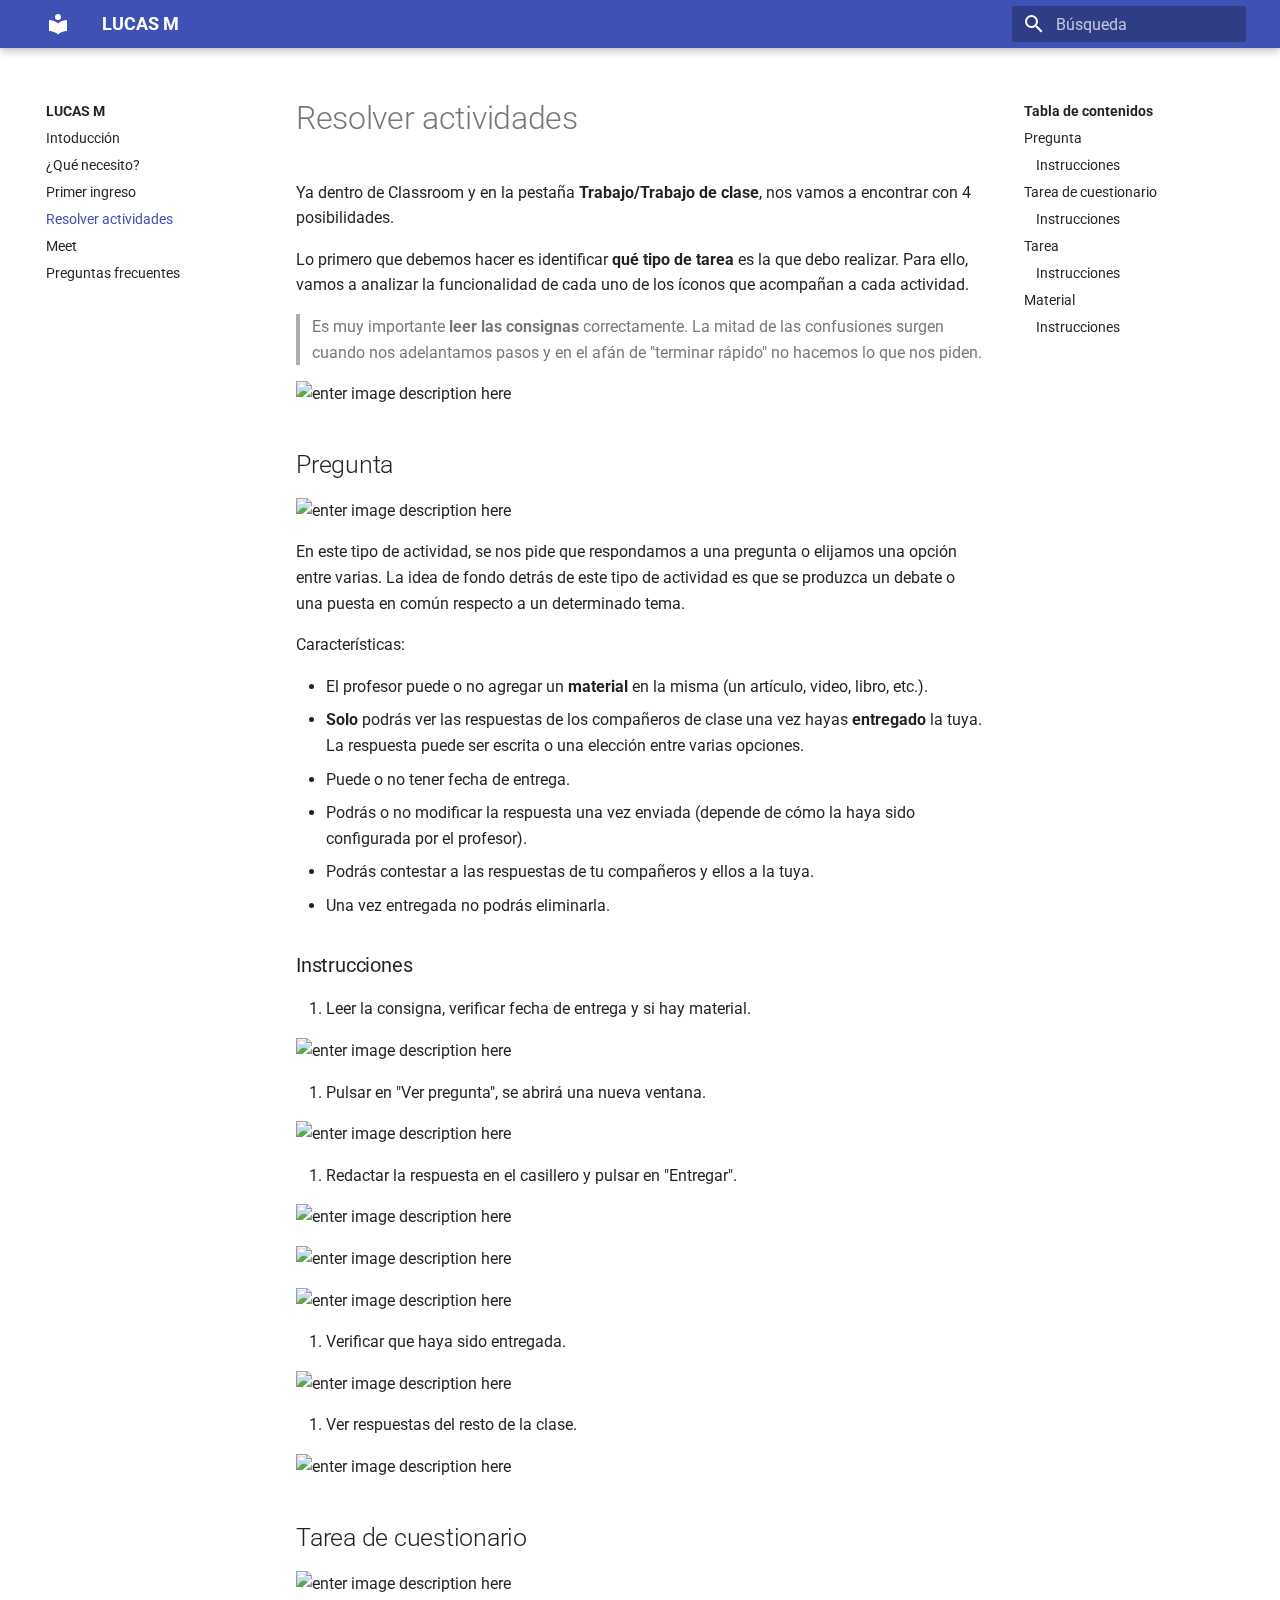
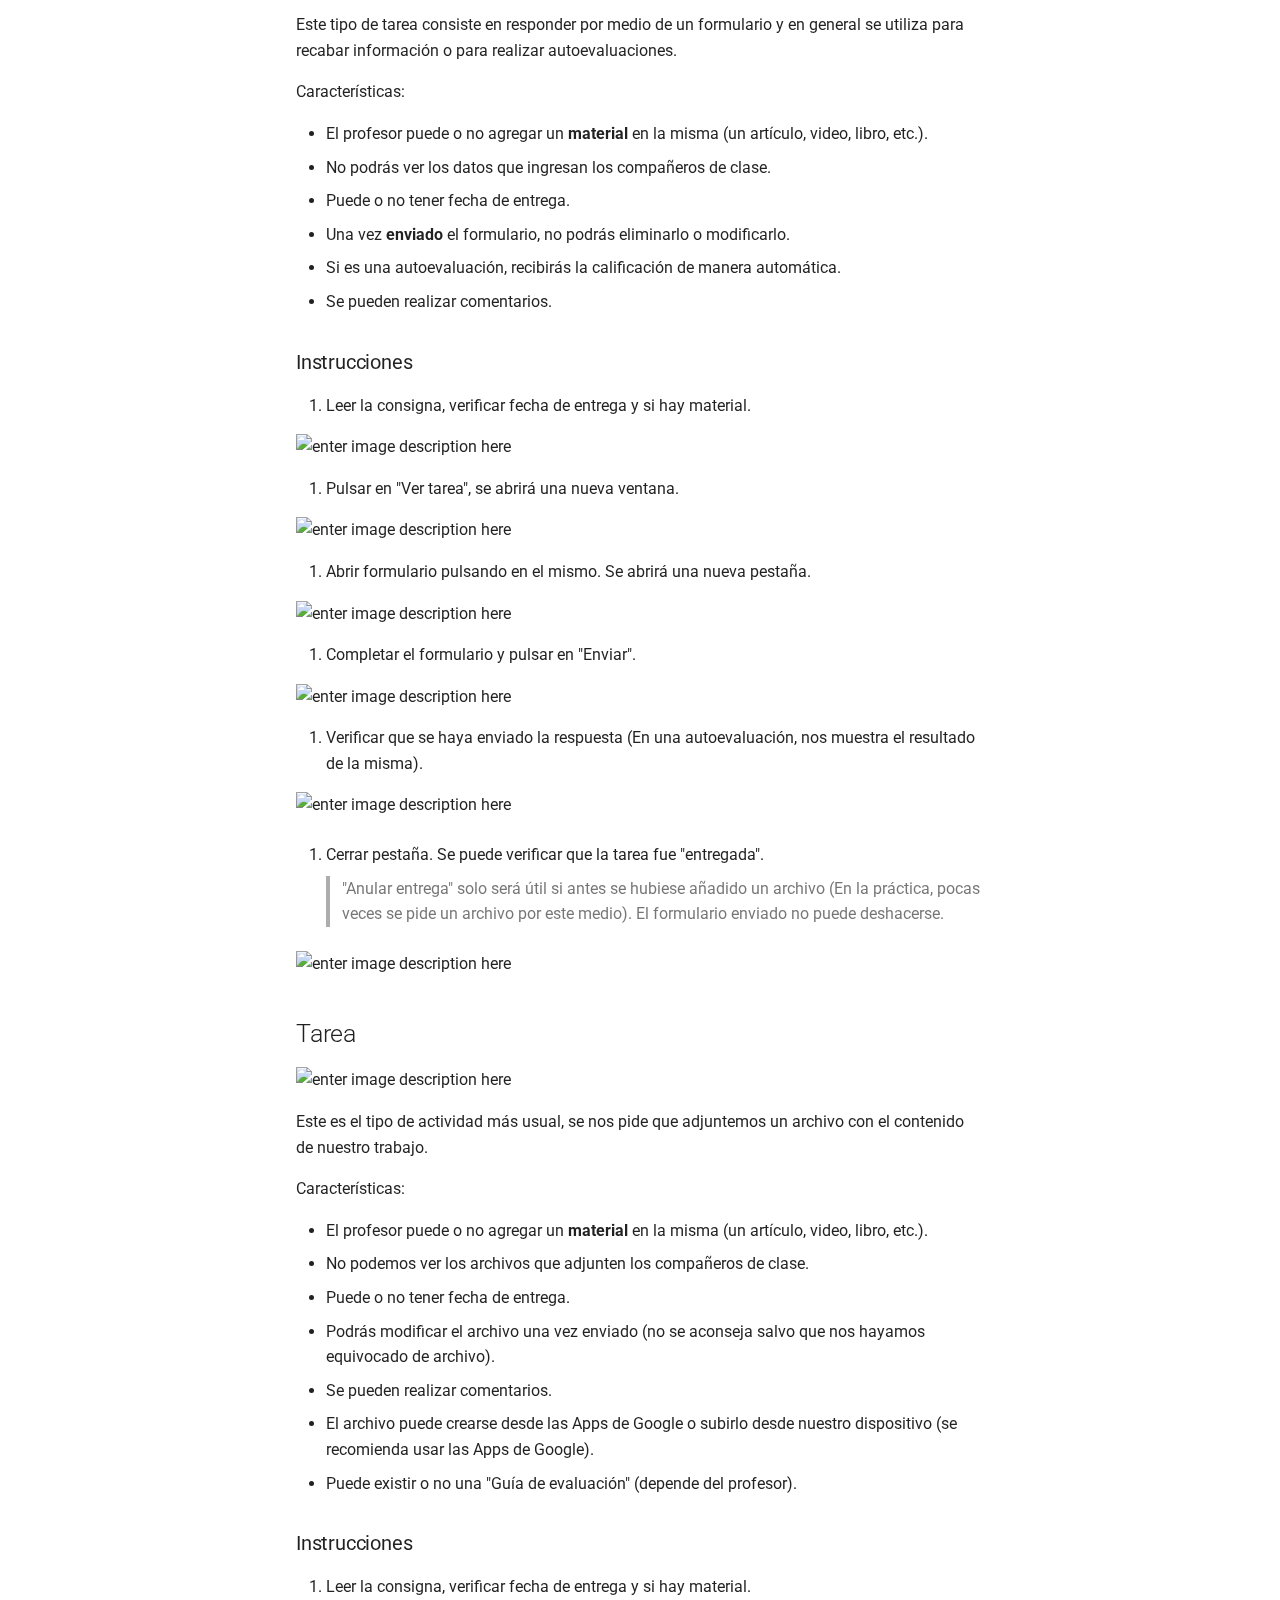
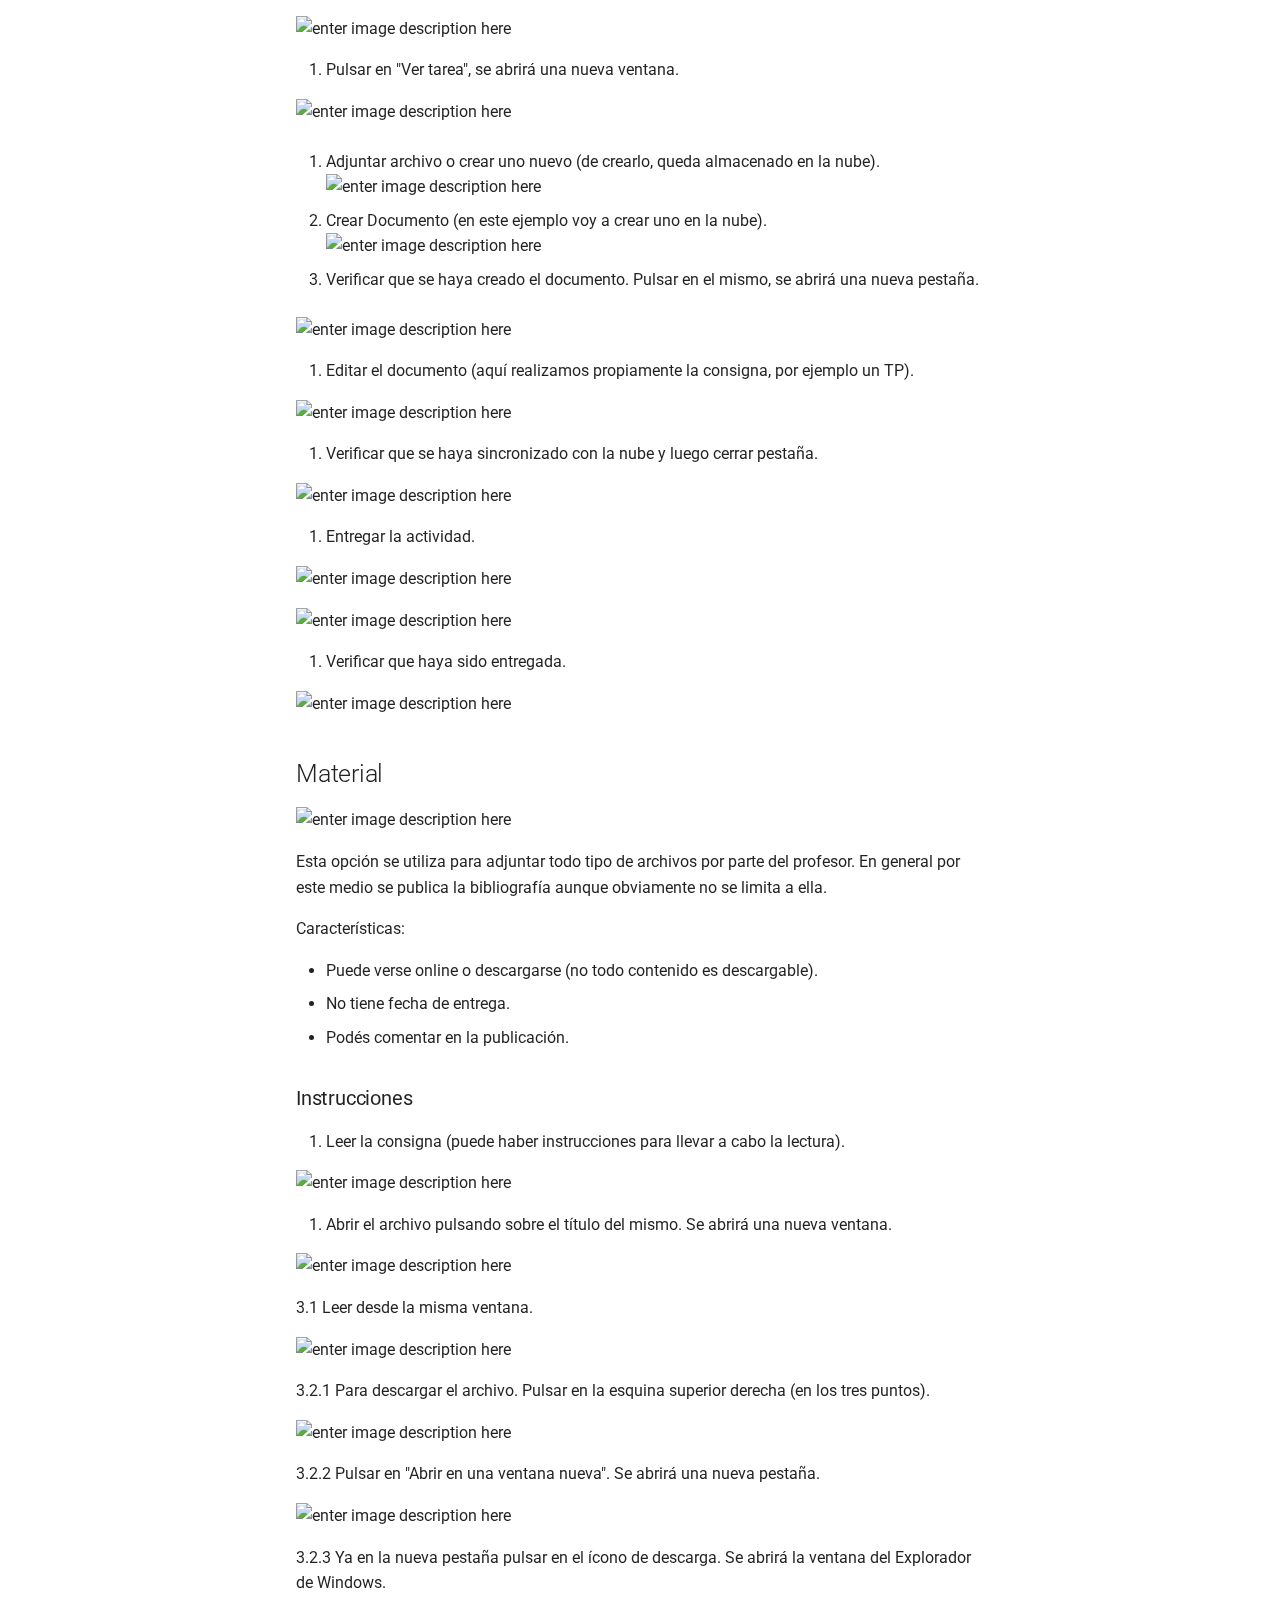
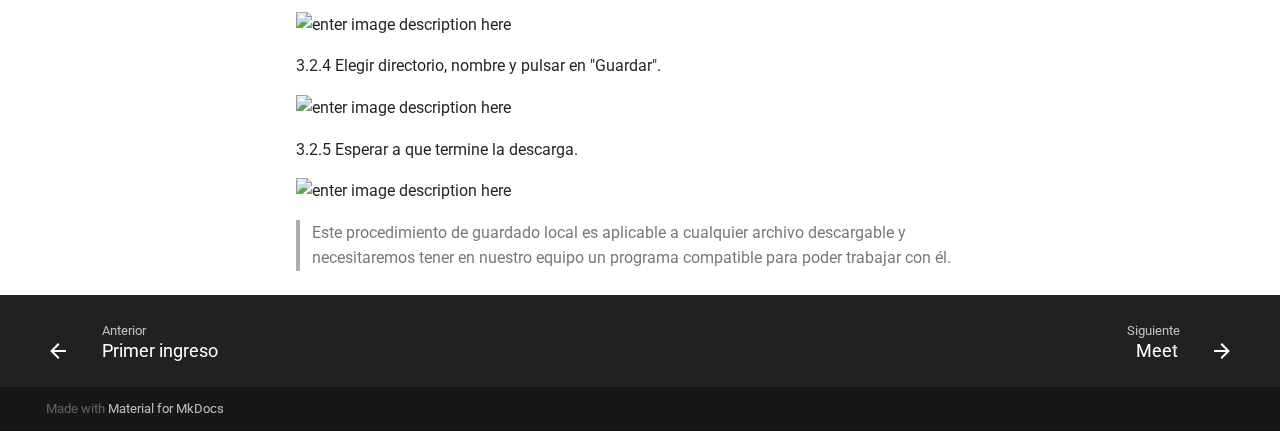
==== Actividades/index.html @ ebba8874 "1" ====
<!doctype html>
<html lang="es" class="no-js">
  <head>
    
      <meta charset="utf-8">
      <meta name="viewport" content="width=device-width,initial-scale=1">
      
      
        <meta name="author" content="Lucas Maiale">
      
      
        <link rel="canonical" href="https://lucasm.com.ar/Actividades/">
      
      <link rel="icon" href="../assets/images/favicon.png">
      <meta name="generator" content="mkdocs-1.4.2, mkdocs-material-8.5.10">
    
    
      
        <title>Resolver actividades - LUCAS M</title>
      
    
    
      <link rel="stylesheet" href="../assets/stylesheets/main.472b142f.min.css">
      
        
        <link rel="stylesheet" href="../assets/stylesheets/palette.08040f6c.min.css">
        
          
          
          <meta name="theme-color" content="#4051b5">
        
      
      

    
    
    
      
        
        
        <link rel="preconnect" href="https://fonts.gstatic.com" crossorigin>
        <link rel="stylesheet" href="https://fonts.googleapis.com/css?family=Roboto:300,300i,400,400i,700,700i%7CRoboto+Mono:400,400i,700,700i&display=fallback">
        <style>:root{--md-text-font:"Roboto";--md-code-font:"Roboto Mono"}</style>
      
    
    
    <script>__md_scope=new URL("..",location),__md_hash=e=>[...e].reduce((e,_)=>(e<<5)-e+_.charCodeAt(0),0),__md_get=(e,_=localStorage,t=__md_scope)=>JSON.parse(_.getItem(t.pathname+"."+e)),__md_set=(e,_,t=localStorage,a=__md_scope)=>{try{t.setItem(a.pathname+"."+e,JSON.stringify(_))}catch(e){}}</script>
    
      

    
    
    
  </head>
  
  
    
    
    
    
    
    <body dir="ltr" data-md-color-scheme="default" data-md-color-primary="indigo" data-md-color-accent="indigo">
  
    
    
    <input class="md-toggle" data-md-toggle="drawer" type="checkbox" id="__drawer" autocomplete="off">
    <input class="md-toggle" data-md-toggle="search" type="checkbox" id="__search" autocomplete="off">
    <label class="md-overlay" for="__drawer"></label>
    <div data-md-component="skip">
      
        
        <a href="#resolver-actividades" class="md-skip">
          Saltar a contenido
        </a>
      
    </div>
    <div data-md-component="announce">
      
    </div>
    
    
      

<header class="md-header" data-md-component="header">
  <nav class="md-header__inner md-grid" aria-label="Cabecera">
    <a href=".." title="LUCAS M" class="md-header__button md-logo" aria-label="LUCAS M" data-md-component="logo">
      
  
  <svg xmlns="http://www.w3.org/2000/svg" viewBox="0 0 24 24"><path d="M12 8a3 3 0 0 0 3-3 3 3 0 0 0-3-3 3 3 0 0 0-3 3 3 3 0 0 0 3 3m0 3.54C9.64 9.35 6.5 8 3 8v11c3.5 0 6.64 1.35 9 3.54 2.36-2.19 5.5-3.54 9-3.54V8c-3.5 0-6.64 1.35-9 3.54Z"/></svg>

    </a>
    <label class="md-header__button md-icon" for="__drawer">
      <svg xmlns="http://www.w3.org/2000/svg" viewBox="0 0 24 24"><path d="M3 6h18v2H3V6m0 5h18v2H3v-2m0 5h18v2H3v-2Z"/></svg>
    </label>
    <div class="md-header__title" data-md-component="header-title">
      <div class="md-header__ellipsis">
        <div class="md-header__topic">
          <span class="md-ellipsis">
            LUCAS M
          </span>
        </div>
        <div class="md-header__topic" data-md-component="header-topic">
          <span class="md-ellipsis">
            
              Resolver actividades
            
          </span>
        </div>
      </div>
    </div>
    
    
    
      <label class="md-header__button md-icon" for="__search">
        <svg xmlns="http://www.w3.org/2000/svg" viewBox="0 0 24 24"><path d="M9.5 3A6.5 6.5 0 0 1 16 9.5c0 1.61-.59 3.09-1.56 4.23l.27.27h.79l5 5-1.5 1.5-5-5v-.79l-.27-.27A6.516 6.516 0 0 1 9.5 16 6.5 6.5 0 0 1 3 9.5 6.5 6.5 0 0 1 9.5 3m0 2C7 5 5 7 5 9.5S7 14 9.5 14 14 12 14 9.5 12 5 9.5 5Z"/></svg>
      </label>
      <div class="md-search" data-md-component="search" role="dialog">
  <label class="md-search__overlay" for="__search"></label>
  <div class="md-search__inner" role="search">
    <form class="md-search__form" name="search">
      <input type="text" class="md-search__input" name="query" aria-label="Búsqueda" placeholder="Búsqueda" autocapitalize="off" autocorrect="off" autocomplete="off" spellcheck="false" data-md-component="search-query" required>
      <label class="md-search__icon md-icon" for="__search">
        <svg xmlns="http://www.w3.org/2000/svg" viewBox="0 0 24 24"><path d="M9.5 3A6.5 6.5 0 0 1 16 9.5c0 1.61-.59 3.09-1.56 4.23l.27.27h.79l5 5-1.5 1.5-5-5v-.79l-.27-.27A6.516 6.516 0 0 1 9.5 16 6.5 6.5 0 0 1 3 9.5 6.5 6.5 0 0 1 9.5 3m0 2C7 5 5 7 5 9.5S7 14 9.5 14 14 12 14 9.5 12 5 9.5 5Z"/></svg>
        <svg xmlns="http://www.w3.org/2000/svg" viewBox="0 0 24 24"><path d="M20 11v2H8l5.5 5.5-1.42 1.42L4.16 12l7.92-7.92L13.5 5.5 8 11h12Z"/></svg>
      </label>
      <nav class="md-search__options" aria-label="Search">
        
        <button type="reset" class="md-search__icon md-icon" title="Limpiar" aria-label="Limpiar" tabindex="-1">
          <svg xmlns="http://www.w3.org/2000/svg" viewBox="0 0 24 24"><path d="M19 6.41 17.59 5 12 10.59 6.41 5 5 6.41 10.59 12 5 17.59 6.41 19 12 13.41 17.59 19 19 17.59 13.41 12 19 6.41Z"/></svg>
        </button>
      </nav>
      
    </form>
    <div class="md-search__output">
      <div class="md-search__scrollwrap" data-md-scrollfix>
        <div class="md-search-result" data-md-component="search-result">
          <div class="md-search-result__meta">
            Inicializando búsqueda
          </div>
          <ol class="md-search-result__list"></ol>
        </div>
      </div>
    </div>
  </div>
</div>
    
    
  </nav>
  
</header>
    
    <div class="md-container" data-md-component="container">
      
      
        
          
        
      
      <main class="md-main" data-md-component="main">
        <div class="md-main__inner md-grid">
          
            
              
              <div class="md-sidebar md-sidebar--primary" data-md-component="sidebar" data-md-type="navigation" >
                <div class="md-sidebar__scrollwrap">
                  <div class="md-sidebar__inner">
                    


<nav class="md-nav md-nav--primary" aria-label="Navegación" data-md-level="0">
  <label class="md-nav__title" for="__drawer">
    <a href=".." title="LUCAS M" class="md-nav__button md-logo" aria-label="LUCAS M" data-md-component="logo">
      
  
  <svg xmlns="http://www.w3.org/2000/svg" viewBox="0 0 24 24"><path d="M12 8a3 3 0 0 0 3-3 3 3 0 0 0-3-3 3 3 0 0 0-3 3 3 3 0 0 0 3 3m0 3.54C9.64 9.35 6.5 8 3 8v11c3.5 0 6.64 1.35 9 3.54 2.36-2.19 5.5-3.54 9-3.54V8c-3.5 0-6.64 1.35-9 3.54Z"/></svg>

    </a>
    LUCAS M
  </label>
  
  <ul class="md-nav__list" data-md-scrollfix>
    
      
      
      

  
  
  
    <li class="md-nav__item">
      <a href=".." class="md-nav__link">
        Intoducción
      </a>
    </li>
  

    
      
      
      

  
  
  
    <li class="md-nav__item">
      <a href="../QueNecesito/" class="md-nav__link">
        ¿Qué necesito?
      </a>
    </li>
  

    
      
      
      

  
  
  
    <li class="md-nav__item">
      <a href="../PrimerIngreso/" class="md-nav__link">
        Primer ingreso
      </a>
    </li>
  

    
      
      
      

  
  
    
  
  
    <li class="md-nav__item md-nav__item--active">
      
      <input class="md-nav__toggle md-toggle" data-md-toggle="toc" type="checkbox" id="__toc">
      
      
        
      
      
        <label class="md-nav__link md-nav__link--active" for="__toc">
          Resolver actividades
          <span class="md-nav__icon md-icon"></span>
        </label>
      
      <a href="./" class="md-nav__link md-nav__link--active">
        Resolver actividades
      </a>
      
        

<nav class="md-nav md-nav--secondary" aria-label="Tabla de contenidos">
  
  
  
    
  
  
    <label class="md-nav__title" for="__toc">
      <span class="md-nav__icon md-icon"></span>
      Tabla de contenidos
    </label>
    <ul class="md-nav__list" data-md-component="toc" data-md-scrollfix>
      
        <li class="md-nav__item">
  <a href="#pregunta" class="md-nav__link">
    Pregunta
  </a>
  
    <nav class="md-nav" aria-label="Pregunta">
      <ul class="md-nav__list">
        
          <li class="md-nav__item">
  <a href="#instrucciones" class="md-nav__link">
    Instrucciones
  </a>
  
</li>
        
      </ul>
    </nav>
  
</li>
      
        <li class="md-nav__item">
  <a href="#tarea-de-cuestionario" class="md-nav__link">
    Tarea de cuestionario
  </a>
  
    <nav class="md-nav" aria-label="Tarea de cuestionario">
      <ul class="md-nav__list">
        
          <li class="md-nav__item">
  <a href="#instrucciones_1" class="md-nav__link">
    Instrucciones
  </a>
  
</li>
        
      </ul>
    </nav>
  
</li>
      
        <li class="md-nav__item">
  <a href="#tarea" class="md-nav__link">
    Tarea
  </a>
  
    <nav class="md-nav" aria-label="Tarea">
      <ul class="md-nav__list">
        
          <li class="md-nav__item">
  <a href="#instrucciones_2" class="md-nav__link">
    Instrucciones
  </a>
  
</li>
        
      </ul>
    </nav>
  
</li>
      
        <li class="md-nav__item">
  <a href="#material" class="md-nav__link">
    Material
  </a>
  
    <nav class="md-nav" aria-label="Material">
      <ul class="md-nav__list">
        
          <li class="md-nav__item">
  <a href="#instrucciones_3" class="md-nav__link">
    Instrucciones
  </a>
  
</li>
        
      </ul>
    </nav>
  
</li>
      
    </ul>
  
</nav>
      
    </li>
  

    
      
      
      

  
  
  
    <li class="md-nav__item">
      <a href="../Meet/" class="md-nav__link">
        Meet
      </a>
    </li>
  

    
      
      
      

  
  
  
    <li class="md-nav__item">
      <a href="../PreguntasFrecuentes/" class="md-nav__link">
        Preguntas frecuentes
      </a>
    </li>
  

    
  </ul>
</nav>
                  </div>
                </div>
              </div>
            
            
              
              <div class="md-sidebar md-sidebar--secondary" data-md-component="sidebar" data-md-type="toc" >
                <div class="md-sidebar__scrollwrap">
                  <div class="md-sidebar__inner">
                    

<nav class="md-nav md-nav--secondary" aria-label="Tabla de contenidos">
  
  
  
    
  
  
    <label class="md-nav__title" for="__toc">
      <span class="md-nav__icon md-icon"></span>
      Tabla de contenidos
    </label>
    <ul class="md-nav__list" data-md-component="toc" data-md-scrollfix>
      
        <li class="md-nav__item">
  <a href="#pregunta" class="md-nav__link">
    Pregunta
  </a>
  
    <nav class="md-nav" aria-label="Pregunta">
      <ul class="md-nav__list">
        
          <li class="md-nav__item">
  <a href="#instrucciones" class="md-nav__link">
    Instrucciones
  </a>
  
</li>
        
      </ul>
    </nav>
  
</li>
      
        <li class="md-nav__item">
  <a href="#tarea-de-cuestionario" class="md-nav__link">
    Tarea de cuestionario
  </a>
  
    <nav class="md-nav" aria-label="Tarea de cuestionario">
      <ul class="md-nav__list">
        
          <li class="md-nav__item">
  <a href="#instrucciones_1" class="md-nav__link">
    Instrucciones
  </a>
  
</li>
        
      </ul>
    </nav>
  
</li>
      
        <li class="md-nav__item">
  <a href="#tarea" class="md-nav__link">
    Tarea
  </a>
  
    <nav class="md-nav" aria-label="Tarea">
      <ul class="md-nav__list">
        
          <li class="md-nav__item">
  <a href="#instrucciones_2" class="md-nav__link">
    Instrucciones
  </a>
  
</li>
        
      </ul>
    </nav>
  
</li>
      
        <li class="md-nav__item">
  <a href="#material" class="md-nav__link">
    Material
  </a>
  
    <nav class="md-nav" aria-label="Material">
      <ul class="md-nav__list">
        
          <li class="md-nav__item">
  <a href="#instrucciones_3" class="md-nav__link">
    Instrucciones
  </a>
  
</li>
        
      </ul>
    </nav>
  
</li>
      
    </ul>
  
</nav>
                  </div>
                </div>
              </div>
            
          
          
            <div class="md-content" data-md-component="content">
              <article class="md-content__inner md-typeset">
                
                  


<h1 id="resolver-actividades">Resolver actividades</h1>
<p>Ya dentro de Classroom y en la pestaña <strong>Trabajo/Trabajo de clase</strong>, nos vamos a encontrar con 4 posibilidades.</p>
<p>Lo primero que debemos hacer es identificar <strong>qué tipo de tarea</strong> es la que debo realizar. Para ello, vamos a analizar la funcionalidad de cada uno de los íconos que acompañan a cada actividad.</p>
<blockquote>
<p>Es muy importante <strong>leer las consignas</strong> correctamente. La mitad de las confusiones surgen cuando nos adelantamos pasos y en el afán de "terminar rápido" no hacemos lo que nos piden.</p>
</blockquote>
<p><img alt="enter image description here" src="https://i.postimg.cc/4dysqQTg/screenshot-28.png" /></p>
<h2 id="pregunta">Pregunta</h2>
<p><img alt="enter image description here" src="https://i.postimg.cc/7Ywwy449/screenshot-29.png" /></p>
<p>En este tipo de actividad, se nos pide que respondamos a una pregunta o elijamos una opción entre varias. La idea de fondo detrás de este tipo de actividad es que se produzca un debate o una puesta en común respecto a un determinado tema.</p>
<p>Características:</p>
<ul>
<li>El profesor puede o no agregar un <strong>material</strong> en la misma (un artículo, video, libro, etc.).</li>
<li><strong>Solo</strong> podrás ver las respuestas de los compañeros de clase una vez hayas <strong>entregado</strong> la tuya. La respuesta puede ser escrita o una elección entre varias opciones.</li>
<li>Puede o no tener fecha de entrega.</li>
<li>Podrás o no modificar la respuesta una vez enviada (depende de cómo la haya sido configurada por el profesor).</li>
<li>Podrás contestar a las respuestas de tu compañeros y ellos a la tuya.</li>
<li>Una vez entregada no podrás eliminarla.</li>
</ul>
<h3 id="instrucciones">Instrucciones</h3>
<ol>
<li>Leer la consigna, verificar fecha de entrega y si hay material.</li>
</ol>
<p><img alt="enter image description here" src="https://i.postimg.cc/50mpYT7B/screenshot-31.png" /></p>
<ol>
<li>Pulsar en "Ver pregunta", se abrirá una nueva ventana.</li>
</ol>
<p><img alt="enter image description here" src="https://i.postimg.cc/MG3FKvT7/screenshot-32.png" /></p>
<ol>
<li>Redactar la respuesta en el casillero y pulsar en "Entregar".</li>
</ol>
<p><img alt="enter image description here" src="https://i.postimg.cc/R0FxCrMH/screenshot-34.png" /></p>
<p><img alt="enter image description here" src="https://i.postimg.cc/FKj3K6Dh/screenshot-35.png" /></p>
<p><img alt="enter image description here" src="https://i.postimg.cc/kgP55gZt/screenshot-37.png" /></p>
<ol>
<li>Verificar que haya sido entregada.</li>
</ol>
<p><img alt="enter image description here" src="https://i.postimg.cc/MptXr8PM/screenshot-39.png" /></p>
<ol>
<li>Ver respuestas del resto de la clase.</li>
</ol>
<p><img alt="enter image description here" src="https://i.postimg.cc/NM8zcbWn/screenshot-40.png" /></p>
<h2 id="tarea-de-cuestionario">Tarea de cuestionario</h2>
<p><img alt="enter image description here" src="https://i.postimg.cc/bNVJjjcK/screenshot-41.png" /></p>
<p>Este tipo de tarea consiste en responder por medio de un formulario y en general se utiliza para recabar información o para realizar autoevaluaciones.</p>
<p>Características:</p>
<ul>
<li>El profesor puede o no agregar un <strong>material</strong> en la misma (un artículo, video, libro, etc.).</li>
<li>No podrás ver los datos que ingresan los compañeros de clase.</li>
<li>Puede o no tener fecha de entrega.</li>
<li>Una vez <strong>enviado</strong> el formulario, no podrás eliminarlo o modificarlo.</li>
<li>Si es una autoevaluación, recibirás la calificación de manera automática.</li>
<li>Se pueden realizar comentarios.</li>
</ul>
<h3 id="instrucciones_1">Instrucciones</h3>
<ol>
<li>Leer la consigna, verificar fecha de entrega y si hay material.</li>
</ol>
<p><img alt="enter image description here" src="https://i.postimg.cc/Vvxs6pXz/screenshot-42.png" /></p>
<ol>
<li>Pulsar en "Ver tarea", se abrirá una nueva ventana.</li>
</ol>
<p><img alt="enter image description here" src="https://i.postimg.cc/6QPpg8T7/screenshot-43.png" /></p>
<ol>
<li>Abrir formulario pulsando en el mismo. Se abrirá una nueva pestaña.</li>
</ol>
<p><img alt="enter image description here" src="https://i.postimg.cc/W3RP0gh7/screenshot-44.png" /></p>
<ol>
<li>Completar el formulario y pulsar en "Enviar".</li>
</ol>
<p><img alt="enter image description here" src="https://i.postimg.cc/T1FjPdkh/screenshot-46.png" /></p>
<ol>
<li>Verificar que se haya enviado la respuesta (En una autoevaluación, nos muestra el resultado de la misma).</li>
</ol>
<p><img alt="enter image description here" src="https://i.postimg.cc/yxLYHjTT/screenshot-48.png" /></p>
<ol>
<li>
<p>Cerrar pestaña. Se puede verificar que la tarea fue "entregada".</p>
<blockquote>
<p>"Anular entrega" solo será útil si antes se hubiese añadido un archivo (En la práctica, pocas veces se pide un archivo por este medio). El formulario enviado no puede deshacerse.</p>
</blockquote>
</li>
</ol>
<p><img alt="enter image description here" src="https://i.postimg.cc/s2mLKLfK/screenshot-49.png" /></p>
<h2 id="tarea">Tarea</h2>
<p><img alt="enter image description here" src="https://i.postimg.cc/8zMd1fq6/screenshot-50.png" /></p>
<p>Este es el tipo de actividad más usual, se nos pide que adjuntemos un archivo con el contenido de nuestro trabajo.</p>
<p>Características:</p>
<ul>
<li>El profesor puede o no agregar un <strong>material</strong> en la misma (un artículo, video, libro, etc.).</li>
<li>No podemos ver los archivos que adjunten los compañeros de clase.</li>
<li>Puede o no tener fecha de entrega.</li>
<li>Podrás modificar el archivo una vez enviado (no se aconseja salvo que nos hayamos equivocado de archivo).</li>
<li>Se pueden realizar comentarios.</li>
<li>El archivo puede crearse desde las Apps de Google o subirlo desde nuestro dispositivo (se recomienda usar las Apps de Google).</li>
<li>Puede existir o no una "Guía de evaluación" (depende del profesor).</li>
</ul>
<h3 id="instrucciones_2">Instrucciones</h3>
<ol>
<li>Leer la consigna, verificar fecha de entrega y si hay material.</li>
</ol>
<p><img alt="enter image description here" src="https://i.postimg.cc/RFhhPjmT/screenshot-51.png" /></p>
<ol>
<li>Pulsar en "Ver tarea", se abrirá una nueva ventana.</li>
</ol>
<p><img alt="enter image description here" src="https://i.postimg.cc/QMymnZ58/screenshot-52.png" /></p>
<ol>
<li>
<p>Adjuntar archivo o crear uno nuevo (de crearlo, queda almacenado en la nube). <img alt="enter image description here" src="https://i.postimg.cc/R0Kh2cJW/screenshot-53.png" /></p>
</li>
<li>
<p>Crear Documento (en este ejemplo voy a crear uno en la nube). <img alt="enter image description here" src="https://i.postimg.cc/T27d7kNk/screenshot-54.png" /></p>
</li>
<li>
<p>Verificar que se haya creado el documento. Pulsar en el mismo, se abrirá una nueva pestaña.</p>
</li>
</ol>
<p><img alt="enter image description here" src="https://i.postimg.cc/9fWsj2ry/screenshot-55.png" /></p>
<ol>
<li>Editar el documento (aquí realizamos propiamente la consigna, por ejemplo un TP).</li>
</ol>
<p><img alt="enter image description here" src="https://i.postimg.cc/mg0NQyGk/screenshot-56.png" /></p>
<ol>
<li>Verificar que se haya sincronizado con la nube y luego cerrar pestaña.</li>
</ol>
<p><img alt="enter image description here" src="https://i.postimg.cc/gJGhDMtz/screenshot-57.png" /></p>
<ol>
<li>Entregar la actividad.</li>
</ol>
<p><img alt="enter image description here" src="https://i.postimg.cc/mDdPSTFj/screenshot-58.png" /></p>
<p><img alt="enter image description here" src="https://i.postimg.cc/vHx4WF87/screenshot-59.png" /></p>
<ol>
<li>Verificar que haya sido entregada.</li>
</ol>
<p><img alt="enter image description here" src="https://i.postimg.cc/5tbjdXBp/screenshot-60.png" /></p>
<h2 id="material">Material</h2>
<p><img alt="enter image description here" src="https://i.postimg.cc/rpVyZvTP/screenshot-61.png" /></p>
<p>Esta opción se utiliza para adjuntar todo tipo de archivos por parte del profesor. En general por este medio se publica la bibliografía aunque obviamente no se limita a ella.</p>
<p>Características:</p>
<ul>
<li>Puede verse online o descargarse (no todo contenido es descargable).</li>
<li>No tiene fecha de entrega.</li>
<li>Podés comentar en la publicación.</li>
</ul>
<h3 id="instrucciones_3">Instrucciones</h3>
<ol>
<li>Leer la consigna (puede haber instrucciones para llevar a cabo la lectura).</li>
</ol>
<p><img alt="enter image description here" src="https://i.postimg.cc/TwZZFHFb/screenshot-62.png" /></p>
<ol>
<li>Abrir el archivo pulsando sobre el título del mismo. Se abrirá una nueva ventana.</li>
</ol>
<p><img alt="enter image description here" src="https://i.postimg.cc/HLrvm9Q9/screenshot-63.png" /></p>
<p>3.1 Leer desde la misma ventana.</p>
<p><img alt="enter image description here" src="https://i.postimg.cc/15yWXQGt/screenshot-64.png" /></p>
<p>3.2.1 Para descargar el archivo. Pulsar en la esquina superior derecha (en los tres puntos).</p>
<p><img alt="enter image description here" src="https://i.postimg.cc/xTbdXwnw/screenshot-65.png" /></p>
<p>3.2.2 Pulsar en "Abrir en una ventana nueva". Se abrirá una nueva pestaña.</p>
<p><img alt="enter image description here" src="https://i.postimg.cc/fbbyRJLK/screenshot-66.png" /></p>
<p>3.2.3 Ya en la nueva pestaña pulsar en el ícono de descarga. Se abrirá la ventana del Explorador de Windows.</p>
<p><img alt="enter image description here" src="https://i.postimg.cc/9XY6J11D/screenshot-69.png" /></p>
<p>3.2.4 Elegir directorio, nombre y pulsar en "Guardar".</p>
<p><img alt="enter image description here" src="https://i.postimg.cc/YCrYQ204/screenshot-70.png" /></p>
<p>3.2.5 Esperar a que termine la descarga.</p>
<p><img alt="enter image description here" src="https://i.postimg.cc/MHZqdLQY/screenshot-71.png" /></p>
<blockquote>
<p>Este procedimiento de guardado local es aplicable a cualquier archivo descargable y necesitaremos tener en nuestro equipo un programa compatible para poder trabajar con él.</p>
</blockquote>





                
              </article>
            </div>
          
          
        </div>
        
      </main>
      
        <footer class="md-footer">
  
    
    <nav class="md-footer__inner md-grid" aria-label="Pie" >
      
        
        <a href="../PrimerIngreso/" class="md-footer__link md-footer__link--prev" aria-label="Anterior: Primer ingreso" rel="prev">
          <div class="md-footer__button md-icon">
            <svg xmlns="http://www.w3.org/2000/svg" viewBox="0 0 24 24"><path d="M20 11v2H8l5.5 5.5-1.42 1.42L4.16 12l7.92-7.92L13.5 5.5 8 11h12Z"/></svg>
          </div>
          <div class="md-footer__title">
            <div class="md-ellipsis">
              <span class="md-footer__direction">
                Anterior
              </span>
              Primer ingreso
            </div>
          </div>
        </a>
      
      
        
        <a href="../Meet/" class="md-footer__link md-footer__link--next" aria-label="Siguiente: Meet" rel="next">
          <div class="md-footer__title">
            <div class="md-ellipsis">
              <span class="md-footer__direction">
                Siguiente
              </span>
              Meet
            </div>
          </div>
          <div class="md-footer__button md-icon">
            <svg xmlns="http://www.w3.org/2000/svg" viewBox="0 0 24 24"><path d="M4 11v2h12l-5.5 5.5 1.42 1.42L19.84 12l-7.92-7.92L10.5 5.5 16 11H4Z"/></svg>
          </div>
        </a>
      
    </nav>
  
  <div class="md-footer-meta md-typeset">
    <div class="md-footer-meta__inner md-grid">
      <div class="md-copyright">
  
  
    Made with
    <a href="https://squidfunk.github.io/mkdocs-material/" target="_blank" rel="noopener">
      Material for MkDocs
    </a>
  
</div>
      
    </div>
  </div>
</footer>
      
    </div>
    <div class="md-dialog" data-md-component="dialog">
      <div class="md-dialog__inner md-typeset"></div>
    </div>
    
    <script id="__config" type="application/json">{"base": "..", "features": [], "search": "../assets/javascripts/workers/search.16e2a7d4.min.js", "translations": {"clipboard.copied": "Copiado al portapapeles", "clipboard.copy": "Copiar al portapapeles", "search.config.lang": "es", "search.config.pipeline": "trimmer, stopWordFilter", "search.config.separator": "[\\s\\-]+", "search.placeholder": "B\u00fasqueda", "search.result.more.one": "1 m\u00e1s en esta p\u00e1gina", "search.result.more.other": "# m\u00e1s en esta p\u00e1gina", "search.result.none": "No se encontraron documentos", "search.result.one": "1 documento encontrado", "search.result.other": "# documentos encontrados", "search.result.placeholder": "Teclee para comenzar b\u00fasqueda", "search.result.term.missing": "Falta", "select.version.title": "Seleccionar versi\u00f3n"}}</script>
    
    
      <script src="../assets/javascripts/bundle.d6c3db9e.min.js"></script>
      
    
  </body>
</html>
---- assets/stylesheets/main.472b142f.min.css ----
@charset "UTF-8";html{-webkit-text-size-adjust:none;-moz-text-size-adjust:none;-ms-text-size-adjust:none;text-size-adjust:none;box-sizing:border-box}*,:after,:before{box-sizing:inherit}@media (prefers-reduced-motion){*,:after,:before{transition:none!important}}body{margin:0}a,button,input,label{-webkit-tap-highlight-color:transparent}a{color:inherit;text-decoration:none}hr{border:0;box-sizing:initial;display:block;height:.05rem;overflow:visible;padding:0}small{font-size:80%}sub,sup{line-height:1em}img{border-style:none}table{border-collapse:initial;border-spacing:0}td,th{font-weight:400;vertical-align:top}button{background:transparent;border:0;font-family:inherit;font-size:inherit;margin:0;padding:0}input{border:0;outline:none}:root{--md-primary-fg-color:#4051b5;--md-primary-fg-color--light:#5d6cc0;--md-primary-fg-color--dark:#303fa1;--md-primary-bg-color:#fff;--md-primary-bg-color--light:hsla(0,0%,100%,.7);--md-accent-fg-color:#526cfe;--md-accent-fg-color--transparent:rgba(82,108,254,.1);--md-accent-bg-color:#fff;--md-accent-bg-color--light:hsla(0,0%,100%,.7)}:root,[data-md-color-scheme=default]{--md-default-fg-color:rgba(0,0,0,.87);--md-default-fg-color--light:rgba(0,0,0,.54);--md-default-fg-color--lighter:rgba(0,0,0,.32);--md-default-fg-color--lightest:rgba(0,0,0,.07);--md-default-bg-color:#fff;--md-default-bg-color--light:hsla(0,0%,100%,.7);--md-default-bg-color--lighter:hsla(0,0%,100%,.3);--md-default-bg-color--lightest:hsla(0,0%,100%,.12);--md-code-fg-color:#36464e;--md-code-bg-color:#f5f5f5;--md-code-hl-color:rgba(255,255,0,.5);--md-code-hl-number-color:#d52a2a;--md-code-hl-special-color:#db1457;--md-code-hl-function-color:#a846b9;--md-code-hl-constant-color:#6e59d9;--md-code-hl-keyword-color:#3f6ec6;--md-code-hl-string-color:#1c7d4d;--md-code-hl-name-color:var(--md-code-fg-color);--md-code-hl-operator-color:var(--md-default-fg-color--light);--md-code-hl-punctuation-color:var(--md-default-fg-color--light);--md-code-hl-comment-color:var(--md-default-fg-color--light);--md-code-hl-generic-color:var(--md-default-fg-color--light);--md-code-hl-variable-color:var(--md-default-fg-color--light);--md-typeset-color:var(--md-default-fg-color);--md-typeset-a-color:var(--md-primary-fg-color);--md-typeset-mark-color:rgba(255,255,0,.5);--md-typeset-del-color:rgba(245,80,61,.15);--md-typeset-ins-color:rgba(11,213,112,.15);--md-typeset-kbd-color:#fafafa;--md-typeset-kbd-accent-color:#fff;--md-typeset-kbd-border-color:#b8b8b8;--md-typeset-table-color:rgba(0,0,0,.12);--md-admonition-fg-color:var(--md-default-fg-color);--md-admonition-bg-color:var(--md-default-bg-color);--md-footer-fg-color:#fff;--md-footer-fg-color--light:hsla(0,0%,100%,.7);--md-footer-fg-color--lighter:hsla(0,0%,100%,.3);--md-footer-bg-color:rgba(0,0,0,.87);--md-footer-bg-color--dark:rgba(0,0,0,.32);--md-shadow-z1:0 0.2rem 0.5rem rgba(0,0,0,.05),0 0 0.05rem rgba(0,0,0,.1);--md-shadow-z2:0 0.2rem 0.5rem rgba(0,0,0,.1),0 0 0.05rem rgba(0,0,0,.25);--md-shadow-z3:0 0.2rem 0.5rem rgba(0,0,0,.2),0 0 0.05rem rgba(0,0,0,.35)}.md-icon svg{fill:currentcolor;display:block;height:1.2rem;width:1.2rem}body{-webkit-font-smoothing:antialiased;-moz-osx-font-smoothing:grayscale;--md-text-font-family:var(--md-text-font,_),-apple-system,BlinkMacSystemFont,Helvetica,Arial,sans-serif;--md-code-font-family:var(--md-code-font,_),SFMono-Regular,Consolas,Menlo,monospace}body,input{font-feature-settings:"kern","liga";font-family:var(--md-text-font-family)}body,code,input,kbd,pre{color:var(--md-typeset-color)}code,kbd,pre{font-feature-settings:"kern";font-family:var(--md-code-font-family)}:root{--md-typeset-table-sort-icon:url('data:image/svg+xml;charset=utf-8,<svg xmlns="http://www.w3.org/2000/svg" viewBox="0 0 24 24"><path d="m18 21-4-4h3V7h-3l4-4 4 4h-3v10h3M2 19v-2h10v2M2 13v-2h7v2M2 7V5h4v2H2Z"/></svg>');--md-typeset-table-sort-icon--asc:url('data:image/svg+xml;charset=utf-8,<svg xmlns="http://www.w3.org/2000/svg" viewBox="0 0 24 24"><path d="M19 17h3l-4 4-4-4h3V3h2M2 17h10v2H2M6 5v2H2V5m0 6h7v2H2v-2Z"/></svg>');--md-typeset-table-sort-icon--desc:url('data:image/svg+xml;charset=utf-8,<svg xmlns="http://www.w3.org/2000/svg" viewBox="0 0 24 24"><path d="M19 7h3l-4-4-4 4h3v14h2M2 17h10v2H2M6 5v2H2V5m0 6h7v2H2v-2Z"/></svg>')}.md-typeset{-webkit-print-color-adjust:exact;color-adjust:exact;font-size:.8rem;line-height:1.6}@media print{.md-typeset{font-size:.68rem}}.md-typeset blockquote,.md-typeset dl,.md-typeset figure,.md-typeset ol,.md-typeset pre,.md-typeset ul{margin-bottom:1em;margin-top:1em}.md-typeset h1{color:var(--md-default-fg-color--light);font-size:2em;line-height:1.3;margin:0 0 1.25em}.md-typeset h1,.md-typeset h2{font-weight:300;letter-spacing:-.01em}.md-typeset h2{font-size:1.5625em;line-height:1.4;margin:1.6em 0 .64em}.md-typeset h3{font-size:1.25em;font-weight:400;letter-spacing:-.01em;line-height:1.5;margin:1.6em 0 .8em}.md-typeset h2+h3{margin-top:.8em}.md-typeset h4{font-weight:700;letter-spacing:-.01em;margin:1em 0}.md-typeset h5,.md-typeset h6{color:var(--md-default-fg-color--light);font-size:.8em;font-weight:700;letter-spacing:-.01em;margin:1.25em 0}.md-typeset h5{text-transform:uppercase}.md-typeset hr{border-bottom:.05rem solid var(--md-default-fg-color--lightest);display:flow-root;margin:1.5em 0}.md-typeset a{color:var(--md-typeset-a-color);word-break:break-word}.md-typeset a,.md-typeset a:before{transition:color 125ms}.md-typeset a:focus,.md-typeset a:hover{color:var(--md-accent-fg-color)}.md-typeset a:focus code,.md-typeset a:hover code{background-color:var(--md-accent-fg-color--transparent)}.md-typeset a code{color:currentcolor;transition:background-color 125ms}.md-typeset a.focus-visible{outline-color:var(--md-accent-fg-color);outline-offset:.2rem}.md-typeset code,.md-typeset kbd,.md-typeset pre{color:var(--md-code-fg-color);direction:ltr;font-variant-ligatures:none}@media print{.md-typeset code,.md-typeset kbd,.md-typeset pre{white-space:pre-wrap}}.md-typeset code{background-color:var(--md-code-bg-color);border-radius:.1rem;-webkit-box-decoration-break:clone;box-decoration-break:clone;font-size:.85em;padding:0 .2941176471em;word-break:break-word}.md-typeset code:not(.focus-visible){-webkit-tap-highlight-color:transparent;outline:none}.md-typeset pre{display:flow-root;line-height:1.4;position:relative}.md-typeset pre>code{-webkit-box-decoration-break:slice;box-decoration-break:slice;box-shadow:none;display:block;margin:0;outline-color:var(--md-accent-fg-color);overflow:auto;padding:.7720588235em 1.1764705882em;scrollbar-color:var(--md-default-fg-color--lighter) transparent;scrollbar-width:thin;touch-action:auto;word-break:normal}.md-typeset pre>code:hover{scrollbar-color:var(--md-accent-fg-color) transparent}.md-typeset pre>code::-webkit-scrollbar{height:.2rem;width:.2rem}.md-typeset pre>code::-webkit-scrollbar-thumb{background-color:var(--md-default-fg-color--lighter)}.md-typeset pre>code::-webkit-scrollbar-thumb:hover{background-color:var(--md-accent-fg-color)}.md-typeset kbd{background-color:var(--md-typeset-kbd-color);border-radius:.1rem;box-shadow:0 .1rem 0 .05rem var(--md-typeset-kbd-border-color),0 .1rem 0 var(--md-typeset-kbd-border-color),0 -.1rem .2rem var(--md-typeset-kbd-accent-color) inset;color:var(--md-default-fg-color);display:inline-block;font-size:.75em;padding:0 .6666666667em;vertical-align:text-top;word-break:break-word}.md-typeset mark{background-color:var(--md-typeset-mark-color);-webkit-box-decoration-break:clone;box-decoration-break:clone;color:inherit;word-break:break-word}.md-typeset abbr{border-bottom:.05rem dotted var(--md-default-fg-color--light);cursor:help;text-decoration:none}@media (hover:none){.md-typeset abbr{position:relative}.md-typeset abbr[title]:-webkit-any(:focus,:hover):after{background-color:var(--md-default-fg-color);border-radius:.1rem;box-shadow:var(--md-shadow-z3);color:var(--md-default-bg-color);content:attr(title);display:inline-block;font-size:.7rem;margin-top:2em;max-width:80%;min-width:-webkit-max-content;min-width:max-content;padding:.2rem .3rem;position:absolute;width:auto}.md-typeset abbr[title]:-moz-any(:focus,:hover):after{background-color:var(--md-default-fg-color);border-radius:.1rem;box-shadow:var(--md-shadow-z3);color:var(--md-default-bg-color);content:attr(title);display:inline-block;font-size:.7rem;margin-top:2em;max-width:80%;min-width:-moz-max-content;min-width:max-content;padding:.2rem .3rem;position:absolute;width:auto}[dir=ltr] .md-typeset abbr[title]:-webkit-any(:focus,:hover):after{left:0}[dir=ltr] .md-typeset abbr[title]:-moz-any(:focus,:hover):after{left:0}[dir=ltr] .md-typeset abbr[title]:is(:focus,:hover):after{left:0}[dir=rtl] .md-typeset abbr[title]:-webkit-any(:focus,:hover):after{right:0}[dir=rtl] .md-typeset abbr[title]:-moz-any(:focus,:hover):after{right:0}[dir=rtl] .md-typeset abbr[title]:is(:focus,:hover):after{right:0}.md-typeset abbr[title]:is(:focus,:hover):after{background-color:var(--md-default-fg-color);border-radius:.1rem;box-shadow:var(--md-shadow-z3);color:var(--md-default-bg-color);content:attr(title);display:inline-block;font-size:.7rem;margin-top:2em;max-width:80%;min-width:-webkit-max-content;min-width:-moz-max-content;min-width:max-content;padding:.2rem .3rem;position:absolute;width:auto}}.md-typeset small{opacity:.75}[dir=ltr] .md-typeset sub,[dir=ltr] .md-typeset sup{margin-left:.078125em}[dir=rtl] .md-typeset sub,[dir=rtl] .md-typeset sup{margin-right:.078125em}[dir=ltr] .md-typeset blockquote{padding-left:.6rem}[dir=rtl] .md-typeset blockquote{padding-right:.6rem}[dir=ltr] .md-typeset blockquote{border-left:.2rem solid var(--md-default-fg-color--lighter)}[dir=rtl] .md-typeset blockquote{border-right:.2rem solid var(--md-default-fg-color--lighter)}.md-typeset blockquote{color:var(--md-default-fg-color--light);margin-left:0;margin-right:0}.md-typeset ul{list-style-type:disc}[dir=ltr] .md-typeset ol,[dir=ltr] .md-typeset ul{margin-left:.625em}[dir=rtl] .md-typeset ol,[dir=rtl] .md-typeset ul{margin-right:.625em}.md-typeset ol,.md-typeset ul{padding:0}.md-typeset ol:not([hidden]),.md-typeset ul:not([hidden]){display:flow-root}.md-typeset ol ol,.md-typeset ul ol{list-style-type:lower-alpha}.md-typeset ol ol ol,.md-typeset ul ol ol{list-style-type:lower-roman}[dir=ltr] .md-typeset ol li,[dir=ltr] .md-typeset ul li{margin-left:1.25em}[dir=rtl] .md-typeset ol li,[dir=rtl] .md-typeset ul li{margin-right:1.25em}.md-typeset ol li,.md-typeset ul li{margin-bottom:.5em}.md-typeset ol li blockquote,.md-typeset ol li p,.md-typeset ul li blockquote,.md-typeset ul li p{margin:.5em 0}.md-typeset ol li:last-child,.md-typeset ul li:last-child{margin-bottom:0}.md-typeset ol li :-webkit-any(ul,ol),.md-typeset ul li :-webkit-any(ul,ol){margin-bottom:.5em;margin-top:.5em}.md-typeset ol li :-moz-any(ul,ol),.md-typeset ul li :-moz-any(ul,ol){margin-bottom:.5em;margin-top:.5em}[dir=ltr] .md-typeset ol li :-webkit-any(ul,ol),[dir=ltr] .md-typeset ul li :-webkit-any(ul,ol){margin-left:.625em}[dir=ltr] .md-typeset ol li :-moz-any(ul,ol),[dir=ltr] .md-typeset ul li :-moz-any(ul,ol){margin-left:.625em}[dir=ltr] .md-typeset ol li :is(ul,ol),[dir=ltr] .md-typeset ul li :is(ul,ol){margin-left:.625em}[dir=rtl] .md-typeset ol li :-webkit-any(ul,ol),[dir=rtl] .md-typeset ul li :-webkit-any(ul,ol){margin-right:.625em}[dir=rtl] .md-typeset ol li :-moz-any(ul,ol),[dir=rtl] .md-typeset ul li :-moz-any(ul,ol){margin-right:.625em}[dir=rtl] .md-typeset ol li :is(ul,ol),[dir=rtl] .md-typeset ul li :is(ul,ol){margin-right:.625em}.md-typeset ol li :is(ul,ol),.md-typeset ul li :is(ul,ol){margin-bottom:.5em;margin-top:.5em}[dir=ltr] .md-typeset dd{margin-left:1.875em}[dir=rtl] .md-typeset dd{margin-right:1.875em}.md-typeset dd{margin-bottom:1.5em;margin-top:1em}.md-typeset img,.md-typeset svg,.md-typeset video{height:auto;max-width:100%}.md-typeset img[align=left]{margin:1em 1em 1em 0}.md-typeset img[align=right]{margin:1em 0 1em 1em}.md-typeset img[align]:only-child{margin-top:0}.md-typeset img[src$="#gh-dark-mode-only"],.md-typeset img[src$="#only-dark"]{display:none}.md-typeset figure{display:flow-root;margin:1em auto;max-width:100%;text-align:center;width:-webkit-fit-content;width:-moz-fit-content;width:fit-content}.md-typeset figure img{display:block}.md-typeset figcaption{font-style:italic;margin:1em auto;max-width:24rem}.md-typeset iframe{max-width:100%}.md-typeset table:not([class]){background-color:var(--md-default-bg-color);border:.05rem solid var(--md-typeset-table-color);border-radius:.1rem;display:inline-block;font-size:.64rem;max-width:100%;overflow:auto;touch-action:auto}@media print{.md-typeset table:not([class]){display:table}}.md-typeset table:not([class])+*{margin-top:1.5em}.md-typeset table:not([class]) :-webkit-any(th,td)>:first-child{margin-top:0}.md-typeset table:not([class]) :-moz-any(th,td)>:first-child{margin-top:0}.md-typeset table:not([class]) :is(th,td)>:first-child{margin-top:0}.md-typeset table:not([class]) :-webkit-any(th,td)>:last-child{margin-bottom:0}.md-typeset table:not([class]) :-moz-any(th,td)>:last-child{margin-bottom:0}.md-typeset table:not([class]) :is(th,td)>:last-child{margin-bottom:0}.md-typeset table:not([class]) :-webkit-any(th,td):not([align]){text-align:left}.md-typeset table:not([class]) :-moz-any(th,td):not([align]){text-align:left}.md-typeset table:not([class]) :is(th,td):not([align]){text-align:left}[dir=rtl] .md-typeset table:not([class]) :-webkit-any(th,td):not([align]){text-align:right}[dir=rtl] .md-typeset table:not([class]) :-moz-any(th,td):not([align]){text-align:right}[dir=rtl] .md-typeset table:not([class]) :is(th,td):not([align]){text-align:right}.md-typeset table:not([class]) th{font-weight:700;min-width:5rem;padding:.9375em 1.25em;vertical-align:top}.md-typeset table:not([class]) td{border-top:.05rem solid var(--md-typeset-table-color);padding:.9375em 1.25em;vertical-align:top}.md-typeset table:not([class]) tbody tr{transition:background-color 125ms}.md-typeset table:not([class]) tbody tr:hover{background-color:rgba(0,0,0,.035);box-shadow:0 .05rem 0 var(--md-default-bg-color) inset}.md-typeset table:not([class]) a{word-break:normal}.md-typeset table th[role=columnheader]{cursor:pointer}[dir=ltr] .md-typeset table th[role=columnheader]:after{margin-left:.5em}[dir=rtl] .md-typeset table th[role=columnheader]:after{margin-right:.5em}.md-typeset table th[role=columnheader]:after{content:"";display:inline-block;height:1.2em;-webkit-mask-image:var(--md-typeset-table-sort-icon);mask-image:var(--md-typeset-table-sort-icon);-webkit-mask-repeat:no-repeat;mask-repeat:no-repeat;-webkit-mask-size:contain;mask-size:contain;transition:background-color 125ms;vertical-align:text-bottom;width:1.2em}.md-typeset table th[role=columnheader]:hover:after{background-color:var(--md-default-fg-color--lighter)}.md-typeset table th[role=columnheader][aria-sort=ascending]:after{background-color:var(--md-default-fg-color--light);-webkit-mask-image:var(--md-typeset-table-sort-icon--asc);mask-image:var(--md-typeset-table-sort-icon--asc)}.md-typeset table th[role=columnheader][aria-sort=descending]:after{background-color:var(--md-default-fg-color--light);-webkit-mask-image:var(--md-typeset-table-sort-icon--desc);mask-image:var(--md-typeset-table-sort-icon--desc)}.md-typeset__scrollwrap{margin:1em -.8rem;overflow-x:auto;touch-action:auto}.md-typeset__table{display:inline-block;margin-bottom:.5em;padding:0 .8rem}@media print{.md-typeset__table{display:block}}html .md-typeset__table table{display:table;margin:0;overflow:hidden;width:100%}@media screen and (max-width:44.9375em){.md-content__inner>pre{margin:1em -.8rem}.md-content__inner>pre code{border-radius:0}}.md-banner{background-color:var(--md-footer-bg-color);color:var(--md-footer-fg-color);overflow:auto}@media print{.md-banner{display:none}}.md-banner--warning{background:var(--md-typeset-mark-color);color:var(--md-default-fg-color)}.md-banner__inner{font-size:.7rem;margin:.6rem auto;padding:0 .8rem}[dir=ltr] .md-banner__button{float:right}[dir=rtl] .md-banner__button{float:left}.md-banner__button{color:inherit;cursor:pointer;transition:opacity .25s}.md-banner__button:hover{opacity:.7}html{font-size:125%;height:100%;overflow-x:hidden}@media screen and (min-width:100em){html{font-size:137.5%}}@media screen and (min-width:125em){html{font-size:150%}}body{background-color:var(--md-default-bg-color);display:flex;flex-direction:column;font-size:.5rem;min-height:100%;position:relative;width:100%}@media print{body{display:block}}@media screen and (max-width:59.9375em){body[data-md-scrolllock]{position:fixed}}.md-grid{margin-left:auto;margin-right:auto;max-width:61rem}.md-container{display:flex;flex-direction:column;flex-grow:1}@media print{.md-container{display:block}}.md-main{flex-grow:1}.md-main__inner{display:flex;height:100%;margin-top:1.5rem}.md-ellipsis{overflow:hidden;text-overflow:ellipsis;white-space:nowrap}.md-toggle{display:none}.md-option{height:0;opacity:0;position:absolute;width:0}.md-option:checked+label:not([hidden]){display:block}.md-option.focus-visible+label{outline-color:var(--md-accent-fg-color);outline-style:auto}.md-skip{background-color:var(--md-default-fg-color);border-radius:.1rem;color:var(--md-default-bg-color);font-size:.64rem;margin:.5rem;opacity:0;outline-color:var(--md-accent-fg-color);padding:.3rem .5rem;position:fixed;transform:translateY(.4rem);z-index:-1}.md-skip:focus{opacity:1;transform:translateY(0);transition:transform .25s cubic-bezier(.4,0,.2,1),opacity 175ms 75ms;z-index:10}@page{margin:25mm}:root{--md-clipboard-icon:url('data:image/svg+xml;charset=utf-8,<svg xmlns="http://www.w3.org/2000/svg" viewBox="0 0 24 24"><path d="M19 21H8V7h11m0-2H8a2 2 0 0 0-2 2v14a2 2 0 0 0 2 2h11a2 2 0 0 0 2-2V7a2 2 0 0 0-2-2m-3-4H4a2 2 0 0 0-2 2v14h2V3h12V1Z"/></svg>')}.md-clipboard{border-radius:.1rem;color:var(--md-default-fg-color--lightest);cursor:pointer;height:1.5em;outline-color:var(--md-accent-fg-color);outline-offset:.1rem;position:absolute;right:.5em;top:.5em;transition:color .25s;width:1.5em;z-index:1}@media print{.md-clipboard{display:none}}.md-clipboard:not(.focus-visible){-webkit-tap-highlight-color:transparent;outline:none}:hover>.md-clipboard{color:var(--md-default-fg-color--light)}.md-clipboard:-webkit-any(:focus,:hover){color:var(--md-accent-fg-color)}.md-clipboard:-moz-any(:focus,:hover){color:var(--md-accent-fg-color)}.md-clipboard:is(:focus,:hover){color:var(--md-accent-fg-color)}.md-clipboard:after{background-color:currentcolor;content:"";display:block;height:1.125em;margin:0 auto;-webkit-mask-image:var(--md-clipboard-icon);mask-image:var(--md-clipboard-icon);-webkit-mask-position:center;mask-position:center;-webkit-mask-repeat:no-repeat;mask-repeat:no-repeat;-webkit-mask-size:contain;mask-size:contain;width:1.125em}.md-clipboard--inline{cursor:pointer}.md-clipboard--inline code{transition:color .25s,background-color .25s}.md-clipboard--inline:-webkit-any(:focus,:hover) code{background-color:var(--md-accent-fg-color--transparent);color:var(--md-accent-fg-color)}.md-clipboard--inline:-moz-any(:focus,:hover) code{background-color:var(--md-accent-fg-color--transparent);color:var(--md-accent-fg-color)}.md-clipboard--inline:is(:focus,:hover) code{background-color:var(--md-accent-fg-color--transparent);color:var(--md-accent-fg-color)}@keyframes consent{0%{opacity:0;transform:translateY(100%)}to{opacity:1;transform:translateY(0)}}@keyframes overlay{0%{opacity:0}to{opacity:1}}.md-consent__overlay{animation:overlay .25s both;-webkit-backdrop-filter:blur(.1rem);backdrop-filter:blur(.1rem);background-color:rgba(0,0,0,.54);height:100%;opacity:1;position:fixed;top:0;width:100%;z-index:5}.md-consent__inner{animation:consent .5s cubic-bezier(.1,.7,.1,1) both;background-color:var(--md-default-bg-color);border:0;border-radius:.1rem;bottom:0;box-shadow:0 0 .2rem rgba(0,0,0,.1),0 .2rem .4rem rgba(0,0,0,.2);max-height:100%;overflow:auto;padding:0;position:fixed;width:100%;z-index:5}.md-consent__form{padding:.8rem}.md-consent__settings{display:none;margin:1em 0}input:checked+.md-consent__settings{display:block}.md-consent__controls{margin-bottom:.8rem}.md-typeset .md-consent__controls .md-button{display:inline}@media screen and (max-width:44.9375em){.md-typeset .md-consent__controls .md-button{display:block;margin-top:.4rem;text-align:center;width:100%}}.md-consent label{cursor:pointer}.md-content{flex-grow:1;min-width:0}.md-content__inner{margin:0 .8rem 1.2rem;padding-top:.6rem}@media screen and (min-width:76.25em){[dir=ltr] .md-sidebar--primary:not([hidden])~.md-content>.md-content__inner{margin-left:1.2rem}[dir=ltr] .md-sidebar--secondary:not([hidden])~.md-content>.md-content__inner,[dir=rtl] .md-sidebar--primary:not([hidden])~.md-content>.md-content__inner{margin-right:1.2rem}[dir=rtl] .md-sidebar--secondary:not([hidden])~.md-content>.md-content__inner{margin-left:1.2rem}}.md-content__inner:before{content:"";display:block;height:.4rem}.md-content__inner>:last-child{margin-bottom:0}[dir=ltr] .md-content__button{float:right}[dir=rtl] .md-content__button{float:left}[dir=ltr] .md-content__button{margin-left:.4rem}[dir=rtl] .md-content__button{margin-right:.4rem}.md-content__button{margin:.4rem 0;padding:0}@media print{.md-content__button{display:none}}.md-typeset .md-content__button{color:var(--md-default-fg-color--lighter)}.md-content__button svg{display:inline;vertical-align:top}[dir=rtl] .md-content__button svg{transform:scaleX(-1)}[dir=ltr] .md-dialog{right:.8rem}[dir=rtl] .md-dialog{left:.8rem}.md-dialog{background-color:var(--md-default-fg-color);border-radius:.1rem;bottom:.8rem;box-shadow:var(--md-shadow-z3);min-width:11.1rem;opacity:0;padding:.4rem .6rem;pointer-events:none;position:fixed;transform:translateY(100%);transition:transform 0ms .4s,opacity .4s;z-index:4}@media print{.md-dialog{display:none}}.md-dialog--active{opacity:1;pointer-events:auto;transform:translateY(0);transition:transform .4s cubic-bezier(.075,.85,.175,1),opacity .4s}.md-dialog__inner{color:var(--md-default-bg-color);font-size:.7rem}.md-feedback{margin:2em 0 1em;text-align:center}.md-feedback fieldset{border:none;margin:0;padding:0}.md-feedback__title{font-weight:700;margin:1em auto}.md-feedback__inner{position:relative}.md-feedback__list{align-content:baseline;display:flex;flex-wrap:wrap;justify-content:center;position:relative}.md-feedback__list:hover .md-icon:not(:disabled){color:var(--md-default-fg-color--lighter)}:disabled .md-feedback__list{min-height:1.8rem}.md-feedback__icon{color:var(--md-default-fg-color--light);cursor:pointer;flex-shrink:0;margin:0 .1rem;transition:color 125ms}.md-feedback__icon:not(:disabled).md-icon:hover{color:var(--md-accent-fg-color)}.md-feedback__icon:disabled{color:var(--md-default-fg-color--lightest);pointer-events:none}.md-feedback__note{opacity:0;position:relative;transform:translateY(.4rem);transition:transform .4s cubic-bezier(.1,.7,.1,1),opacity .15s}.md-feedback__note>*{margin:0 auto;max-width:16rem}:disabled .md-feedback__note{opacity:1;transform:translateY(0)}.md-footer{background-color:var(--md-footer-bg-color);color:var(--md-footer-fg-color)}@media print{.md-footer{display:none}}.md-footer__inner{justify-content:space-between;overflow:auto;padding:.2rem}.md-footer__inner:not([hidden]){display:flex}.md-footer__link{display:flex;flex-grow:0.01;outline-color:var(--md-accent-fg-color);overflow:hidden;padding-bottom:.4rem;padding-top:1.4rem;transition:opacity .25s}.md-footer__link:-webkit-any(:focus,:hover){opacity:.7}.md-footer__link:-moz-any(:focus,:hover){opacity:.7}.md-footer__link:is(:focus,:hover){opacity:.7}[dir=rtl] .md-footer__link svg{transform:scaleX(-1)}@media screen and (max-width:44.9375em){.md-footer__link--prev .md-footer__title{display:none}}[dir=ltr] .md-footer__link--next{margin-left:auto}[dir=rtl] .md-footer__link--next{margin-right:auto}.md-footer__link--next{text-align:right}[dir=rtl] .md-footer__link--next{text-align:left}.md-footer__title{flex-grow:1;font-size:.9rem;line-height:2.4rem;max-width:calc(100% - 2.4rem);padding:0 1rem;position:relative;white-space:nowrap}.md-footer__button{margin:.2rem;padding:.4rem}.md-footer__direction{font-size:.64rem;left:0;margin-top:-1rem;opacity:.7;padding:0 1rem;position:absolute;right:0}.md-footer-meta{background-color:var(--md-footer-bg-color--dark)}.md-footer-meta__inner{display:flex;flex-wrap:wrap;justify-content:space-between;padding:.2rem}html .md-footer-meta.md-typeset a{color:var(--md-footer-fg-color--light)}html .md-footer-meta.md-typeset a:-webkit-any(:focus,:hover){color:var(--md-footer-fg-color)}html .md-footer-meta.md-typeset a:-moz-any(:focus,:hover){color:var(--md-footer-fg-color)}html .md-footer-meta.md-typeset a:is(:focus,:hover){color:var(--md-footer-fg-color)}.md-copyright{color:var(--md-footer-fg-color--lighter);font-size:.64rem;margin:auto .6rem;padding:.4rem 0;width:100%}@media screen and (min-width:45em){.md-copyright{width:auto}}.md-copyright__highlight{color:var(--md-footer-fg-color--light)}.md-social{margin:0 .4rem;padding:.2rem 0 .6rem}@media screen and (min-width:45em){.md-social{padding:.6rem 0}}.md-social__link{display:inline-block;height:1.6rem;text-align:center;width:1.6rem}.md-social__link:before{line-height:1.9}.md-social__link svg{fill:currentcolor;max-height:.8rem;vertical-align:-25%}.md-typeset .md-button{border:.1rem solid;border-radius:.1rem;color:var(--md-primary-fg-color);cursor:pointer;display:inline-block;font-weight:700;padding:.625em 2em;transition:color 125ms,background-color 125ms,border-color 125ms}.md-typeset .md-button--primary{background-color:var(--md-primary-fg-color);border-color:var(--md-primary-fg-color);color:var(--md-primary-bg-color)}.md-typeset .md-button:-webkit-any(:focus,:hover){background-color:var(--md-accent-fg-color);border-color:var(--md-accent-fg-color);color:var(--md-accent-bg-color)}.md-typeset .md-button:-moz-any(:focus,:hover){background-color:var(--md-accent-fg-color);border-color:var(--md-accent-fg-color);color:var(--md-accent-bg-color)}.md-typeset .md-button:is(:focus,:hover){background-color:var(--md-accent-fg-color);border-color:var(--md-accent-fg-color);color:var(--md-accent-bg-color)}[dir=ltr] .md-typeset .md-input{border-top-left-radius:.1rem}[dir=ltr] .md-typeset .md-input,[dir=rtl] .md-typeset .md-input{border-top-right-radius:.1rem}[dir=rtl] .md-typeset .md-input{border-top-left-radius:.1rem}.md-typeset .md-input{border-bottom:.1rem solid var(--md-default-fg-color--lighter);box-shadow:var(--md-shadow-z1);font-size:.8rem;height:1.8rem;padding:0 .6rem;transition:border .25s,box-shadow .25s}.md-typeset .md-input:-webkit-any(:focus,:hover){border-bottom-color:var(--md-accent-fg-color);box-shadow:var(--md-shadow-z2)}.md-typeset .md-input:-moz-any(:focus,:hover){border-bottom-color:var(--md-accent-fg-color);box-shadow:var(--md-shadow-z2)}.md-typeset .md-input:is(:focus,:hover){border-bottom-color:var(--md-accent-fg-color);box-shadow:var(--md-shadow-z2)}.md-typeset .md-input--stretch{width:100%}.md-header{background-color:var(--md-primary-fg-color);box-shadow:0 0 .2rem transparent,0 .2rem .4rem transparent;color:var(--md-primary-bg-color);display:block;left:0;position:-webkit-sticky;position:sticky;right:0;top:0;z-index:4}@media print{.md-header{display:none}}.md-header[hidden]{transform:translateY(-100%);transition:transform .25s cubic-bezier(.8,0,.6,1),box-shadow .25s}.md-header--shadow{box-shadow:0 0 .2rem rgba(0,0,0,.1),0 .2rem .4rem rgba(0,0,0,.2);transition:transform .25s cubic-bezier(.1,.7,.1,1),box-shadow .25s}.md-header__inner{align-items:center;display:flex;padding:0 .2rem}.md-header__button{color:currentcolor;cursor:pointer;margin:.2rem;outline-color:var(--md-accent-fg-color);padding:.4rem;position:relative;transition:opacity .25s;vertical-align:middle;z-index:1}.md-header__button:hover{opacity:.7}.md-header__button:not([hidden]){display:inline-block}.md-header__button:not(.focus-visible){-webkit-tap-highlight-color:transparent;outline:none}.md-header__button.md-logo{margin:.2rem;padding:.4rem}@media screen and (max-width:76.1875em){.md-header__button.md-logo{display:none}}.md-header__button.md-logo :-webkit-any(img,svg){fill:currentcolor;display:block;height:1.2rem;width:auto}.md-header__button.md-logo :-moz-any(img,svg){fill:currentcolor;display:block;height:1.2rem;width:auto}.md-header__button.md-logo :is(img,svg){fill:currentcolor;display:block;height:1.2rem;width:auto}@media screen and (min-width:60em){.md-header__button[for=__search]{display:none}}.no-js .md-header__button[for=__search]{display:none}[dir=rtl] .md-header__button[for=__search] svg{transform:scaleX(-1)}@media screen and (min-width:76.25em){.md-header__button[for=__drawer]{display:none}}.md-header__topic{display:flex;max-width:100%;position:absolute;transition:transform .4s cubic-bezier(.1,.7,.1,1),opacity .15s;white-space:nowrap}.md-header__topic+.md-header__topic{opacity:0;pointer-events:none;transform:translateX(1.25rem);transition:transform .4s cubic-bezier(1,.7,.1,.1),opacity .15s;z-index:-1}[dir=rtl] .md-header__topic+.md-header__topic{transform:translateX(-1.25rem)}.md-header__topic:first-child{font-weight:700}[dir=ltr] .md-header__title{margin-right:.4rem}[dir=rtl] .md-header__title{margin-left:.4rem}[dir=ltr] .md-header__title{margin-left:1rem}[dir=rtl] .md-header__title{margin-right:1rem}.md-header__title{flex-grow:1;font-size:.9rem;height:2.4rem;line-height:2.4rem}.md-header__title--active .md-header__topic{opacity:0;pointer-events:none;transform:translateX(-1.25rem);transition:transform .4s cubic-bezier(1,.7,.1,.1),opacity .15s;z-index:-1}[dir=rtl] .md-header__title--active .md-header__topic{transform:translateX(1.25rem)}.md-header__title--active .md-header__topic+.md-header__topic{opacity:1;pointer-events:auto;transform:translateX(0);transition:transform .4s cubic-bezier(.1,.7,.1,1),opacity .15s;z-index:0}.md-header__title>.md-header__ellipsis{height:100%;position:relative;width:100%}.md-header__option{display:flex;flex-shrink:0;max-width:100%;transition:max-width 0ms .25s,opacity .25s .25s;white-space:nowrap}[data-md-toggle=search]:checked~.md-header .md-header__option{max-width:0;opacity:0;transition:max-width 0ms,opacity 0ms}.md-header__source{display:none}@media screen and (min-width:60em){[dir=ltr] .md-header__source{margin-left:1rem}[dir=rtl] .md-header__source{margin-right:1rem}.md-header__source{display:block;max-width:11.7rem;width:11.7rem}}@media screen and (min-width:76.25em){[dir=ltr] .md-header__source{margin-left:1.4rem}[dir=rtl] .md-header__source{margin-right:1.4rem}}:root{--md-nav-icon--prev:url('data:image/svg+xml;charset=utf-8,<svg xmlns="http://www.w3.org/2000/svg" viewBox="0 0 24 24"><path d="M20 11v2H8l5.5 5.5-1.42 1.42L4.16 12l7.92-7.92L13.5 5.5 8 11h12Z"/></svg>');--md-nav-icon--next:url('data:image/svg+xml;charset=utf-8,<svg xmlns="http://www.w3.org/2000/svg" viewBox="0 0 24 24"><path d="M8.59 16.58 13.17 12 8.59 7.41 10 6l6 6-6 6-1.41-1.42Z"/></svg>');--md-toc-icon:url('data:image/svg+xml;charset=utf-8,<svg xmlns="http://www.w3.org/2000/svg" viewBox="0 0 24 24"><path d="M3 9h14V7H3v2m0 4h14v-2H3v2m0 4h14v-2H3v2m16 0h2v-2h-2v2m0-10v2h2V7h-2m0 6h2v-2h-2v2Z"/></svg>')}.md-nav{font-size:.7rem;line-height:1.3}.md-nav__title{display:block;font-weight:700;overflow:hidden;padding:0 .6rem;text-overflow:ellipsis}.md-nav__title .md-nav__button{display:none}.md-nav__title .md-nav__button img{height:100%;width:auto}.md-nav__title .md-nav__button.md-logo :-webkit-any(img,svg){fill:currentcolor;display:block;height:2.4rem;max-width:100%;object-fit:contain;width:auto}.md-nav__title .md-nav__button.md-logo :-moz-any(img,svg){fill:currentcolor;display:block;height:2.4rem;max-width:100%;object-fit:contain;width:auto}.md-nav__title .md-nav__button.md-logo :is(img,svg){fill:currentcolor;display:block;height:2.4rem;max-width:100%;object-fit:contain;width:auto}.md-nav__list{list-style:none;margin:0;padding:0}.md-nav__item{padding:0 .6rem}[dir=ltr] .md-nav__item .md-nav__item{padding-right:0}[dir=rtl] .md-nav__item .md-nav__item{padding-left:0}.md-nav__link{align-items:center;cursor:pointer;display:flex;justify-content:space-between;margin-top:.625em;overflow:hidden;scroll-snap-align:start;text-overflow:ellipsis;transition:color 125ms}.md-nav__link--passed{color:var(--md-default-fg-color--light)}.md-nav__item .md-nav__link--active{color:var(--md-typeset-a-color)}.md-nav__item .md-nav__link--index [href]{width:100%}.md-nav__link:-webkit-any(:focus,:hover){color:var(--md-accent-fg-color)}.md-nav__link:-moz-any(:focus,:hover){color:var(--md-accent-fg-color)}.md-nav__link:is(:focus,:hover){color:var(--md-accent-fg-color)}.md-nav__link.focus-visible{outline-color:var(--md-accent-fg-color);outline-offset:.2rem}.md-nav--primary .md-nav__link[for=__toc]{display:none}.md-nav--primary .md-nav__link[for=__toc] .md-icon:after{background-color:currentcolor;display:block;height:100%;-webkit-mask-image:var(--md-toc-icon);mask-image:var(--md-toc-icon);width:100%}.md-nav--primary .md-nav__link[for=__toc]~.md-nav{display:none}.md-nav__link>*{cursor:pointer;display:flex}.md-nav__icon{flex-shrink:0}.md-nav__source{display:none}@media screen and (max-width:76.1875em){.md-nav--primary,.md-nav--primary .md-nav{background-color:var(--md-default-bg-color);display:flex;flex-direction:column;height:100%;left:0;position:absolute;right:0;top:0;z-index:1}.md-nav--primary :-webkit-any(.md-nav__title,.md-nav__item){font-size:.8rem;line-height:1.5}.md-nav--primary :-moz-any(.md-nav__title,.md-nav__item){font-size:.8rem;line-height:1.5}.md-nav--primary :is(.md-nav__title,.md-nav__item){font-size:.8rem;line-height:1.5}.md-nav--primary .md-nav__title{background-color:var(--md-default-fg-color--lightest);color:var(--md-default-fg-color--light);cursor:pointer;height:5.6rem;line-height:2.4rem;padding:3rem .8rem .2rem;position:relative;white-space:nowrap}[dir=ltr] .md-nav--primary .md-nav__title .md-nav__icon{left:.4rem}[dir=rtl] .md-nav--primary .md-nav__title .md-nav__icon{right:.4rem}.md-nav--primary .md-nav__title .md-nav__icon{display:block;height:1.2rem;margin:.2rem;position:absolute;top:.4rem;width:1.2rem}.md-nav--primary .md-nav__title .md-nav__icon:after{background-color:currentcolor;content:"";display:block;height:100%;-webkit-mask-image:var(--md-nav-icon--prev);mask-image:var(--md-nav-icon--prev);-webkit-mask-position:center;mask-position:center;-webkit-mask-repeat:no-repeat;mask-repeat:no-repeat;-webkit-mask-size:contain;mask-size:contain;width:100%}.md-nav--primary .md-nav__title~.md-nav__list{background-color:var(--md-default-bg-color);box-shadow:0 .05rem 0 var(--md-default-fg-color--lightest) inset;overflow-y:auto;-ms-scroll-snap-type:y mandatory;scroll-snap-type:y mandatory;touch-action:pan-y}.md-nav--primary .md-nav__title~.md-nav__list>:first-child{border-top:0}.md-nav--primary .md-nav__title[for=__drawer]{background-color:var(--md-primary-fg-color);color:var(--md-primary-bg-color);font-weight:700}.md-nav--primary .md-nav__title .md-logo{display:block;left:.2rem;margin:.2rem;padding:.4rem;position:absolute;right:.2rem;top:.2rem}.md-nav--primary .md-nav__list{flex:1}.md-nav--primary .md-nav__item{border-top:.05rem solid var(--md-default-fg-color--lightest);padding:0}.md-nav--primary .md-nav__item--active>.md-nav__link{color:var(--md-typeset-a-color)}.md-nav--primary .md-nav__item--active>.md-nav__link:-webkit-any(:focus,:hover){color:var(--md-accent-fg-color)}.md-nav--primary .md-nav__item--active>.md-nav__link:-moz-any(:focus,:hover){color:var(--md-accent-fg-color)}.md-nav--primary .md-nav__item--active>.md-nav__link:is(:focus,:hover){color:var(--md-accent-fg-color)}.md-nav--primary .md-nav__link{margin-top:0;padding:.6rem .8rem}[dir=ltr] .md-nav--primary .md-nav__link .md-nav__icon{margin-right:-.2rem}[dir=rtl] .md-nav--primary .md-nav__link .md-nav__icon{margin-left:-.2rem}.md-nav--primary .md-nav__link .md-nav__icon{font-size:1.2rem;height:1.2rem;width:1.2rem}.md-nav--primary .md-nav__link .md-nav__icon:after{background-color:currentcolor;content:"";display:block;height:100%;-webkit-mask-image:var(--md-nav-icon--next);mask-image:var(--md-nav-icon--next);-webkit-mask-position:center;mask-position:center;-webkit-mask-repeat:no-repeat;mask-repeat:no-repeat;-webkit-mask-size:contain;mask-size:contain;width:100%}[dir=rtl] .md-nav--primary .md-nav__icon:after{transform:scale(-1)}.md-nav--primary .md-nav--secondary .md-nav{background-color:initial;position:static}[dir=ltr] .md-nav--primary .md-nav--secondary .md-nav .md-nav__link{padding-left:1.4rem}[dir=rtl] .md-nav--primary .md-nav--secondary .md-nav .md-nav__link{padding-right:1.4rem}[dir=ltr] .md-nav--primary .md-nav--secondary .md-nav .md-nav .md-nav__link{padding-left:2rem}[dir=rtl] .md-nav--primary .md-nav--secondary .md-nav .md-nav .md-nav__link{padding-right:2rem}[dir=ltr] .md-nav--primary .md-nav--secondary .md-nav .md-nav .md-nav .md-nav__link{padding-left:2.6rem}[dir=rtl] .md-nav--primary .md-nav--secondary .md-nav .md-nav .md-nav .md-nav__link{padding-right:2.6rem}[dir=ltr] .md-nav--primary .md-nav--secondary .md-nav .md-nav .md-nav .md-nav .md-nav__link{padding-left:3.2rem}[dir=rtl] .md-nav--primary .md-nav--secondary .md-nav .md-nav .md-nav .md-nav .md-nav__link{padding-right:3.2rem}.md-nav--secondary{background-color:initial}.md-nav__toggle~.md-nav{display:flex;opacity:0;transform:translateX(100%);transition:transform .25s cubic-bezier(.8,0,.6,1),opacity 125ms 50ms}[dir=rtl] .md-nav__toggle~.md-nav{transform:translateX(-100%)}.md-nav__toggle:checked~.md-nav{opacity:1;transform:translateX(0);transition:transform .25s cubic-bezier(.4,0,.2,1),opacity 125ms 125ms}.md-nav__toggle:checked~.md-nav>.md-nav__list{-webkit-backface-visibility:hidden;backface-visibility:hidden}}@media screen and (max-width:59.9375em){.md-nav--primary .md-nav__link[for=__toc]{display:flex}.md-nav--primary .md-nav__link[for=__toc] .md-icon:after{content:""}.md-nav--primary .md-nav__link[for=__toc]+.md-nav__link{display:none}.md-nav--primary .md-nav__link[for=__toc]~.md-nav{display:flex}.md-nav__source{background-color:var(--md-primary-fg-color--dark);color:var(--md-primary-bg-color);display:block;padding:0 .2rem}}@media screen and (min-width:60em) and (max-width:76.1875em){.md-nav--integrated .md-nav__link[for=__toc]{display:flex}.md-nav--integrated .md-nav__link[for=__toc] .md-icon:after{content:""}.md-nav--integrated .md-nav__link[for=__toc]+.md-nav__link{display:none}.md-nav--integrated .md-nav__link[for=__toc]~.md-nav{display:flex}}@media screen and (min-width:60em){.md-nav--secondary .md-nav__title{background:var(--md-default-bg-color);box-shadow:0 0 .4rem .4rem var(--md-default-bg-color);position:-webkit-sticky;position:sticky;top:0;z-index:1}.md-nav--secondary .md-nav__title[for=__toc]{scroll-snap-align:start}.md-nav--secondary .md-nav__title .md-nav__icon{display:none}}@media screen and (min-width:76.25em){.md-nav{transition:max-height .25s cubic-bezier(.86,0,.07,1)}.md-nav--primary .md-nav__title{background:var(--md-default-bg-color);box-shadow:0 0 .4rem .4rem var(--md-default-bg-color);position:-webkit-sticky;position:sticky;top:0;z-index:1}.md-nav--primary .md-nav__title[for=__drawer]{scroll-snap-align:start}.md-nav--primary .md-nav__title .md-nav__icon,.md-nav__toggle~.md-nav{display:none}.md-nav__toggle:-webkit-any(:checked,:indeterminate)~.md-nav{display:block}.md-nav__toggle:-moz-any(:checked,:indeterminate)~.md-nav{display:block}.md-nav__toggle:is(:checked,:indeterminate)~.md-nav{display:block}.md-nav__item--nested>.md-nav>.md-nav__title{display:none}.md-nav__item--section{display:block;margin:1.25em 0}.md-nav__item--section:last-child{margin-bottom:0}.md-nav__item--section>.md-nav__link{font-weight:700;pointer-events:none}.md-nav__item--section>.md-nav__link--index [href]{pointer-events:auto}.md-nav__item--section>.md-nav__link .md-nav__icon{display:none}.md-nav__item--section>.md-nav{display:block}.md-nav__item--section>.md-nav>.md-nav__list>.md-nav__item{padding:0}.md-nav__icon{border-radius:100%;height:.9rem;transition:background-color .25s,transform .25s;width:.9rem}[dir=rtl] .md-nav__icon{transform:rotate(180deg)}.md-nav__icon:hover{background-color:var(--md-accent-fg-color--transparent)}.md-nav__icon:after{background-color:currentcolor;content:"";display:inline-block;height:100%;-webkit-mask-image:var(--md-nav-icon--next);mask-image:var(--md-nav-icon--next);-webkit-mask-position:center;mask-position:center;-webkit-mask-repeat:no-repeat;mask-repeat:no-repeat;-webkit-mask-size:contain;mask-size:contain;vertical-align:-.1rem;width:100%}.md-nav__item--nested .md-nav__toggle:checked~.md-nav__link .md-nav__icon,.md-nav__item--nested .md-nav__toggle:indeterminate~.md-nav__link .md-nav__icon{transform:rotate(90deg)}.md-nav--lifted>.md-nav__list>.md-nav__item,.md-nav--lifted>.md-nav__list>.md-nav__item--nested,.md-nav--lifted>.md-nav__title{display:none}.md-nav--lifted>.md-nav__list>.md-nav__item--active{display:block;padding:0}.md-nav--lifted>.md-nav__list>.md-nav__item--active>.md-nav__link{background:var(--md-default-bg-color);box-shadow:0 0 .4rem .4rem var(--md-default-bg-color);font-weight:700;margin-top:0;padding:0 .6rem;position:-webkit-sticky;position:sticky;top:0;z-index:1}.md-nav--lifted>.md-nav__list>.md-nav__item--active>.md-nav__link:not(.md-nav__link--index){pointer-events:none}.md-nav--lifted>.md-nav__list>.md-nav__item--active>.md-nav__link .md-nav__icon{display:none}.md-nav--lifted .md-nav[data-md-level="1"]{display:block}[dir=ltr] .md-nav--lifted .md-nav[data-md-level="1"]>.md-nav__list>.md-nav__item{padding-right:.6rem}[dir=rtl] .md-nav--lifted .md-nav[data-md-level="1"]>.md-nav__list>.md-nav__item{padding-left:.6rem}.md-nav--integrated>.md-nav__list>.md-nav__item--active:not(.md-nav__item--nested){padding:0 .6rem}.md-nav--integrated>.md-nav__list>.md-nav__item--active:not(.md-nav__item--nested)>.md-nav__link{padding:0}[dir=ltr] .md-nav--integrated>.md-nav__list>.md-nav__item--active .md-nav--secondary{border-left:.05rem solid var(--md-primary-fg-color)}[dir=rtl] .md-nav--integrated>.md-nav__list>.md-nav__item--active .md-nav--secondary{border-right:.05rem solid var(--md-primary-fg-color)}.md-nav--integrated>.md-nav__list>.md-nav__item--active .md-nav--secondary{display:block;margin-bottom:1.25em}.md-nav--integrated>.md-nav__list>.md-nav__item--active .md-nav--secondary>.md-nav__title{display:none}}:root{--md-search-result-icon:url('data:image/svg+xml;charset=utf-8,<svg xmlns="http://www.w3.org/2000/svg" viewBox="0 0 24 24"><path d="M14 2H6a2 2 0 0 0-2 2v16a2 2 0 0 0 2 2h7c-.41-.25-.8-.56-1.14-.9-.33-.33-.61-.7-.86-1.1H6V4h7v5h5v1.18c.71.16 1.39.43 2 .82V8l-6-6m6.31 16.9c1.33-2.11.69-4.9-1.4-6.22-2.11-1.33-4.91-.68-6.22 1.4-1.34 2.11-.69 4.89 1.4 6.22 1.46.93 3.32.93 4.79.02L22 23.39 23.39 22l-3.08-3.1m-3.81.1a2.5 2.5 0 0 1-2.5-2.5 2.5 2.5 0 0 1 2.5-2.5 2.5 2.5 0 0 1 2.5 2.5 2.5 2.5 0 0 1-2.5 2.5Z"/></svg>')}.md-search{position:relative}@media screen and (min-width:60em){.md-search{padding:.2rem 0}}.no-js .md-search{display:none}.md-search__overlay{opacity:0;z-index:1}@media screen and (max-width:59.9375em){[dir=ltr] .md-search__overlay{left:-2.2rem}[dir=rtl] .md-search__overlay{right:-2.2rem}.md-search__overlay{background-color:var(--md-default-bg-color);border-radius:1rem;height:2rem;overflow:hidden;pointer-events:none;position:absolute;top:-1rem;transform-origin:center;transition:transform .3s .1s,opacity .2s .2s;width:2rem}[data-md-toggle=search]:checked~.md-header .md-search__overlay{opacity:1;transition:transform .4s,opacity .1s}}@media screen and (min-width:60em){[dir=ltr] .md-search__overlay{left:0}[dir=rtl] .md-search__overlay{right:0}.md-search__overlay{background-color:rgba(0,0,0,.54);cursor:pointer;height:0;position:fixed;top:0;transition:width 0ms .25s,height 0ms .25s,opacity .25s;width:0}[data-md-toggle=search]:checked~.md-header .md-search__overlay{height:200vh;opacity:1;transition:width 0ms,height 0ms,opacity .25s;width:100%}}@media screen and (max-width:29.9375em){[data-md-toggle=search]:checked~.md-header .md-search__overlay{transform:scale(45)}}@media screen and (min-width:30em) and (max-width:44.9375em){[data-md-toggle=search]:checked~.md-header .md-search__overlay{transform:scale(60)}}@media screen and (min-width:45em) and (max-width:59.9375em){[data-md-toggle=search]:checked~.md-header .md-search__overlay{transform:scale(75)}}.md-search__inner{-webkit-backface-visibility:hidden;backface-visibility:hidden}@media screen and (max-width:59.9375em){[dir=ltr] .md-search__inner{left:0}[dir=rtl] .md-search__inner{right:0}.md-search__inner{height:0;opacity:0;overflow:hidden;position:fixed;top:0;transform:translateX(5%);transition:width 0ms .3s,height 0ms .3s,transform .15s cubic-bezier(.4,0,.2,1) .15s,opacity .15s .15s;width:0;z-index:2}[dir=rtl] .md-search__inner{transform:translateX(-5%)}[data-md-toggle=search]:checked~.md-header .md-search__inner{height:100%;opacity:1;transform:translateX(0);transition:width 0ms 0ms,height 0ms 0ms,transform .15s cubic-bezier(.1,.7,.1,1) .15s,opacity .15s .15s;width:100%}}@media screen and (min-width:60em){[dir=ltr] .md-search__inner{float:right}[dir=rtl] .md-search__inner{float:left}.md-search__inner{padding:.1rem 0;position:relative;transition:width .25s cubic-bezier(.1,.7,.1,1);width:11.7rem}}@media screen and (min-width:60em) and (max-width:76.1875em){[data-md-toggle=search]:checked~.md-header .md-search__inner{width:23.4rem}}@media screen and (min-width:76.25em){[data-md-toggle=search]:checked~.md-header .md-search__inner{width:34.4rem}}.md-search__form{background-color:var(--md-default-bg-color);box-shadow:0 0 .6rem transparent;height:2.4rem;position:relative;transition:color .25s,background-color .25s;z-index:2}@media screen and (min-width:60em){.md-search__form{background-color:rgba(0,0,0,.26);border-radius:.1rem;height:1.8rem}.md-search__form:hover{background-color:hsla(0,0%,100%,.12)}}[data-md-toggle=search]:checked~.md-header .md-search__form{background-color:var(--md-default-bg-color);border-radius:.1rem .1rem 0 0;box-shadow:0 0 .6rem rgba(0,0,0,.07);color:var(--md-default-fg-color)}[dir=ltr] .md-search__input{padding-left:3.6rem;padding-right:2.2rem}[dir=rtl] .md-search__input{padding-left:2.2rem;padding-right:3.6rem}.md-search__input{background:transparent;font-size:.9rem;height:100%;position:relative;text-overflow:ellipsis;width:100%;z-index:2}.md-search__input::-ms-input-placeholder{-ms-transition:color .25s;transition:color .25s}.md-search__input::placeholder{transition:color .25s}.md-search__input::-ms-input-placeholder{color:var(--md-default-fg-color--light)}.md-search__input::placeholder,.md-search__input~.md-search__icon{color:var(--md-default-fg-color--light)}.md-search__input::-ms-clear{display:none}@media screen and (max-width:59.9375em){.md-search__input{font-size:.9rem;height:2.4rem;width:100%}}@media screen and (min-width:60em){[dir=ltr] .md-search__input{padding-left:2.2rem}[dir=rtl] .md-search__input{padding-right:2.2rem}.md-search__input{color:inherit;font-size:.8rem}.md-search__input::-ms-input-placeholder{color:var(--md-primary-bg-color--light)}.md-search__input::placeholder{color:var(--md-primary-bg-color--light)}.md-search__input+.md-search__icon{color:var(--md-primary-bg-color)}[data-md-toggle=search]:checked~.md-header .md-search__input{text-overflow:clip}[data-md-toggle=search]:checked~.md-header .md-search__input::-ms-input-placeholder{color:var(--md-default-fg-color--light)}[data-md-toggle=search]:checked~.md-header .md-search__input+.md-search__icon,[data-md-toggle=search]:checked~.md-header .md-search__input::placeholder{color:var(--md-default-fg-color--light)}}.md-search__icon{cursor:pointer;display:inline-block;height:1.2rem;transition:color .25s,opacity .25s;width:1.2rem}.md-search__icon:hover{opacity:.7}[dir=ltr] .md-search__icon[for=__search]{left:.5rem}[dir=rtl] .md-search__icon[for=__search]{right:.5rem}.md-search__icon[for=__search]{position:absolute;top:.3rem;z-index:2}[dir=rtl] .md-search__icon[for=__search] svg{transform:scaleX(-1)}@media screen and (max-width:59.9375em){[dir=ltr] .md-search__icon[for=__search]{left:.8rem}[dir=rtl] .md-search__icon[for=__search]{right:.8rem}.md-search__icon[for=__search]{top:.6rem}.md-search__icon[for=__search] svg:first-child{display:none}}@media screen and (min-width:60em){.md-search__icon[for=__search]{pointer-events:none}.md-search__icon[for=__search] svg:last-child{display:none}}[dir=ltr] .md-search__options{right:.5rem}[dir=rtl] .md-search__options{left:.5rem}.md-search__options{pointer-events:none;position:absolute;top:.3rem;z-index:2}@media screen and (max-width:59.9375em){[dir=ltr] .md-search__options{right:.8rem}[dir=rtl] .md-search__options{left:.8rem}.md-search__options{top:.6rem}}[dir=ltr] .md-search__options>*{margin-left:.2rem}[dir=rtl] .md-search__options>*{margin-right:.2rem}.md-search__options>*{color:var(--md-default-fg-color--light);opacity:0;transform:scale(.75);transition:transform .15s cubic-bezier(.1,.7,.1,1),opacity .15s}.md-search__options>:not(.focus-visible){-webkit-tap-highlight-color:transparent;outline:none}[data-md-toggle=search]:checked~.md-header .md-search__input:valid~.md-search__options>*{opacity:1;pointer-events:auto;transform:scale(1)}[data-md-toggle=search]:checked~.md-header .md-search__input:valid~.md-search__options>:hover{opacity:.7}[dir=ltr] .md-search__suggest{padding-left:3.6rem;padding-right:2.2rem}[dir=rtl] .md-search__suggest{padding-left:2.2rem;padding-right:3.6rem}.md-search__suggest{align-items:center;color:var(--md-default-fg-color--lighter);display:flex;font-size:.9rem;height:100%;opacity:0;position:absolute;top:0;transition:opacity 50ms;white-space:nowrap;width:100%}@media screen and (min-width:60em){[dir=ltr] .md-search__suggest{padding-left:2.2rem}[dir=rtl] .md-search__suggest{padding-right:2.2rem}.md-search__suggest{font-size:.8rem}}[data-md-toggle=search]:checked~.md-header .md-search__suggest{opacity:1;transition:opacity .3s .1s}[dir=ltr] .md-search__output{border-bottom-left-radius:.1rem}[dir=ltr] .md-search__output,[dir=rtl] .md-search__output{border-bottom-right-radius:.1rem}[dir=rtl] .md-search__output{border-bottom-left-radius:.1rem}.md-search__output{overflow:hidden;position:absolute;width:100%;z-index:1}@media screen and (max-width:59.9375em){.md-search__output{bottom:0;top:2.4rem}}@media screen and (min-width:60em){.md-search__output{opacity:0;top:1.9rem;transition:opacity .4s}[data-md-toggle=search]:checked~.md-header .md-search__output{box-shadow:var(--md-shadow-z3);opacity:1}}.md-search__scrollwrap{-webkit-backface-visibility:hidden;backface-visibility:hidden;background-color:var(--md-default-bg-color);height:100%;overflow-y:auto;touch-action:pan-y}@media (-webkit-max-device-pixel-ratio:1),(max-resolution:1dppx){.md-search__scrollwrap{transform:translateZ(0)}}@media screen and (min-width:60em) and (max-width:76.1875em){.md-search__scrollwrap{width:23.4rem}}@media screen and (min-width:76.25em){.md-search__scrollwrap{width:34.4rem}}@media screen and (min-width:60em){.md-search__scrollwrap{max-height:0;scrollbar-color:var(--md-default-fg-color--lighter) transparent;scrollbar-width:thin}[data-md-toggle=search]:checked~.md-header .md-search__scrollwrap{max-height:75vh}.md-search__scrollwrap:hover{scrollbar-color:var(--md-accent-fg-color) transparent}.md-search__scrollwrap::-webkit-scrollbar{height:.2rem;width:.2rem}.md-search__scrollwrap::-webkit-scrollbar-thumb{background-color:var(--md-default-fg-color--lighter)}.md-search__scrollwrap::-webkit-scrollbar-thumb:hover{background-color:var(--md-accent-fg-color)}}.md-search-result{color:var(--md-default-fg-color);word-break:break-word}.md-search-result__meta{background-color:var(--md-default-fg-color--lightest);color:var(--md-default-fg-color--light);font-size:.64rem;line-height:1.8rem;padding:0 .8rem;scroll-snap-align:start}@media screen and (min-width:60em){[dir=ltr] .md-search-result__meta{padding-left:2.2rem}[dir=rtl] .md-search-result__meta{padding-right:2.2rem}}.md-search-result__list{list-style:none;margin:0;padding:0;-webkit-user-select:none;-moz-user-select:none;-ms-user-select:none;user-select:none}.md-search-result__item{box-shadow:0 -.05rem var(--md-default-fg-color--lightest)}.md-search-result__item:first-child{box-shadow:none}.md-search-result__link{display:block;outline:none;scroll-snap-align:start;transition:background-color .25s}.md-search-result__link:-webkit-any(:focus,:hover){background-color:var(--md-accent-fg-color--transparent)}.md-search-result__link:-moz-any(:focus,:hover){background-color:var(--md-accent-fg-color--transparent)}.md-search-result__link:is(:focus,:hover){background-color:var(--md-accent-fg-color--transparent)}.md-search-result__link:last-child p:last-child{margin-bottom:.6rem}.md-search-result__more summary{color:var(--md-typeset-a-color);cursor:pointer;display:block;font-size:.64rem;outline:none;padding:.75em .8rem;scroll-snap-align:start;transition:color .25s,background-color .25s}@media screen and (min-width:60em){[dir=ltr] .md-search-result__more summary{padding-left:2.2rem}[dir=rtl] .md-search-result__more summary{padding-right:2.2rem}}.md-search-result__more summary:-webkit-any(:focus,:hover){background-color:var(--md-accent-fg-color--transparent);color:var(--md-accent-fg-color)}.md-search-result__more summary:-moz-any(:focus,:hover){background-color:var(--md-accent-fg-color--transparent);color:var(--md-accent-fg-color)}.md-search-result__more summary:is(:focus,:hover){background-color:var(--md-accent-fg-color--transparent);color:var(--md-accent-fg-color)}.md-search-result__more summary::marker{display:none}.md-search-result__more summary::-webkit-details-marker{display:none}.md-search-result__more summary~*>*{opacity:.65}.md-search-result__article{overflow:hidden;padding:0 .8rem;position:relative}@media screen and (min-width:60em){[dir=ltr] .md-search-result__article{padding-left:2.2rem}[dir=rtl] .md-search-result__article{padding-right:2.2rem}}.md-search-result__article--document .md-search-result__title{font-size:.8rem;font-weight:400;line-height:1.4;margin:.55rem 0}[dir=ltr] .md-search-result__icon{left:0}[dir=rtl] .md-search-result__icon{right:0}.md-search-result__icon{color:var(--md-default-fg-color--light);height:1.2rem;margin:.5rem;position:absolute;width:1.2rem}@media screen and (max-width:59.9375em){.md-search-result__icon{display:none}}.md-search-result__icon:after{background-color:currentcolor;content:"";display:inline-block;height:100%;-webkit-mask-image:var(--md-search-result-icon);mask-image:var(--md-search-result-icon);-webkit-mask-position:center;mask-position:center;-webkit-mask-repeat:no-repeat;mask-repeat:no-repeat;-webkit-mask-size:contain;mask-size:contain;width:100%}[dir=rtl] .md-search-result__icon:after{transform:scaleX(-1)}.md-search-result__title{font-size:.64rem;font-weight:700;line-height:1.6;margin:.5em 0}.md-search-result__teaser{-webkit-box-orient:vertical;-webkit-line-clamp:2;color:var(--md-default-fg-color--light);display:-webkit-box;font-size:.64rem;line-height:1.6;margin:.5em 0;max-height:2rem;overflow:hidden;text-overflow:ellipsis}@media screen and (max-width:44.9375em){.md-search-result__teaser{-webkit-line-clamp:3;max-height:3rem}}@media screen and (min-width:60em) and (max-width:76.1875em){.md-search-result__teaser{-webkit-line-clamp:3;max-height:3rem}}.md-search-result__teaser mark{background-color:initial;text-decoration:underline}.md-search-result__terms{font-size:.64rem;font-style:italic;margin:.5em 0}.md-search-result mark{background-color:initial;color:var(--md-accent-fg-color)}.md-select{position:relative;z-index:1}.md-select__inner{background-color:var(--md-default-bg-color);border-radius:.1rem;box-shadow:var(--md-shadow-z2);color:var(--md-default-fg-color);left:50%;margin-top:.2rem;max-height:0;opacity:0;position:absolute;top:calc(100% - .2rem);transform:translate3d(-50%,.3rem,0);transition:transform .25s 375ms,opacity .25s .25s,max-height 0ms .5s}.md-select:-webkit-any(:focus-within,:hover) .md-select__inner{max-height:10rem;opacity:1;transform:translate3d(-50%,0,0);-webkit-transition:transform .25s cubic-bezier(.1,.7,.1,1),opacity .25s,max-height 0ms;transition:transform .25s cubic-bezier(.1,.7,.1,1),opacity .25s,max-height 0ms}.md-select:-moz-any(:focus-within,:hover) .md-select__inner{max-height:10rem;opacity:1;transform:translate3d(-50%,0,0);-moz-transition:transform .25s cubic-bezier(.1,.7,.1,1),opacity .25s,max-height 0ms;transition:transform .25s cubic-bezier(.1,.7,.1,1),opacity .25s,max-height 0ms}.md-select:is(:focus-within,:hover) .md-select__inner{max-height:10rem;opacity:1;transform:translate3d(-50%,0,0);transition:transform .25s cubic-bezier(.1,.7,.1,1),opacity .25s,max-height 0ms}.md-select__inner:after{border-bottom:.2rem solid transparent;border-bottom-color:var(--md-default-bg-color);border-left:.2rem solid transparent;border-right:.2rem solid transparent;border-top:0;content:"";height:0;left:50%;margin-left:-.2rem;margin-top:-.2rem;position:absolute;top:0;width:0}.md-select__list{border-radius:.1rem;font-size:.8rem;list-style-type:none;margin:0;max-height:inherit;overflow:auto;padding:0}.md-select__item{line-height:1.8rem}[dir=ltr] .md-select__link{padding-left:.6rem;padding-right:1.2rem}[dir=rtl] .md-select__link{padding-left:1.2rem;padding-right:.6rem}.md-select__link{cursor:pointer;display:block;outline:none;scroll-snap-align:start;transition:background-color .25s,color .25s;width:100%}.md-select__link:-webkit-any(:focus,:hover){color:var(--md-accent-fg-color)}.md-select__link:-moz-any(:focus,:hover){color:var(--md-accent-fg-color)}.md-select__link:is(:focus,:hover){color:var(--md-accent-fg-color)}.md-select__link:focus{background-color:var(--md-default-fg-color--lightest)}.md-sidebar{align-self:flex-start;flex-shrink:0;padding:1.2rem 0;position:-webkit-sticky;position:sticky;top:2.4rem;width:12.1rem}@media print{.md-sidebar{display:none}}@media screen and (max-width:76.1875em){[dir=ltr] .md-sidebar--primary{left:-12.1rem}[dir=rtl] .md-sidebar--primary{right:-12.1rem}.md-sidebar--primary{background-color:var(--md-default-bg-color);display:block;height:100%;position:fixed;top:0;transform:translateX(0);transition:transform .25s cubic-bezier(.4,0,.2,1),box-shadow .25s;width:12.1rem;z-index:5}[data-md-toggle=drawer]:checked~.md-container .md-sidebar--primary{box-shadow:var(--md-shadow-z3);transform:translateX(12.1rem)}[dir=rtl] [data-md-toggle=drawer]:checked~.md-container .md-sidebar--primary{transform:translateX(-12.1rem)}.md-sidebar--primary .md-sidebar__scrollwrap{bottom:0;left:0;margin:0;overflow:hidden;position:absolute;right:0;-ms-scroll-snap-type:none;scroll-snap-type:none;top:0}}@media screen and (min-width:76.25em){.md-sidebar{height:0}.no-js .md-sidebar{height:auto}.md-header--lifted~.md-container .md-sidebar{top:4.8rem}}.md-sidebar--secondary{display:none;order:2}@media screen and (min-width:60em){.md-sidebar--secondary{height:0}.no-js .md-sidebar--secondary{height:auto}.md-sidebar--secondary:not([hidden]){display:block}.md-sidebar--secondary .md-sidebar__scrollwrap{touch-action:pan-y}}.md-sidebar__scrollwrap{scrollbar-gutter:stable;-webkit-backface-visibility:hidden;backface-visibility:hidden;margin:0 .2rem;overflow-y:auto;scrollbar-color:var(--md-default-fg-color--lighter) transparent;scrollbar-width:thin}.md-sidebar__scrollwrap:hover{scrollbar-color:var(--md-accent-fg-color) transparent}.md-sidebar__scrollwrap::-webkit-scrollbar{height:.2rem;width:.2rem}.md-sidebar__scrollwrap::-webkit-scrollbar-thumb{background-color:var(--md-default-fg-color--lighter)}.md-sidebar__scrollwrap::-webkit-scrollbar-thumb:hover{background-color:var(--md-accent-fg-color)}@supports selector(::-webkit-scrollbar){.md-sidebar__scrollwrap{scrollbar-gutter:auto}[dir=ltr] .md-sidebar__inner{padding-right:calc(100% - 11.5rem)}[dir=rtl] .md-sidebar__inner{padding-left:calc(100% - 11.5rem)}}@media screen and (max-width:76.1875em){.md-overlay{background-color:rgba(0,0,0,.54);height:0;opacity:0;position:fixed;top:0;transition:width 0ms .25s,height 0ms .25s,opacity .25s;width:0;z-index:5}[data-md-toggle=drawer]:checked~.md-overlay{height:100%;opacity:1;transition:width 0ms,height 0ms,opacity .25s;width:100%}}@keyframes facts{0%{height:0}to{height:.65rem}}@keyframes fact{0%{opacity:0;transform:translateY(100%)}50%{opacity:0}to{opacity:1;transform:translateY(0)}}:root{--md-source-forks-icon:url('data:image/svg+xml;charset=utf-8,<svg xmlns="http://www.w3.org/2000/svg" viewBox="0 0 16 16"><path fill-rule="evenodd" d="M5 3.25a.75.75 0 1 1-1.5 0 .75.75 0 0 1 1.5 0zm0 2.122a2.25 2.25 0 1 0-1.5 0v.878A2.25 2.25 0 0 0 5.75 8.5h1.5v2.128a2.251 2.251 0 1 0 1.5 0V8.5h1.5a2.25 2.25 0 0 0 2.25-2.25v-.878a2.25 2.25 0 1 0-1.5 0v.878a.75.75 0 0 1-.75.75h-4.5A.75.75 0 0 1 5 6.25v-.878zm3.75 7.378a.75.75 0 1 1-1.5 0 .75.75 0 0 1 1.5 0zm3-8.75a.75.75 0 1 0 0-1.5.75.75 0 0 0 0 1.5z"/></svg>');--md-source-repositories-icon:url('data:image/svg+xml;charset=utf-8,<svg xmlns="http://www.w3.org/2000/svg" viewBox="0 0 16 16"><path fill-rule="evenodd" d="M2 2.5A2.5 2.5 0 0 1 4.5 0h8.75a.75.75 0 0 1 .75.75v12.5a.75.75 0 0 1-.75.75h-2.5a.75.75 0 1 1 0-1.5h1.75v-2h-8a1 1 0 0 0-.714 1.7.75.75 0 0 1-1.072 1.05A2.495 2.495 0 0 1 2 11.5v-9zm10.5-1V9h-8c-.356 0-.694.074-1 .208V2.5a1 1 0 0 1 1-1h8zM5 12.25v3.25a.25.25 0 0 0 .4.2l1.45-1.087a.25.25 0 0 1 .3 0L8.6 15.7a.25.25 0 0 0 .4-.2v-3.25a.25.25 0 0 0-.25-.25h-3.5a.25.25 0 0 0-.25.25z"/></svg>');--md-source-stars-icon:url('data:image/svg+xml;charset=utf-8,<svg xmlns="http://www.w3.org/2000/svg" viewBox="0 0 16 16"><path fill-rule="evenodd" d="M8 .25a.75.75 0 0 1 .673.418l1.882 3.815 4.21.612a.75.75 0 0 1 .416 1.279l-3.046 2.97.719 4.192a.75.75 0 0 1-1.088.791L8 12.347l-3.766 1.98a.75.75 0 0 1-1.088-.79l.72-4.194L.818 6.374a.75.75 0 0 1 .416-1.28l4.21-.611L7.327.668A.75.75 0 0 1 8 .25zm0 2.445L6.615 5.5a.75.75 0 0 1-.564.41l-3.097.45 2.24 2.184a.75.75 0 0 1 .216.664l-.528 3.084 2.769-1.456a.75.75 0 0 1 .698 0l2.77 1.456-.53-3.084a.75.75 0 0 1 .216-.664l2.24-2.183-3.096-.45a.75.75 0 0 1-.564-.41L8 2.694v.001z"/></svg>');--md-source-version-icon:url('data:image/svg+xml;charset=utf-8,<svg xmlns="http://www.w3.org/2000/svg" viewBox="0 0 16 16"><path fill-rule="evenodd" d="M2.5 7.775V2.75a.25.25 0 0 1 .25-.25h5.025a.25.25 0 0 1 .177.073l6.25 6.25a.25.25 0 0 1 0 .354l-5.025 5.025a.25.25 0 0 1-.354 0l-6.25-6.25a.25.25 0 0 1-.073-.177zm-1.5 0V2.75C1 1.784 1.784 1 2.75 1h5.025c.464 0 .91.184 1.238.513l6.25 6.25a1.75 1.75 0 0 1 0 2.474l-5.026 5.026a1.75 1.75 0 0 1-2.474 0l-6.25-6.25A1.75 1.75 0 0 1 1 7.775zM6 5a1 1 0 1 0 0 2 1 1 0 0 0 0-2z"/></svg>')}.md-source{-webkit-backface-visibility:hidden;backface-visibility:hidden;display:block;font-size:.65rem;line-height:1.2;outline-color:var(--md-accent-fg-color);transition:opacity .25s;white-space:nowrap}.md-source:hover{opacity:.7}.md-source__icon{display:inline-block;height:2.4rem;vertical-align:middle;width:2rem}[dir=ltr] .md-source__icon svg{margin-left:.6rem}[dir=rtl] .md-source__icon svg{margin-right:.6rem}.md-source__icon svg{margin-top:.6rem}[dir=ltr] .md-source__icon+.md-source__repository{margin-left:-2rem}[dir=rtl] .md-source__icon+.md-source__repository{margin-right:-2rem}[dir=ltr] .md-source__icon+.md-source__repository{padding-left:2rem}[dir=rtl] .md-source__icon+.md-source__repository{padding-right:2rem}[dir=ltr] .md-source__repository{margin-left:.6rem}[dir=rtl] .md-source__repository{margin-right:.6rem}.md-source__repository{display:inline-block;max-width:calc(100% - 1.2rem);overflow:hidden;text-overflow:ellipsis;vertical-align:middle}.md-source__facts{display:flex;font-size:.55rem;gap:.4rem;list-style-type:none;margin:.1rem 0 0;opacity:.75;overflow:hidden;padding:0;width:100%}.md-source__repository--active .md-source__facts{animation:facts .25s ease-in}.md-source__fact{overflow:hidden;text-overflow:ellipsis}.md-source__repository--active .md-source__fact{animation:fact .4s ease-out}[dir=ltr] .md-source__fact:before{margin-right:.1rem}[dir=rtl] .md-source__fact:before{margin-left:.1rem}.md-source__fact:before{background-color:currentcolor;content:"";display:inline-block;height:.6rem;-webkit-mask-position:center;mask-position:center;-webkit-mask-repeat:no-repeat;mask-repeat:no-repeat;-webkit-mask-size:contain;mask-size:contain;vertical-align:text-top;width:.6rem}.md-source__fact:nth-child(1n+2){flex-shrink:0}.md-source__fact--version:before{-webkit-mask-image:var(--md-source-version-icon);mask-image:var(--md-source-version-icon)}.md-source__fact--stars:before{-webkit-mask-image:var(--md-source-stars-icon);mask-image:var(--md-source-stars-icon)}.md-source__fact--forks:before{-webkit-mask-image:var(--md-source-forks-icon);mask-image:var(--md-source-forks-icon)}.md-source__fact--repositories:before{-webkit-mask-image:var(--md-source-repositories-icon);mask-image:var(--md-source-repositories-icon)}.md-tabs{background-color:var(--md-primary-fg-color);color:var(--md-primary-bg-color);display:block;line-height:1.3;overflow:auto;width:100%;z-index:3}@media print{.md-tabs{display:none}}@media screen and (max-width:76.1875em){.md-tabs{display:none}}.md-tabs[hidden]{pointer-events:none}[dir=ltr] .md-tabs__list{margin-left:.2rem}[dir=rtl] .md-tabs__list{margin-right:.2rem}.md-tabs__list{contain:content;list-style:none;margin:0;padding:0;white-space:nowrap}.md-tabs__item{display:inline-block;height:2.4rem;padding-left:.6rem;padding-right:.6rem}.md-tabs__link{-webkit-backface-visibility:hidden;backface-visibility:hidden;display:block;font-size:.7rem;margin-top:.8rem;opacity:.7;outline-color:var(--md-accent-fg-color);outline-offset:.2rem;transition:transform .4s cubic-bezier(.1,.7,.1,1),opacity .25s}.md-tabs__link--active,.md-tabs__link:-webkit-any(:focus,:hover){color:inherit;opacity:1}.md-tabs__link--active,.md-tabs__link:-moz-any(:focus,:hover){color:inherit;opacity:1}.md-tabs__link--active,.md-tabs__link:is(:focus,:hover){color:inherit;opacity:1}.md-tabs__item:nth-child(2) .md-tabs__link{transition-delay:20ms}.md-tabs__item:nth-child(3) .md-tabs__link{transition-delay:40ms}.md-tabs__item:nth-child(4) .md-tabs__link{transition-delay:60ms}.md-tabs__item:nth-child(5) .md-tabs__link{transition-delay:80ms}.md-tabs__item:nth-child(6) .md-tabs__link{transition-delay:.1s}.md-tabs__item:nth-child(7) .md-tabs__link{transition-delay:.12s}.md-tabs__item:nth-child(8) .md-tabs__link{transition-delay:.14s}.md-tabs__item:nth-child(9) .md-tabs__link{transition-delay:.16s}.md-tabs__item:nth-child(10) .md-tabs__link{transition-delay:.18s}.md-tabs__item:nth-child(11) .md-tabs__link{transition-delay:.2s}.md-tabs__item:nth-child(12) .md-tabs__link{transition-delay:.22s}.md-tabs__item:nth-child(13) .md-tabs__link{transition-delay:.24s}.md-tabs__item:nth-child(14) .md-tabs__link{transition-delay:.26s}.md-tabs__item:nth-child(15) .md-tabs__link{transition-delay:.28s}.md-tabs__item:nth-child(16) .md-tabs__link{transition-delay:.3s}.md-tabs[hidden] .md-tabs__link{opacity:0;transform:translateY(50%);transition:transform 0ms .1s,opacity .1s}:root{--md-tag-icon:url('data:image/svg+xml;charset=utf-8,<svg xmlns="http://www.w3.org/2000/svg" viewBox="0 0 24 24"><path d="m5.41 21 .71-4h-4l.35-2h4l1.06-6h-4l.35-2h4l.71-4h2l-.71 4h6l.71-4h2l-.71 4h4l-.35 2h-4l-1.06 6h4l-.35 2h-4l-.71 4h-2l.71-4h-6l-.71 4h-2M9.53 9l-1.06 6h6l1.06-6h-6Z"/></svg>')}.md-typeset .md-tags{margin-bottom:.75em;margin-top:-.125em}[dir=ltr] .md-typeset .md-tag{margin-right:.5em}[dir=rtl] .md-typeset .md-tag{margin-left:.5em}.md-typeset .md-tag{background:var(--md-default-fg-color--lightest);border-radius:2.4rem;display:inline-block;font-size:.64rem;font-weight:700;letter-spacing:normal;line-height:1.6;margin-bottom:.5em;padding:.3125em .9375em;vertical-align:middle}.md-typeset .md-tag[href]{-webkit-tap-highlight-color:transparent;color:inherit;outline:none;transition:color 125ms,background-color 125ms}.md-typeset .md-tag[href]:focus,.md-typeset .md-tag[href]:hover{background-color:var(--md-accent-fg-color);color:var(--md-accent-bg-color)}[id]>.md-typeset .md-tag{vertical-align:text-top}.md-typeset .md-tag-icon:before{background-color:var(--md-default-fg-color--lighter);content:"";display:inline-block;height:1.2em;margin-right:.4em;-webkit-mask-image:var(--md-tag-icon);mask-image:var(--md-tag-icon);-webkit-mask-position:center;mask-position:center;-webkit-mask-repeat:no-repeat;mask-repeat:no-repeat;-webkit-mask-size:contain;mask-size:contain;transition:background-color 125ms;vertical-align:text-bottom;width:1.2em}.md-typeset .md-tag-icon:-webkit-any(a:focus,a:hover):before{background-color:var(--md-accent-bg-color)}.md-typeset .md-tag-icon:-moz-any(a:focus,a:hover):before{background-color:var(--md-accent-bg-color)}.md-typeset .md-tag-icon:is(a:focus,a:hover):before{background-color:var(--md-accent-bg-color)}@keyframes pulse{0%{box-shadow:0 0 0 0 var(--md-default-fg-color--lightest);transform:scale(.95)}75%{box-shadow:0 0 0 .625em transparent;transform:scale(1)}to{box-shadow:0 0 0 0 transparent;transform:scale(.95)}}:root{--md-tooltip-width:20rem}.md-tooltip{-webkit-backface-visibility:hidden;backface-visibility:hidden;background-color:var(--md-default-bg-color);border-radius:.1rem;box-shadow:var(--md-shadow-z2);color:var(--md-default-fg-color);font-family:var(--md-text-font-family);left:clamp(var(--md-tooltip-0,0rem) + .8rem,var(--md-tooltip-x),100vw + var(--md-tooltip-0,0rem) + .8rem - var(--md-tooltip-width) - 2 * .8rem);max-width:calc(100vw - 1.6rem);opacity:0;position:absolute;top:var(--md-tooltip-y);transform:translateY(-.4rem);transition:transform 0ms .25s,opacity .25s,z-index .25s;width:var(--md-tooltip-width);z-index:0}.md-tooltip--active{opacity:1;transform:translateY(0);transition:transform .25s cubic-bezier(.1,.7,.1,1),opacity .25s,z-index 0ms;z-index:2}:-webkit-any(.focus-visible>.md-tooltip,.md-tooltip:target){outline:var(--md-accent-fg-color) auto}:-moz-any(.focus-visible>.md-tooltip,.md-tooltip:target){outline:var(--md-accent-fg-color) auto}:is(.focus-visible>.md-tooltip,.md-tooltip:target){outline:var(--md-accent-fg-color) auto}.md-tooltip__inner{font-size:.64rem;padding:.8rem}.md-tooltip__inner.md-typeset>:first-child{margin-top:0}.md-tooltip__inner.md-typeset>:last-child{margin-bottom:0}.md-annotation{font-weight:400;outline:none;white-space:normal}[dir=rtl] .md-annotation{direction:rtl}.md-annotation:not([hidden]){display:inline-block;line-height:1.325}.md-annotation__index{cursor:pointer;font-family:var(--md-code-font-family);font-size:.85em;margin:0 1ch;outline:none;position:relative;-webkit-user-select:none;-moz-user-select:none;-ms-user-select:none;user-select:none;z-index:0}.md-annotation .md-annotation__index{color:#fff;transition:z-index .25s}.md-annotation .md-annotation__index:-webkit-any(:focus,:hover){color:#fff}.md-annotation .md-annotation__index:-moz-any(:focus,:hover){color:#fff}.md-annotation .md-annotation__index:is(:focus,:hover){color:#fff}.md-annotation__index:after{background-color:var(--md-default-fg-color--lighter);border-radius:2ch;content:"";height:2.2ch;left:-.125em;margin:0 -.4ch;padding:0 .4ch;position:absolute;top:0;transition:color .25s,background-color .25s;width:calc(100% + 1.2ch);width:max(2.2ch,100% + 1.2ch);z-index:-1}@media not all and (prefers-reduced-motion){[data-md-visible]>.md-annotation__index:after{animation:pulse 2s infinite}}.md-tooltip--active+.md-annotation__index:after{animation:none;transition:color .25s,background-color .25s}code .md-annotation__index{font-family:var(--md-code-font-family);font-size:inherit}:-webkit-any(.md-tooltip--active+.md-annotation__index,:hover>.md-annotation__index){color:var(--md-accent-bg-color)}:-moz-any(.md-tooltip--active+.md-annotation__index,:hover>.md-annotation__index){color:var(--md-accent-bg-color)}:is(.md-tooltip--active+.md-annotation__index,:hover>.md-annotation__index){color:var(--md-accent-bg-color)}:-webkit-any(.md-tooltip--active+.md-annotation__index,:hover>.md-annotation__index):after{background-color:var(--md-accent-fg-color)}:-moz-any(.md-tooltip--active+.md-annotation__index,:hover>.md-annotation__index):after{background-color:var(--md-accent-fg-color)}:is(.md-tooltip--active+.md-annotation__index,:hover>.md-annotation__index):after{background-color:var(--md-accent-fg-color)}.md-tooltip--active+.md-annotation__index{animation:none;transition:none;z-index:2}.md-annotation__index [data-md-annotation-id]{display:inline-block;line-height:90%}.md-annotation__index [data-md-annotation-id]:before{content:attr(data-md-annotation-id);display:inline-block;padding-bottom:.1em;transform:scale(1.15);transition:transform .4s cubic-bezier(.1,.7,.1,1);vertical-align:.065em}@media not print{.md-annotation__index [data-md-annotation-id]:before{content:"+"}:focus-within>.md-annotation__index [data-md-annotation-id]:before{transform:scale(1.25) rotate(45deg)}}[dir=ltr] .md-top{margin-left:50%}[dir=rtl] .md-top{margin-right:50%}.md-top{background-color:var(--md-default-bg-color);border-radius:1.6rem;box-shadow:var(--md-shadow-z2);color:var(--md-default-fg-color--light);display:block;font-size:.7rem;outline:none;padding:.4rem .8rem;position:fixed;top:3.2rem;transform:translate(-50%);transition:color 125ms,background-color 125ms,transform 125ms cubic-bezier(.4,0,.2,1),opacity 125ms;z-index:2}@media print{.md-top{display:none}}[dir=rtl] .md-top{transform:translate(50%)}.md-top[hidden]{opacity:0;pointer-events:none;transform:translate(-50%,.2rem);transition-duration:0ms}[dir=rtl] .md-top[hidden]{transform:translate(50%,.2rem)}.md-top:-webkit-any(:focus,:hover){background-color:var(--md-accent-fg-color);color:var(--md-accent-bg-color)}.md-top:-moz-any(:focus,:hover){background-color:var(--md-accent-fg-color);color:var(--md-accent-bg-color)}.md-top:is(:focus,:hover){background-color:var(--md-accent-fg-color);color:var(--md-accent-bg-color)}.md-top svg{display:inline-block;vertical-align:-.5em}@keyframes hoverfix{0%{pointer-events:none}}:root{--md-version-icon:url('data:image/svg+xml;charset=utf-8,<svg xmlns="http://www.w3.org/2000/svg" viewBox="0 0 320 512"><!--! Font Awesome Free 6.2.0 by @fontawesome - https://fontawesome.com License - https://fontawesome.com/license/free (Icons: CC BY 4.0, Fonts: SIL OFL 1.1, Code: MIT License) Copyright 2022 Fonticons, Inc.--><path d="M137.4 374.6c12.5 12.5 32.8 12.5 45.3 0l128-128c9.2-9.2 11.9-22.9 6.9-34.9S301 191.9 288 191.9L32 192c-12.9 0-24.6 7.8-29.6 19.8s-2.2 25.7 6.9 34.9l128 128z"/></svg>')}.md-version{flex-shrink:0;font-size:.8rem;height:2.4rem}[dir=ltr] .md-version__current{margin-left:1.4rem;margin-right:.4rem}[dir=rtl] .md-version__current{margin-left:.4rem;margin-right:1.4rem}.md-version__current{color:inherit;cursor:pointer;outline:none;position:relative;top:.05rem}[dir=ltr] .md-version__current:after{margin-left:.4rem}[dir=rtl] .md-version__current:after{margin-right:.4rem}.md-version__current:after{background-color:currentcolor;content:"";display:inline-block;height:.6rem;-webkit-mask-image:var(--md-version-icon);mask-image:var(--md-version-icon);-webkit-mask-position:center;mask-position:center;-webkit-mask-repeat:no-repeat;mask-repeat:no-repeat;-webkit-mask-size:contain;mask-size:contain;width:.4rem}.md-version__list{background-color:var(--md-default-bg-color);border-radius:.1rem;box-shadow:var(--md-shadow-z2);color:var(--md-default-fg-color);list-style-type:none;margin:.2rem .8rem;max-height:0;opacity:0;overflow:auto;padding:0;position:absolute;-ms-scroll-snap-type:y mandatory;scroll-snap-type:y mandatory;top:.15rem;transition:max-height 0ms .5s,opacity .25s .25s;z-index:3}.md-version:-webkit-any(:focus-within,:hover) .md-version__list{max-height:10rem;opacity:1;-webkit-transition:max-height 0ms,opacity .25s;transition:max-height 0ms,opacity .25s}.md-version:-moz-any(:focus-within,:hover) .md-version__list{max-height:10rem;opacity:1;-moz-transition:max-height 0ms,opacity .25s;transition:max-height 0ms,opacity .25s}.md-version:is(:focus-within,:hover) .md-version__list{max-height:10rem;opacity:1;transition:max-height 0ms,opacity .25s}@media (pointer:coarse){.md-version:hover .md-version__list{animation:hoverfix .25s forwards}.md-version:focus-within .md-version__list{animation:none}}.md-version__item{line-height:1.8rem}[dir=ltr] .md-version__link{padding-left:.6rem;padding-right:1.2rem}[dir=rtl] .md-version__link{padding-left:1.2rem;padding-right:.6rem}.md-version__link{cursor:pointer;display:block;outline:none;scroll-snap-align:start;transition:color .25s,background-color .25s;white-space:nowrap;width:100%}.md-version__link:-webkit-any(:focus,:hover){color:var(--md-accent-fg-color)}.md-version__link:-moz-any(:focus,:hover){color:var(--md-accent-fg-color)}.md-version__link:is(:focus,:hover){color:var(--md-accent-fg-color)}.md-version__link:focus{background-color:var(--md-default-fg-color--lightest)}:root{--md-admonition-icon--note:url('data:image/svg+xml;charset=utf-8,<svg xmlns="http://www.w3.org/2000/svg" viewBox="0 0 24 24"><path d="M12 2C6.47 2 2 6.47 2 12s4.47 10 10 10 10-4.47 10-10S17.53 2 12 2m3.1 5.07c.14 0 .28.05.4.16l1.27 1.27c.23.22.23.57 0 .78l-1 1-2.05-2.05 1-1c.1-.11.24-.16.38-.16m-1.97 1.74 2.06 2.06-6.06 6.06H7.07v-2.06l6.06-6.06Z"/></svg>');--md-admonition-icon--abstract:url('data:image/svg+xml;charset=utf-8,<svg xmlns="http://www.w3.org/2000/svg" viewBox="0 0 24 24"><path d="M17 9H7V7h10m0 6H7v-2h10m-3 6H7v-2h7M12 3a1 1 0 0 1 1 1 1 1 0 0 1-1 1 1 1 0 0 1-1-1 1 1 0 0 1 1-1m7 0h-4.18C14.4 1.84 13.3 1 12 1c-1.3 0-2.4.84-2.82 2H5a2 2 0 0 0-2 2v14a2 2 0 0 0 2 2h14a2 2 0 0 0 2-2V5a2 2 0 0 0-2-2Z"/></svg>');--md-admonition-icon--info:url('data:image/svg+xml;charset=utf-8,<svg xmlns="http://www.w3.org/2000/svg" viewBox="0 0 24 24"><path d="M13 9h-2V7h2m0 10h-2v-6h2m-1-9A10 10 0 0 0 2 12a10 10 0 0 0 10 10 10 10 0 0 0 10-10A10 10 0 0 0 12 2Z"/></svg>');--md-admonition-icon--tip:url('data:image/svg+xml;charset=utf-8,<svg xmlns="http://www.w3.org/2000/svg" viewBox="0 0 24 24"><path d="M17.66 11.2c-.23-.3-.51-.56-.77-.82-.67-.6-1.43-1.03-2.07-1.66C13.33 7.26 13 4.85 13.95 3c-.95.23-1.78.75-2.49 1.32-2.59 2.08-3.61 5.75-2.39 8.9.04.1.08.2.08.33 0 .22-.15.42-.35.5-.23.1-.47.04-.66-.12a.58.58 0 0 1-.14-.17c-1.13-1.43-1.31-3.48-.55-5.12C5.78 10 4.87 12.3 5 14.47c.06.5.12 1 .29 1.5.14.6.41 1.2.71 1.73 1.08 1.73 2.95 2.97 4.96 3.22 2.14.27 4.43-.12 6.07-1.6 1.83-1.66 2.47-4.32 1.53-6.6l-.13-.26c-.21-.46-.77-1.26-.77-1.26m-3.16 6.3c-.28.24-.74.5-1.1.6-1.12.4-2.24-.16-2.9-.82 1.19-.28 1.9-1.16 2.11-2.05.17-.8-.15-1.46-.28-2.23-.12-.74-.1-1.37.17-2.06.19.38.39.76.63 1.06.77 1 1.98 1.44 2.24 2.8.04.14.06.28.06.43.03.82-.33 1.72-.93 2.27Z"/></svg>');--md-admonition-icon--success:url('data:image/svg+xml;charset=utf-8,<svg xmlns="http://www.w3.org/2000/svg" viewBox="0 0 24 24"><path d="M21 7 9 19l-5.5-5.5 1.41-1.41L9 16.17 19.59 5.59 21 7Z"/></svg>');--md-admonition-icon--question:url('data:image/svg+xml;charset=utf-8,<svg xmlns="http://www.w3.org/2000/svg" viewBox="0 0 24 24"><path d="m15.07 11.25-.9.92C13.45 12.89 13 13.5 13 15h-2v-.5c0-1.11.45-2.11 1.17-2.83l1.24-1.26c.37-.36.59-.86.59-1.41a2 2 0 0 0-2-2 2 2 0 0 0-2 2H8a4 4 0 0 1 4-4 4 4 0 0 1 4 4 3.2 3.2 0 0 1-.93 2.25M13 19h-2v-2h2M12 2A10 10 0 0 0 2 12a10 10 0 0 0 10 10 10 10 0 0 0 10-10c0-5.53-4.5-10-10-10Z"/></svg>');--md-admonition-icon--warning:url('data:image/svg+xml;charset=utf-8,<svg xmlns="http://www.w3.org/2000/svg" viewBox="0 0 24 24"><path d="M13 14h-2V9h2m0 9h-2v-2h2M1 21h22L12 2 1 21Z"/></svg>');--md-admonition-icon--failure:url('data:image/svg+xml;charset=utf-8,<svg xmlns="http://www.w3.org/2000/svg" viewBox="0 0 24 24"><path d="M19 6.41 17.59 5 12 10.59 6.41 5 5 6.41 10.59 12 5 17.59 6.41 19 12 13.41 17.59 19 19 17.59 13.41 12 19 6.41Z"/></svg>');--md-admonition-icon--danger:url('data:image/svg+xml;charset=utf-8,<svg xmlns="http://www.w3.org/2000/svg" viewBox="0 0 24 24"><path d="m11.5 20 4.86-9.73H13V4l-5 9.73h3.5V20M12 2c2.75 0 5.1 1 7.05 2.95C21 6.9 22 9.25 22 12s-1 5.1-2.95 7.05C17.1 21 14.75 22 12 22s-5.1-1-7.05-2.95C3 17.1 2 14.75 2 12s1-5.1 2.95-7.05C6.9 3 9.25 2 12 2Z"/></svg>');--md-admonition-icon--bug:url('data:image/svg+xml;charset=utf-8,<svg xmlns="http://www.w3.org/2000/svg" viewBox="0 0 24 24"><path d="M11 13h2v1h-2v-1m10-8v6c0 5.5-3.8 10.7-9 12-5.2-1.3-9-6.5-9-12V5l9-4 9 4m-4 5h-2.2c-.2-.6-.6-1.1-1.1-1.5l1.2-1.2-.7-.7L12.8 8H12c-.2 0-.5 0-.7.1L9.9 6.6l-.8.8 1.2 1.2c-.5.3-.9.8-1.1 1.4H7v1h2v1H7v1h2v1H7v1h2.2c.4 1.2 1.5 2 2.8 2s2.4-.8 2.8-2H17v-1h-2v-1h2v-1h-2v-1h2v-1m-6 2h2v-1h-2v1Z"/></svg>');--md-admonition-icon--example:url('data:image/svg+xml;charset=utf-8,<svg xmlns="http://www.w3.org/2000/svg" viewBox="0 0 24 24"><path d="M7 2v2h1v14a4 4 0 0 0 4 4 4 4 0 0 0 4-4V4h1V2H7m4 14c-.6 0-1-.4-1-1s.4-1 1-1 1 .4 1 1-.4 1-1 1m2-4c-.6 0-1-.4-1-1s.4-1 1-1 1 .4 1 1-.4 1-1 1m1-5h-4V4h4v3Z"/></svg>');--md-admonition-icon--quote:url('data:image/svg+xml;charset=utf-8,<svg xmlns="http://www.w3.org/2000/svg" viewBox="0 0 24 24"><path d="M14 17h3l2-4V7h-6v6h3M6 17h3l2-4V7H5v6h3l-2 4Z"/></svg>')}.md-typeset .admonition,.md-typeset details{background-color:var(--md-admonition-bg-color);border:.05rem solid #448aff;border-radius:.2rem;box-shadow:var(--md-shadow-z1);color:var(--md-admonition-fg-color);display:flow-root;font-size:.64rem;margin:1.5625em 0;padding:0 .6rem;page-break-inside:avoid}@media print{.md-typeset .admonition,.md-typeset details{box-shadow:none}}.md-typeset .admonition>*,.md-typeset details>*{box-sizing:border-box}.md-typeset .admonition :-webkit-any(.admonition,details),.md-typeset details :-webkit-any(.admonition,details){margin-bottom:1em;margin-top:1em}.md-typeset .admonition :-moz-any(.admonition,details),.md-typeset details :-moz-any(.admonition,details){margin-bottom:1em;margin-top:1em}.md-typeset .admonition :is(.admonition,details),.md-typeset details :is(.admonition,details){margin-bottom:1em;margin-top:1em}.md-typeset .admonition .md-typeset__scrollwrap,.md-typeset details .md-typeset__scrollwrap{margin:1em -.6rem}.md-typeset .admonition .md-typeset__table,.md-typeset details .md-typeset__table{padding:0 .6rem}.md-typeset .admonition>.tabbed-set:only-child,.md-typeset details>.tabbed-set:only-child{margin-top:0}html .md-typeset .admonition>:last-child,html .md-typeset details>:last-child{margin-bottom:.6rem}[dir=ltr] .md-typeset .admonition-title,[dir=ltr] .md-typeset summary{padding-left:2rem;padding-right:.6rem}[dir=rtl] .md-typeset .admonition-title,[dir=rtl] .md-typeset summary{padding-left:.6rem;padding-right:2rem}[dir=ltr] .md-typeset .admonition-title,[dir=ltr] .md-typeset summary{border-left-width:.2rem}[dir=rtl] .md-typeset .admonition-title,[dir=rtl] .md-typeset summary{border-right-width:.2rem}[dir=ltr] .md-typeset .admonition-title,[dir=ltr] .md-typeset summary{border-top-left-radius:.1rem}[dir=ltr] .md-typeset .admonition-title,[dir=ltr] .md-typeset summary,[dir=rtl] .md-typeset .admonition-title,[dir=rtl] .md-typeset summary{border-top-right-radius:.1rem}[dir=rtl] .md-typeset .admonition-title,[dir=rtl] .md-typeset summary{border-top-left-radius:.1rem}.md-typeset .admonition-title,.md-typeset summary{background-color:rgba(68,138,255,.1);border:none;font-weight:700;margin:0 -.6rem;padding-bottom:.4rem;padding-top:.4rem;position:relative}html .md-typeset .admonition-title:last-child,html .md-typeset summary:last-child{margin-bottom:0}[dir=ltr] .md-typeset .admonition-title:before,[dir=ltr] .md-typeset summary:before{left:.6rem}[dir=rtl] .md-typeset .admonition-title:before,[dir=rtl] .md-typeset summary:before{right:.6rem}.md-typeset .admonition-title:before,.md-typeset summary:before{background-color:#448aff;content:"";height:1rem;-webkit-mask-image:var(--md-admonition-icon--note);mask-image:var(--md-admonition-icon--note);-webkit-mask-position:center;mask-position:center;-webkit-mask-repeat:no-repeat;mask-repeat:no-repeat;-webkit-mask-size:contain;mask-size:contain;position:absolute;top:.625em;width:1rem}.md-typeset .admonition-title code,.md-typeset summary code{box-shadow:0 0 0 .05rem var(--md-default-fg-color--lightest)}.md-typeset :-webkit-any(.admonition,details):-webkit-any(.note){border-color:#448aff}.md-typeset :-moz-any(.admonition,details):-moz-any(.note){border-color:#448aff}.md-typeset :is(.admonition,details):is(.note){border-color:#448aff}.md-typeset :-webkit-any(.note)>:-webkit-any(.admonition-title,summary){background-color:rgba(68,138,255,.1)}.md-typeset :-moz-any(.note)>:-moz-any(.admonition-title,summary){background-color:rgba(68,138,255,.1)}.md-typeset :is(.note)>:is(.admonition-title,summary){background-color:rgba(68,138,255,.1)}.md-typeset :-webkit-any(.note)>:-webkit-any(.admonition-title,summary):before{background-color:#448aff;-webkit-mask-image:var(--md-admonition-icon--note);mask-image:var(--md-admonition-icon--note)}.md-typeset :-moz-any(.note)>:-moz-any(.admonition-title,summary):before{background-color:#448aff;mask-image:var(--md-admonition-icon--note)}.md-typeset :is(.note)>:is(.admonition-title,summary):before{background-color:#448aff;-webkit-mask-image:var(--md-admonition-icon--note);mask-image:var(--md-admonition-icon--note)}.md-typeset :-webkit-any(.note)>:-webkit-any(.admonition-title,summary):after{color:#448aff}.md-typeset :-moz-any(.note)>:-moz-any(.admonition-title,summary):after{color:#448aff}.md-typeset :is(.note)>:is(.admonition-title,summary):after{color:#448aff}.md-typeset :-webkit-any(.admonition,details):-webkit-any(.abstract,.summary,.tldr){border-color:#00b0ff}.md-typeset :-moz-any(.admonition,details):-moz-any(.abstract,.summary,.tldr){border-color:#00b0ff}.md-typeset :is(.admonition,details):is(.abstract,.summary,.tldr){border-color:#00b0ff}.md-typeset :-webkit-any(.abstract,.summary,.tldr)>:-webkit-any(.admonition-title,summary){background-color:rgba(0,176,255,.1)}.md-typeset :-moz-any(.abstract,.summary,.tldr)>:-moz-any(.admonition-title,summary){background-color:rgba(0,176,255,.1)}.md-typeset :is(.abstract,.summary,.tldr)>:is(.admonition-title,summary){background-color:rgba(0,176,255,.1)}.md-typeset :-webkit-any(.abstract,.summary,.tldr)>:-webkit-any(.admonition-title,summary):before{background-color:#00b0ff;-webkit-mask-image:var(--md-admonition-icon--abstract);mask-image:var(--md-admonition-icon--abstract)}.md-typeset :-moz-any(.abstract,.summary,.tldr)>:-moz-any(.admonition-title,summary):before{background-color:#00b0ff;mask-image:var(--md-admonition-icon--abstract)}.md-typeset :is(.abstract,.summary,.tldr)>:is(.admonition-title,summary):before{background-color:#00b0ff;-webkit-mask-image:var(--md-admonition-icon--abstract);mask-image:var(--md-admonition-icon--abstract)}.md-typeset :-webkit-any(.abstract,.summary,.tldr)>:-webkit-any(.admonition-title,summary):after{color:#00b0ff}.md-typeset :-moz-any(.abstract,.summary,.tldr)>:-moz-any(.admonition-title,summary):after{color:#00b0ff}.md-typeset :is(.abstract,.summary,.tldr)>:is(.admonition-title,summary):after{color:#00b0ff}.md-typeset :-webkit-any(.admonition,details):-webkit-any(.info,.todo){border-color:#00b8d4}.md-typeset :-moz-any(.admonition,details):-moz-any(.info,.todo){border-color:#00b8d4}.md-typeset :is(.admonition,details):is(.info,.todo){border-color:#00b8d4}.md-typeset :-webkit-any(.info,.todo)>:-webkit-any(.admonition-title,summary){background-color:rgba(0,184,212,.1)}.md-typeset :-moz-any(.info,.todo)>:-moz-any(.admonition-title,summary){background-color:rgba(0,184,212,.1)}.md-typeset :is(.info,.todo)>:is(.admonition-title,summary){background-color:rgba(0,184,212,.1)}.md-typeset :-webkit-any(.info,.todo)>:-webkit-any(.admonition-title,summary):before{background-color:#00b8d4;-webkit-mask-image:var(--md-admonition-icon--info);mask-image:var(--md-admonition-icon--info)}.md-typeset :-moz-any(.info,.todo)>:-moz-any(.admonition-title,summary):before{background-color:#00b8d4;mask-image:var(--md-admonition-icon--info)}.md-typeset :is(.info,.todo)>:is(.admonition-title,summary):before{background-color:#00b8d4;-webkit-mask-image:var(--md-admonition-icon--info);mask-image:var(--md-admonition-icon--info)}.md-typeset :-webkit-any(.info,.todo)>:-webkit-any(.admonition-title,summary):after{color:#00b8d4}.md-typeset :-moz-any(.info,.todo)>:-moz-any(.admonition-title,summary):after{color:#00b8d4}.md-typeset :is(.info,.todo)>:is(.admonition-title,summary):after{color:#00b8d4}.md-typeset :-webkit-any(.admonition,details):-webkit-any(.tip,.hint,.important){border-color:#00bfa5}.md-typeset :-moz-any(.admonition,details):-moz-any(.tip,.hint,.important){border-color:#00bfa5}.md-typeset :is(.admonition,details):is(.tip,.hint,.important){border-color:#00bfa5}.md-typeset :-webkit-any(.tip,.hint,.important)>:-webkit-any(.admonition-title,summary){background-color:rgba(0,191,165,.1)}.md-typeset :-moz-any(.tip,.hint,.important)>:-moz-any(.admonition-title,summary){background-color:rgba(0,191,165,.1)}.md-typeset :is(.tip,.hint,.important)>:is(.admonition-title,summary){background-color:rgba(0,191,165,.1)}.md-typeset :-webkit-any(.tip,.hint,.important)>:-webkit-any(.admonition-title,summary):before{background-color:#00bfa5;-webkit-mask-image:var(--md-admonition-icon--tip);mask-image:var(--md-admonition-icon--tip)}.md-typeset :-moz-any(.tip,.hint,.important)>:-moz-any(.admonition-title,summary):before{background-color:#00bfa5;mask-image:var(--md-admonition-icon--tip)}.md-typeset :is(.tip,.hint,.important)>:is(.admonition-title,summary):before{background-color:#00bfa5;-webkit-mask-image:var(--md-admonition-icon--tip);mask-image:var(--md-admonition-icon--tip)}.md-typeset :-webkit-any(.tip,.hint,.important)>:-webkit-any(.admonition-title,summary):after{color:#00bfa5}.md-typeset :-moz-any(.tip,.hint,.important)>:-moz-any(.admonition-title,summary):after{color:#00bfa5}.md-typeset :is(.tip,.hint,.important)>:is(.admonition-title,summary):after{color:#00bfa5}.md-typeset :-webkit-any(.admonition,details):-webkit-any(.success,.check,.done){border-color:#00c853}.md-typeset :-moz-any(.admonition,details):-moz-any(.success,.check,.done){border-color:#00c853}.md-typeset :is(.admonition,details):is(.success,.check,.done){border-color:#00c853}.md-typeset :-webkit-any(.success,.check,.done)>:-webkit-any(.admonition-title,summary){background-color:rgba(0,200,83,.1)}.md-typeset :-moz-any(.success,.check,.done)>:-moz-any(.admonition-title,summary){background-color:rgba(0,200,83,.1)}.md-typeset :is(.success,.check,.done)>:is(.admonition-title,summary){background-color:rgba(0,200,83,.1)}.md-typeset :-webkit-any(.success,.check,.done)>:-webkit-any(.admonition-title,summary):before{background-color:#00c853;-webkit-mask-image:var(--md-admonition-icon--success);mask-image:var(--md-admonition-icon--success)}.md-typeset :-moz-any(.success,.check,.done)>:-moz-any(.admonition-title,summary):before{background-color:#00c853;mask-image:var(--md-admonition-icon--success)}.md-typeset :is(.success,.check,.done)>:is(.admonition-title,summary):before{background-color:#00c853;-webkit-mask-image:var(--md-admonition-icon--success);mask-image:var(--md-admonition-icon--success)}.md-typeset :-webkit-any(.success,.check,.done)>:-webkit-any(.admonition-title,summary):after{color:#00c853}.md-typeset :-moz-any(.success,.check,.done)>:-moz-any(.admonition-title,summary):after{color:#00c853}.md-typeset :is(.success,.check,.done)>:is(.admonition-title,summary):after{color:#00c853}.md-typeset :-webkit-any(.admonition,details):-webkit-any(.question,.help,.faq){border-color:#64dd17}.md-typeset :-moz-any(.admonition,details):-moz-any(.question,.help,.faq){border-color:#64dd17}.md-typeset :is(.admonition,details):is(.question,.help,.faq){border-color:#64dd17}.md-typeset :-webkit-any(.question,.help,.faq)>:-webkit-any(.admonition-title,summary){background-color:rgba(100,221,23,.1)}.md-typeset :-moz-any(.question,.help,.faq)>:-moz-any(.admonition-title,summary){background-color:rgba(100,221,23,.1)}.md-typeset :is(.question,.help,.faq)>:is(.admonition-title,summary){background-color:rgba(100,221,23,.1)}.md-typeset :-webkit-any(.question,.help,.faq)>:-webkit-any(.admonition-title,summary):before{background-color:#64dd17;-webkit-mask-image:var(--md-admonition-icon--question);mask-image:var(--md-admonition-icon--question)}.md-typeset :-moz-any(.question,.help,.faq)>:-moz-any(.admonition-title,summary):before{background-color:#64dd17;mask-image:var(--md-admonition-icon--question)}.md-typeset :is(.question,.help,.faq)>:is(.admonition-title,summary):before{background-color:#64dd17;-webkit-mask-image:var(--md-admonition-icon--question);mask-image:var(--md-admonition-icon--question)}.md-typeset :-webkit-any(.question,.help,.faq)>:-webkit-any(.admonition-title,summary):after{color:#64dd17}.md-typeset :-moz-any(.question,.help,.faq)>:-moz-any(.admonition-title,summary):after{color:#64dd17}.md-typeset :is(.question,.help,.faq)>:is(.admonition-title,summary):after{color:#64dd17}.md-typeset :-webkit-any(.admonition,details):-webkit-any(.warning,.caution,.attention){border-color:#ff9100}.md-typeset :-moz-any(.admonition,details):-moz-any(.warning,.caution,.attention){border-color:#ff9100}.md-typeset :is(.admonition,details):is(.warning,.caution,.attention){border-color:#ff9100}.md-typeset :-webkit-any(.warning,.caution,.attention)>:-webkit-any(.admonition-title,summary){background-color:rgba(255,145,0,.1)}.md-typeset :-moz-any(.warning,.caution,.attention)>:-moz-any(.admonition-title,summary){background-color:rgba(255,145,0,.1)}.md-typeset :is(.warning,.caution,.attention)>:is(.admonition-title,summary){background-color:rgba(255,145,0,.1)}.md-typeset :-webkit-any(.warning,.caution,.attention)>:-webkit-any(.admonition-title,summary):before{background-color:#ff9100;-webkit-mask-image:var(--md-admonition-icon--warning);mask-image:var(--md-admonition-icon--warning)}.md-typeset :-moz-any(.warning,.caution,.attention)>:-moz-any(.admonition-title,summary):before{background-color:#ff9100;mask-image:var(--md-admonition-icon--warning)}.md-typeset :is(.warning,.caution,.attention)>:is(.admonition-title,summary):before{background-color:#ff9100;-webkit-mask-image:var(--md-admonition-icon--warning);mask-image:var(--md-admonition-icon--warning)}.md-typeset :-webkit-any(.warning,.caution,.attention)>:-webkit-any(.admonition-title,summary):after{color:#ff9100}.md-typeset :-moz-any(.warning,.caution,.attention)>:-moz-any(.admonition-title,summary):after{color:#ff9100}.md-typeset :is(.warning,.caution,.attention)>:is(.admonition-title,summary):after{color:#ff9100}.md-typeset :-webkit-any(.admonition,details):-webkit-any(.failure,.fail,.missing){border-color:#ff5252}.md-typeset :-moz-any(.admonition,details):-moz-any(.failure,.fail,.missing){border-color:#ff5252}.md-typeset :is(.admonition,details):is(.failure,.fail,.missing){border-color:#ff5252}.md-typeset :-webkit-any(.failure,.fail,.missing)>:-webkit-any(.admonition-title,summary){background-color:rgba(255,82,82,.1)}.md-typeset :-moz-any(.failure,.fail,.missing)>:-moz-any(.admonition-title,summary){background-color:rgba(255,82,82,.1)}.md-typeset :is(.failure,.fail,.missing)>:is(.admonition-title,summary){background-color:rgba(255,82,82,.1)}.md-typeset :-webkit-any(.failure,.fail,.missing)>:-webkit-any(.admonition-title,summary):before{background-color:#ff5252;-webkit-mask-image:var(--md-admonition-icon--failure);mask-image:var(--md-admonition-icon--failure)}.md-typeset :-moz-any(.failure,.fail,.missing)>:-moz-any(.admonition-title,summary):before{background-color:#ff5252;mask-image:var(--md-admonition-icon--failure)}.md-typeset :is(.failure,.fail,.missing)>:is(.admonition-title,summary):before{background-color:#ff5252;-webkit-mask-image:var(--md-admonition-icon--failure);mask-image:var(--md-admonition-icon--failure)}.md-typeset :-webkit-any(.failure,.fail,.missing)>:-webkit-any(.admonition-title,summary):after{color:#ff5252}.md-typeset :-moz-any(.failure,.fail,.missing)>:-moz-any(.admonition-title,summary):after{color:#ff5252}.md-typeset :is(.failure,.fail,.missing)>:is(.admonition-title,summary):after{color:#ff5252}.md-typeset :-webkit-any(.admonition,details):-webkit-any(.danger,.error){border-color:#ff1744}.md-typeset :-moz-any(.admonition,details):-moz-any(.danger,.error){border-color:#ff1744}.md-typeset :is(.admonition,details):is(.danger,.error){border-color:#ff1744}.md-typeset :-webkit-any(.danger,.error)>:-webkit-any(.admonition-title,summary){background-color:rgba(255,23,68,.1)}.md-typeset :-moz-any(.danger,.error)>:-moz-any(.admonition-title,summary){background-color:rgba(255,23,68,.1)}.md-typeset :is(.danger,.error)>:is(.admonition-title,summary){background-color:rgba(255,23,68,.1)}.md-typeset :-webkit-any(.danger,.error)>:-webkit-any(.admonition-title,summary):before{background-color:#ff1744;-webkit-mask-image:var(--md-admonition-icon--danger);mask-image:var(--md-admonition-icon--danger)}.md-typeset :-moz-any(.danger,.error)>:-moz-any(.admonition-title,summary):before{background-color:#ff1744;mask-image:var(--md-admonition-icon--danger)}.md-typeset :is(.danger,.error)>:is(.admonition-title,summary):before{background-color:#ff1744;-webkit-mask-image:var(--md-admonition-icon--danger);mask-image:var(--md-admonition-icon--danger)}.md-typeset :-webkit-any(.danger,.error)>:-webkit-any(.admonition-title,summary):after{color:#ff1744}.md-typeset :-moz-any(.danger,.error)>:-moz-any(.admonition-title,summary):after{color:#ff1744}.md-typeset :is(.danger,.error)>:is(.admonition-title,summary):after{color:#ff1744}.md-typeset :-webkit-any(.admonition,details):-webkit-any(.bug){border-color:#f50057}.md-typeset :-moz-any(.admonition,details):-moz-any(.bug){border-color:#f50057}.md-typeset :is(.admonition,details):is(.bug){border-color:#f50057}.md-typeset :-webkit-any(.bug)>:-webkit-any(.admonition-title,summary){background-color:rgba(245,0,87,.1)}.md-typeset :-moz-any(.bug)>:-moz-any(.admonition-title,summary){background-color:rgba(245,0,87,.1)}.md-typeset :is(.bug)>:is(.admonition-title,summary){background-color:rgba(245,0,87,.1)}.md-typeset :-webkit-any(.bug)>:-webkit-any(.admonition-title,summary):before{background-color:#f50057;-webkit-mask-image:var(--md-admonition-icon--bug);mask-image:var(--md-admonition-icon--bug)}.md-typeset :-moz-any(.bug)>:-moz-any(.admonition-title,summary):before{background-color:#f50057;mask-image:var(--md-admonition-icon--bug)}.md-typeset :is(.bug)>:is(.admonition-title,summary):before{background-color:#f50057;-webkit-mask-image:var(--md-admonition-icon--bug);mask-image:var(--md-admonition-icon--bug)}.md-typeset :-webkit-any(.bug)>:-webkit-any(.admonition-title,summary):after{color:#f50057}.md-typeset :-moz-any(.bug)>:-moz-any(.admonition-title,summary):after{color:#f50057}.md-typeset :is(.bug)>:is(.admonition-title,summary):after{color:#f50057}.md-typeset :-webkit-any(.admonition,details):-webkit-any(.example){border-color:#7c4dff}.md-typeset :-moz-any(.admonition,details):-moz-any(.example){border-color:#7c4dff}.md-typeset :is(.admonition,details):is(.example){border-color:#7c4dff}.md-typeset :-webkit-any(.example)>:-webkit-any(.admonition-title,summary){background-color:rgba(124,77,255,.1)}.md-typeset :-moz-any(.example)>:-moz-any(.admonition-title,summary){background-color:rgba(124,77,255,.1)}.md-typeset :is(.example)>:is(.admonition-title,summary){background-color:rgba(124,77,255,.1)}.md-typeset :-webkit-any(.example)>:-webkit-any(.admonition-title,summary):before{background-color:#7c4dff;-webkit-mask-image:var(--md-admonition-icon--example);mask-image:var(--md-admonition-icon--example)}.md-typeset :-moz-any(.example)>:-moz-any(.admonition-title,summary):before{background-color:#7c4dff;mask-image:var(--md-admonition-icon--example)}.md-typeset :is(.example)>:is(.admonition-title,summary):before{background-color:#7c4dff;-webkit-mask-image:var(--md-admonition-icon--example);mask-image:var(--md-admonition-icon--example)}.md-typeset :-webkit-any(.example)>:-webkit-any(.admonition-title,summary):after{color:#7c4dff}.md-typeset :-moz-any(.example)>:-moz-any(.admonition-title,summary):after{color:#7c4dff}.md-typeset :is(.example)>:is(.admonition-title,summary):after{color:#7c4dff}.md-typeset :-webkit-any(.admonition,details):-webkit-any(.quote,.cite){border-color:#9e9e9e}.md-typeset :-moz-any(.admonition,details):-moz-any(.quote,.cite){border-color:#9e9e9e}.md-typeset :is(.admonition,details):is(.quote,.cite){border-color:#9e9e9e}.md-typeset :-webkit-any(.quote,.cite)>:-webkit-any(.admonition-title,summary){background-color:hsla(0,0%,62%,.1)}.md-typeset :-moz-any(.quote,.cite)>:-moz-any(.admonition-title,summary){background-color:hsla(0,0%,62%,.1)}.md-typeset :is(.quote,.cite)>:is(.admonition-title,summary){background-color:hsla(0,0%,62%,.1)}.md-typeset :-webkit-any(.quote,.cite)>:-webkit-any(.admonition-title,summary):before{background-color:#9e9e9e;-webkit-mask-image:var(--md-admonition-icon--quote);mask-image:var(--md-admonition-icon--quote)}.md-typeset :-moz-any(.quote,.cite)>:-moz-any(.admonition-title,summary):before{background-color:#9e9e9e;mask-image:var(--md-admonition-icon--quote)}.md-typeset :is(.quote,.cite)>:is(.admonition-title,summary):before{background-color:#9e9e9e;-webkit-mask-image:var(--md-admonition-icon--quote);mask-image:var(--md-admonition-icon--quote)}.md-typeset :-webkit-any(.quote,.cite)>:-webkit-any(.admonition-title,summary):after{color:#9e9e9e}.md-typeset :-moz-any(.quote,.cite)>:-moz-any(.admonition-title,summary):after{color:#9e9e9e}.md-typeset :is(.quote,.cite)>:is(.admonition-title,summary):after{color:#9e9e9e}:root{--md-footnotes-icon:url('data:image/svg+xml;charset=utf-8,<svg xmlns="http://www.w3.org/2000/svg" viewBox="0 0 24 24"><path d="M19 7v4H5.83l3.58-3.59L8 6l-6 6 6 6 1.41-1.42L5.83 13H21V7h-2Z"/></svg>')}.md-typeset .footnote{color:var(--md-default-fg-color--light);font-size:.64rem}[dir=ltr] .md-typeset .footnote>ol{margin-left:0}[dir=rtl] .md-typeset .footnote>ol{margin-right:0}.md-typeset .footnote>ol>li{transition:color 125ms}.md-typeset .footnote>ol>li:target{color:var(--md-default-fg-color)}.md-typeset .footnote>ol>li:focus-within .footnote-backref{opacity:1;transform:translateX(0);transition:none}.md-typeset .footnote>ol>li:-webkit-any(:hover,:target) .footnote-backref{opacity:1;transform:translateX(0)}.md-typeset .footnote>ol>li:-moz-any(:hover,:target) .footnote-backref{opacity:1;transform:translateX(0)}.md-typeset .footnote>ol>li:is(:hover,:target) .footnote-backref{opacity:1;transform:translateX(0)}.md-typeset .footnote>ol>li>:first-child{margin-top:0}.md-typeset .footnote-ref{font-size:.75em;font-weight:700}html .md-typeset .footnote-ref{outline-offset:.1rem}.md-typeset [id^="fnref:"]:target>.footnote-ref{outline:auto}.md-typeset .footnote-backref{color:var(--md-typeset-a-color);display:inline-block;font-size:0;opacity:0;transform:translateX(.25rem);transition:color .25s,transform .25s .25s,opacity 125ms .25s;vertical-align:text-bottom}@media print{.md-typeset .footnote-backref{color:var(--md-typeset-a-color);opacity:1;transform:translateX(0)}}[dir=rtl] .md-typeset .footnote-backref{transform:translateX(-.25rem)}.md-typeset .footnote-backref:hover{color:var(--md-accent-fg-color)}.md-typeset .footnote-backref:before{background-color:currentcolor;content:"";display:inline-block;height:.8rem;-webkit-mask-image:var(--md-footnotes-icon);mask-image:var(--md-footnotes-icon);-webkit-mask-position:center;mask-position:center;-webkit-mask-repeat:no-repeat;mask-repeat:no-repeat;-webkit-mask-size:contain;mask-size:contain;width:.8rem}[dir=rtl] .md-typeset .footnote-backref:before svg{transform:scaleX(-1)}[dir=ltr] .md-typeset .headerlink{margin-left:.5rem}[dir=rtl] .md-typeset .headerlink{margin-right:.5rem}.md-typeset .headerlink{color:var(--md-default-fg-color--lighter);display:inline-block;opacity:0;transition:color .25s,opacity 125ms}@media print{.md-typeset .headerlink{display:none}}.md-typeset .headerlink:focus,.md-typeset :-webkit-any(:hover,:target)>.headerlink{opacity:1;-webkit-transition:color .25s,opacity 125ms;transition:color .25s,opacity 125ms}.md-typeset .headerlink:focus,.md-typeset :-moz-any(:hover,:target)>.headerlink{opacity:1;-moz-transition:color .25s,opacity 125ms;transition:color .25s,opacity 125ms}.md-typeset .headerlink:focus,.md-typeset :is(:hover,:target)>.headerlink{opacity:1;transition:color .25s,opacity 125ms}.md-typeset .headerlink:-webkit-any(:focus,:hover),.md-typeset :target>.headerlink{color:var(--md-accent-fg-color)}.md-typeset .headerlink:-moz-any(:focus,:hover),.md-typeset :target>.headerlink{color:var(--md-accent-fg-color)}.md-typeset .headerlink:is(:focus,:hover),.md-typeset :target>.headerlink{color:var(--md-accent-fg-color)}.md-typeset :target{--md-scroll-margin:3.6rem;--md-scroll-offset:0rem;scroll-margin-top:calc(var(--md-scroll-margin) - var(--md-scroll-offset))}@media screen and (min-width:76.25em){.md-header--lifted~.md-container .md-typeset :target{--md-scroll-margin:6rem}}.md-typeset :-webkit-any(h1,h2,h3):target{--md-scroll-offset:0.2rem}.md-typeset :-moz-any(h1,h2,h3):target{--md-scroll-offset:0.2rem}.md-typeset :is(h1,h2,h3):target{--md-scroll-offset:0.2rem}.md-typeset h4:target{--md-scroll-offset:0.15rem}.md-typeset div.arithmatex{overflow:auto}@media screen and (max-width:44.9375em){.md-typeset div.arithmatex{margin:0 -.8rem}}.md-typeset div.arithmatex>*{margin-left:auto!important;margin-right:auto!important;padding:0 .8rem;touch-action:auto;width:-webkit-min-content;width:-moz-min-content;width:min-content}.md-typeset div.arithmatex>* mjx-container{margin:0!important}.md-typeset :-webkit-any(del,ins,.comment).critic{-webkit-box-decoration-break:clone;box-decoration-break:clone}.md-typeset :-moz-any(del,ins,.comment).critic{box-decoration-break:clone}.md-typeset :is(del,ins,.comment).critic{-webkit-box-decoration-break:clone;box-decoration-break:clone}.md-typeset del.critic{background-color:var(--md-typeset-del-color)}.md-typeset ins.critic{background-color:var(--md-typeset-ins-color)}.md-typeset .critic.comment{color:var(--md-code-hl-comment-color)}.md-typeset .critic.comment:before{content:"/* "}.md-typeset .critic.comment:after{content:" */"}.md-typeset .critic.block{box-shadow:none;display:block;margin:1em 0;overflow:auto;padding-left:.8rem;padding-right:.8rem}.md-typeset .critic.block>:first-child{margin-top:.5em}.md-typeset .critic.block>:last-child{margin-bottom:.5em}:root{--md-details-icon:url('data:image/svg+xml;charset=utf-8,<svg xmlns="http://www.w3.org/2000/svg" viewBox="0 0 24 24"><path d="M8.59 16.58 13.17 12 8.59 7.41 10 6l6 6-6 6-1.41-1.42Z"/></svg>')}.md-typeset details{display:flow-root;overflow:visible;padding-top:0}.md-typeset details[open]>summary:after{transform:rotate(90deg)}.md-typeset details:not([open]){box-shadow:none;padding-bottom:0}.md-typeset details:not([open])>summary{border-radius:.1rem}[dir=ltr] .md-typeset summary{padding-right:1.8rem}[dir=rtl] .md-typeset summary{padding-left:1.8rem}[dir=ltr] .md-typeset summary{border-top-left-radius:.1rem}[dir=ltr] .md-typeset summary,[dir=rtl] .md-typeset summary{border-top-right-radius:.1rem}[dir=rtl] .md-typeset summary{border-top-left-radius:.1rem}.md-typeset summary{cursor:pointer;display:block;min-height:1rem}.md-typeset summary.focus-visible{outline-color:var(--md-accent-fg-color);outline-offset:.2rem}.md-typeset summary:not(.focus-visible){-webkit-tap-highlight-color:transparent;outline:none}[dir=ltr] .md-typeset summary:after{right:.4rem}[dir=rtl] .md-typeset summary:after{left:.4rem}.md-typeset summary:after{background-color:currentcolor;content:"";height:1rem;-webkit-mask-image:var(--md-details-icon);mask-image:var(--md-details-icon);-webkit-mask-position:center;mask-position:center;-webkit-mask-repeat:no-repeat;mask-repeat:no-repeat;-webkit-mask-size:contain;mask-size:contain;position:absolute;top:.625em;transform:rotate(0deg);transition:transform .25s;width:1rem}[dir=rtl] .md-typeset summary:after{transform:rotate(180deg)}.md-typeset summary::marker{display:none}.md-typeset summary::-webkit-details-marker{display:none}.md-typeset :-webkit-any(.emojione,.twemoji,.gemoji){display:inline-flex;height:1.125em;vertical-align:text-top}.md-typeset :-moz-any(.emojione,.twemoji,.gemoji){display:inline-flex;height:1.125em;vertical-align:text-top}.md-typeset :is(.emojione,.twemoji,.gemoji){display:inline-flex;height:1.125em;vertical-align:text-top}.md-typeset :-webkit-any(.emojione,.twemoji,.gemoji) svg{fill:currentcolor;max-height:100%;width:1.125em}.md-typeset :-moz-any(.emojione,.twemoji,.gemoji) svg{fill:currentcolor;max-height:100%;width:1.125em}.md-typeset :is(.emojione,.twemoji,.gemoji) svg{fill:currentcolor;max-height:100%;width:1.125em}.highlight :-webkit-any(.o,.ow){color:var(--md-code-hl-operator-color)}.highlight :-moz-any(.o,.ow){color:var(--md-code-hl-operator-color)}.highlight :is(.o,.ow){color:var(--md-code-hl-operator-color)}.highlight .p{color:var(--md-code-hl-punctuation-color)}.highlight :-webkit-any(.cpf,.l,.s,.sb,.sc,.s2,.si,.s1,.ss){color:var(--md-code-hl-string-color)}.highlight :-moz-any(.cpf,.l,.s,.sb,.sc,.s2,.si,.s1,.ss){color:var(--md-code-hl-string-color)}.highlight :is(.cpf,.l,.s,.sb,.sc,.s2,.si,.s1,.ss){color:var(--md-code-hl-string-color)}.highlight :-webkit-any(.cp,.se,.sh,.sr,.sx){color:var(--md-code-hl-special-color)}.highlight :-moz-any(.cp,.se,.sh,.sr,.sx){color:var(--md-code-hl-special-color)}.highlight :is(.cp,.se,.sh,.sr,.sx){color:var(--md-code-hl-special-color)}.highlight :-webkit-any(.m,.mb,.mf,.mh,.mi,.il,.mo){color:var(--md-code-hl-number-color)}.highlight :-moz-any(.m,.mb,.mf,.mh,.mi,.il,.mo){color:var(--md-code-hl-number-color)}.highlight :is(.m,.mb,.mf,.mh,.mi,.il,.mo){color:var(--md-code-hl-number-color)}.highlight :-webkit-any(.k,.kd,.kn,.kp,.kr,.kt){color:var(--md-code-hl-keyword-color)}.highlight :-moz-any(.k,.kd,.kn,.kp,.kr,.kt){color:var(--md-code-hl-keyword-color)}.highlight :is(.k,.kd,.kn,.kp,.kr,.kt){color:var(--md-code-hl-keyword-color)}.highlight :-webkit-any(.kc,.n){color:var(--md-code-hl-name-color)}.highlight :-moz-any(.kc,.n){color:var(--md-code-hl-name-color)}.highlight :is(.kc,.n){color:var(--md-code-hl-name-color)}.highlight :-webkit-any(.no,.nb,.bp){color:var(--md-code-hl-constant-color)}.highlight :-moz-any(.no,.nb,.bp){color:var(--md-code-hl-constant-color)}.highlight :is(.no,.nb,.bp){color:var(--md-code-hl-constant-color)}.highlight :-webkit-any(.nc,.ne,.nf,.nn){color:var(--md-code-hl-function-color)}.highlight :-moz-any(.nc,.ne,.nf,.nn){color:var(--md-code-hl-function-color)}.highlight :is(.nc,.ne,.nf,.nn){color:var(--md-code-hl-function-color)}.highlight :-webkit-any(.nd,.ni,.nl,.nt){color:var(--md-code-hl-keyword-color)}.highlight :-moz-any(.nd,.ni,.nl,.nt){color:var(--md-code-hl-keyword-color)}.highlight :is(.nd,.ni,.nl,.nt){color:var(--md-code-hl-keyword-color)}.highlight :-webkit-any(.c,.cm,.c1,.ch,.cs,.sd){color:var(--md-code-hl-comment-color)}.highlight :-moz-any(.c,.cm,.c1,.ch,.cs,.sd){color:var(--md-code-hl-comment-color)}.highlight :is(.c,.cm,.c1,.ch,.cs,.sd){color:var(--md-code-hl-comment-color)}.highlight :-webkit-any(.na,.nv,.vc,.vg,.vi){color:var(--md-code-hl-variable-color)}.highlight :-moz-any(.na,.nv,.vc,.vg,.vi){color:var(--md-code-hl-variable-color)}.highlight :is(.na,.nv,.vc,.vg,.vi){color:var(--md-code-hl-variable-color)}.highlight :-webkit-any(.ge,.gr,.gh,.go,.gp,.gs,.gu,.gt){color:var(--md-code-hl-generic-color)}.highlight :-moz-any(.ge,.gr,.gh,.go,.gp,.gs,.gu,.gt){color:var(--md-code-hl-generic-color)}.highlight :is(.ge,.gr,.gh,.go,.gp,.gs,.gu,.gt){color:var(--md-code-hl-generic-color)}.highlight :-webkit-any(.gd,.gi){border-radius:.1rem;margin:0 -.125em;padding:0 .125em}.highlight :-moz-any(.gd,.gi){border-radius:.1rem;margin:0 -.125em;padding:0 .125em}.highlight :is(.gd,.gi){border-radius:.1rem;margin:0 -.125em;padding:0 .125em}.highlight .gd{background-color:var(--md-typeset-del-color)}.highlight .gi{background-color:var(--md-typeset-ins-color)}.highlight .hll{background-color:var(--md-code-hl-color);display:block;margin:0 -1.1764705882em;padding:0 1.1764705882em}.highlight span.filename{background-color:var(--md-code-bg-color);border-bottom:.05rem solid var(--md-default-fg-color--lightest);border-top-left-radius:.1rem;border-top-right-radius:.1rem;display:flow-root;font-size:.85em;font-weight:700;margin-top:1em;padding:.6617647059em 1.1764705882em;position:relative}.highlight span.filename+pre{margin-top:0}.highlight span.filename+pre>code{border-top-left-radius:0;border-top-right-radius:0}.highlight [data-linenos]:before{background-color:var(--md-code-bg-color);box-shadow:-.05rem 0 var(--md-default-fg-color--lightest) inset;color:var(--md-default-fg-color--light);content:attr(data-linenos);float:left;left:-1.1764705882em;margin-left:-1.1764705882em;margin-right:1.1764705882em;padding-left:1.1764705882em;position:-webkit-sticky;position:sticky;-webkit-user-select:none;-moz-user-select:none;-ms-user-select:none;user-select:none;z-index:3}.highlight code a[id]{position:absolute;visibility:hidden}.highlight code[data-md-copying] .hll{display:contents}.highlight code[data-md-copying] .md-annotation{display:none}.highlighttable{display:flow-root}.highlighttable :-webkit-any(tbody,td){display:block;padding:0}.highlighttable :-moz-any(tbody,td){display:block;padding:0}.highlighttable :is(tbody,td){display:block;padding:0}.highlighttable tr{display:flex}.highlighttable pre{margin:0}.highlighttable th.filename{flex-grow:1;padding:0;text-align:left}.highlighttable th.filename span.filename{margin-top:0}.highlighttable .linenos{background-color:var(--md-code-bg-color);border-bottom-left-radius:.1rem;border-top-left-radius:.1rem;font-size:.85em;padding:.7720588235em 0 .7720588235em 1.1764705882em;-webkit-user-select:none;-moz-user-select:none;-ms-user-select:none;user-select:none}.highlighttable .linenodiv{box-shadow:-.05rem 0 var(--md-default-fg-color--lightest) inset;padding-right:.5882352941em}.highlighttable .linenodiv pre{color:var(--md-default-fg-color--light);text-align:right}.highlighttable .code{flex:1;min-width:0}.linenodiv a{color:inherit}.md-typeset .highlighttable{direction:ltr;margin:1em 0}.md-typeset .highlighttable>tbody>tr>.code>div>pre>code{border-bottom-left-radius:0;border-top-left-radius:0}.md-typeset .highlight+.result{border:.05rem solid var(--md-code-bg-color);border-bottom-left-radius:.1rem;border-bottom-right-radius:.1rem;border-top-width:.1rem;margin-top:-1.125em;overflow:visible;padding:0 1em}.md-typeset .highlight+.result:after{clear:both;content:"";display:block}@media screen and (max-width:44.9375em){.md-content__inner>.highlight{margin:1em -.8rem}.md-content__inner>.highlight>.filename,.md-content__inner>.highlight>.highlighttable>tbody>tr>.code>div>pre>code,.md-content__inner>.highlight>.highlighttable>tbody>tr>.filename span.filename,.md-content__inner>.highlight>.highlighttable>tbody>tr>.linenos,.md-content__inner>.highlight>pre>code{border-radius:0}.md-content__inner>.highlight+.result{border-left-width:0;border-radius:0;border-right-width:0;margin-left:-.8rem;margin-right:-.8rem}}.md-typeset .keys kbd:-webkit-any(:before,:after){-moz-osx-font-smoothing:initial;-webkit-font-smoothing:initial;color:inherit;margin:0;position:relative}.md-typeset .keys kbd:-moz-any(:before,:after){-moz-osx-font-smoothing:initial;-webkit-font-smoothing:initial;color:inherit;margin:0;position:relative}.md-typeset .keys kbd:is(:before,:after){-moz-osx-font-smoothing:initial;-webkit-font-smoothing:initial;color:inherit;margin:0;position:relative}.md-typeset .keys span{color:var(--md-default-fg-color--light);padding:0 .2em}.md-typeset .keys .key-alt:before,.md-typeset .keys .key-left-alt:before,.md-typeset .keys .key-right-alt:before{content:"⎇";padding-right:.4em}.md-typeset .keys .key-command:before,.md-typeset .keys .key-left-command:before,.md-typeset .keys .key-right-command:before{content:"⌘";padding-right:.4em}.md-typeset .keys .key-control:before,.md-typeset .keys .key-left-control:before,.md-typeset .keys .key-right-control:before{content:"⌃";padding-right:.4em}.md-typeset .keys .key-left-meta:before,.md-typeset .keys .key-meta:before,.md-typeset .keys .key-right-meta:before{content:"◆";padding-right:.4em}.md-typeset .keys .key-left-option:before,.md-typeset .keys .key-option:before,.md-typeset .keys .key-right-option:before{content:"⌥";padding-right:.4em}.md-typeset .keys .key-left-shift:before,.md-typeset .keys .key-right-shift:before,.md-typeset .keys .key-shift:before{content:"⇧";padding-right:.4em}.md-typeset .keys .key-left-super:before,.md-typeset .keys .key-right-super:before,.md-typeset .keys .key-super:before{content:"❖";padding-right:.4em}.md-typeset .keys .key-left-windows:before,.md-typeset .keys .key-right-windows:before,.md-typeset .keys .key-windows:before{content:"⊞";padding-right:.4em}.md-typeset .keys .key-arrow-down:before{content:"↓";padding-right:.4em}.md-typeset .keys .key-arrow-left:before{content:"←";padding-right:.4em}.md-typeset .keys .key-arrow-right:before{content:"→";padding-right:.4em}.md-typeset .keys .key-arrow-up:before{content:"↑";padding-right:.4em}.md-typeset .keys .key-backspace:before{content:"⌫";padding-right:.4em}.md-typeset .keys .key-backtab:before{content:"⇤";padding-right:.4em}.md-typeset .keys .key-caps-lock:before{content:"⇪";padding-right:.4em}.md-typeset .keys .key-clear:before{content:"⌧";padding-right:.4em}.md-typeset .keys .key-context-menu:before{content:"☰";padding-right:.4em}.md-typeset .keys .key-delete:before{content:"⌦";padding-right:.4em}.md-typeset .keys .key-eject:before{content:"⏏";padding-right:.4em}.md-typeset .keys .key-end:before{content:"⤓";padding-right:.4em}.md-typeset .keys .key-escape:before{content:"⎋";padding-right:.4em}.md-typeset .keys .key-home:before{content:"⤒";padding-right:.4em}.md-typeset .keys .key-insert:before{content:"⎀";padding-right:.4em}.md-typeset .keys .key-page-down:before{content:"⇟";padding-right:.4em}.md-typeset .keys .key-page-up:before{content:"⇞";padding-right:.4em}.md-typeset .keys .key-print-screen:before{content:"⎙";padding-right:.4em}.md-typeset .keys .key-tab:after{content:"⇥";padding-left:.4em}.md-typeset .keys .key-num-enter:after{content:"⌤";padding-left:.4em}.md-typeset .keys .key-enter:after{content:"⏎";padding-left:.4em}:root{--md-tabbed-icon--prev:url('data:image/svg+xml;charset=utf-8,<svg xmlns="http://www.w3.org/2000/svg" viewBox="0 0 24 24"><path d="M15.41 16.58 10.83 12l4.58-4.59L14 6l-6 6 6 6 1.41-1.42Z"/></svg>');--md-tabbed-icon--next:url('data:image/svg+xml;charset=utf-8,<svg xmlns="http://www.w3.org/2000/svg" viewBox="0 0 24 24"><path d="M8.59 16.58 13.17 12 8.59 7.41 10 6l6 6-6 6-1.41-1.42Z"/></svg>')}.md-typeset .tabbed-set{border-radius:.1rem;display:flex;flex-flow:column wrap;margin:1em 0;position:relative}.md-typeset .tabbed-set>input{height:0;opacity:0;position:absolute;width:0}.md-typeset .tabbed-set>input:target{--md-scroll-offset:0.625em}.md-typeset .tabbed-labels{-ms-overflow-style:none;box-shadow:0 -.05rem var(--md-default-fg-color--lightest) inset;display:flex;max-width:100%;overflow:auto;scrollbar-width:none}@media print{.md-typeset .tabbed-labels{display:contents}}@media screen{.js .md-typeset .tabbed-labels{position:relative}.js .md-typeset .tabbed-labels:before{background:var(--md-accent-fg-color);bottom:0;content:"";display:block;height:2px;left:0;position:absolute;transform:translateX(var(--md-indicator-x));transition:width 225ms,transform .25s;transition-timing-function:cubic-bezier(.4,0,.2,1);width:var(--md-indicator-width)}}.md-typeset .tabbed-labels::-webkit-scrollbar{display:none}.md-typeset .tabbed-labels>label{border-bottom:.1rem solid transparent;border-radius:.1rem .1rem 0 0;color:var(--md-default-fg-color--light);cursor:pointer;flex-shrink:0;font-size:.64rem;font-weight:700;padding:.78125em 1.25em .625em;scroll-margin-inline-start:1rem;transition:background-color .25s,color .25s;white-space:nowrap;width:auto}@media print{.md-typeset .tabbed-labels>label:first-child{order:1}.md-typeset .tabbed-labels>label:nth-child(2){order:2}.md-typeset .tabbed-labels>label:nth-child(3){order:3}.md-typeset .tabbed-labels>label:nth-child(4){order:4}.md-typeset .tabbed-labels>label:nth-child(5){order:5}.md-typeset .tabbed-labels>label:nth-child(6){order:6}.md-typeset .tabbed-labels>label:nth-child(7){order:7}.md-typeset .tabbed-labels>label:nth-child(8){order:8}.md-typeset .tabbed-labels>label:nth-child(9){order:9}.md-typeset .tabbed-labels>label:nth-child(10){order:10}.md-typeset .tabbed-labels>label:nth-child(11){order:11}.md-typeset .tabbed-labels>label:nth-child(12){order:12}.md-typeset .tabbed-labels>label:nth-child(13){order:13}.md-typeset .tabbed-labels>label:nth-child(14){order:14}.md-typeset .tabbed-labels>label:nth-child(15){order:15}.md-typeset .tabbed-labels>label:nth-child(16){order:16}.md-typeset .tabbed-labels>label:nth-child(17){order:17}.md-typeset .tabbed-labels>label:nth-child(18){order:18}.md-typeset .tabbed-labels>label:nth-child(19){order:19}.md-typeset .tabbed-labels>label:nth-child(20){order:20}}.md-typeset .tabbed-labels>label:hover{color:var(--md-accent-fg-color)}.md-typeset .tabbed-content{width:100%}@media print{.md-typeset .tabbed-content{display:contents}}.md-typeset .tabbed-block{display:none}@media print{.md-typeset .tabbed-block{display:block}.md-typeset .tabbed-block:first-child{order:1}.md-typeset .tabbed-block:nth-child(2){order:2}.md-typeset .tabbed-block:nth-child(3){order:3}.md-typeset .tabbed-block:nth-child(4){order:4}.md-typeset .tabbed-block:nth-child(5){order:5}.md-typeset .tabbed-block:nth-child(6){order:6}.md-typeset .tabbed-block:nth-child(7){order:7}.md-typeset .tabbed-block:nth-child(8){order:8}.md-typeset .tabbed-block:nth-child(9){order:9}.md-typeset .tabbed-block:nth-child(10){order:10}.md-typeset .tabbed-block:nth-child(11){order:11}.md-typeset .tabbed-block:nth-child(12){order:12}.md-typeset .tabbed-block:nth-child(13){order:13}.md-typeset .tabbed-block:nth-child(14){order:14}.md-typeset .tabbed-block:nth-child(15){order:15}.md-typeset .tabbed-block:nth-child(16){order:16}.md-typeset .tabbed-block:nth-child(17){order:17}.md-typeset .tabbed-block:nth-child(18){order:18}.md-typeset .tabbed-block:nth-child(19){order:19}.md-typeset .tabbed-block:nth-child(20){order:20}}.md-typeset .tabbed-block>.highlight:first-child>pre,.md-typeset .tabbed-block>pre:first-child{margin:0}.md-typeset .tabbed-block>.highlight:first-child>pre>code,.md-typeset .tabbed-block>pre:first-child>code{border-top-left-radius:0;border-top-right-radius:0}.md-typeset .tabbed-block>.highlight:first-child>.filename{border-top-left-radius:0;border-top-right-radius:0;margin:0}.md-typeset .tabbed-block>.highlight:first-child>.highlighttable{margin:0}.md-typeset .tabbed-block>.highlight:first-child>.highlighttable>tbody>tr>.filename span.filename,.md-typeset .tabbed-block>.highlight:first-child>.highlighttable>tbody>tr>.linenos{border-top-left-radius:0;border-top-right-radius:0;margin:0}.md-typeset .tabbed-block>.highlight:first-child>.highlighttable>tbody>tr>.code>div>pre>code{border-top-left-radius:0;border-top-right-radius:0}.md-typeset .tabbed-block>.highlight:first-child+.result{margin-top:-.125em}.md-typeset .tabbed-block>.tabbed-set{margin:0}.md-typeset .tabbed-button{align-self:center;border-radius:100%;color:var(--md-default-fg-color--light);cursor:pointer;display:block;height:.9rem;margin-top:.1rem;pointer-events:auto;transition:background-color .25s;width:.9rem}.md-typeset .tabbed-button:hover{background-color:var(--md-accent-fg-color--transparent);color:var(--md-accent-fg-color)}.md-typeset .tabbed-button:after{background-color:currentcolor;content:"";display:block;height:100%;-webkit-mask-image:var(--md-tabbed-icon--prev);mask-image:var(--md-tabbed-icon--prev);-webkit-mask-position:center;mask-position:center;-webkit-mask-repeat:no-repeat;mask-repeat:no-repeat;-webkit-mask-size:contain;mask-size:contain;transition:background-color .25s,transform .25s;width:100%}.md-typeset .tabbed-control{background:linear-gradient(to right,var(--md-default-bg-color) 60%,transparent);display:flex;height:1.9rem;justify-content:start;pointer-events:none;position:absolute;transition:opacity 125ms;width:1.2rem}[dir=rtl] .md-typeset .tabbed-control{transform:rotate(180deg)}.md-typeset .tabbed-control[hidden]{opacity:0}.md-typeset .tabbed-control--next{background:linear-gradient(to left,var(--md-default-bg-color) 60%,transparent);justify-content:end;right:0}.md-typeset .tabbed-control--next .tabbed-button:after{-webkit-mask-image:var(--md-tabbed-icon--next);mask-image:var(--md-tabbed-icon--next)}@media screen and (max-width:44.9375em){[dir=ltr] .md-content__inner>.tabbed-set .tabbed-labels{padding-left:.8rem}[dir=rtl] .md-content__inner>.tabbed-set .tabbed-labels{padding-right:.8rem}.md-content__inner>.tabbed-set .tabbed-labels{margin:0 -.8rem;max-width:100vw;scroll-padding-inline-start:.8rem}[dir=ltr] .md-content__inner>.tabbed-set .tabbed-labels:after{padding-right:.8rem}[dir=rtl] .md-content__inner>.tabbed-set .tabbed-labels:after{padding-left:.8rem}.md-content__inner>.tabbed-set .tabbed-labels:after{content:""}[dir=ltr] .md-content__inner>.tabbed-set .tabbed-labels~.tabbed-control--prev{margin-left:-.8rem}[dir=rtl] .md-content__inner>.tabbed-set .tabbed-labels~.tabbed-control--prev{margin-right:-.8rem}[dir=ltr] .md-content__inner>.tabbed-set .tabbed-labels~.tabbed-control--prev{padding-left:.8rem}[dir=rtl] .md-content__inner>.tabbed-set .tabbed-labels~.tabbed-control--prev{padding-right:.8rem}.md-content__inner>.tabbed-set .tabbed-labels~.tabbed-control--prev{width:2rem}[dir=ltr] .md-content__inner>.tabbed-set .tabbed-labels~.tabbed-control--next{margin-right:-.8rem}[dir=rtl] .md-content__inner>.tabbed-set .tabbed-labels~.tabbed-control--next{margin-left:-.8rem}[dir=ltr] .md-content__inner>.tabbed-set .tabbed-labels~.tabbed-control--next{padding-right:.8rem}[dir=rtl] .md-content__inner>.tabbed-set .tabbed-labels~.tabbed-control--next{padding-left:.8rem}.md-content__inner>.tabbed-set .tabbed-labels~.tabbed-control--next{width:2rem}}@media screen{.md-typeset .tabbed-set>input:first-child:checked~.tabbed-labels>:first-child,.md-typeset .tabbed-set>input:nth-child(10):checked~.tabbed-labels>:nth-child(10),.md-typeset .tabbed-set>input:nth-child(11):checked~.tabbed-labels>:nth-child(11),.md-typeset .tabbed-set>input:nth-child(12):checked~.tabbed-labels>:nth-child(12),.md-typeset .tabbed-set>input:nth-child(13):checked~.tabbed-labels>:nth-child(13),.md-typeset .tabbed-set>input:nth-child(14):checked~.tabbed-labels>:nth-child(14),.md-typeset .tabbed-set>input:nth-child(15):checked~.tabbed-labels>:nth-child(15),.md-typeset .tabbed-set>input:nth-child(16):checked~.tabbed-labels>:nth-child(16),.md-typeset .tabbed-set>input:nth-child(17):checked~.tabbed-labels>:nth-child(17),.md-typeset .tabbed-set>input:nth-child(18):checked~.tabbed-labels>:nth-child(18),.md-typeset .tabbed-set>input:nth-child(19):checked~.tabbed-labels>:nth-child(19),.md-typeset .tabbed-set>input:nth-child(2):checked~.tabbed-labels>:nth-child(2),.md-typeset .tabbed-set>input:nth-child(20):checked~.tabbed-labels>:nth-child(20),.md-typeset .tabbed-set>input:nth-child(3):checked~.tabbed-labels>:nth-child(3),.md-typeset .tabbed-set>input:nth-child(4):checked~.tabbed-labels>:nth-child(4),.md-typeset .tabbed-set>input:nth-child(5):checked~.tabbed-labels>:nth-child(5),.md-typeset .tabbed-set>input:nth-child(6):checked~.tabbed-labels>:nth-child(6),.md-typeset .tabbed-set>input:nth-child(7):checked~.tabbed-labels>:nth-child(7),.md-typeset .tabbed-set>input:nth-child(8):checked~.tabbed-labels>:nth-child(8),.md-typeset .tabbed-set>input:nth-child(9):checked~.tabbed-labels>:nth-child(9){color:var(--md-accent-fg-color)}.md-typeset .no-js .tabbed-set>input:first-child:checked~.tabbed-labels>:first-child,.md-typeset .no-js .tabbed-set>input:nth-child(10):checked~.tabbed-labels>:nth-child(10),.md-typeset .no-js .tabbed-set>input:nth-child(11):checked~.tabbed-labels>:nth-child(11),.md-typeset .no-js .tabbed-set>input:nth-child(12):checked~.tabbed-labels>:nth-child(12),.md-typeset .no-js .tabbed-set>input:nth-child(13):checked~.tabbed-labels>:nth-child(13),.md-typeset .no-js .tabbed-set>input:nth-child(14):checked~.tabbed-labels>:nth-child(14),.md-typeset .no-js .tabbed-set>input:nth-child(15):checked~.tabbed-labels>:nth-child(15),.md-typeset .no-js .tabbed-set>input:nth-child(16):checked~.tabbed-labels>:nth-child(16),.md-typeset .no-js .tabbed-set>input:nth-child(17):checked~.tabbed-labels>:nth-child(17),.md-typeset .no-js .tabbed-set>input:nth-child(18):checked~.tabbed-labels>:nth-child(18),.md-typeset .no-js .tabbed-set>input:nth-child(19):checked~.tabbed-labels>:nth-child(19),.md-typeset .no-js .tabbed-set>input:nth-child(2):checked~.tabbed-labels>:nth-child(2),.md-typeset .no-js .tabbed-set>input:nth-child(20):checked~.tabbed-labels>:nth-child(20),.md-typeset .no-js .tabbed-set>input:nth-child(3):checked~.tabbed-labels>:nth-child(3),.md-typeset .no-js .tabbed-set>input:nth-child(4):checked~.tabbed-labels>:nth-child(4),.md-typeset .no-js .tabbed-set>input:nth-child(5):checked~.tabbed-labels>:nth-child(5),.md-typeset .no-js .tabbed-set>input:nth-child(6):checked~.tabbed-labels>:nth-child(6),.md-typeset .no-js .tabbed-set>input:nth-child(7):checked~.tabbed-labels>:nth-child(7),.md-typeset .no-js .tabbed-set>input:nth-child(8):checked~.tabbed-labels>:nth-child(8),.md-typeset .no-js .tabbed-set>input:nth-child(9):checked~.tabbed-labels>:nth-child(9),.no-js .md-typeset .tabbed-set>input:first-child:checked~.tabbed-labels>:first-child,.no-js .md-typeset .tabbed-set>input:nth-child(10):checked~.tabbed-labels>:nth-child(10),.no-js .md-typeset .tabbed-set>input:nth-child(11):checked~.tabbed-labels>:nth-child(11),.no-js .md-typeset .tabbed-set>input:nth-child(12):checked~.tabbed-labels>:nth-child(12),.no-js .md-typeset .tabbed-set>input:nth-child(13):checked~.tabbed-labels>:nth-child(13),.no-js .md-typeset .tabbed-set>input:nth-child(14):checked~.tabbed-labels>:nth-child(14),.no-js .md-typeset .tabbed-set>input:nth-child(15):checked~.tabbed-labels>:nth-child(15),.no-js .md-typeset .tabbed-set>input:nth-child(16):checked~.tabbed-labels>:nth-child(16),.no-js .md-typeset .tabbed-set>input:nth-child(17):checked~.tabbed-labels>:nth-child(17),.no-js .md-typeset .tabbed-set>input:nth-child(18):checked~.tabbed-labels>:nth-child(18),.no-js .md-typeset .tabbed-set>input:nth-child(19):checked~.tabbed-labels>:nth-child(19),.no-js .md-typeset .tabbed-set>input:nth-child(2):checked~.tabbed-labels>:nth-child(2),.no-js .md-typeset .tabbed-set>input:nth-child(20):checked~.tabbed-labels>:nth-child(20),.no-js .md-typeset .tabbed-set>input:nth-child(3):checked~.tabbed-labels>:nth-child(3),.no-js .md-typeset .tabbed-set>input:nth-child(4):checked~.tabbed-labels>:nth-child(4),.no-js .md-typeset .tabbed-set>input:nth-child(5):checked~.tabbed-labels>:nth-child(5),.no-js .md-typeset .tabbed-set>input:nth-child(6):checked~.tabbed-labels>:nth-child(6),.no-js .md-typeset .tabbed-set>input:nth-child(7):checked~.tabbed-labels>:nth-child(7),.no-js .md-typeset .tabbed-set>input:nth-child(8):checked~.tabbed-labels>:nth-child(8),.no-js .md-typeset .tabbed-set>input:nth-child(9):checked~.tabbed-labels>:nth-child(9){border-color:var(--md-accent-fg-color)}}.md-typeset .tabbed-set>input:first-child.focus-visible~.tabbed-labels>:first-child,.md-typeset .tabbed-set>input:nth-child(10).focus-visible~.tabbed-labels>:nth-child(10),.md-typeset .tabbed-set>input:nth-child(11).focus-visible~.tabbed-labels>:nth-child(11),.md-typeset .tabbed-set>input:nth-child(12).focus-visible~.tabbed-labels>:nth-child(12),.md-typeset .tabbed-set>input:nth-child(13).focus-visible~.tabbed-labels>:nth-child(13),.md-typeset .tabbed-set>input:nth-child(14).focus-visible~.tabbed-labels>:nth-child(14),.md-typeset .tabbed-set>input:nth-child(15).focus-visible~.tabbed-labels>:nth-child(15),.md-typeset .tabbed-set>input:nth-child(16).focus-visible~.tabbed-labels>:nth-child(16),.md-typeset .tabbed-set>input:nth-child(17).focus-visible~.tabbed-labels>:nth-child(17),.md-typeset .tabbed-set>input:nth-child(18).focus-visible~.tabbed-labels>:nth-child(18),.md-typeset .tabbed-set>input:nth-child(19).focus-visible~.tabbed-labels>:nth-child(19),.md-typeset .tabbed-set>input:nth-child(2).focus-visible~.tabbed-labels>:nth-child(2),.md-typeset .tabbed-set>input:nth-child(20).focus-visible~.tabbed-labels>:nth-child(20),.md-typeset .tabbed-set>input:nth-child(3).focus-visible~.tabbed-labels>:nth-child(3),.md-typeset .tabbed-set>input:nth-child(4).focus-visible~.tabbed-labels>:nth-child(4),.md-typeset .tabbed-set>input:nth-child(5).focus-visible~.tabbed-labels>:nth-child(5),.md-typeset .tabbed-set>input:nth-child(6).focus-visible~.tabbed-labels>:nth-child(6),.md-typeset .tabbed-set>input:nth-child(7).focus-visible~.tabbed-labels>:nth-child(7),.md-typeset .tabbed-set>input:nth-child(8).focus-visible~.tabbed-labels>:nth-child(8),.md-typeset .tabbed-set>input:nth-child(9).focus-visible~.tabbed-labels>:nth-child(9){background-color:var(--md-accent-fg-color--transparent)}.md-typeset .tabbed-set>input:first-child:checked~.tabbed-content>:first-child,.md-typeset .tabbed-set>input:nth-child(10):checked~.tabbed-content>:nth-child(10),.md-typeset .tabbed-set>input:nth-child(11):checked~.tabbed-content>:nth-child(11),.md-typeset .tabbed-set>input:nth-child(12):checked~.tabbed-content>:nth-child(12),.md-typeset .tabbed-set>input:nth-child(13):checked~.tabbed-content>:nth-child(13),.md-typeset .tabbed-set>input:nth-child(14):checked~.tabbed-content>:nth-child(14),.md-typeset .tabbed-set>input:nth-child(15):checked~.tabbed-content>:nth-child(15),.md-typeset .tabbed-set>input:nth-child(16):checked~.tabbed-content>:nth-child(16),.md-typeset .tabbed-set>input:nth-child(17):checked~.tabbed-content>:nth-child(17),.md-typeset .tabbed-set>input:nth-child(18):checked~.tabbed-content>:nth-child(18),.md-typeset .tabbed-set>input:nth-child(19):checked~.tabbed-content>:nth-child(19),.md-typeset .tabbed-set>input:nth-child(2):checked~.tabbed-content>:nth-child(2),.md-typeset .tabbed-set>input:nth-child(20):checked~.tabbed-content>:nth-child(20),.md-typeset .tabbed-set>input:nth-child(3):checked~.tabbed-content>:nth-child(3),.md-typeset .tabbed-set>input:nth-child(4):checked~.tabbed-content>:nth-child(4),.md-typeset .tabbed-set>input:nth-child(5):checked~.tabbed-content>:nth-child(5),.md-typeset .tabbed-set>input:nth-child(6):checked~.tabbed-content>:nth-child(6),.md-typeset .tabbed-set>input:nth-child(7):checked~.tabbed-content>:nth-child(7),.md-typeset .tabbed-set>input:nth-child(8):checked~.tabbed-content>:nth-child(8),.md-typeset .tabbed-set>input:nth-child(9):checked~.tabbed-content>:nth-child(9){display:block}:root{--md-tasklist-icon:url('data:image/svg+xml;charset=utf-8,<svg xmlns="http://www.w3.org/2000/svg" viewBox="0 0 24 24"><path fill-rule="evenodd" d="M1 12C1 5.925 5.925 1 12 1s11 4.925 11 11-4.925 11-11 11S1 18.075 1 12zm16.28-2.72a.75.75 0 0 0-1.06-1.06l-5.97 5.97-2.47-2.47a.75.75 0 0 0-1.06 1.06l3 3a.75.75 0 0 0 1.06 0l6.5-6.5z"/></svg>');--md-tasklist-icon--checked:url('data:image/svg+xml;charset=utf-8,<svg xmlns="http://www.w3.org/2000/svg" viewBox="0 0 24 24"><path fill-rule="evenodd" d="M1 12C1 5.925 5.925 1 12 1s11 4.925 11 11-4.925 11-11 11S1 18.075 1 12zm16.28-2.72a.75.75 0 0 0-1.06-1.06l-5.97 5.97-2.47-2.47a.75.75 0 0 0-1.06 1.06l3 3a.75.75 0 0 0 1.06 0l6.5-6.5z"/></svg>')}.md-typeset .task-list-item{list-style-type:none;position:relative}[dir=ltr] .md-typeset .task-list-item [type=checkbox]{left:-2em}[dir=rtl] .md-typeset .task-list-item [type=checkbox]{right:-2em}.md-typeset .task-list-item [type=checkbox]{position:absolute;top:.45em}.md-typeset .task-list-control [type=checkbox]{opacity:0;z-index:-1}[dir=ltr] .md-typeset .task-list-indicator:before{left:-1.5em}[dir=rtl] .md-typeset .task-list-indicator:before{right:-1.5em}.md-typeset .task-list-indicator:before{background-color:var(--md-default-fg-color--lightest);content:"";height:1.25em;-webkit-mask-image:var(--md-tasklist-icon);mask-image:var(--md-tasklist-icon);-webkit-mask-position:center;mask-position:center;-webkit-mask-repeat:no-repeat;mask-repeat:no-repeat;-webkit-mask-size:contain;mask-size:contain;position:absolute;top:.15em;width:1.25em}.md-typeset [type=checkbox]:checked+.task-list-indicator:before{background-color:#00e676;-webkit-mask-image:var(--md-tasklist-icon--checked);mask-image:var(--md-tasklist-icon--checked)}:root>*{--md-mermaid-font-family:var(--md-text-font-family),sans-serif;--md-mermaid-edge-color:var(--md-code-fg-color);--md-mermaid-node-bg-color:var(--md-accent-fg-color--transparent);--md-mermaid-node-fg-color:var(--md-accent-fg-color);--md-mermaid-label-bg-color:var(--md-default-bg-color);--md-mermaid-label-fg-color:var(--md-code-fg-color)}.mermaid{line-height:normal;margin:1em 0}@media screen and (min-width:45em){[dir=ltr] .md-typeset .inline{float:left}[dir=rtl] .md-typeset .inline{float:right}[dir=ltr] .md-typeset .inline{margin-right:.8rem}[dir=rtl] .md-typeset .inline{margin-left:.8rem}.md-typeset .inline{margin-bottom:.8rem;margin-top:0;width:11.7rem}[dir=ltr] .md-typeset .inline.end{float:right}[dir=rtl] .md-typeset .inline.end{float:left}[dir=ltr] .md-typeset .inline.end{margin-left:.8rem;margin-right:0}[dir=rtl] .md-typeset .inline.end{margin-left:0;margin-right:.8rem}}
---- assets/stylesheets/palette.08040f6c.min.css ----
@media screen{[data-md-color-scheme=slate]{--md-hue:232;--md-default-fg-color:hsla(var(--md-hue),75%,95%,1);--md-default-fg-color--light:hsla(var(--md-hue),75%,90%,0.62);--md-default-fg-color--lighter:hsla(var(--md-hue),75%,90%,0.32);--md-default-fg-color--lightest:hsla(var(--md-hue),75%,90%,0.12);--md-default-bg-color:hsla(var(--md-hue),15%,21%,1);--md-default-bg-color--light:hsla(var(--md-hue),15%,21%,0.54);--md-default-bg-color--lighter:hsla(var(--md-hue),15%,21%,0.26);--md-default-bg-color--lightest:hsla(var(--md-hue),15%,21%,0.07);--md-code-fg-color:hsla(var(--md-hue),18%,86%,1);--md-code-bg-color:hsla(var(--md-hue),15%,15%,1);--md-code-hl-color:rgba(66,135,255,.15);--md-code-hl-number-color:#e6695b;--md-code-hl-special-color:#f06090;--md-code-hl-function-color:#c973d9;--md-code-hl-constant-color:#9383e2;--md-code-hl-keyword-color:#6791e0;--md-code-hl-string-color:#2fb170;--md-code-hl-name-color:var(--md-code-fg-color);--md-code-hl-operator-color:var(--md-default-fg-color--light);--md-code-hl-punctuation-color:var(--md-default-fg-color--light);--md-code-hl-comment-color:var(--md-default-fg-color--light);--md-code-hl-generic-color:var(--md-default-fg-color--light);--md-code-hl-variable-color:var(--md-default-fg-color--light);--md-typeset-color:var(--md-default-fg-color);--md-typeset-a-color:var(--md-primary-fg-color);--md-typeset-mark-color:rgba(66,135,255,.3);--md-typeset-kbd-color:hsla(var(--md-hue),15%,94%,0.12);--md-typeset-kbd-accent-color:hsla(var(--md-hue),15%,94%,0.2);--md-typeset-kbd-border-color:hsla(var(--md-hue),15%,14%,1);--md-typeset-table-color:hsla(var(--md-hue),75%,95%,0.12);--md-admonition-fg-color:var(--md-default-fg-color);--md-admonition-bg-color:var(--md-default-bg-color);--md-footer-bg-color:hsla(var(--md-hue),15%,12%,0.87);--md-footer-bg-color--dark:hsla(var(--md-hue),15%,10%,1);--md-shadow-z1:0 0.2rem 0.5rem rgba(0,0,0,.2),0 0 0.05rem rgba(0,0,0,.1);--md-shadow-z2:0 0.2rem 0.5rem rgba(0,0,0,.3),0 0 0.05rem rgba(0,0,0,.25);--md-shadow-z3:0 0.2rem 0.5rem rgba(0,0,0,.4),0 0 0.05rem rgba(0,0,0,.35)}[data-md-color-scheme=slate] img[src$="#gh-light-mode-only"],[data-md-color-scheme=slate] img[src$="#only-light"]{display:none}[data-md-color-scheme=slate] img[src$="#gh-dark-mode-only"],[data-md-color-scheme=slate] img[src$="#only-dark"]{display:initial}[data-md-color-scheme=slate][data-md-color-primary=pink]{--md-typeset-a-color:#ed5487}[data-md-color-scheme=slate][data-md-color-primary=purple]{--md-typeset-a-color:#bd78c9}[data-md-color-scheme=slate][data-md-color-primary=deep-purple]{--md-typeset-a-color:#a682e3}[data-md-color-scheme=slate][data-md-color-primary=indigo]{--md-typeset-a-color:#6c91d5}[data-md-color-scheme=slate][data-md-color-primary=teal]{--md-typeset-a-color:#00ccb8}[data-md-color-scheme=slate][data-md-color-primary=green]{--md-typeset-a-color:#71c174}[data-md-color-scheme=slate][data-md-color-primary=deep-orange]{--md-typeset-a-color:#ff9575}[data-md-color-scheme=slate][data-md-color-primary=brown]{--md-typeset-a-color:#c7846b}[data-md-color-scheme=slate][data-md-color-primary=black],[data-md-color-scheme=slate][data-md-color-primary=blue-grey],[data-md-color-scheme=slate][data-md-color-primary=grey],[data-md-color-scheme=slate][data-md-color-primary=white]{--md-typeset-a-color:#6c91d5}[data-md-color-switching] *,[data-md-color-switching] :after,[data-md-color-switching] :before{transition-duration:0ms!important}}[data-md-color-accent=red]{--md-accent-fg-color:#ff1947;--md-accent-fg-color--transparent:rgba(255,25,71,.1);--md-accent-bg-color:#fff;--md-accent-bg-color--light:hsla(0,0%,100%,.7)}[data-md-color-accent=pink]{--md-accent-fg-color:#f50056;--md-accent-fg-color--transparent:rgba(245,0,86,.1);--md-accent-bg-color:#fff;--md-accent-bg-color--light:hsla(0,0%,100%,.7)}[data-md-color-accent=purple]{--md-accent-fg-color:#df41fb;--md-accent-fg-color--transparent:rgba(223,65,251,.1);--md-accent-bg-color:#fff;--md-accent-bg-color--light:hsla(0,0%,100%,.7)}[data-md-color-accent=deep-purple]{--md-accent-fg-color:#7c4dff;--md-accent-fg-color--transparent:rgba(124,77,255,.1);--md-accent-bg-color:#fff;--md-accent-bg-color--light:hsla(0,0%,100%,.7)}[data-md-color-accent=indigo]{--md-accent-fg-color:#526cfe;--md-accent-fg-color--transparent:rgba(82,108,254,.1);--md-accent-bg-color:#fff;--md-accent-bg-color--light:hsla(0,0%,100%,.7)}[data-md-color-accent=blue]{--md-accent-fg-color:#4287ff;--md-accent-fg-color--transparent:rgba(66,135,255,.1);--md-accent-bg-color:#fff;--md-accent-bg-color--light:hsla(0,0%,100%,.7)}[data-md-color-accent=light-blue]{--md-accent-fg-color:#0091eb;--md-accent-fg-color--transparent:rgba(0,145,235,.1);--md-accent-bg-color:#fff;--md-accent-bg-color--light:hsla(0,0%,100%,.7)}[data-md-color-accent=cyan]{--md-accent-fg-color:#00bad6;--md-accent-fg-color--transparent:rgba(0,186,214,.1);--md-accent-bg-color:#fff;--md-accent-bg-color--light:hsla(0,0%,100%,.7)}[data-md-color-accent=teal]{--md-accent-fg-color:#00bda4;--md-accent-fg-color--transparent:rgba(0,189,164,.1);--md-accent-bg-color:#fff;--md-accent-bg-color--light:hsla(0,0%,100%,.7)}[data-md-color-accent=green]{--md-accent-fg-color:#00c753;--md-accent-fg-color--transparent:rgba(0,199,83,.1);--md-accent-bg-color:#fff;--md-accent-bg-color--light:hsla(0,0%,100%,.7)}[data-md-color-accent=light-green]{--md-accent-fg-color:#63de17;--md-accent-fg-color--transparent:rgba(99,222,23,.1);--md-accent-bg-color:#fff;--md-accent-bg-color--light:hsla(0,0%,100%,.7)}[data-md-color-accent=lime]{--md-accent-fg-color:#b0eb00;--md-accent-fg-color--transparent:rgba(176,235,0,.1);--md-accent-bg-color:rgba(0,0,0,.87);--md-accent-bg-color--light:rgba(0,0,0,.54)}[data-md-color-accent=yellow]{--md-accent-fg-color:#ffd500;--md-accent-fg-color--transparent:rgba(255,213,0,.1);--md-accent-bg-color:rgba(0,0,0,.87);--md-accent-bg-color--light:rgba(0,0,0,.54)}[data-md-color-accent=amber]{--md-accent-fg-color:#fa0;--md-accent-fg-color--transparent:rgba(255,170,0,.1);--md-accent-bg-color:rgba(0,0,0,.87);--md-accent-bg-color--light:rgba(0,0,0,.54)}[data-md-color-accent=orange]{--md-accent-fg-color:#ff9100;--md-accent-fg-color--transparent:rgba(255,145,0,.1);--md-accent-bg-color:rgba(0,0,0,.87);--md-accent-bg-color--light:rgba(0,0,0,.54)}[data-md-color-accent=deep-orange]{--md-accent-fg-color:#ff6e42;--md-accent-fg-color--transparent:rgba(255,110,66,.1);--md-accent-bg-color:#fff;--md-accent-bg-color--light:hsla(0,0%,100%,.7)}[data-md-color-primary=red]{--md-primary-fg-color:#ef5552;--md-primary-fg-color--light:#e57171;--md-primary-fg-color--dark:#e53734;--md-primary-bg-color:#fff;--md-primary-bg-color--light:hsla(0,0%,100%,.7)}[data-md-color-primary=pink]{--md-primary-fg-color:#e92063;--md-primary-fg-color--light:#ec417a;--md-primary-fg-color--dark:#c3185d;--md-primary-bg-color:#fff;--md-primary-bg-color--light:hsla(0,0%,100%,.7)}[data-md-color-primary=purple]{--md-primary-fg-color:#ab47bd;--md-primary-fg-color--light:#bb69c9;--md-primary-fg-color--dark:#8c24a8;--md-primary-bg-color:#fff;--md-primary-bg-color--light:hsla(0,0%,100%,.7)}[data-md-color-primary=deep-purple]{--md-primary-fg-color:#7e56c2;--md-primary-fg-color--light:#9574cd;--md-primary-fg-color--dark:#673ab6;--md-primary-bg-color:#fff;--md-primary-bg-color--light:hsla(0,0%,100%,.7)}[data-md-color-primary=indigo]{--md-primary-fg-color:#4051b5;--md-primary-fg-color--light:#5d6cc0;--md-primary-fg-color--dark:#303fa1;--md-primary-bg-color:#fff;--md-primary-bg-color--light:hsla(0,0%,100%,.7)}[data-md-color-primary=blue]{--md-primary-fg-color:#2094f3;--md-primary-fg-color--light:#42a5f5;--md-primary-fg-color--dark:#1975d2;--md-primary-bg-color:#fff;--md-primary-bg-color--light:hsla(0,0%,100%,.7)}[data-md-color-primary=light-blue]{--md-primary-fg-color:#02a6f2;--md-primary-fg-color--light:#28b5f6;--md-primary-fg-color--dark:#0287cf;--md-primary-bg-color:#fff;--md-primary-bg-color--light:hsla(0,0%,100%,.7)}[data-md-color-primary=cyan]{--md-primary-fg-color:#00bdd6;--md-primary-fg-color--light:#25c5da;--md-primary-fg-color--dark:#0097a8;--md-primary-bg-color:#fff;--md-primary-bg-color--light:hsla(0,0%,100%,.7)}[data-md-color-primary=teal]{--md-primary-fg-color:#009485;--md-primary-fg-color--light:#26a699;--md-primary-fg-color--dark:#007a6c;--md-primary-bg-color:#fff;--md-primary-bg-color--light:hsla(0,0%,100%,.7)}[data-md-color-primary=green]{--md-primary-fg-color:#4cae4f;--md-primary-fg-color--light:#68bb6c;--md-primary-fg-color--dark:#398e3d;--md-primary-bg-color:#fff;--md-primary-bg-color--light:hsla(0,0%,100%,.7)}[data-md-color-primary=light-green]{--md-primary-fg-color:#8bc34b;--md-primary-fg-color--light:#9ccc66;--md-primary-fg-color--dark:#689f38;--md-primary-bg-color:#fff;--md-primary-bg-color--light:hsla(0,0%,100%,.7)}[data-md-color-primary=lime]{--md-primary-fg-color:#cbdc38;--md-primary-fg-color--light:#d3e156;--md-primary-fg-color--dark:#b0b52c;--md-primary-bg-color:rgba(0,0,0,.87);--md-primary-bg-color--light:rgba(0,0,0,.54)}[data-md-color-primary=yellow]{--md-primary-fg-color:#ffec3d;--md-primary-fg-color--light:#ffee57;--md-primary-fg-color--dark:#fbc02d;--md-primary-bg-color:rgba(0,0,0,.87);--md-primary-bg-color--light:rgba(0,0,0,.54)}[data-md-color-primary=amber]{--md-primary-fg-color:#ffc105;--md-primary-fg-color--light:#ffc929;--md-primary-fg-color--dark:#ffa200;--md-primary-bg-color:rgba(0,0,0,.87);--md-primary-bg-color--light:rgba(0,0,0,.54)}[data-md-color-primary=orange]{--md-primary-fg-color:#ffa724;--md-primary-fg-color--light:#ffa724;--md-primary-fg-color--dark:#fa8900;--md-primary-bg-color:rgba(0,0,0,.87);--md-primary-bg-color--light:rgba(0,0,0,.54)}[data-md-color-primary=deep-orange]{--md-primary-fg-color:#ff6e42;--md-primary-fg-color--light:#ff8a66;--md-primary-fg-color--dark:#f4511f;--md-primary-bg-color:#fff;--md-primary-bg-color--light:hsla(0,0%,100%,.7)}[data-md-color-primary=brown]{--md-primary-fg-color:#795649;--md-primary-fg-color--light:#8d6e62;--md-primary-fg-color--dark:#5d4037;--md-primary-bg-color:#fff;--md-primary-bg-color--light:hsla(0,0%,100%,.7)}[data-md-color-primary=grey]{--md-primary-fg-color:#757575;--md-primary-fg-color--light:#9e9e9e;--md-primary-fg-color--dark:#616161;--md-primary-bg-color:#fff;--md-primary-bg-color--light:hsla(0,0%,100%,.7);--md-typeset-a-color:#4051b5}[data-md-color-primary=blue-grey]{--md-primary-fg-color:#546d78;--md-primary-fg-color--light:#607c8a;--md-primary-fg-color--dark:#455a63;--md-primary-bg-color:#fff;--md-primary-bg-color--light:hsla(0,0%,100%,.7);--md-typeset-a-color:#4051b5}[data-md-color-primary=light-green]:not([data-md-color-scheme=slate]){--md-typeset-a-color:#72ad2e}[data-md-color-primary=lime]:not([data-md-color-scheme=slate]){--md-typeset-a-color:#8b990a}[data-md-color-primary=yellow]:not([data-md-color-scheme=slate]){--md-typeset-a-color:#b8a500}[data-md-color-primary=amber]:not([data-md-color-scheme=slate]){--md-typeset-a-color:#d19d00}[data-md-color-primary=orange]:not([data-md-color-scheme=slate]){--md-typeset-a-color:#e68a00}[data-md-color-primary=white]{--md-primary-fg-color:#fff;--md-primary-fg-color--light:hsla(0,0%,100%,.7);--md-primary-fg-color--dark:rgba(0,0,0,.07);--md-primary-bg-color:rgba(0,0,0,.87);--md-primary-bg-color--light:rgba(0,0,0,.54);--md-typeset-a-color:#4051b5}[data-md-color-primary=white] .md-button{color:var(--md-typeset-a-color)}[data-md-color-primary=white] .md-button--primary{background-color:var(--md-typeset-a-color);border-color:var(--md-typeset-a-color);color:#fff}@media screen and (min-width:60em){[data-md-color-primary=white] .md-search__form{background-color:rgba(0,0,0,.07)}[data-md-color-primary=white] .md-search__form:hover{background-color:rgba(0,0,0,.32)}[data-md-color-primary=white] .md-search__input+.md-search__icon{color:rgba(0,0,0,.87)}}@media screen and (min-width:76.25em){[data-md-color-primary=white] .md-tabs{border-bottom:.05rem solid rgba(0,0,0,.07)}}[data-md-color-primary=black]{--md-primary-fg-color:#000;--md-primary-fg-color--light:rgba(0,0,0,.54);--md-primary-fg-color--dark:#000;--md-primary-bg-color:#fff;--md-primary-bg-color--light:hsla(0,0%,100%,.7);--md-typeset-a-color:#4051b5}[data-md-color-primary=black] .md-button{color:var(--md-typeset-a-color)}[data-md-color-primary=black] .md-button--primary{background-color:var(--md-typeset-a-color);border-color:var(--md-typeset-a-color);color:#fff}[data-md-color-primary=black] .md-header{background-color:#000}@media screen and (max-width:59.9375em){[data-md-color-primary=black] .md-nav__source{background-color:rgba(0,0,0,.87)}}@media screen and (min-width:60em){[data-md-color-primary=black] .md-search__form{background-color:hsla(0,0%,100%,.12)}[data-md-color-primary=black] .md-search__form:hover{background-color:hsla(0,0%,100%,.3)}}@media screen and (max-width:76.1875em){html [data-md-color-primary=black] .md-nav--primary .md-nav__title[for=__drawer]{background-color:#000}}@media screen and (min-width:76.25em){[data-md-color-primary=black] .md-tabs{background-color:#000}}
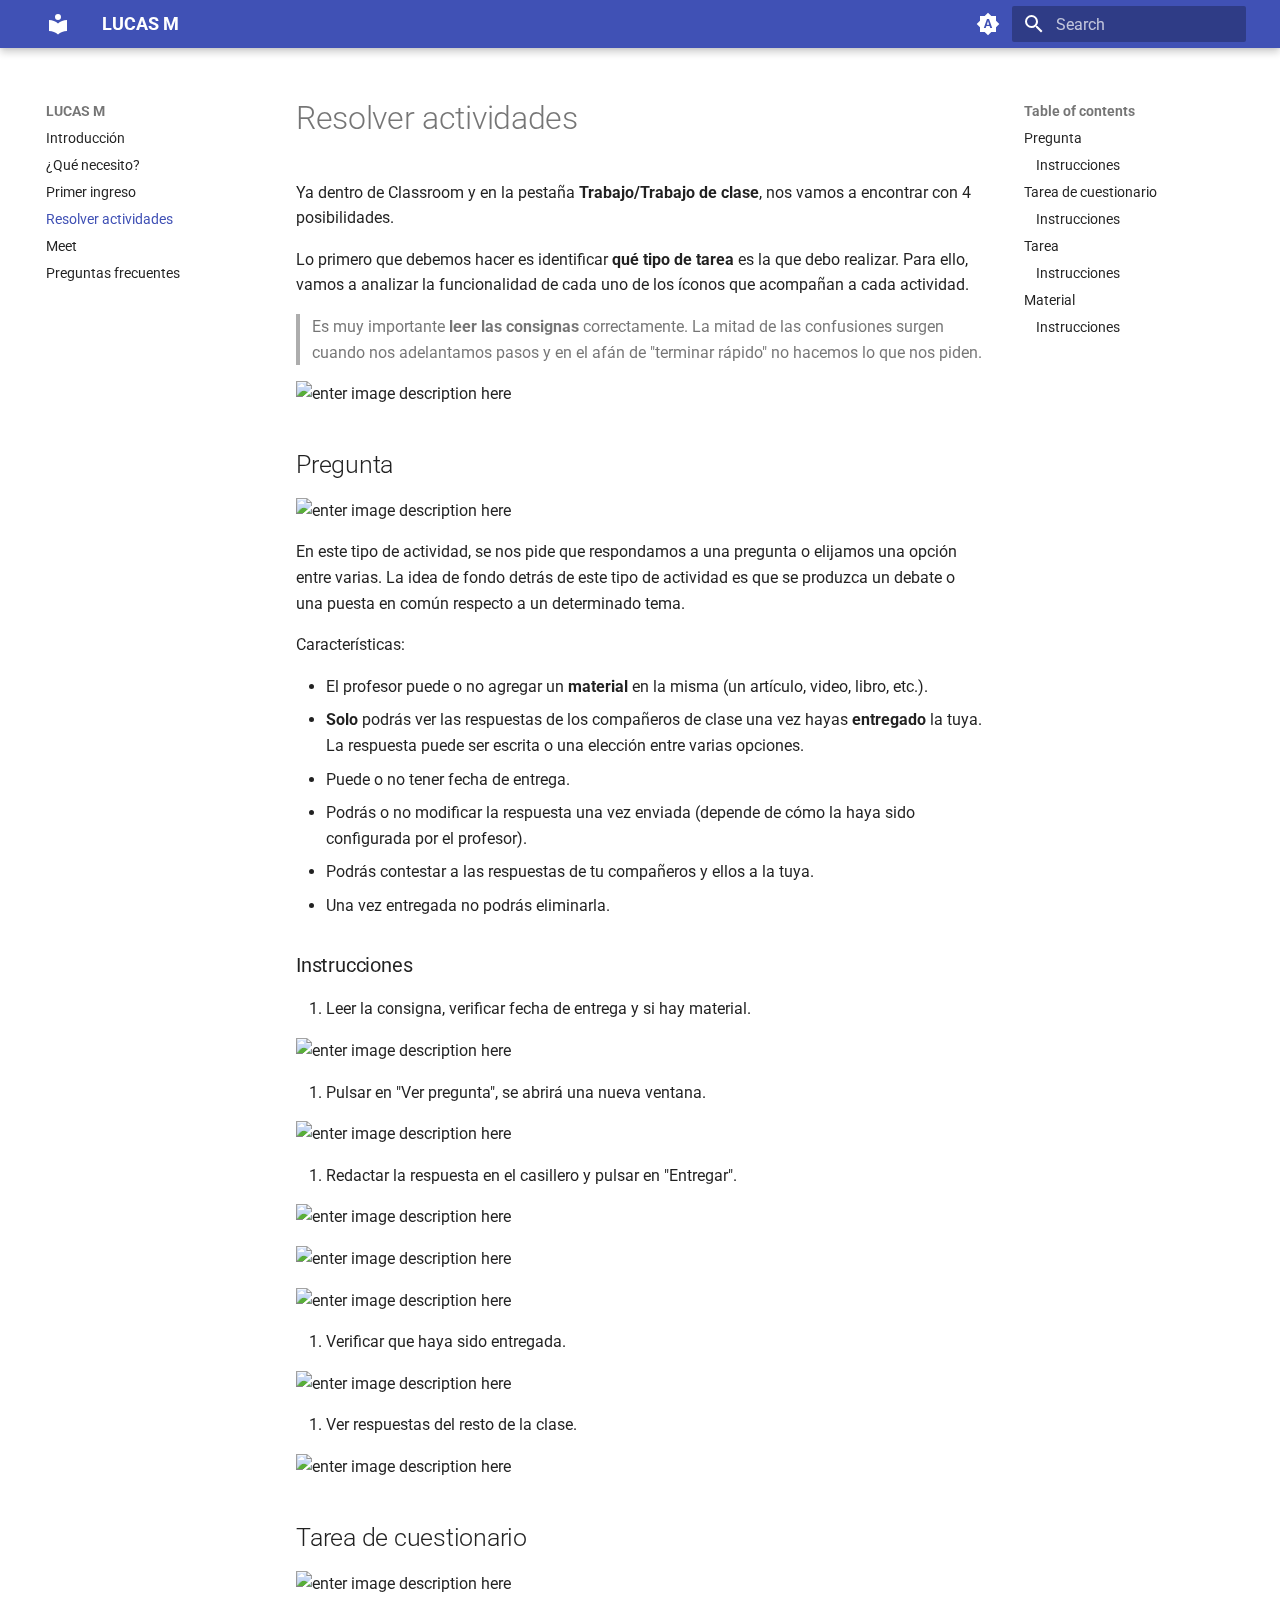
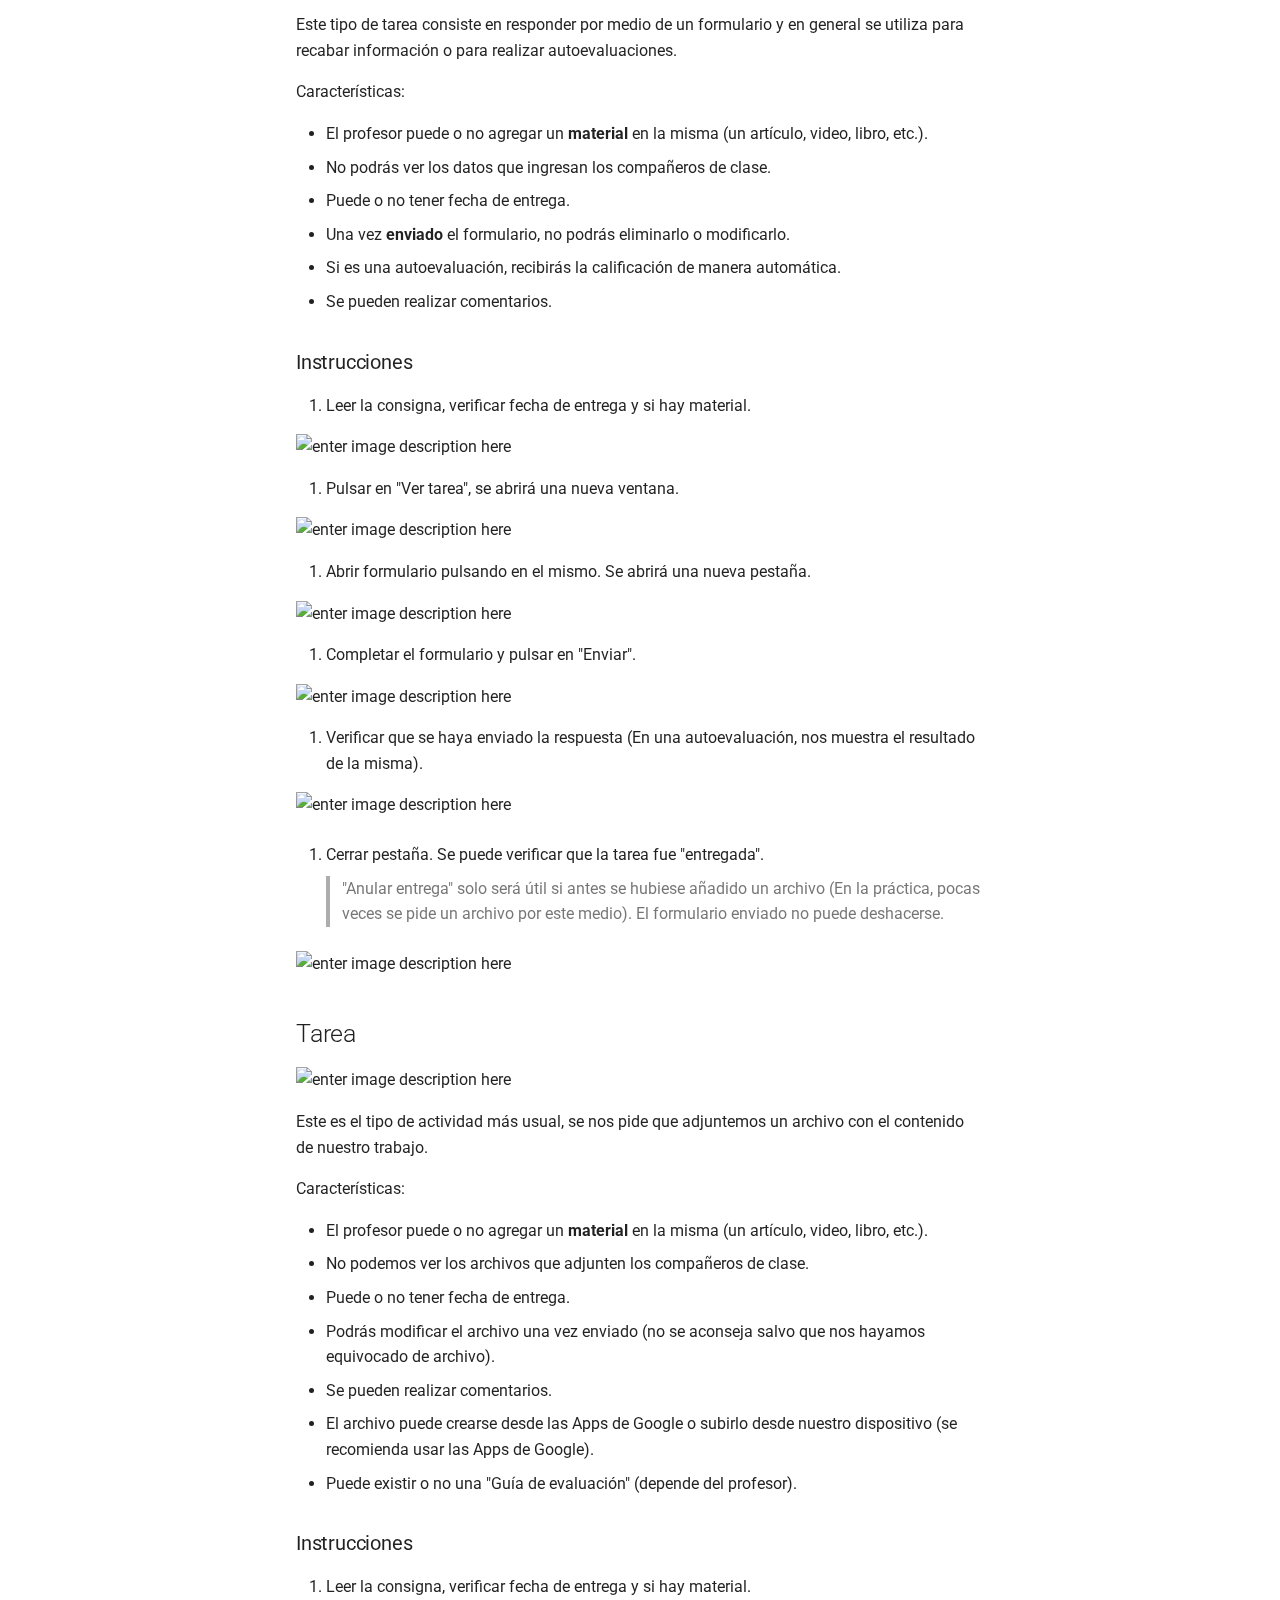
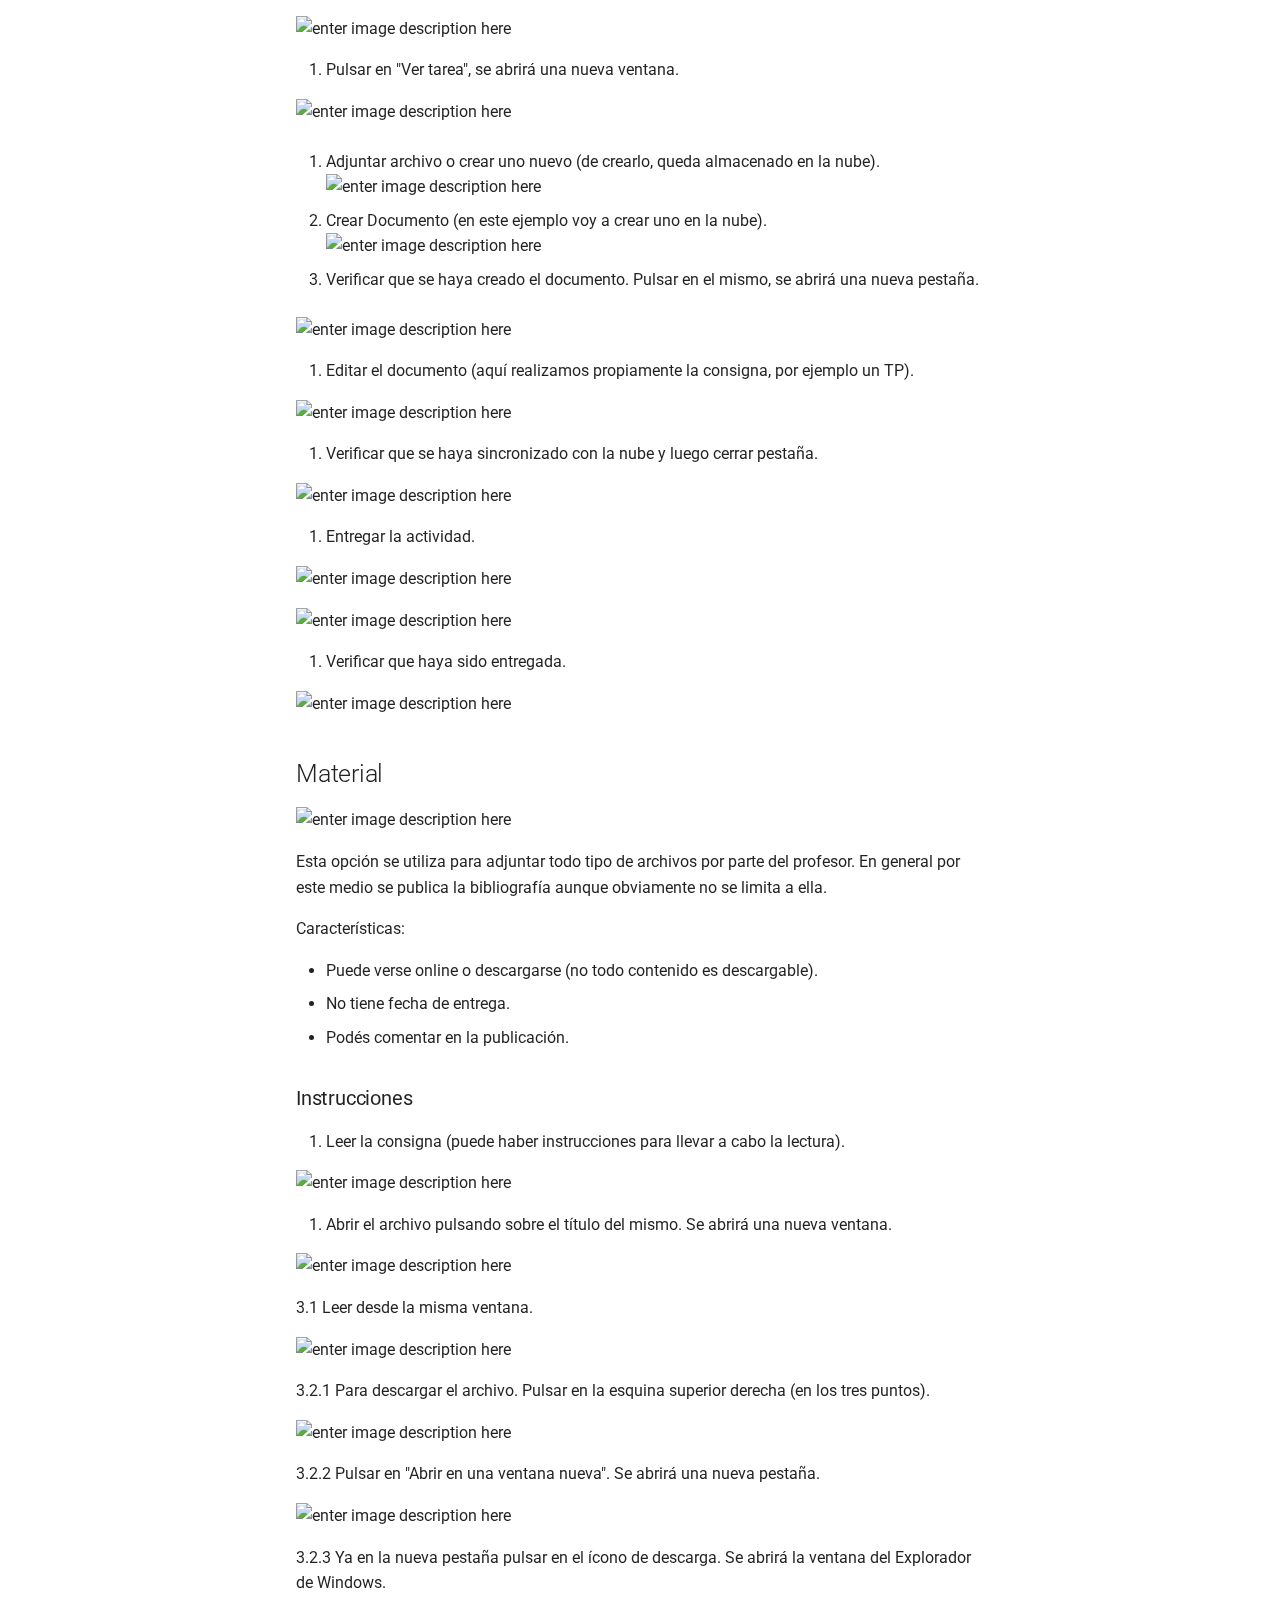
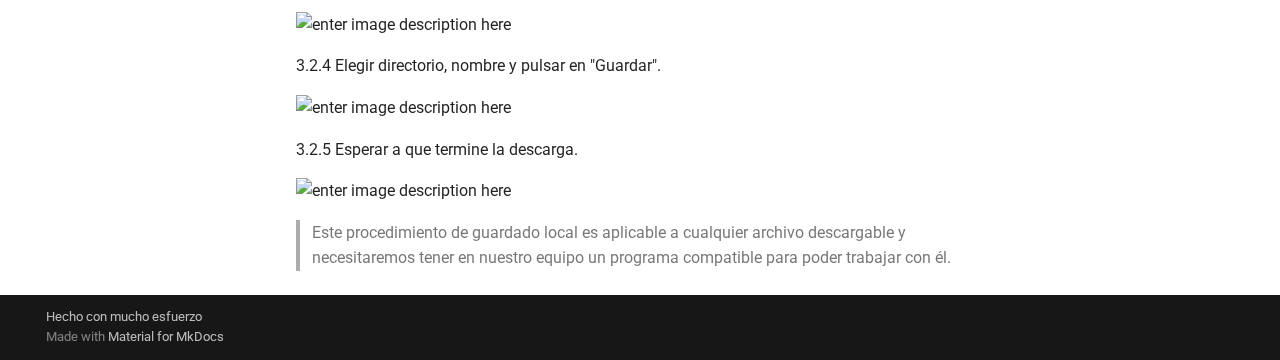
==== commit 9e97daad: "2" ====
--- a/Actividades/index.html
+++ b/Actividades/index.html
@@ -1,6 +1,6 @@
 
 <!doctype html>
-<html lang="es" class="no-js">
+<html lang="en" class="no-js">
   <head>
     
       <meta charset="utf-8">
@@ -12,8 +12,15 @@
       
         <link rel="canonical" href="https://lucasm.com.ar/Actividades/">
       
+      
+        <link rel="prev" href="../PrimerIngreso/">
+      
+      
+        <link rel="next" href="../Meet/">
+      
+      
       <link rel="icon" href="../assets/images/favicon.png">
-      <meta name="generator" content="mkdocs-1.4.2, mkdocs-material-8.5.10">
+      <meta name="generator" content="mkdocs-1.5.3, mkdocs-material-9.5.15">
     
     
       
@@ -21,19 +28,17 @@
       
     
     
-      <link rel="stylesheet" href="../assets/stylesheets/main.472b142f.min.css">
-      
-        
-        <link rel="stylesheet" href="../assets/stylesheets/palette.08040f6c.min.css">
-        
-          
-          
-          <meta name="theme-color" content="#4051b5">
-        
-      
-      
-
-    
+      <link rel="stylesheet" href="../assets/stylesheets/main.7e359304.min.css">
+      
+        
+        <link rel="stylesheet" href="../assets/stylesheets/palette.06af60db.min.css">
+      
+      
+
+
+    
+    
+      
     
     
       
@@ -57,12 +62,13 @@
   
     
     
+      
+    
     
     
     
     <body dir="ltr" data-md-color-scheme="default" data-md-color-primary="indigo" data-md-color-accent="indigo">
   
-    
     
     <input class="md-toggle" data-md-toggle="drawer" type="checkbox" id="__drawer" autocomplete="off">
     <input class="md-toggle" data-md-toggle="search" type="checkbox" id="__search" autocomplete="off">
@@ -71,7 +77,7 @@
       
         
         <a href="#resolver-actividades" class="md-skip">
-          Saltar a contenido
+          Skip to content
         </a>
       
     </div>
@@ -82,8 +88,10 @@
     
       
 
-<header class="md-header" data-md-component="header">
-  <nav class="md-header__inner md-grid" aria-label="Cabecera">
+  
+
+<header class="md-header md-header--shadow" data-md-component="header">
+  <nav class="md-header__inner md-grid" aria-label="Header">
     <a href=".." title="LUCAS M" class="md-header__button md-logo" aria-label="LUCAS M" data-md-component="logo">
       
   
@@ -91,6 +99,7 @@
 
     </a>
     <label class="md-header__button md-icon" for="__drawer">
+      
       <svg xmlns="http://www.w3.org/2000/svg" viewBox="0 0 24 24"><path d="M3 6h18v2H3V6m0 5h18v2H3v-2m0 5h18v2H3v-2Z"/></svg>
     </label>
     <div class="md-header__title" data-md-component="header-title">
@@ -110,23 +119,66 @@
       </div>
     </div>
     
+      
+        <form class="md-header__option" data-md-component="palette">
+  
+    
+    
+    
+    <input class="md-option" data-md-color-media="(prefers-color-scheme)" data-md-color-scheme="default" data-md-color-primary="indigo" data-md-color-accent="indigo"  aria-label="Modo automático"  type="radio" name="__palette" id="__palette_0">
+    
+      <label class="md-header__button md-icon" title="Modo automático" for="__palette_1" hidden>
+        <svg xmlns="http://www.w3.org/2000/svg" viewBox="0 0 24 24"><path d="m14.3 16-.7-2h-3.2l-.7 2H7.8L11 7h2l3.2 9h-1.9M20 8.69V4h-4.69L12 .69 8.69 4H4v4.69L.69 12 4 15.31V20h4.69L12 23.31 15.31 20H20v-4.69L23.31 12 20 8.69m-9.15 3.96h2.3L12 9l-1.15 3.65Z"/></svg>
+      </label>
+    
+  
+    
+    
+    
+    <input class="md-option" data-md-color-media="(prefers-color-scheme: light)" data-md-color-scheme="default" data-md-color-primary="indigo" data-md-color-accent="indigo"  aria-label="Modo claro"  type="radio" name="__palette" id="__palette_1">
+    
+      <label class="md-header__button md-icon" title="Modo claro" for="__palette_2" hidden>
+        <svg xmlns="http://www.w3.org/2000/svg" viewBox="0 0 24 24"><path d="M12 8a4 4 0 0 0-4 4 4 4 0 0 0 4 4 4 4 0 0 0 4-4 4 4 0 0 0-4-4m0 10a6 6 0 0 1-6-6 6 6 0 0 1 6-6 6 6 0 0 1 6 6 6 6 0 0 1-6 6m8-9.31V4h-4.69L12 .69 8.69 4H4v4.69L.69 12 4 15.31V20h4.69L12 23.31 15.31 20H20v-4.69L23.31 12 20 8.69Z"/></svg>
+      </label>
+    
+  
+    
+    
+    
+    <input class="md-option" data-md-color-media="(prefers-color-scheme: dark)" data-md-color-scheme="slate" data-md-color-primary="indigo" data-md-color-accent="indigo"  aria-label="Modo oscuro"  type="radio" name="__palette" id="__palette_2">
+    
+      <label class="md-header__button md-icon" title="Modo oscuro" for="__palette_0" hidden>
+        <svg xmlns="http://www.w3.org/2000/svg" viewBox="0 0 24 24"><path d="M12 18c-.89 0-1.74-.2-2.5-.55C11.56 16.5 13 14.42 13 12c0-2.42-1.44-4.5-3.5-5.45C10.26 6.2 11.11 6 12 6a6 6 0 0 1 6 6 6 6 0 0 1-6 6m8-9.31V4h-4.69L12 .69 8.69 4H4v4.69L.69 12 4 15.31V20h4.69L12 23.31 15.31 20H20v-4.69L23.31 12 20 8.69Z"/></svg>
+      </label>
+    
+  
+</form>
+      
+    
+    
+      <script>var media,input,key,value,palette=__md_get("__palette");if(palette&&palette.color){"(prefers-color-scheme)"===palette.color.media&&(media=matchMedia("(prefers-color-scheme: light)"),input=document.querySelector(media.matches?"[data-md-color-media='(prefers-color-scheme: light)']":"[data-md-color-media='(prefers-color-scheme: dark)']"),palette.color.media=input.getAttribute("data-md-color-media"),palette.color.scheme=input.getAttribute("data-md-color-scheme"),palette.color.primary=input.getAttribute("data-md-color-primary"),palette.color.accent=input.getAttribute("data-md-color-accent"));for([key,value]of Object.entries(palette.color))document.body.setAttribute("data-md-color-"+key,value)}</script>
+    
     
     
       <label class="md-header__button md-icon" for="__search">
+        
         <svg xmlns="http://www.w3.org/2000/svg" viewBox="0 0 24 24"><path d="M9.5 3A6.5 6.5 0 0 1 16 9.5c0 1.61-.59 3.09-1.56 4.23l.27.27h.79l5 5-1.5 1.5-5-5v-.79l-.27-.27A6.516 6.516 0 0 1 9.5 16 6.5 6.5 0 0 1 3 9.5 6.5 6.5 0 0 1 9.5 3m0 2C7 5 5 7 5 9.5S7 14 9.5 14 14 12 14 9.5 12 5 9.5 5Z"/></svg>
       </label>
       <div class="md-search" data-md-component="search" role="dialog">
   <label class="md-search__overlay" for="__search"></label>
   <div class="md-search__inner" role="search">
     <form class="md-search__form" name="search">
-      <input type="text" class="md-search__input" name="query" aria-label="Búsqueda" placeholder="Búsqueda" autocapitalize="off" autocorrect="off" autocomplete="off" spellcheck="false" data-md-component="search-query" required>
+      <input type="text" class="md-search__input" name="query" aria-label="Search" placeholder="Search" autocapitalize="off" autocorrect="off" autocomplete="off" spellcheck="false" data-md-component="search-query" required>
       <label class="md-search__icon md-icon" for="__search">
+        
         <svg xmlns="http://www.w3.org/2000/svg" viewBox="0 0 24 24"><path d="M9.5 3A6.5 6.5 0 0 1 16 9.5c0 1.61-.59 3.09-1.56 4.23l.27.27h.79l5 5-1.5 1.5-5-5v-.79l-.27-.27A6.516 6.516 0 0 1 9.5 16 6.5 6.5 0 0 1 3 9.5 6.5 6.5 0 0 1 9.5 3m0 2C7 5 5 7 5 9.5S7 14 9.5 14 14 12 14 9.5 12 5 9.5 5Z"/></svg>
+        
         <svg xmlns="http://www.w3.org/2000/svg" viewBox="0 0 24 24"><path d="M20 11v2H8l5.5 5.5-1.42 1.42L4.16 12l7.92-7.92L13.5 5.5 8 11h12Z"/></svg>
       </label>
       <nav class="md-search__options" aria-label="Search">
         
-        <button type="reset" class="md-search__icon md-icon" title="Limpiar" aria-label="Limpiar" tabindex="-1">
+        <button type="reset" class="md-search__icon md-icon" title="Clear" aria-label="Clear" tabindex="-1">
+          
           <svg xmlns="http://www.w3.org/2000/svg" viewBox="0 0 24 24"><path d="M19 6.41 17.59 5 12 10.59 6.41 5 5 6.41 10.59 12 5 17.59 6.41 19 12 13.41 17.59 19 19 17.59 13.41 12 19 6.41Z"/></svg>
         </button>
       </nav>
@@ -136,9 +188,9 @@
       <div class="md-search__scrollwrap" data-md-scrollfix>
         <div class="md-search-result" data-md-component="search-result">
           <div class="md-search-result__meta">
-            Inicializando búsqueda
+            Initializing search
           </div>
-          <ol class="md-search-result__list"></ol>
+          <ol class="md-search-result__list" role="presentation"></ol>
         </div>
       </div>
     </div>
@@ -168,7 +220,8 @@
                     
 
 
-<nav class="md-nav md-nav--primary" aria-label="Navegación" data-md-level="0">
+
+<nav class="md-nav md-nav--primary" aria-label="Navigation" data-md-level="0">
   <label class="md-nav__title" for="__drawer">
     <a href=".." title="LUCAS M" class="md-nav__button md-logo" aria-label="LUCAS M" data-md-component="logo">
       
@@ -183,14 +236,19 @@
     
       
       
-      
-
+  
   
   
   
     <li class="md-nav__item">
       <a href=".." class="md-nav__link">
-        Intoducción
+        
+  
+  <span class="md-ellipsis">
+    Introducción
+  </span>
+  
+
       </a>
     </li>
   
@@ -198,14 +256,19 @@
     
       
       
-      
-
+  
   
   
   
     <li class="md-nav__item">
       <a href="../QueNecesito/" class="md-nav__link">
-        ¿Qué necesito?
+        
+  
+  <span class="md-ellipsis">
+    ¿Qué necesito?
+  </span>
+  
+
       </a>
     </li>
   
@@ -213,14 +276,19 @@
     
       
       
-      
-
+  
   
   
   
     <li class="md-nav__item">
       <a href="../PrimerIngreso/" class="md-nav__link">
-        Primer ingreso
+        
+  
+  <span class="md-ellipsis">
+    Primer ingreso
+  </span>
+  
+
       </a>
     </li>
   
@@ -228,33 +296,44 @@
     
       
       
-      
-
-  
-  
-    
+  
+  
+    
+  
   
   
     <li class="md-nav__item md-nav__item--active">
       
-      <input class="md-nav__toggle md-toggle" data-md-toggle="toc" type="checkbox" id="__toc">
+      <input class="md-nav__toggle md-toggle" type="checkbox" id="__toc">
       
       
         
       
       
         <label class="md-nav__link md-nav__link--active" for="__toc">
-          Resolver actividades
+          
+  
+  <span class="md-ellipsis">
+    Resolver actividades
+  </span>
+  
+
           <span class="md-nav__icon md-icon"></span>
         </label>
       
       <a href="./" class="md-nav__link md-nav__link--active">
-        Resolver actividades
+        
+  
+  <span class="md-ellipsis">
+    Resolver actividades
+  </span>
+  
+
       </a>
       
         
 
-<nav class="md-nav md-nav--secondary" aria-label="Tabla de contenidos">
+<nav class="md-nav md-nav--secondary" aria-label="Table of contents">
   
   
   
@@ -263,13 +342,15 @@
   
     <label class="md-nav__title" for="__toc">
       <span class="md-nav__icon md-icon"></span>
-      Tabla de contenidos
+      Table of contents
     </label>
     <ul class="md-nav__list" data-md-component="toc" data-md-scrollfix>
       
         <li class="md-nav__item">
   <a href="#pregunta" class="md-nav__link">
-    Pregunta
+    <span class="md-ellipsis">
+      Pregunta
+    </span>
   </a>
   
     <nav class="md-nav" aria-label="Pregunta">
@@ -277,7 +358,9 @@
         
           <li class="md-nav__item">
   <a href="#instrucciones" class="md-nav__link">
-    Instrucciones
+    <span class="md-ellipsis">
+      Instrucciones
+    </span>
   </a>
   
 </li>
@@ -289,7 +372,9 @@
       
         <li class="md-nav__item">
   <a href="#tarea-de-cuestionario" class="md-nav__link">
-    Tarea de cuestionario
+    <span class="md-ellipsis">
+      Tarea de cuestionario
+    </span>
   </a>
   
     <nav class="md-nav" aria-label="Tarea de cuestionario">
@@ -297,7 +382,9 @@
         
           <li class="md-nav__item">
   <a href="#instrucciones_1" class="md-nav__link">
-    Instrucciones
+    <span class="md-ellipsis">
+      Instrucciones
+    </span>
   </a>
   
 </li>
@@ -309,7 +396,9 @@
       
         <li class="md-nav__item">
   <a href="#tarea" class="md-nav__link">
-    Tarea
+    <span class="md-ellipsis">
+      Tarea
+    </span>
   </a>
   
     <nav class="md-nav" aria-label="Tarea">
@@ -317,7 +406,9 @@
         
           <li class="md-nav__item">
   <a href="#instrucciones_2" class="md-nav__link">
-    Instrucciones
+    <span class="md-ellipsis">
+      Instrucciones
+    </span>
   </a>
   
 </li>
@@ -329,7 +420,9 @@
       
         <li class="md-nav__item">
   <a href="#material" class="md-nav__link">
-    Material
+    <span class="md-ellipsis">
+      Material
+    </span>
   </a>
   
     <nav class="md-nav" aria-label="Material">
@@ -337,7 +430,9 @@
         
           <li class="md-nav__item">
   <a href="#instrucciones_3" class="md-nav__link">
-    Instrucciones
+    <span class="md-ellipsis">
+      Instrucciones
+    </span>
   </a>
   
 </li>
@@ -357,14 +452,19 @@
     
       
       
-      
-
+  
   
   
   
     <li class="md-nav__item">
       <a href="../Meet/" class="md-nav__link">
-        Meet
+        
+  
+  <span class="md-ellipsis">
+    Meet
+  </span>
+  
+
       </a>
     </li>
   
@@ -372,14 +472,19 @@
     
       
       
-      
-
+  
   
   
   
     <li class="md-nav__item">
       <a href="../PreguntasFrecuentes/" class="md-nav__link">
-        Preguntas frecuentes
+        
+  
+  <span class="md-ellipsis">
+    Preguntas frecuentes
+  </span>
+  
+
       </a>
     </li>
   
@@ -398,7 +503,7 @@
                   <div class="md-sidebar__inner">
                     
 
-<nav class="md-nav md-nav--secondary" aria-label="Tabla de contenidos">
+<nav class="md-nav md-nav--secondary" aria-label="Table of contents">
   
   
   
@@ -407,13 +512,15 @@
   
     <label class="md-nav__title" for="__toc">
       <span class="md-nav__icon md-icon"></span>
-      Tabla de contenidos
+      Table of contents
     </label>
     <ul class="md-nav__list" data-md-component="toc" data-md-scrollfix>
       
         <li class="md-nav__item">
   <a href="#pregunta" class="md-nav__link">
-    Pregunta
+    <span class="md-ellipsis">
+      Pregunta
+    </span>
   </a>
   
     <nav class="md-nav" aria-label="Pregunta">
@@ -421,7 +528,9 @@
         
           <li class="md-nav__item">
   <a href="#instrucciones" class="md-nav__link">
-    Instrucciones
+    <span class="md-ellipsis">
+      Instrucciones
+    </span>
   </a>
   
 </li>
@@ -433,7 +542,9 @@
       
         <li class="md-nav__item">
   <a href="#tarea-de-cuestionario" class="md-nav__link">
-    Tarea de cuestionario
+    <span class="md-ellipsis">
+      Tarea de cuestionario
+    </span>
   </a>
   
     <nav class="md-nav" aria-label="Tarea de cuestionario">
@@ -441,7 +552,9 @@
         
           <li class="md-nav__item">
   <a href="#instrucciones_1" class="md-nav__link">
-    Instrucciones
+    <span class="md-ellipsis">
+      Instrucciones
+    </span>
   </a>
   
 </li>
@@ -453,7 +566,9 @@
       
         <li class="md-nav__item">
   <a href="#tarea" class="md-nav__link">
-    Tarea
+    <span class="md-ellipsis">
+      Tarea
+    </span>
   </a>
   
     <nav class="md-nav" aria-label="Tarea">
@@ -461,7 +576,9 @@
         
           <li class="md-nav__item">
   <a href="#instrucciones_2" class="md-nav__link">
-    Instrucciones
+    <span class="md-ellipsis">
+      Instrucciones
+    </span>
   </a>
   
 </li>
@@ -473,7 +590,9 @@
       
         <li class="md-nav__item">
   <a href="#material" class="md-nav__link">
-    Material
+    <span class="md-ellipsis">
+      Material
+    </span>
   </a>
   
     <nav class="md-nav" aria-label="Material">
@@ -481,7 +600,9 @@
         
           <li class="md-nav__item">
   <a href="#instrucciones_3" class="md-nav__link">
-    Instrucciones
+    <span class="md-ellipsis">
+      Instrucciones
+    </span>
   </a>
   
 </li>
@@ -679,56 +800,32 @@
 
 
 
+
+
+
+
+
+
+
                 
               </article>
             </div>
           
           
+<script>var target=document.getElementById(location.hash.slice(1));target&&target.name&&(target.checked=target.name.startsWith("__tabbed_"))</script>
         </div>
         
       </main>
       
         <footer class="md-footer">
-  
-    
-    <nav class="md-footer__inner md-grid" aria-label="Pie" >
-      
-        
-        <a href="../PrimerIngreso/" class="md-footer__link md-footer__link--prev" aria-label="Anterior: Primer ingreso" rel="prev">
-          <div class="md-footer__button md-icon">
-            <svg xmlns="http://www.w3.org/2000/svg" viewBox="0 0 24 24"><path d="M20 11v2H8l5.5 5.5-1.42 1.42L4.16 12l7.92-7.92L13.5 5.5 8 11h12Z"/></svg>
-          </div>
-          <div class="md-footer__title">
-            <div class="md-ellipsis">
-              <span class="md-footer__direction">
-                Anterior
-              </span>
-              Primer ingreso
-            </div>
-          </div>
-        </a>
-      
-      
-        
-        <a href="../Meet/" class="md-footer__link md-footer__link--next" aria-label="Siguiente: Meet" rel="next">
-          <div class="md-footer__title">
-            <div class="md-ellipsis">
-              <span class="md-footer__direction">
-                Siguiente
-              </span>
-              Meet
-            </div>
-          </div>
-          <div class="md-footer__button md-icon">
-            <svg xmlns="http://www.w3.org/2000/svg" viewBox="0 0 24 24"><path d="M4 11v2h12l-5.5 5.5 1.42 1.42L19.84 12l-7.92-7.92L10.5 5.5 16 11H4Z"/></svg>
-          </div>
-        </a>
-      
-    </nav>
   
   <div class="md-footer-meta md-typeset">
     <div class="md-footer-meta__inner md-grid">
       <div class="md-copyright">
+  
+    <div class="md-copyright__highlight">
+      Hecho con mucho esfuerzo
+    </div>
   
   
     Made with
@@ -747,10 +844,11 @@
       <div class="md-dialog__inner md-typeset"></div>
     </div>
     
-    <script id="__config" type="application/json">{"base": "..", "features": [], "search": "../assets/javascripts/workers/search.16e2a7d4.min.js", "translations": {"clipboard.copied": "Copiado al portapapeles", "clipboard.copy": "Copiar al portapapeles", "search.config.lang": "es", "search.config.pipeline": "trimmer, stopWordFilter", "search.config.separator": "[\\s\\-]+", "search.placeholder": "B\u00fasqueda", "search.result.more.one": "1 m\u00e1s en esta p\u00e1gina", "search.result.more.other": "# m\u00e1s en esta p\u00e1gina", "search.result.none": "No se encontraron documentos", "search.result.one": "1 documento encontrado", "search.result.other": "# documentos encontrados", "search.result.placeholder": "Teclee para comenzar b\u00fasqueda", "search.result.term.missing": "Falta", "select.version.title": "Seleccionar versi\u00f3n"}}</script>
-    
-    
-      <script src="../assets/javascripts/bundle.d6c3db9e.min.js"></script>
+    
+    <script id="__config" type="application/json">{"base": "..", "features": [], "search": "../assets/javascripts/workers/search.b8dbb3d2.min.js", "translations": {"clipboard.copied": "Copied to clipboard", "clipboard.copy": "Copy to clipboard", "search.result.more.one": "1 more on this page", "search.result.more.other": "# more on this page", "search.result.none": "No matching documents", "search.result.one": "1 matching document", "search.result.other": "# matching documents", "search.result.placeholder": "Type to start searching", "search.result.term.missing": "Missing", "select.version": "Select version"}}</script>
+    
+    
+      <script src="../assets/javascripts/bundle.bd41221c.min.js"></script>
       
     
   </body>
--- a/assets/stylesheets/main.7e359304.min.css
+++ b/assets/stylesheets/main.7e359304.min.css
@@ -0,0 +1 @@
+@charset "UTF-8";html{-webkit-text-size-adjust:none;-moz-text-size-adjust:none;text-size-adjust:none;box-sizing:border-box}*,:after,:before{box-sizing:inherit}@media (prefers-reduced-motion){*,:after,:before{transition:none!important}}body{margin:0}a,button,input,label{-webkit-tap-highlight-color:transparent}a{color:inherit;text-decoration:none}hr{border:0;box-sizing:initial;display:block;height:.05rem;overflow:visible;padding:0}small{font-size:80%}sub,sup{line-height:1em}img{border-style:none}table{border-collapse:initial;border-spacing:0}td,th{font-weight:400;vertical-align:top}button{background:#0000;border:0;font-family:inherit;font-size:inherit;margin:0;padding:0}input{border:0;outline:none}:root{--md-primary-fg-color:#4051b5;--md-primary-fg-color--light:#5d6cc0;--md-primary-fg-color--dark:#303fa1;--md-primary-bg-color:#fff;--md-primary-bg-color--light:#ffffffb3;--md-accent-fg-color:#526cfe;--md-accent-fg-color--transparent:#526cfe1a;--md-accent-bg-color:#fff;--md-accent-bg-color--light:#ffffffb3}[data-md-color-scheme=default]{color-scheme:light}[data-md-color-scheme=default] img[src$="#gh-dark-mode-only"],[data-md-color-scheme=default] img[src$="#only-dark"]{display:none}:root,[data-md-color-scheme=default]{--md-hue:225deg;--md-default-fg-color:#000000de;--md-default-fg-color--light:#0000008a;--md-default-fg-color--lighter:#00000052;--md-default-fg-color--lightest:#00000012;--md-default-bg-color:#fff;--md-default-bg-color--light:#ffffffb3;--md-default-bg-color--lighter:#ffffff4d;--md-default-bg-color--lightest:#ffffff1f;--md-code-fg-color:#36464e;--md-code-bg-color:#f5f5f5;--md-code-hl-color:#4287ff;--md-code-hl-color--light:#4287ff1a;--md-code-hl-number-color:#d52a2a;--md-code-hl-special-color:#db1457;--md-code-hl-function-color:#a846b9;--md-code-hl-constant-color:#6e59d9;--md-code-hl-keyword-color:#3f6ec6;--md-code-hl-string-color:#1c7d4d;--md-code-hl-name-color:var(--md-code-fg-color);--md-code-hl-operator-color:var(--md-default-fg-color--light);--md-code-hl-punctuation-color:var(--md-default-fg-color--light);--md-code-hl-comment-color:var(--md-default-fg-color--light);--md-code-hl-generic-color:var(--md-default-fg-color--light);--md-code-hl-variable-color:var(--md-default-fg-color--light);--md-typeset-color:var(--md-default-fg-color);--md-typeset-a-color:var(--md-primary-fg-color);--md-typeset-del-color:#f5503d26;--md-typeset-ins-color:#0bd57026;--md-typeset-kbd-color:#fafafa;--md-typeset-kbd-accent-color:#fff;--md-typeset-kbd-border-color:#b8b8b8;--md-typeset-mark-color:#ffff0080;--md-typeset-table-color:#0000001f;--md-typeset-table-color--light:rgba(0,0,0,.035);--md-admonition-fg-color:var(--md-default-fg-color);--md-admonition-bg-color:var(--md-default-bg-color);--md-warning-fg-color:#000000de;--md-warning-bg-color:#ff9;--md-footer-fg-color:#fff;--md-footer-fg-color--light:#ffffffb3;--md-footer-fg-color--lighter:#ffffff73;--md-footer-bg-color:#000000de;--md-footer-bg-color--dark:#00000052;--md-shadow-z1:0 0.2rem 0.5rem #0000000d,0 0 0.05rem #0000001a;--md-shadow-z2:0 0.2rem 0.5rem #0000001a,0 0 0.05rem #00000040;--md-shadow-z3:0 0.2rem 0.5rem #0003,0 0 0.05rem #00000059}.md-icon svg{fill:currentcolor;display:block;height:1.2rem;width:1.2rem}body{-webkit-font-smoothing:antialiased;-moz-osx-font-smoothing:grayscale;--md-text-font-family:var(--md-text-font,_),-apple-system,BlinkMacSystemFont,Helvetica,Arial,sans-serif;--md-code-font-family:var(--md-code-font,_),SFMono-Regular,Consolas,Menlo,monospace}aside,body,input{font-feature-settings:"kern","liga";color:var(--md-typeset-color);font-family:var(--md-text-font-family)}code,kbd,pre{font-feature-settings:"kern";font-family:var(--md-code-font-family)}:root{--md-typeset-table-sort-icon:url('data:image/svg+xml;charset=utf-8,<svg xmlns="http://www.w3.org/2000/svg" viewBox="0 0 24 24"><path d="m18 21-4-4h3V7h-3l4-4 4 4h-3v10h3M2 19v-2h10v2M2 13v-2h7v2M2 7V5h4v2H2Z"/></svg>');--md-typeset-table-sort-icon--asc:url('data:image/svg+xml;charset=utf-8,<svg xmlns="http://www.w3.org/2000/svg" viewBox="0 0 24 24"><path d="M19 17h3l-4 4-4-4h3V3h2M2 17h10v2H2M6 5v2H2V5m0 6h7v2H2v-2Z"/></svg>');--md-typeset-table-sort-icon--desc:url('data:image/svg+xml;charset=utf-8,<svg xmlns="http://www.w3.org/2000/svg" viewBox="0 0 24 24"><path d="M19 7h3l-4-4-4 4h3v14h2M2 17h10v2H2M6 5v2H2V5m0 6h7v2H2v-2Z"/></svg>')}.md-typeset{-webkit-print-color-adjust:exact;color-adjust:exact;font-size:.8rem;line-height:1.6}@media print{.md-typeset{font-size:.68rem}}.md-typeset blockquote,.md-typeset dl,.md-typeset figure,.md-typeset ol,.md-typeset pre,.md-typeset ul{margin-bottom:1em;margin-top:1em}.md-typeset h1{color:var(--md-default-fg-color--light);font-size:2em;line-height:1.3;margin:0 0 1.25em}.md-typeset h1,.md-typeset h2{font-weight:300;letter-spacing:-.01em}.md-typeset h2{font-size:1.5625em;line-height:1.4;margin:1.6em 0 .64em}.md-typeset h3{font-size:1.25em;font-weight:400;letter-spacing:-.01em;line-height:1.5;margin:1.6em 0 .8em}.md-typeset h2+h3{margin-top:.8em}.md-typeset h4{font-weight:700;letter-spacing:-.01em;margin:1em 0}.md-typeset h5,.md-typeset h6{color:var(--md-default-fg-color--light);font-size:.8em;font-weight:700;letter-spacing:-.01em;margin:1.25em 0}.md-typeset h5{text-transform:uppercase}.md-typeset hr{border-bottom:.05rem solid var(--md-default-fg-color--lightest);display:flow-root;margin:1.5em 0}.md-typeset a{color:var(--md-typeset-a-color);word-break:break-word}.md-typeset a,.md-typeset a:before{transition:color 125ms}.md-typeset a:focus,.md-typeset a:hover{color:var(--md-accent-fg-color)}.md-typeset a:focus code,.md-typeset a:hover code{background-color:var(--md-accent-fg-color--transparent)}.md-typeset a code{color:currentcolor;transition:background-color 125ms}.md-typeset a.focus-visible{outline-color:var(--md-accent-fg-color);outline-offset:.2rem}.md-typeset code,.md-typeset kbd,.md-typeset pre{color:var(--md-code-fg-color);direction:ltr;font-variant-ligatures:none}@media print{.md-typeset code,.md-typeset kbd,.md-typeset pre{white-space:pre-wrap}}.md-typeset code{background-color:var(--md-code-bg-color);border-radius:.1rem;-webkit-box-decoration-break:clone;box-decoration-break:clone;font-size:.85em;padding:0 .2941176471em;word-break:break-word}.md-typeset code:not(.focus-visible){-webkit-tap-highlight-color:transparent;outline:none}.md-typeset pre{display:flow-root;line-height:1.4;position:relative}.md-typeset pre>code{-webkit-box-decoration-break:slice;box-decoration-break:slice;box-shadow:none;display:block;margin:0;outline-color:var(--md-accent-fg-color);overflow:auto;padding:.7720588235em 1.1764705882em;scrollbar-color:var(--md-default-fg-color--lighter) #0000;scrollbar-width:thin;touch-action:auto;word-break:normal}.md-typeset pre>code:hover{scrollbar-color:var(--md-accent-fg-color) #0000}.md-typeset pre>code::-webkit-scrollbar{height:.2rem;width:.2rem}.md-typeset pre>code::-webkit-scrollbar-thumb{background-color:var(--md-default-fg-color--lighter)}.md-typeset pre>code::-webkit-scrollbar-thumb:hover{background-color:var(--md-accent-fg-color)}.md-typeset kbd{background-color:var(--md-typeset-kbd-color);border-radius:.1rem;box-shadow:0 .1rem 0 .05rem var(--md-typeset-kbd-border-color),0 .1rem 0 var(--md-typeset-kbd-border-color),0 -.1rem .2rem var(--md-typeset-kbd-accent-color) inset;color:var(--md-default-fg-color);display:inline-block;font-size:.75em;padding:0 .6666666667em;vertical-align:text-top;word-break:break-word}.md-typeset mark{background-color:var(--md-typeset-mark-color);-webkit-box-decoration-break:clone;box-decoration-break:clone;color:inherit;word-break:break-word}.md-typeset abbr{border-bottom:.05rem dotted var(--md-default-fg-color--light);cursor:help;text-decoration:none}.md-typeset small{opacity:.75}[dir=ltr] .md-typeset sub,[dir=ltr] .md-typeset sup{margin-left:.078125em}[dir=rtl] .md-typeset sub,[dir=rtl] .md-typeset sup{margin-right:.078125em}[dir=ltr] .md-typeset blockquote{padding-left:.6rem}[dir=rtl] .md-typeset blockquote{padding-right:.6rem}[dir=ltr] .md-typeset blockquote{border-left:.2rem solid var(--md-default-fg-color--lighter)}[dir=rtl] .md-typeset blockquote{border-right:.2rem solid var(--md-default-fg-color--lighter)}.md-typeset blockquote{color:var(--md-default-fg-color--light);margin-left:0;margin-right:0}.md-typeset ul{list-style-type:disc}[dir=ltr] .md-typeset ol,[dir=ltr] .md-typeset ul{margin-left:.625em}[dir=rtl] .md-typeset ol,[dir=rtl] .md-typeset ul{margin-right:.625em}.md-typeset ol,.md-typeset ul{padding:0}.md-typeset ol:not([hidden]),.md-typeset ul:not([hidden]){display:flow-root}.md-typeset ol ol,.md-typeset ul ol{list-style-type:lower-alpha}.md-typeset ol ol ol,.md-typeset ul ol ol{list-style-type:lower-roman}[dir=ltr] .md-typeset ol li,[dir=ltr] .md-typeset ul li{margin-left:1.25em}[dir=rtl] .md-typeset ol li,[dir=rtl] .md-typeset ul li{margin-right:1.25em}.md-typeset ol li,.md-typeset ul li{margin-bottom:.5em}.md-typeset ol li blockquote,.md-typeset ol li p,.md-typeset ul li blockquote,.md-typeset ul li p{margin:.5em 0}.md-typeset ol li:last-child,.md-typeset ul li:last-child{margin-bottom:0}[dir=ltr] .md-typeset ol li ol,[dir=ltr] .md-typeset ol li ul,[dir=ltr] .md-typeset ul li ol,[dir=ltr] .md-typeset ul li ul{margin-left:.625em}[dir=rtl] .md-typeset ol li ol,[dir=rtl] .md-typeset ol li ul,[dir=rtl] .md-typeset ul li ol,[dir=rtl] .md-typeset ul li ul{margin-right:.625em}.md-typeset ol li ol,.md-typeset ol li ul,.md-typeset ul li ol,.md-typeset ul li ul{margin-bottom:.5em;margin-top:.5em}[dir=ltr] .md-typeset dd{margin-left:1.875em}[dir=rtl] .md-typeset dd{margin-right:1.875em}.md-typeset dd{margin-bottom:1.5em;margin-top:1em}.md-typeset img,.md-typeset svg,.md-typeset video{height:auto;max-width:100%}.md-typeset img[align=left]{margin:1em 1em 1em 0}.md-typeset img[align=right]{margin:1em 0 1em 1em}.md-typeset img[align]:only-child{margin-top:0}.md-typeset figure{display:flow-root;margin:1em auto;max-width:100%;text-align:center;width:-webkit-fit-content;width:-moz-fit-content;width:fit-content}.md-typeset figure img{display:block;margin:0 auto}.md-typeset figcaption{font-style:italic;margin:1em auto;max-width:24rem}.md-typeset iframe{max-width:100%}.md-typeset table:not([class]){background-color:var(--md-default-bg-color);border:.05rem solid var(--md-typeset-table-color);border-radius:.1rem;display:inline-block;font-size:.64rem;max-width:100%;overflow:auto;touch-action:auto}@media print{.md-typeset table:not([class]){display:table}}.md-typeset table:not([class])+*{margin-top:1.5em}.md-typeset table:not([class]) td>:first-child,.md-typeset table:not([class]) th>:first-child{margin-top:0}.md-typeset table:not([class]) td>:last-child,.md-typeset table:not([class]) th>:last-child{margin-bottom:0}.md-typeset table:not([class]) td:not([align]),.md-typeset table:not([class]) th:not([align]){text-align:left}[dir=rtl] .md-typeset table:not([class]) td:not([align]),[dir=rtl] .md-typeset table:not([class]) th:not([align]){text-align:right}.md-typeset table:not([class]) th{font-weight:700;min-width:5rem;padding:.9375em 1.25em;vertical-align:top}.md-typeset table:not([class]) td{border-top:.05rem solid var(--md-typeset-table-color);padding:.9375em 1.25em;vertical-align:top}.md-typeset table:not([class]) tbody tr{transition:background-color 125ms}.md-typeset table:not([class]) tbody tr:hover{background-color:var(--md-typeset-table-color--light);box-shadow:0 .05rem 0 var(--md-default-bg-color) inset}.md-typeset table:not([class]) a{word-break:normal}.md-typeset table th[role=columnheader]{cursor:pointer}[dir=ltr] .md-typeset table th[role=columnheader]:after{margin-left:.5em}[dir=rtl] .md-typeset table th[role=columnheader]:after{margin-right:.5em}.md-typeset table th[role=columnheader]:after{content:"";display:inline-block;height:1.2em;-webkit-mask-image:var(--md-typeset-table-sort-icon);mask-image:var(--md-typeset-table-sort-icon);-webkit-mask-repeat:no-repeat;mask-repeat:no-repeat;-webkit-mask-size:contain;mask-size:contain;transition:background-color 125ms;vertical-align:text-bottom;width:1.2em}.md-typeset table th[role=columnheader]:hover:after{background-color:var(--md-default-fg-color--lighter)}.md-typeset table th[role=columnheader][aria-sort=ascending]:after{background-color:var(--md-default-fg-color--light);-webkit-mask-image:var(--md-typeset-table-sort-icon--asc);mask-image:var(--md-typeset-table-sort-icon--asc)}.md-typeset table th[role=columnheader][aria-sort=descending]:after{background-color:var(--md-default-fg-color--light);-webkit-mask-image:var(--md-typeset-table-sort-icon--desc);mask-image:var(--md-typeset-table-sort-icon--desc)}.md-typeset__scrollwrap{margin:1em -.8rem;overflow-x:auto;touch-action:auto}.md-typeset__table{display:inline-block;margin-bottom:.5em;padding:0 .8rem}@media print{.md-typeset__table{display:block}}html .md-typeset__table table{display:table;margin:0;overflow:hidden;width:100%}@media screen and (max-width:44.984375em){.md-content__inner>pre{margin:1em -.8rem}.md-content__inner>pre code{border-radius:0}}.md-typeset .md-author{border-radius:100%;display:block;flex-shrink:0;height:1.6rem;overflow:hidden;position:relative;transition:color 125ms,transform 125ms;width:1.6rem}.md-typeset .md-author img{display:block}.md-typeset .md-author--more{background:var(--md-default-fg-color--lightest);color:var(--md-default-fg-color--lighter);font-size:.6rem;font-weight:700;line-height:1.6rem;text-align:center}.md-typeset .md-author--long{height:2.4rem;width:2.4rem}.md-typeset a.md-author{transform:scale(1)}.md-typeset a.md-author img{filter:grayscale(100%) opacity(75%);transition:filter 125ms}.md-typeset a.md-author:focus,.md-typeset a.md-author:hover{transform:scale(1.1);z-index:1}.md-typeset a.md-author:focus img,.md-typeset a.md-author:hover img{filter:grayscale(0)}.md-banner{background-color:var(--md-footer-bg-color);color:var(--md-footer-fg-color);overflow:auto}@media print{.md-banner{display:none}}.md-banner--warning{background-color:var(--md-warning-bg-color);color:var(--md-warning-fg-color)}.md-banner__inner{font-size:.7rem;margin:.6rem auto;padding:0 .8rem}[dir=ltr] .md-banner__button{float:right}[dir=rtl] .md-banner__button{float:left}.md-banner__button{color:inherit;cursor:pointer;transition:opacity .25s}.no-js .md-banner__button{display:none}.md-banner__button:hover{opacity:.7}html{font-size:125%;height:100%;overflow-x:hidden}@media screen and (min-width:100em){html{font-size:137.5%}}@media screen and (min-width:125em){html{font-size:150%}}body{background-color:var(--md-default-bg-color);display:flex;flex-direction:column;font-size:.5rem;min-height:100%;position:relative;width:100%}@media print{body{display:block}}@media screen and (max-width:59.984375em){body[data-md-scrolllock]{position:fixed}}.md-grid{margin-left:auto;margin-right:auto;max-width:61rem}.md-container{display:flex;flex-direction:column;flex-grow:1}@media print{.md-container{display:block}}.md-main{flex-grow:1}.md-main__inner{display:flex;height:100%;margin-top:1.5rem}.md-ellipsis{overflow:hidden;text-overflow:ellipsis}.md-toggle{display:none}.md-option{height:0;opacity:0;position:absolute;width:0}.md-option:checked+label:not([hidden]){display:block}.md-option.focus-visible+label{outline-color:var(--md-accent-fg-color);outline-style:auto}.md-skip{background-color:var(--md-default-fg-color);border-radius:.1rem;color:var(--md-default-bg-color);font-size:.64rem;margin:.5rem;opacity:0;outline-color:var(--md-accent-fg-color);padding:.3rem .5rem;position:fixed;transform:translateY(.4rem);z-index:-1}.md-skip:focus{opacity:1;transform:translateY(0);transition:transform .25s cubic-bezier(.4,0,.2,1),opacity 175ms 75ms;z-index:10}@page{margin:25mm}:root{--md-clipboard-icon:url('data:image/svg+xml;charset=utf-8,<svg xmlns="http://www.w3.org/2000/svg" viewBox="0 0 24 24"><path d="M19 21H8V7h11m0-2H8a2 2 0 0 0-2 2v14a2 2 0 0 0 2 2h11a2 2 0 0 0 2-2V7a2 2 0 0 0-2-2m-3-4H4a2 2 0 0 0-2 2v14h2V3h12V1Z"/></svg>')}.md-clipboard{border-radius:.1rem;color:var(--md-default-fg-color--lightest);cursor:pointer;height:1.5em;outline-color:var(--md-accent-fg-color);outline-offset:.1rem;position:absolute;right:.5em;top:.5em;transition:color .25s;width:1.5em;z-index:1}@media print{.md-clipboard{display:none}}.md-clipboard:not(.focus-visible){-webkit-tap-highlight-color:transparent;outline:none}:hover>.md-clipboard{color:var(--md-default-fg-color--light)}.md-clipboard:focus,.md-clipboard:hover{color:var(--md-accent-fg-color)}.md-clipboard:after{background-color:currentcolor;content:"";display:block;height:1.125em;margin:0 auto;-webkit-mask-image:var(--md-clipboard-icon);mask-image:var(--md-clipboard-icon);-webkit-mask-position:center;mask-position:center;-webkit-mask-repeat:no-repeat;mask-repeat:no-repeat;-webkit-mask-size:contain;mask-size:contain;width:1.125em}.md-clipboard--inline{cursor:pointer}.md-clipboard--inline code{transition:color .25s,background-color .25s}.md-clipboard--inline:focus code,.md-clipboard--inline:hover code{background-color:var(--md-accent-fg-color--transparent);color:var(--md-accent-fg-color)}@keyframes consent{0%{opacity:0;transform:translateY(100%)}to{opacity:1;transform:translateY(0)}}@keyframes overlay{0%{opacity:0}to{opacity:1}}.md-consent__overlay{animation:overlay .25s both;-webkit-backdrop-filter:blur(.1rem);backdrop-filter:blur(.1rem);background-color:#0000008a;height:100%;opacity:1;position:fixed;top:0;width:100%;z-index:5}.md-consent__inner{animation:consent .5s cubic-bezier(.1,.7,.1,1) both;background-color:var(--md-default-bg-color);border:0;border-radius:.1rem;bottom:0;box-shadow:0 0 .2rem #0000001a,0 .2rem .4rem #0003;max-height:100%;overflow:auto;padding:0;position:fixed;width:100%;z-index:5}.md-consent__form{padding:.8rem}.md-consent__settings{display:none;margin:1em 0}input:checked+.md-consent__settings{display:block}.md-consent__controls{margin-bottom:.8rem}.md-typeset .md-consent__controls .md-button{display:inline}@media screen and (max-width:44.984375em){.md-typeset .md-consent__controls .md-button{display:block;margin-top:.4rem;text-align:center;width:100%}}.md-consent label{cursor:pointer}.md-content{flex-grow:1;min-width:0}.md-content__inner{margin:0 .8rem 1.2rem;padding-top:.6rem}@media screen and (min-width:76.25em){[dir=ltr] .md-sidebar--primary:not([hidden])~.md-content>.md-content__inner{margin-left:1.2rem}[dir=ltr] .md-sidebar--secondary:not([hidden])~.md-content>.md-content__inner,[dir=rtl] .md-sidebar--primary:not([hidden])~.md-content>.md-content__inner{margin-right:1.2rem}[dir=rtl] .md-sidebar--secondary:not([hidden])~.md-content>.md-content__inner{margin-left:1.2rem}}.md-content__inner:before{content:"";display:block;height:.4rem}.md-content__inner>:last-child{margin-bottom:0}[dir=ltr] .md-content__button{float:right}[dir=rtl] .md-content__button{float:left}[dir=ltr] .md-content__button{margin-left:.4rem}[dir=rtl] .md-content__button{margin-right:.4rem}.md-content__button{margin:.4rem 0;padding:0}@media print{.md-content__button{display:none}}.md-typeset .md-content__button{color:var(--md-default-fg-color--lighter)}.md-content__button svg{display:inline;vertical-align:top}[dir=rtl] .md-content__button svg{transform:scaleX(-1)}[dir=ltr] .md-dialog{right:.8rem}[dir=rtl] .md-dialog{left:.8rem}.md-dialog{background-color:var(--md-default-fg-color);border-radius:.1rem;bottom:.8rem;box-shadow:var(--md-shadow-z3);min-width:11.1rem;opacity:0;padding:.4rem .6rem;pointer-events:none;position:fixed;transform:translateY(100%);transition:transform 0ms .4s,opacity .4s;z-index:4}@media print{.md-dialog{display:none}}.md-dialog--active{opacity:1;pointer-events:auto;transform:translateY(0);transition:transform .4s cubic-bezier(.075,.85,.175,1),opacity .4s}.md-dialog__inner{color:var(--md-default-bg-color);font-size:.7rem}.md-feedback{margin:2em 0 1em;text-align:center}.md-feedback fieldset{border:none;margin:0;padding:0}.md-feedback__title{font-weight:700;margin:1em auto}.md-feedback__inner{position:relative}.md-feedback__list{display:flex;flex-wrap:wrap;place-content:baseline center;position:relative}.md-feedback__list:hover .md-icon:not(:disabled){color:var(--md-default-fg-color--lighter)}:disabled .md-feedback__list{min-height:1.8rem}.md-feedback__icon{color:var(--md-default-fg-color--light);cursor:pointer;flex-shrink:0;margin:0 .1rem;transition:color 125ms}.md-feedback__icon:not(:disabled).md-icon:hover{color:var(--md-accent-fg-color)}.md-feedback__icon:disabled{color:var(--md-default-fg-color--lightest);pointer-events:none}.md-feedback__note{opacity:0;position:relative;transform:translateY(.4rem);transition:transform .4s cubic-bezier(.1,.7,.1,1),opacity .15s}.md-feedback__note>*{margin:0 auto;max-width:16rem}:disabled .md-feedback__note{opacity:1;transform:translateY(0)}.md-footer{background-color:var(--md-footer-bg-color);color:var(--md-footer-fg-color)}@media print{.md-footer{display:none}}.md-footer__inner{justify-content:space-between;overflow:auto;padding:.2rem}.md-footer__inner:not([hidden]){display:flex}.md-footer__link{align-items:end;display:flex;flex-grow:0.01;margin-bottom:.4rem;margin-top:1rem;max-width:100%;outline-color:var(--md-accent-fg-color);overflow:hidden;transition:opacity .25s}.md-footer__link:focus,.md-footer__link:hover{opacity:.7}[dir=rtl] .md-footer__link svg{transform:scaleX(-1)}@media screen and (max-width:44.984375em){.md-footer__link--prev{flex-shrink:0}.md-footer__link--prev .md-footer__title{display:none}}[dir=ltr] .md-footer__link--next{margin-left:auto}[dir=rtl] .md-footer__link--next{margin-right:auto}.md-footer__link--next{text-align:right}[dir=rtl] .md-footer__link--next{text-align:left}.md-footer__title{flex-grow:1;font-size:.9rem;margin-bottom:.7rem;max-width:calc(100% - 2.4rem);padding:0 1rem;white-space:nowrap}.md-footer__button{margin:.2rem;padding:.4rem}.md-footer__direction{font-size:.64rem;opacity:.7}.md-footer-meta{background-color:var(--md-footer-bg-color--dark)}.md-footer-meta__inner{display:flex;flex-wrap:wrap;justify-content:space-between;padding:.2rem}html .md-footer-meta.md-typeset a{color:var(--md-footer-fg-color--light)}html .md-footer-meta.md-typeset a:focus,html .md-footer-meta.md-typeset a:hover{color:var(--md-footer-fg-color)}.md-copyright{color:var(--md-footer-fg-color--lighter);font-size:.64rem;margin:auto .6rem;padding:.4rem 0;width:100%}@media screen and (min-width:45em){.md-copyright{width:auto}}.md-copyright__highlight{color:var(--md-footer-fg-color--light)}.md-social{display:inline-flex;gap:.2rem;margin:0 .4rem;padding:.2rem 0 .6rem}@media screen and (min-width:45em){.md-social{padding:.6rem 0}}.md-social__link{display:inline-block;height:1.6rem;text-align:center;width:1.6rem}.md-social__link:before{line-height:1.9}.md-social__link svg{fill:currentcolor;max-height:.8rem;vertical-align:-25%}.md-typeset .md-button{border:.1rem solid;border-radius:.1rem;color:var(--md-primary-fg-color);cursor:pointer;display:inline-block;font-weight:700;padding:.625em 2em;transition:color 125ms,background-color 125ms,border-color 125ms}.md-typeset .md-button--primary{background-color:var(--md-primary-fg-color);border-color:var(--md-primary-fg-color);color:var(--md-primary-bg-color)}.md-typeset .md-button:focus,.md-typeset .md-button:hover{background-color:var(--md-accent-fg-color);border-color:var(--md-accent-fg-color);color:var(--md-accent-bg-color)}[dir=ltr] .md-typeset .md-input{border-top-left-radius:.1rem}[dir=ltr] .md-typeset .md-input,[dir=rtl] .md-typeset .md-input{border-top-right-radius:.1rem}[dir=rtl] .md-typeset .md-input{border-top-left-radius:.1rem}.md-typeset .md-input{border-bottom:.1rem solid var(--md-default-fg-color--lighter);box-shadow:var(--md-shadow-z1);font-size:.8rem;height:1.8rem;padding:0 .6rem;transition:border .25s,box-shadow .25s}.md-typeset .md-input:focus,.md-typeset .md-input:hover{border-bottom-color:var(--md-accent-fg-color);box-shadow:var(--md-shadow-z2)}.md-typeset .md-input--stretch{width:100%}.md-header{background-color:var(--md-primary-fg-color);box-shadow:0 0 .2rem #0000,0 .2rem .4rem #0000;color:var(--md-primary-bg-color);display:block;left:0;position:sticky;right:0;top:0;z-index:4}@media print{.md-header{display:none}}.md-header[hidden]{transform:translateY(-100%);transition:transform .25s cubic-bezier(.8,0,.6,1),box-shadow .25s}.md-header--shadow{box-shadow:0 0 .2rem #0000001a,0 .2rem .4rem #0003;transition:transform .25s cubic-bezier(.1,.7,.1,1),box-shadow .25s}.md-header__inner{align-items:center;display:flex;padding:0 .2rem}.md-header__button{color:currentcolor;cursor:pointer;margin:.2rem;outline-color:var(--md-accent-fg-color);padding:.4rem;position:relative;transition:opacity .25s;vertical-align:middle;z-index:1}.md-header__button:hover{opacity:.7}.md-header__button:not([hidden]){display:inline-block}.md-header__button:not(.focus-visible){-webkit-tap-highlight-color:transparent;outline:none}.md-header__button.md-logo{margin:.2rem;padding:.4rem}@media screen and (max-width:76.234375em){.md-header__button.md-logo{display:none}}.md-header__button.md-logo img,.md-header__button.md-logo svg{fill:currentcolor;display:block;height:1.2rem;width:auto}@media screen and (min-width:60em){.md-header__button[for=__search]{display:none}}.no-js .md-header__button[for=__search]{display:none}[dir=rtl] .md-header__button[for=__search] svg{transform:scaleX(-1)}@media screen and (min-width:76.25em){.md-header__button[for=__drawer]{display:none}}.md-header__topic{display:flex;max-width:100%;position:absolute;transition:transform .4s cubic-bezier(.1,.7,.1,1),opacity .15s;white-space:nowrap}.md-header__topic+.md-header__topic{opacity:0;pointer-events:none;transform:translateX(1.25rem);transition:transform .4s cubic-bezier(1,.7,.1,.1),opacity .15s;z-index:-1}[dir=rtl] .md-header__topic+.md-header__topic{transform:translateX(-1.25rem)}.md-header__topic:first-child{font-weight:700}[dir=ltr] .md-header__title{margin-left:1rem;margin-right:.4rem}[dir=rtl] .md-header__title{margin-left:.4rem;margin-right:1rem}.md-header__title{flex-grow:1;font-size:.9rem;height:2.4rem;line-height:2.4rem}.md-header__title--active .md-header__topic{opacity:0;pointer-events:none;transform:translateX(-1.25rem);transition:transform .4s cubic-bezier(1,.7,.1,.1),opacity .15s;z-index:-1}[dir=rtl] .md-header__title--active .md-header__topic{transform:translateX(1.25rem)}.md-header__title--active .md-header__topic+.md-header__topic{opacity:1;pointer-events:auto;transform:translateX(0);transition:transform .4s cubic-bezier(.1,.7,.1,1),opacity .15s;z-index:0}.md-header__title>.md-header__ellipsis{height:100%;position:relative;width:100%}.md-header__option{display:flex;flex-shrink:0;max-width:100%;transition:max-width 0ms .25s,opacity .25s .25s;white-space:nowrap}[data-md-toggle=search]:checked~.md-header .md-header__option{max-width:0;opacity:0;transition:max-width 0ms,opacity 0ms}.md-header__option>input{bottom:0}.md-header__source{display:none}@media screen and (min-width:60em){[dir=ltr] .md-header__source{margin-left:1rem}[dir=rtl] .md-header__source{margin-right:1rem}.md-header__source{display:block;max-width:11.7rem;width:11.7rem}}@media screen and (min-width:76.25em){[dir=ltr] .md-header__source{margin-left:1.4rem}[dir=rtl] .md-header__source{margin-right:1.4rem}}.md-meta{color:var(--md-default-fg-color--light);font-size:.7rem;line-height:1.3}.md-meta__list{display:inline-flex;flex-wrap:wrap;list-style:none;margin:0;padding:0}.md-meta__item:not(:last-child):after{content:"·";margin-left:.2rem;margin-right:.2rem}.md-meta__link{color:var(--md-typeset-a-color)}.md-meta__link:focus,.md-meta__link:hover{color:var(--md-accent-fg-color)}.md-draft{background-color:#ff1744;border-radius:.125em;color:#fff;display:inline-block;font-weight:700;padding-left:.5714285714em;padding-right:.5714285714em}:root{--md-nav-icon--prev:url('data:image/svg+xml;charset=utf-8,<svg xmlns="http://www.w3.org/2000/svg" viewBox="0 0 24 24"><path d="M20 11v2H8l5.5 5.5-1.42 1.42L4.16 12l7.92-7.92L13.5 5.5 8 11h12Z"/></svg>');--md-nav-icon--next:url('data:image/svg+xml;charset=utf-8,<svg xmlns="http://www.w3.org/2000/svg" viewBox="0 0 24 24"><path d="M8.59 16.58 13.17 12 8.59 7.41 10 6l6 6-6 6-1.41-1.42Z"/></svg>');--md-toc-icon:url('data:image/svg+xml;charset=utf-8,<svg xmlns="http://www.w3.org/2000/svg" viewBox="0 0 24 24"><path d="M3 9h14V7H3v2m0 4h14v-2H3v2m0 4h14v-2H3v2m16 0h2v-2h-2v2m0-10v2h2V7h-2m0 6h2v-2h-2v2Z"/></svg>')}.md-nav{font-size:.7rem;line-height:1.3}.md-nav__title{color:var(--md-default-fg-color--light);display:block;font-weight:700;overflow:hidden;padding:0 .6rem;text-overflow:ellipsis}.md-nav__title .md-nav__button{display:none}.md-nav__title .md-nav__button img{height:100%;width:auto}.md-nav__title .md-nav__button.md-logo img,.md-nav__title .md-nav__button.md-logo svg{fill:currentcolor;display:block;height:2.4rem;max-width:100%;object-fit:contain;width:auto}.md-nav__list{list-style:none;margin:0;padding:0}.md-nav__link{align-items:flex-start;display:flex;gap:.4rem;margin-top:.625em;scroll-snap-align:start;transition:color 125ms}.md-nav__link--passed{color:var(--md-default-fg-color--light)}.md-nav__item .md-nav__link--active,.md-nav__item .md-nav__link--active code{color:var(--md-typeset-a-color)}.md-nav__link .md-ellipsis{position:relative}[dir=ltr] .md-nav__link .md-icon:last-child{margin-left:auto}[dir=rtl] .md-nav__link .md-icon:last-child{margin-right:auto}.md-nav__link svg{fill:currentcolor;flex-shrink:0;height:1.3em}.md-nav__link[for]:focus,.md-nav__link[for]:hover,.md-nav__link[href]:focus,.md-nav__link[href]:hover{color:var(--md-accent-fg-color);cursor:pointer}.md-nav__link.focus-visible{outline-color:var(--md-accent-fg-color);outline-offset:.2rem}.md-nav--primary .md-nav__link[for=__toc]{display:none}.md-nav--primary .md-nav__link[for=__toc] .md-icon:after{background-color:currentcolor;display:block;height:100%;-webkit-mask-image:var(--md-toc-icon);mask-image:var(--md-toc-icon);width:100%}.md-nav--primary .md-nav__link[for=__toc]~.md-nav{display:none}.md-nav__container>.md-nav__link{margin-top:0}.md-nav__container>.md-nav__link:first-child{flex-grow:1;min-width:0}.md-nav__icon{flex-shrink:0}.md-nav__source{display:none}@media screen and (max-width:76.234375em){.md-nav--primary,.md-nav--primary .md-nav{background-color:var(--md-default-bg-color);display:flex;flex-direction:column;height:100%;left:0;position:absolute;right:0;top:0;z-index:1}.md-nav--primary .md-nav__item,.md-nav--primary .md-nav__title{font-size:.8rem;line-height:1.5}.md-nav--primary .md-nav__title{background-color:var(--md-default-fg-color--lightest);color:var(--md-default-fg-color--light);cursor:pointer;height:5.6rem;line-height:2.4rem;padding:3rem .8rem .2rem;position:relative;white-space:nowrap}[dir=ltr] .md-nav--primary .md-nav__title .md-nav__icon{left:.4rem}[dir=rtl] .md-nav--primary .md-nav__title .md-nav__icon{right:.4rem}.md-nav--primary .md-nav__title .md-nav__icon{display:block;height:1.2rem;margin:.2rem;position:absolute;top:.4rem;width:1.2rem}.md-nav--primary .md-nav__title .md-nav__icon:after{background-color:currentcolor;content:"";display:block;height:100%;-webkit-mask-image:var(--md-nav-icon--prev);mask-image:var(--md-nav-icon--prev);-webkit-mask-position:center;mask-position:center;-webkit-mask-repeat:no-repeat;mask-repeat:no-repeat;-webkit-mask-size:contain;mask-size:contain;width:100%}.md-nav--primary .md-nav__title~.md-nav__list{background-color:var(--md-default-bg-color);box-shadow:0 .05rem 0 var(--md-default-fg-color--lightest) inset;overflow-y:auto;scroll-snap-type:y mandatory;touch-action:pan-y}.md-nav--primary .md-nav__title~.md-nav__list>:first-child{border-top:0}.md-nav--primary .md-nav__title[for=__drawer]{background-color:var(--md-primary-fg-color);color:var(--md-primary-bg-color);font-weight:700}.md-nav--primary .md-nav__title .md-logo{display:block;left:.2rem;margin:.2rem;padding:.4rem;position:absolute;right:.2rem;top:.2rem}.md-nav--primary .md-nav__list{flex:1}.md-nav--primary .md-nav__item{border-top:.05rem solid var(--md-default-fg-color--lightest)}.md-nav--primary .md-nav__item--active>.md-nav__link{color:var(--md-typeset-a-color)}.md-nav--primary .md-nav__item--active>.md-nav__link:focus,.md-nav--primary .md-nav__item--active>.md-nav__link:hover{color:var(--md-accent-fg-color)}.md-nav--primary .md-nav__link{margin-top:0;padding:.6rem .8rem}.md-nav--primary .md-nav__link svg{margin-top:.1em}.md-nav--primary .md-nav__link>.md-nav__link{padding:0}[dir=ltr] .md-nav--primary .md-nav__link .md-nav__icon{margin-right:-.2rem}[dir=rtl] .md-nav--primary .md-nav__link .md-nav__icon{margin-left:-.2rem}.md-nav--primary .md-nav__link .md-nav__icon{font-size:1.2rem;height:1.2rem;width:1.2rem}.md-nav--primary .md-nav__link .md-nav__icon:after{background-color:currentcolor;content:"";display:block;height:100%;-webkit-mask-image:var(--md-nav-icon--next);mask-image:var(--md-nav-icon--next);-webkit-mask-position:center;mask-position:center;-webkit-mask-repeat:no-repeat;mask-repeat:no-repeat;-webkit-mask-size:contain;mask-size:contain;width:100%}[dir=rtl] .md-nav--primary .md-nav__icon:after{transform:scale(-1)}.md-nav--primary .md-nav--secondary .md-nav{background-color:initial;position:static}[dir=ltr] .md-nav--primary .md-nav--secondary .md-nav .md-nav__link{padding-left:1.4rem}[dir=rtl] .md-nav--primary .md-nav--secondary .md-nav .md-nav__link{padding-right:1.4rem}[dir=ltr] .md-nav--primary .md-nav--secondary .md-nav .md-nav .md-nav__link{padding-left:2rem}[dir=rtl] .md-nav--primary .md-nav--secondary .md-nav .md-nav .md-nav__link{padding-right:2rem}[dir=ltr] .md-nav--primary .md-nav--secondary .md-nav .md-nav .md-nav .md-nav__link{padding-left:2.6rem}[dir=rtl] .md-nav--primary .md-nav--secondary .md-nav .md-nav .md-nav .md-nav__link{padding-right:2.6rem}[dir=ltr] .md-nav--primary .md-nav--secondary .md-nav .md-nav .md-nav .md-nav .md-nav__link{padding-left:3.2rem}[dir=rtl] .md-nav--primary .md-nav--secondary .md-nav .md-nav .md-nav .md-nav .md-nav__link{padding-right:3.2rem}.md-nav--secondary{background-color:initial}.md-nav__toggle~.md-nav{display:flex;opacity:0;transform:translateX(100%);transition:transform .25s cubic-bezier(.8,0,.6,1),opacity 125ms 50ms}[dir=rtl] .md-nav__toggle~.md-nav{transform:translateX(-100%)}.md-nav__toggle:checked~.md-nav{opacity:1;transform:translateX(0);transition:transform .25s cubic-bezier(.4,0,.2,1),opacity 125ms 125ms}.md-nav__toggle:checked~.md-nav>.md-nav__list{-webkit-backface-visibility:hidden;backface-visibility:hidden}}@media screen and (max-width:59.984375em){.md-nav--primary .md-nav__link[for=__toc]{display:flex}.md-nav--primary .md-nav__link[for=__toc] .md-icon:after{content:""}.md-nav--primary .md-nav__link[for=__toc]+.md-nav__link{display:none}.md-nav--primary .md-nav__link[for=__toc]~.md-nav{display:flex}.md-nav__source{background-color:var(--md-primary-fg-color--dark);color:var(--md-primary-bg-color);display:block;padding:0 .2rem}}@media screen and (min-width:60em) and (max-width:76.234375em){.md-nav--integrated .md-nav__link[for=__toc]{display:flex}.md-nav--integrated .md-nav__link[for=__toc] .md-icon:after{content:""}.md-nav--integrated .md-nav__link[for=__toc]+.md-nav__link{display:none}.md-nav--integrated .md-nav__link[for=__toc]~.md-nav{display:flex}}@media screen and (min-width:60em){.md-nav{margin-bottom:-.4rem}.md-nav--secondary .md-nav__title{background:var(--md-default-bg-color);box-shadow:0 0 .4rem .4rem var(--md-default-bg-color);position:sticky;top:0;z-index:1}.md-nav--secondary .md-nav__title[for=__toc]{scroll-snap-align:start}.md-nav--secondary .md-nav__title .md-nav__icon{display:none}[dir=ltr] .md-nav--secondary .md-nav__list{padding-left:.6rem}[dir=rtl] .md-nav--secondary .md-nav__list{padding-right:.6rem}.md-nav--secondary .md-nav__list{padding-bottom:.4rem}[dir=ltr] .md-nav--secondary .md-nav__item>.md-nav__link{margin-right:.4rem}[dir=rtl] .md-nav--secondary .md-nav__item>.md-nav__link{margin-left:.4rem}}@media screen and (min-width:76.25em){.md-nav{margin-bottom:-.4rem;transition:max-height .25s cubic-bezier(.86,0,.07,1)}.md-nav--primary .md-nav__title{background:var(--md-default-bg-color);box-shadow:0 0 .4rem .4rem var(--md-default-bg-color);position:sticky;top:0;z-index:1}.md-nav--primary .md-nav__title[for=__drawer]{scroll-snap-align:start}.md-nav--primary .md-nav__title .md-nav__icon{display:none}[dir=ltr] .md-nav--primary .md-nav__list{padding-left:.6rem}[dir=rtl] .md-nav--primary .md-nav__list{padding-right:.6rem}.md-nav--primary .md-nav__list{padding-bottom:.4rem}[dir=ltr] .md-nav--primary .md-nav__item>.md-nav__link{margin-right:.4rem}[dir=rtl] .md-nav--primary .md-nav__item>.md-nav__link{margin-left:.4rem}.md-nav__toggle~.md-nav{display:grid;grid-template-rows:0fr;opacity:0;transition:grid-template-rows .25s cubic-bezier(.86,0,.07,1),opacity .25s,visibility 0ms .25s;visibility:collapse}.md-nav__toggle~.md-nav>.md-nav__list{overflow:hidden}.md-nav__toggle.md-toggle--indeterminate~.md-nav,.md-nav__toggle:checked~.md-nav{grid-template-rows:1fr;opacity:1;transition:grid-template-rows .25s cubic-bezier(.86,0,.07,1),opacity .15s .1s,visibility 0ms;visibility:visible}.md-nav__toggle.md-toggle--indeterminate~.md-nav{transition:none}.md-nav__item--nested>.md-nav>.md-nav__title{display:none}.md-nav__item--section{display:block;margin:1.25em 0}.md-nav__item--section:last-child{margin-bottom:0}.md-nav__item--section>.md-nav__link{font-weight:700}.md-nav__item--section>.md-nav__link[for]{color:var(--md-default-fg-color--light)}.md-nav__item--section>.md-nav__link:not(.md-nav__container){pointer-events:none}.md-nav__item--section>.md-nav__link .md-icon,.md-nav__item--section>.md-nav__link>[for]{display:none}[dir=ltr] .md-nav__item--section>.md-nav{margin-left:-.6rem}[dir=rtl] .md-nav__item--section>.md-nav{margin-right:-.6rem}.md-nav__item--section>.md-nav{display:block;opacity:1;visibility:visible}.md-nav__item--section>.md-nav>.md-nav__list>.md-nav__item{padding:0}.md-nav__icon{border-radius:100%;height:.9rem;transition:background-color .25s;width:.9rem}.md-nav__icon:hover{background-color:var(--md-accent-fg-color--transparent)}.md-nav__icon:after{background-color:currentcolor;border-radius:100%;content:"";display:inline-block;height:100%;-webkit-mask-image:var(--md-nav-icon--next);mask-image:var(--md-nav-icon--next);-webkit-mask-position:center;mask-position:center;-webkit-mask-repeat:no-repeat;mask-repeat:no-repeat;-webkit-mask-size:contain;mask-size:contain;transition:transform .25s;vertical-align:-.1rem;width:100%}[dir=rtl] .md-nav__icon:after{transform:rotate(180deg)}.md-nav__item--nested .md-nav__toggle:checked~.md-nav__link .md-nav__icon:after,.md-nav__item--nested .md-toggle--indeterminate~.md-nav__link .md-nav__icon:after{transform:rotate(90deg)}.md-nav--lifted>.md-nav__list>.md-nav__item,.md-nav--lifted>.md-nav__title{display:none}.md-nav--lifted>.md-nav__list>.md-nav__item--active{display:block}.md-nav--lifted>.md-nav__list>.md-nav__item--active>.md-nav__link{background:var(--md-default-bg-color);box-shadow:0 0 .4rem .4rem var(--md-default-bg-color);margin-top:0;position:sticky;top:0;z-index:1}.md-nav--lifted>.md-nav__list>.md-nav__item--active>.md-nav__link:not(.md-nav__container){pointer-events:none}.md-nav--lifted>.md-nav__list>.md-nav__item--active.md-nav__item--section{margin:0}[dir=ltr] .md-nav--lifted>.md-nav__list>.md-nav__item>.md-nav:not(.md-nav--secondary){margin-left:-.6rem}[dir=rtl] .md-nav--lifted>.md-nav__list>.md-nav__item>.md-nav:not(.md-nav--secondary){margin-right:-.6rem}.md-nav--lifted>.md-nav__list>.md-nav__item>[for]{color:var(--md-default-fg-color--light)}.md-nav--lifted .md-nav[data-md-level="1"]{grid-template-rows:1fr;opacity:1;visibility:visible}[dir=ltr] .md-nav--integrated>.md-nav__list>.md-nav__item--active .md-nav--secondary{border-left:.05rem solid var(--md-primary-fg-color)}[dir=rtl] .md-nav--integrated>.md-nav__list>.md-nav__item--active .md-nav--secondary{border-right:.05rem solid var(--md-primary-fg-color)}.md-nav--integrated>.md-nav__list>.md-nav__item--active .md-nav--secondary{display:block;margin-bottom:1.25em;opacity:1;visibility:visible}.md-nav--integrated>.md-nav__list>.md-nav__item--active .md-nav--secondary>.md-nav__list{overflow:visible;padding-bottom:0}.md-nav--integrated>.md-nav__list>.md-nav__item--active .md-nav--secondary>.md-nav__title{display:none}}.md-pagination{font-size:.8rem;font-weight:700;gap:.4rem}.md-pagination,.md-pagination>*{align-items:center;display:flex;justify-content:center}.md-pagination>*{border-radius:.2rem;height:1.8rem;min-width:1.8rem;text-align:center}.md-pagination__current{background-color:var(--md-default-fg-color--lightest);color:var(--md-default-fg-color--light)}.md-pagination__link{transition:color 125ms,background-color 125ms}.md-pagination__link:focus,.md-pagination__link:hover{background-color:var(--md-accent-fg-color--transparent);color:var(--md-accent-fg-color)}.md-pagination__link:focus svg,.md-pagination__link:hover svg{color:var(--md-accent-fg-color)}.md-pagination__link.focus-visible{outline-color:var(--md-accent-fg-color);outline-offset:.2rem}.md-pagination__link svg{fill:currentcolor;color:var(--md-default-fg-color--lighter);display:block;max-height:100%;width:1.2rem}.md-post__back{border-bottom:.05rem solid var(--md-default-fg-color--lightest);margin-bottom:1.2rem;padding-bottom:1.2rem}@media screen and (max-width:76.234375em){.md-post__back{display:none}}[dir=rtl] .md-post__back svg{transform:scaleX(-1)}.md-post__authors{display:flex;flex-direction:column;gap:.6rem;margin:0 .6rem 1.2rem}.md-post .md-post__meta a{transition:color 125ms}.md-post .md-post__meta a:focus,.md-post .md-post__meta a:hover{color:var(--md-accent-fg-color)}.md-post__title{color:var(--md-default-fg-color--light);font-weight:700}.md-post--excerpt{margin-bottom:3.2rem}.md-post--excerpt .md-post__header{align-items:center;display:flex;gap:.6rem;min-height:1.6rem}.md-post--excerpt .md-post__authors{align-items:center;display:inline-flex;flex-direction:row;gap:.2rem;margin:0;min-height:2.4rem}[dir=ltr] .md-post--excerpt .md-post__meta .md-meta__list{margin-right:.4rem}[dir=rtl] .md-post--excerpt .md-post__meta .md-meta__list{margin-left:.4rem}.md-post--excerpt .md-post__content>:first-child{--md-scroll-margin:6rem;margin-top:0}.md-post>.md-nav--secondary{margin:1em 0}.md-profile{align-items:center;display:flex;font-size:.7rem;gap:.6rem;line-height:1.4;width:100%}.md-profile__description{flex-grow:1}.md-content--post{display:flex}@media screen and (max-width:76.234375em){.md-content--post{flex-flow:column-reverse}}.md-content--post>.md-content__inner{min-width:0}@media screen and (min-width:76.25em){[dir=ltr] .md-content--post>.md-content__inner{margin-left:1.2rem}[dir=rtl] .md-content--post>.md-content__inner{margin-right:1.2rem}}@media screen and (max-width:76.234375em){.md-sidebar.md-sidebar--post{padding:0;position:static;width:100%}.md-sidebar.md-sidebar--post .md-sidebar__scrollwrap{overflow:visible}.md-sidebar.md-sidebar--post .md-sidebar__inner{padding:0}.md-sidebar.md-sidebar--post .md-post__meta{margin-left:.6rem;margin-right:.6rem}.md-sidebar.md-sidebar--post .md-nav__item{border:none;display:inline}.md-sidebar.md-sidebar--post .md-nav__list{display:inline-flex;flex-wrap:wrap;gap:.6rem;padding-bottom:.6rem;padding-top:.6rem}.md-sidebar.md-sidebar--post .md-nav__link{padding:0}.md-sidebar.md-sidebar--post .md-nav{height:auto;margin-bottom:0;position:static}}:root{--md-progress-value:0;--md-progress-delay:400ms}.md-progress{background:var(--md-primary-bg-color);height:.075rem;opacity:min(clamp(0,var(--md-progress-value),1),clamp(0,100 - var(--md-progress-value),1));position:fixed;top:0;transform:scaleX(calc(var(--md-progress-value)*1%));transform-origin:left;transition:transform .5s cubic-bezier(.19,1,.22,1),opacity .25s var(--md-progress-delay);width:100%;z-index:4}:root{--md-search-result-icon:url('data:image/svg+xml;charset=utf-8,<svg xmlns="http://www.w3.org/2000/svg" viewBox="0 0 24 24"><path d="M14 2H6a2 2 0 0 0-2 2v16a2 2 0 0 0 2 2h7c-.41-.25-.8-.56-1.14-.9-.33-.33-.61-.7-.86-1.1H6V4h7v5h5v1.18c.71.16 1.39.43 2 .82V8l-6-6m6.31 16.9c1.33-2.11.69-4.9-1.4-6.22-2.11-1.33-4.91-.68-6.22 1.4-1.34 2.11-.69 4.89 1.4 6.22 1.46.93 3.32.93 4.79.02L22 23.39 23.39 22l-3.08-3.1m-3.81.1a2.5 2.5 0 0 1-2.5-2.5 2.5 2.5 0 0 1 2.5-2.5 2.5 2.5 0 0 1 2.5 2.5 2.5 2.5 0 0 1-2.5 2.5Z"/></svg>')}.md-search{position:relative}@media screen and (min-width:60em){.md-search{padding:.2rem 0}}.no-js .md-search{display:none}.md-search__overlay{opacity:0;z-index:1}@media screen and (max-width:59.984375em){[dir=ltr] .md-search__overlay{left:-2.2rem}[dir=rtl] .md-search__overlay{right:-2.2rem}.md-search__overlay{background-color:var(--md-default-bg-color);border-radius:1rem;height:2rem;overflow:hidden;pointer-events:none;position:absolute;top:-1rem;transform-origin:center;transition:transform .3s .1s,opacity .2s .2s;width:2rem}[data-md-toggle=search]:checked~.md-header .md-search__overlay{opacity:1;transition:transform .4s,opacity .1s}}@media screen and (min-width:60em){[dir=ltr] .md-search__overlay{left:0}[dir=rtl] .md-search__overlay{right:0}.md-search__overlay{background-color:#0000008a;cursor:pointer;height:0;position:fixed;top:0;transition:width 0ms .25s,height 0ms .25s,opacity .25s;width:0}[data-md-toggle=search]:checked~.md-header .md-search__overlay{height:200vh;opacity:1;transition:width 0ms,height 0ms,opacity .25s;width:100%}}@media screen and (max-width:29.984375em){[data-md-toggle=search]:checked~.md-header .md-search__overlay{transform:scale(45)}}@media screen and (min-width:30em) and (max-width:44.984375em){[data-md-toggle=search]:checked~.md-header .md-search__overlay{transform:scale(60)}}@media screen and (min-width:45em) and (max-width:59.984375em){[data-md-toggle=search]:checked~.md-header .md-search__overlay{transform:scale(75)}}.md-search__inner{-webkit-backface-visibility:hidden;backface-visibility:hidden}@media screen and (max-width:59.984375em){[dir=ltr] .md-search__inner{left:0}[dir=rtl] .md-search__inner{right:0}.md-search__inner{height:0;opacity:0;overflow:hidden;position:fixed;top:0;transform:translateX(5%);transition:width 0ms .3s,height 0ms .3s,transform .15s cubic-bezier(.4,0,.2,1) .15s,opacity .15s .15s;width:0;z-index:2}[dir=rtl] .md-search__inner{transform:translateX(-5%)}[data-md-toggle=search]:checked~.md-header .md-search__inner{height:100%;opacity:1;transform:translateX(0);transition:width 0ms 0ms,height 0ms 0ms,transform .15s cubic-bezier(.1,.7,.1,1) .15s,opacity .15s .15s;width:100%}}@media screen and (min-width:60em){[dir=ltr] .md-search__inner{float:right}[dir=rtl] .md-search__inner{float:left}.md-search__inner{padding:.1rem 0;position:relative;transition:width .25s cubic-bezier(.1,.7,.1,1);width:11.7rem}}@media screen and (min-width:60em) and (max-width:76.234375em){[data-md-toggle=search]:checked~.md-header .md-search__inner{width:23.4rem}}@media screen and (min-width:76.25em){[data-md-toggle=search]:checked~.md-header .md-search__inner{width:34.4rem}}.md-search__form{background-color:var(--md-default-bg-color);box-shadow:0 0 .6rem #0000;height:2.4rem;position:relative;transition:color .25s,background-color .25s;z-index:2}@media screen and (min-width:60em){.md-search__form{background-color:#00000042;border-radius:.1rem;height:1.8rem}.md-search__form:hover{background-color:#ffffff1f}}[data-md-toggle=search]:checked~.md-header .md-search__form{background-color:var(--md-default-bg-color);border-radius:.1rem .1rem 0 0;box-shadow:0 0 .6rem #00000012;color:var(--md-default-fg-color)}[dir=ltr] .md-search__input{padding-left:3.6rem;padding-right:2.2rem}[dir=rtl] .md-search__input{padding-left:2.2rem;padding-right:3.6rem}.md-search__input{background:#0000;font-size:.9rem;height:100%;position:relative;text-overflow:ellipsis;width:100%;z-index:2}.md-search__input::placeholder{transition:color .25s}.md-search__input::placeholder,.md-search__input~.md-search__icon{color:var(--md-default-fg-color--light)}.md-search__input::-ms-clear{display:none}@media screen and (max-width:59.984375em){.md-search__input{font-size:.9rem;height:2.4rem;width:100%}}@media screen and (min-width:60em){[dir=ltr] .md-search__input{padding-left:2.2rem}[dir=rtl] .md-search__input{padding-right:2.2rem}.md-search__input{color:inherit;font-size:.8rem}.md-search__input::placeholder{color:var(--md-primary-bg-color--light)}.md-search__input+.md-search__icon{color:var(--md-primary-bg-color)}[data-md-toggle=search]:checked~.md-header .md-search__input{text-overflow:clip}[data-md-toggle=search]:checked~.md-header .md-search__input+.md-search__icon{color:var(--md-default-fg-color--light)}[data-md-toggle=search]:checked~.md-header .md-search__input::placeholder{color:#0000}}.md-search__icon{cursor:pointer;display:inline-block;height:1.2rem;transition:color .25s,opacity .25s;width:1.2rem}.md-search__icon:hover{opacity:.7}[dir=ltr] .md-search__icon[for=__search]{left:.5rem}[dir=rtl] .md-search__icon[for=__search]{right:.5rem}.md-search__icon[for=__search]{position:absolute;top:.3rem;z-index:2}[dir=rtl] .md-search__icon[for=__search] svg{transform:scaleX(-1)}@media screen and (max-width:59.984375em){[dir=ltr] .md-search__icon[for=__search]{left:.8rem}[dir=rtl] .md-search__icon[for=__search]{right:.8rem}.md-search__icon[for=__search]{top:.6rem}.md-search__icon[for=__search] svg:first-child{display:none}}@media screen and (min-width:60em){.md-search__icon[for=__search]{pointer-events:none}.md-search__icon[for=__search] svg:last-child{display:none}}[dir=ltr] .md-search__options{right:.5rem}[dir=rtl] .md-search__options{left:.5rem}.md-search__options{pointer-events:none;position:absolute;top:.3rem;z-index:2}@media screen and (max-width:59.984375em){[dir=ltr] .md-search__options{right:.8rem}[dir=rtl] .md-search__options{left:.8rem}.md-search__options{top:.6rem}}[dir=ltr] .md-search__options>.md-icon{margin-left:.2rem}[dir=rtl] .md-search__options>.md-icon{margin-right:.2rem}.md-search__options>.md-icon{color:var(--md-default-fg-color--light);opacity:0;transform:scale(.75);transition:transform .15s cubic-bezier(.1,.7,.1,1),opacity .15s}.md-search__options>.md-icon:not(.focus-visible){-webkit-tap-highlight-color:transparent;outline:none}[data-md-toggle=search]:checked~.md-header .md-search__input:valid~.md-search__options>.md-icon{opacity:1;pointer-events:auto;transform:scale(1)}[data-md-toggle=search]:checked~.md-header .md-search__input:valid~.md-search__options>.md-icon:hover{opacity:.7}[dir=ltr] .md-search__suggest{padding-left:3.6rem;padding-right:2.2rem}[dir=rtl] .md-search__suggest{padding-left:2.2rem;padding-right:3.6rem}.md-search__suggest{align-items:center;color:var(--md-default-fg-color--lighter);display:flex;font-size:.9rem;height:100%;opacity:0;position:absolute;top:0;transition:opacity 50ms;white-space:nowrap;width:100%}@media screen and (min-width:60em){[dir=ltr] .md-search__suggest{padding-left:2.2rem}[dir=rtl] .md-search__suggest{padding-right:2.2rem}.md-search__suggest{font-size:.8rem}}[data-md-toggle=search]:checked~.md-header .md-search__suggest{opacity:1;transition:opacity .3s .1s}[dir=ltr] .md-search__output{border-bottom-left-radius:.1rem}[dir=ltr] .md-search__output,[dir=rtl] .md-search__output{border-bottom-right-radius:.1rem}[dir=rtl] .md-search__output{border-bottom-left-radius:.1rem}.md-search__output{overflow:hidden;position:absolute;width:100%;z-index:1}@media screen and (max-width:59.984375em){.md-search__output{bottom:0;top:2.4rem}}@media screen and (min-width:60em){.md-search__output{opacity:0;top:1.9rem;transition:opacity .4s}[data-md-toggle=search]:checked~.md-header .md-search__output{box-shadow:var(--md-shadow-z3);opacity:1}}.md-search__scrollwrap{-webkit-backface-visibility:hidden;backface-visibility:hidden;background-color:var(--md-default-bg-color);height:100%;overflow-y:auto;touch-action:pan-y}@media (-webkit-max-device-pixel-ratio:1),(max-resolution:1dppx){.md-search__scrollwrap{transform:translateZ(0)}}@media screen and (min-width:60em) and (max-width:76.234375em){.md-search__scrollwrap{width:23.4rem}}@media screen and (min-width:76.25em){.md-search__scrollwrap{width:34.4rem}}@media screen and (min-width:60em){.md-search__scrollwrap{max-height:0;scrollbar-color:var(--md-default-fg-color--lighter) #0000;scrollbar-width:thin}[data-md-toggle=search]:checked~.md-header .md-search__scrollwrap{max-height:75vh}.md-search__scrollwrap:hover{scrollbar-color:var(--md-accent-fg-color) #0000}.md-search__scrollwrap::-webkit-scrollbar{height:.2rem;width:.2rem}.md-search__scrollwrap::-webkit-scrollbar-thumb{background-color:var(--md-default-fg-color--lighter)}.md-search__scrollwrap::-webkit-scrollbar-thumb:hover{background-color:var(--md-accent-fg-color)}}.md-search-result{color:var(--md-default-fg-color);word-break:break-word}.md-search-result__meta{background-color:var(--md-default-fg-color--lightest);color:var(--md-default-fg-color--light);font-size:.64rem;line-height:1.8rem;padding:0 .8rem;scroll-snap-align:start}@media screen and (min-width:60em){[dir=ltr] .md-search-result__meta{padding-left:2.2rem}[dir=rtl] .md-search-result__meta{padding-right:2.2rem}}.md-search-result__list{list-style:none;margin:0;padding:0;-webkit-user-select:none;user-select:none}.md-search-result__item{box-shadow:0 -.05rem var(--md-default-fg-color--lightest)}.md-search-result__item:first-child{box-shadow:none}.md-search-result__link{display:block;outline:none;scroll-snap-align:start;transition:background-color .25s}.md-search-result__link:focus,.md-search-result__link:hover{background-color:var(--md-accent-fg-color--transparent)}.md-search-result__link:last-child p:last-child{margin-bottom:.6rem}.md-search-result__more>summary{cursor:pointer;display:block;outline:none;position:sticky;scroll-snap-align:start;top:0;z-index:1}.md-search-result__more>summary::marker{display:none}.md-search-result__more>summary::-webkit-details-marker{display:none}.md-search-result__more>summary>div{color:var(--md-typeset-a-color);font-size:.64rem;padding:.75em .8rem;transition:color .25s,background-color .25s}@media screen and (min-width:60em){[dir=ltr] .md-search-result__more>summary>div{padding-left:2.2rem}[dir=rtl] .md-search-result__more>summary>div{padding-right:2.2rem}}.md-search-result__more>summary:focus>div,.md-search-result__more>summary:hover>div{background-color:var(--md-accent-fg-color--transparent);color:var(--md-accent-fg-color)}.md-search-result__more[open]>summary{background-color:var(--md-default-bg-color)}.md-search-result__article{overflow:hidden;padding:0 .8rem;position:relative}@media screen and (min-width:60em){[dir=ltr] .md-search-result__article{padding-left:2.2rem}[dir=rtl] .md-search-result__article{padding-right:2.2rem}}[dir=ltr] .md-search-result__icon{left:0}[dir=rtl] .md-search-result__icon{right:0}.md-search-result__icon{color:var(--md-default-fg-color--light);height:1.2rem;margin:.5rem;position:absolute;width:1.2rem}@media screen and (max-width:59.984375em){.md-search-result__icon{display:none}}.md-search-result__icon:after{background-color:currentcolor;content:"";display:inline-block;height:100%;-webkit-mask-image:var(--md-search-result-icon);mask-image:var(--md-search-result-icon);-webkit-mask-position:center;mask-position:center;-webkit-mask-repeat:no-repeat;mask-repeat:no-repeat;-webkit-mask-size:contain;mask-size:contain;width:100%}[dir=rtl] .md-search-result__icon:after{transform:scaleX(-1)}.md-search-result .md-typeset{color:var(--md-default-fg-color--light);font-size:.64rem;line-height:1.6}.md-search-result .md-typeset h1{color:var(--md-default-fg-color);font-size:.8rem;font-weight:400;line-height:1.4;margin:.55rem 0}.md-search-result .md-typeset h1 mark{text-decoration:none}.md-search-result .md-typeset h2{color:var(--md-default-fg-color);font-size:.64rem;font-weight:700;line-height:1.6;margin:.5em 0}.md-search-result .md-typeset h2 mark{text-decoration:none}.md-search-result__terms{color:var(--md-default-fg-color);display:block;font-size:.64rem;font-style:italic;margin:.5em 0}.md-search-result mark{background-color:initial;color:var(--md-accent-fg-color);text-decoration:underline}.md-select{position:relative;z-index:1}.md-select__inner{background-color:var(--md-default-bg-color);border-radius:.1rem;box-shadow:var(--md-shadow-z2);color:var(--md-default-fg-color);left:50%;margin-top:.2rem;max-height:0;opacity:0;position:absolute;top:calc(100% - .2rem);transform:translate3d(-50%,.3rem,0);transition:transform .25s 375ms,opacity .25s .25s,max-height 0ms .5s}.md-select:focus-within .md-select__inner,.md-select:hover .md-select__inner{max-height:10rem;opacity:1;transform:translate3d(-50%,0,0);transition:transform .25s cubic-bezier(.1,.7,.1,1),opacity .25s,max-height 0ms}.md-select__inner:after{border-bottom:.2rem solid #0000;border-bottom-color:var(--md-default-bg-color);border-left:.2rem solid #0000;border-right:.2rem solid #0000;border-top:0;content:"";height:0;left:50%;margin-left:-.2rem;margin-top:-.2rem;position:absolute;top:0;width:0}.md-select__list{border-radius:.1rem;font-size:.8rem;list-style-type:none;margin:0;max-height:inherit;overflow:auto;padding:0}.md-select__item{line-height:1.8rem}[dir=ltr] .md-select__link{padding-left:.6rem;padding-right:1.2rem}[dir=rtl] .md-select__link{padding-left:1.2rem;padding-right:.6rem}.md-select__link{cursor:pointer;display:block;outline:none;scroll-snap-align:start;transition:background-color .25s,color .25s;width:100%}.md-select__link:focus,.md-select__link:hover{color:var(--md-accent-fg-color)}.md-select__link:focus{background-color:var(--md-default-fg-color--lightest)}.md-sidebar{align-self:flex-start;flex-shrink:0;padding:1.2rem 0;position:sticky;top:2.4rem;width:12.1rem}@media print{.md-sidebar{display:none}}@media screen and (max-width:76.234375em){[dir=ltr] .md-sidebar--primary{left:-12.1rem}[dir=rtl] .md-sidebar--primary{right:-12.1rem}.md-sidebar--primary{background-color:var(--md-default-bg-color);display:block;height:100%;position:fixed;top:0;transform:translateX(0);transition:transform .25s cubic-bezier(.4,0,.2,1),box-shadow .25s;width:12.1rem;z-index:5}[data-md-toggle=drawer]:checked~.md-container .md-sidebar--primary{box-shadow:var(--md-shadow-z3);transform:translateX(12.1rem)}[dir=rtl] [data-md-toggle=drawer]:checked~.md-container .md-sidebar--primary{transform:translateX(-12.1rem)}.md-sidebar--primary .md-sidebar__scrollwrap{bottom:0;left:0;margin:0;overflow:hidden;position:absolute;right:0;scroll-snap-type:none;top:0}}@media screen and (min-width:76.25em){.md-sidebar{height:0}.no-js .md-sidebar{height:auto}.md-header--lifted~.md-container .md-sidebar{top:4.8rem}}.md-sidebar--secondary{display:none;order:2}@media screen and (min-width:60em){.md-sidebar--secondary{height:0}.no-js .md-sidebar--secondary{height:auto}.md-sidebar--secondary:not([hidden]){display:block}.md-sidebar--secondary .md-sidebar__scrollwrap{touch-action:pan-y}}.md-sidebar__scrollwrap{scrollbar-gutter:stable;-webkit-backface-visibility:hidden;backface-visibility:hidden;margin:0 .2rem;overflow-y:auto;scrollbar-color:var(--md-default-fg-color--lighter) #0000;scrollbar-width:thin}.md-sidebar__scrollwrap::-webkit-scrollbar{height:.2rem;width:.2rem}.md-sidebar__scrollwrap:focus-within,.md-sidebar__scrollwrap:hover{scrollbar-color:var(--md-accent-fg-color) #0000}.md-sidebar__scrollwrap:focus-within::-webkit-scrollbar-thumb,.md-sidebar__scrollwrap:hover::-webkit-scrollbar-thumb{background-color:var(--md-default-fg-color--lighter)}.md-sidebar__scrollwrap:focus-within::-webkit-scrollbar-thumb:hover,.md-sidebar__scrollwrap:hover::-webkit-scrollbar-thumb:hover{background-color:var(--md-accent-fg-color)}@supports selector(::-webkit-scrollbar){.md-sidebar__scrollwrap{scrollbar-gutter:auto}[dir=ltr] .md-sidebar__inner{padding-right:calc(100% - 11.5rem)}[dir=rtl] .md-sidebar__inner{padding-left:calc(100% - 11.5rem)}}@media screen and (max-width:76.234375em){.md-overlay{background-color:#0000008a;height:0;opacity:0;position:fixed;top:0;transition:width 0ms .25s,height 0ms .25s,opacity .25s;width:0;z-index:5}[data-md-toggle=drawer]:checked~.md-overlay{height:100%;opacity:1;transition:width 0ms,height 0ms,opacity .25s;width:100%}}@keyframes facts{0%{height:0}to{height:.65rem}}@keyframes fact{0%{opacity:0;transform:translateY(100%)}50%{opacity:0}to{opacity:1;transform:translateY(0)}}:root{--md-source-forks-icon:url('data:image/svg+xml;charset=utf-8,<svg xmlns="http://www.w3.org/2000/svg" viewBox="0 0 16 16"><path d="M5 5.372v.878c0 .414.336.75.75.75h4.5a.75.75 0 0 0 .75-.75v-.878a2.25 2.25 0 1 1 1.5 0v.878a2.25 2.25 0 0 1-2.25 2.25h-1.5v2.128a2.251 2.251 0 1 1-1.5 0V8.5h-1.5A2.25 2.25 0 0 1 3.5 6.25v-.878a2.25 2.25 0 1 1 1.5 0ZM5 3.25a.75.75 0 1 0-1.5 0 .75.75 0 0 0 1.5 0Zm6.75.75a.75.75 0 1 0 0-1.5.75.75 0 0 0 0 1.5Zm-3 8.75a.75.75 0 1 0-1.5 0 .75.75 0 0 0 1.5 0Z"/></svg>');--md-source-repositories-icon:url('data:image/svg+xml;charset=utf-8,<svg xmlns="http://www.w3.org/2000/svg" viewBox="0 0 16 16"><path d="M2 2.5A2.5 2.5 0 0 1 4.5 0h8.75a.75.75 0 0 1 .75.75v12.5a.75.75 0 0 1-.75.75h-2.5a.75.75 0 0 1 0-1.5h1.75v-2h-8a1 1 0 0 0-.714 1.7.75.75 0 1 1-1.072 1.05A2.495 2.495 0 0 1 2 11.5Zm10.5-1h-8a1 1 0 0 0-1 1v6.708A2.486 2.486 0 0 1 4.5 9h8ZM5 12.25a.25.25 0 0 1 .25-.25h3.5a.25.25 0 0 1 .25.25v3.25a.25.25 0 0 1-.4.2l-1.45-1.087a.249.249 0 0 0-.3 0L5.4 15.7a.25.25 0 0 1-.4-.2Z"/></svg>');--md-source-stars-icon:url('data:image/svg+xml;charset=utf-8,<svg xmlns="http://www.w3.org/2000/svg" viewBox="0 0 16 16"><path d="M8 .25a.75.75 0 0 1 .673.418l1.882 3.815 4.21.612a.75.75 0 0 1 .416 1.279l-3.046 2.97.719 4.192a.751.751 0 0 1-1.088.791L8 12.347l-3.766 1.98a.75.75 0 0 1-1.088-.79l.72-4.194L.818 6.374a.75.75 0 0 1 .416-1.28l4.21-.611L7.327.668A.75.75 0 0 1 8 .25Zm0 2.445L6.615 5.5a.75.75 0 0 1-.564.41l-3.097.45 2.24 2.184a.75.75 0 0 1 .216.664l-.528 3.084 2.769-1.456a.75.75 0 0 1 .698 0l2.77 1.456-.53-3.084a.75.75 0 0 1 .216-.664l2.24-2.183-3.096-.45a.75.75 0 0 1-.564-.41L8 2.694Z"/></svg>');--md-source-version-icon:url('data:image/svg+xml;charset=utf-8,<svg xmlns="http://www.w3.org/2000/svg" viewBox="0 0 16 16"><path d="M1 7.775V2.75C1 1.784 1.784 1 2.75 1h5.025c.464 0 .91.184 1.238.513l6.25 6.25a1.75 1.75 0 0 1 0 2.474l-5.026 5.026a1.75 1.75 0 0 1-2.474 0l-6.25-6.25A1.752 1.752 0 0 1 1 7.775Zm1.5 0c0 .066.026.13.073.177l6.25 6.25a.25.25 0 0 0 .354 0l5.025-5.025a.25.25 0 0 0 0-.354l-6.25-6.25a.25.25 0 0 0-.177-.073H2.75a.25.25 0 0 0-.25.25ZM6 5a1 1 0 1 1 0 2 1 1 0 0 1 0-2Z"/></svg>')}.md-source{-webkit-backface-visibility:hidden;backface-visibility:hidden;display:block;font-size:.65rem;line-height:1.2;outline-color:var(--md-accent-fg-color);transition:opacity .25s;white-space:nowrap}.md-source:hover{opacity:.7}.md-source__icon{display:inline-block;height:2.4rem;vertical-align:middle;width:2rem}[dir=ltr] .md-source__icon svg{margin-left:.6rem}[dir=rtl] .md-source__icon svg{margin-right:.6rem}.md-source__icon svg{margin-top:.6rem}[dir=ltr] .md-source__icon+.md-source__repository{padding-left:2rem}[dir=rtl] .md-source__icon+.md-source__repository{padding-right:2rem}[dir=ltr] .md-source__icon+.md-source__repository{margin-left:-2rem}[dir=rtl] .md-source__icon+.md-source__repository{margin-right:-2rem}[dir=ltr] .md-source__repository{margin-left:.6rem}[dir=rtl] .md-source__repository{margin-right:.6rem}.md-source__repository{display:inline-block;max-width:calc(100% - 1.2rem);overflow:hidden;text-overflow:ellipsis;vertical-align:middle}.md-source__facts{display:flex;font-size:.55rem;gap:.4rem;list-style-type:none;margin:.1rem 0 0;opacity:.75;overflow:hidden;padding:0;width:100%}.md-source__repository--active .md-source__facts{animation:facts .25s ease-in}.md-source__fact{overflow:hidden;text-overflow:ellipsis}.md-source__repository--active .md-source__fact{animation:fact .4s ease-out}[dir=ltr] .md-source__fact:before{margin-right:.1rem}[dir=rtl] .md-source__fact:before{margin-left:.1rem}.md-source__fact:before{background-color:currentcolor;content:"";display:inline-block;height:.6rem;-webkit-mask-position:center;mask-position:center;-webkit-mask-repeat:no-repeat;mask-repeat:no-repeat;-webkit-mask-size:contain;mask-size:contain;vertical-align:text-top;width:.6rem}.md-source__fact:nth-child(1n+2){flex-shrink:0}.md-source__fact--version:before{-webkit-mask-image:var(--md-source-version-icon);mask-image:var(--md-source-version-icon)}.md-source__fact--stars:before{-webkit-mask-image:var(--md-source-stars-icon);mask-image:var(--md-source-stars-icon)}.md-source__fact--forks:before{-webkit-mask-image:var(--md-source-forks-icon);mask-image:var(--md-source-forks-icon)}.md-source__fact--repositories:before{-webkit-mask-image:var(--md-source-repositories-icon);mask-image:var(--md-source-repositories-icon)}.md-source-file{margin:1em 0}[dir=ltr] .md-source-file__fact{margin-right:.6rem}[dir=rtl] .md-source-file__fact{margin-left:.6rem}.md-source-file__fact{align-items:center;color:var(--md-default-fg-color--light);display:inline-flex;font-size:.68rem;gap:.3rem}.md-source-file__fact .md-icon{flex-shrink:0;margin-bottom:.05rem}[dir=ltr] .md-source-file__fact .md-author{float:left}[dir=rtl] .md-source-file__fact .md-author{float:right}.md-source-file__fact .md-author{margin-right:.2rem}.md-source-file__fact svg{width:.9rem}:root{--md-status:url('data:image/svg+xml;charset=utf-8,<svg xmlns="http://www.w3.org/2000/svg" viewBox="0 0 24 24"><path d="M11 9h2V7h-2m1 13c-4.41 0-8-3.59-8-8s3.59-8 8-8 8 3.59 8 8-3.59 8-8 8m0-18A10 10 0 0 0 2 12a10 10 0 0 0 10 10 10 10 0 0 0 10-10A10 10 0 0 0 12 2m-1 15h2v-6h-2v6Z"/></svg>');--md-status--new:url('data:image/svg+xml;charset=utf-8,<svg xmlns="http://www.w3.org/2000/svg" viewBox="0 0 24 24"><path d="m23 12-2.44-2.78.34-3.68-3.61-.82-1.89-3.18L12 3 8.6 1.54 6.71 4.72l-3.61.81.34 3.68L1 12l2.44 2.78-.34 3.69 3.61.82 1.89 3.18L12 21l3.4 1.46 1.89-3.18 3.61-.82-.34-3.68L23 12m-10 5h-2v-2h2v2m0-4h-2V7h2v6Z"/></svg>');--md-status--deprecated:url('data:image/svg+xml;charset=utf-8,<svg xmlns="http://www.w3.org/2000/svg" viewBox="0 0 24 24"><path d="M9 3v1H4v2h1v13a2 2 0 0 0 2 2h10a2 2 0 0 0 2-2V6h1V4h-5V3H9m0 5h2v9H9V8m4 0h2v9h-2V8Z"/></svg>');--md-status--encrypted:url('data:image/svg+xml;charset=utf-8,<svg xmlns="http://www.w3.org/2000/svg" viewBox="0 0 24 24"><path d="M12 1 3 5v6c0 5.55 3.84 10.74 9 12 5.16-1.26 9-6.45 9-12V5l-9-4m0 6c1.4 0 2.8 1.1 2.8 2.5V11c.6 0 1.2.6 1.2 1.3v3.5c0 .6-.6 1.2-1.3 1.2H9.2c-.6 0-1.2-.6-1.2-1.3v-3.5c0-.6.6-1.2 1.2-1.2V9.5C9.2 8.1 10.6 7 12 7m0 1.2c-.8 0-1.5.5-1.5 1.3V11h3V9.5c0-.8-.7-1.3-1.5-1.3Z"/></svg>')}.md-status:after{background-color:var(--md-default-fg-color--light);content:"";display:inline-block;height:1.125em;-webkit-mask-image:var(--md-status);mask-image:var(--md-status);-webkit-mask-position:center;mask-position:center;-webkit-mask-repeat:no-repeat;mask-repeat:no-repeat;-webkit-mask-size:contain;mask-size:contain;vertical-align:text-bottom;width:1.125em}.md-status:hover:after{background-color:currentcolor}.md-status--new:after{-webkit-mask-image:var(--md-status--new);mask-image:var(--md-status--new)}.md-status--deprecated:after{-webkit-mask-image:var(--md-status--deprecated);mask-image:var(--md-status--deprecated)}.md-status--encrypted:after{-webkit-mask-image:var(--md-status--encrypted);mask-image:var(--md-status--encrypted)}.md-tabs{background-color:var(--md-primary-fg-color);color:var(--md-primary-bg-color);display:block;line-height:1.3;overflow:auto;width:100%;z-index:3}@media print{.md-tabs{display:none}}@media screen and (max-width:76.234375em){.md-tabs{display:none}}.md-tabs[hidden]{pointer-events:none}[dir=ltr] .md-tabs__list{margin-left:.2rem}[dir=rtl] .md-tabs__list{margin-right:.2rem}.md-tabs__list{contain:content;display:flex;list-style:none;margin:0;overflow:auto;padding:0;scrollbar-width:none;white-space:nowrap}.md-tabs__list::-webkit-scrollbar{display:none}.md-tabs__item{height:2.4rem;padding-left:.6rem;padding-right:.6rem}.md-tabs__item--active .md-tabs__link{color:inherit;opacity:1}.md-tabs__link{-webkit-backface-visibility:hidden;backface-visibility:hidden;display:flex;font-size:.7rem;margin-top:.8rem;opacity:.7;outline-color:var(--md-accent-fg-color);outline-offset:.2rem;transition:transform .4s cubic-bezier(.1,.7,.1,1),opacity .25s}.md-tabs__link:focus,.md-tabs__link:hover{color:inherit;opacity:1}[dir=ltr] .md-tabs__link svg{margin-right:.4rem}[dir=rtl] .md-tabs__link svg{margin-left:.4rem}.md-tabs__link svg{fill:currentcolor;height:1.3em}.md-tabs__item:nth-child(2) .md-tabs__link{transition-delay:20ms}.md-tabs__item:nth-child(3) .md-tabs__link{transition-delay:40ms}.md-tabs__item:nth-child(4) .md-tabs__link{transition-delay:60ms}.md-tabs__item:nth-child(5) .md-tabs__link{transition-delay:80ms}.md-tabs__item:nth-child(6) .md-tabs__link{transition-delay:.1s}.md-tabs__item:nth-child(7) .md-tabs__link{transition-delay:.12s}.md-tabs__item:nth-child(8) .md-tabs__link{transition-delay:.14s}.md-tabs__item:nth-child(9) .md-tabs__link{transition-delay:.16s}.md-tabs__item:nth-child(10) .md-tabs__link{transition-delay:.18s}.md-tabs__item:nth-child(11) .md-tabs__link{transition-delay:.2s}.md-tabs__item:nth-child(12) .md-tabs__link{transition-delay:.22s}.md-tabs__item:nth-child(13) .md-tabs__link{transition-delay:.24s}.md-tabs__item:nth-child(14) .md-tabs__link{transition-delay:.26s}.md-tabs__item:nth-child(15) .md-tabs__link{transition-delay:.28s}.md-tabs__item:nth-child(16) .md-tabs__link{transition-delay:.3s}.md-tabs[hidden] .md-tabs__link{opacity:0;transform:translateY(50%);transition:transform 0ms .1s,opacity .1s}:root{--md-tag-icon:url('data:image/svg+xml;charset=utf-8,<svg xmlns="http://www.w3.org/2000/svg" viewBox="0 0 24 24"><path d="m5.41 21 .71-4h-4l.35-2h4l1.06-6h-4l.35-2h4l.71-4h2l-.71 4h6l.71-4h2l-.71 4h4l-.35 2h-4l-1.06 6h4l-.35 2h-4l-.71 4h-2l.71-4h-6l-.71 4h-2M9.53 9l-1.06 6h6l1.06-6h-6Z"/></svg>')}.md-typeset .md-tags:not([hidden]){display:inline-flex;flex-wrap:wrap;gap:.5em;margin-bottom:.75em;margin-top:-.125em}.md-typeset .md-tag{align-items:center;background:var(--md-default-fg-color--lightest);border-radius:2.4rem;display:inline-flex;font-size:.64rem;font-size:min(.8em,.64rem);font-weight:700;gap:.5em;letter-spacing:normal;line-height:1.6;padding:.3125em .78125em}.md-typeset .md-tag[href]{-webkit-tap-highlight-color:transparent;color:inherit;outline:none;transition:color 125ms,background-color 125ms}.md-typeset .md-tag[href]:focus,.md-typeset .md-tag[href]:hover{background-color:var(--md-accent-fg-color);color:var(--md-accent-bg-color)}[id]>.md-typeset .md-tag{vertical-align:text-top}.md-typeset .md-tag-icon:before{background-color:var(--md-default-fg-color--lighter);content:"";display:inline-block;height:1.2em;-webkit-mask-image:var(--md-tag-icon);mask-image:var(--md-tag-icon);-webkit-mask-position:center;mask-position:center;-webkit-mask-repeat:no-repeat;mask-repeat:no-repeat;-webkit-mask-size:contain;mask-size:contain;transition:background-color 125ms;vertical-align:text-bottom;width:1.2em}.md-typeset .md-tag-icon[href]:focus:before,.md-typeset .md-tag-icon[href]:hover:before{background-color:var(--md-accent-bg-color)}@keyframes pulse{0%{transform:scale(.95)}75%{transform:scale(1)}to{transform:scale(.95)}}:root{--md-annotation-bg-icon:url('data:image/svg+xml;charset=utf-8,<svg xmlns="http://www.w3.org/2000/svg" viewBox="0 0 24 24"><path d="M12 2A10 10 0 0 0 2 12a10 10 0 0 0 10 10 10 10 0 0 0 10-10A10 10 0 0 0 12 2Z"/></svg>');--md-annotation-icon:url('data:image/svg+xml;charset=utf-8,<svg xmlns="http://www.w3.org/2000/svg" viewBox="0 0 24 24"><path d="M17 13h-4v4h-2v-4H7v-2h4V7h2v4h4m-5-9A10 10 0 0 0 2 12a10 10 0 0 0 10 10 10 10 0 0 0 10-10A10 10 0 0 0 12 2Z"/></svg>');--md-tooltip-width:20rem}.md-tooltip{-webkit-backface-visibility:hidden;backface-visibility:hidden;background-color:var(--md-default-bg-color);border-radius:.1rem;box-shadow:var(--md-shadow-z2);color:var(--md-default-fg-color);font-family:var(--md-text-font-family);left:clamp(var(--md-tooltip-0,0rem) + .8rem,var(--md-tooltip-x),100vw + var(--md-tooltip-0,0rem) + .8rem - var(--md-tooltip-width) - 2 * .8rem);max-width:calc(100vw - 1.6rem);opacity:0;position:absolute;top:var(--md-tooltip-y);transform:translateY(-.4rem);transition:transform 0ms .25s,opacity .25s,z-index .25s;width:var(--md-tooltip-width);z-index:0}.md-tooltip--active{opacity:1;transform:translateY(0);transition:transform .25s cubic-bezier(.1,.7,.1,1),opacity .25s,z-index 0ms;z-index:2}.md-tooltip--inline{font-weight:700;-webkit-user-select:none;user-select:none;width:auto}.md-tooltip--inline:not(.md-tooltip--active){transform:translateY(.2rem) scale(.9)}.md-tooltip--inline .md-tooltip__inner{font-size:.5rem;padding:.2rem .4rem}[hidden]+.md-tooltip--inline{display:none}.focus-visible>.md-tooltip,.md-tooltip:target{outline:var(--md-accent-fg-color) auto}.md-tooltip__inner{font-size:.64rem;padding:.8rem}.md-tooltip__inner.md-typeset>:first-child{margin-top:0}.md-tooltip__inner.md-typeset>:last-child{margin-bottom:0}.md-annotation{font-weight:400;outline:none;vertical-align:text-bottom;white-space:normal}[dir=rtl] .md-annotation{direction:rtl}code .md-annotation{font-family:var(--md-code-font-family);font-size:inherit}.md-annotation:not([hidden]){display:inline-block;line-height:1.25}.md-annotation__index{border-radius:.01px;cursor:pointer;display:inline-block;margin-left:.4ch;margin-right:.4ch;outline:none;overflow:hidden;position:relative;-webkit-user-select:none;user-select:none;vertical-align:text-top;z-index:0}.md-annotation .md-annotation__index{transition:z-index .25s}@media screen{.md-annotation__index{width:2.2ch}[data-md-visible]>.md-annotation__index{animation:pulse 2s infinite}.md-annotation__index:before{background:var(--md-default-bg-color);-webkit-mask-image:var(--md-annotation-bg-icon);mask-image:var(--md-annotation-bg-icon)}.md-annotation__index:after,.md-annotation__index:before{content:"";height:2.2ch;-webkit-mask-position:center;mask-position:center;-webkit-mask-repeat:no-repeat;mask-repeat:no-repeat;-webkit-mask-size:contain;mask-size:contain;position:absolute;top:-.1ch;width:2.2ch;z-index:-1}.md-annotation__index:after{background-color:var(--md-default-fg-color--lighter);-webkit-mask-image:var(--md-annotation-icon);mask-image:var(--md-annotation-icon);transform:scale(1.0001);transition:background-color .25s,transform .25s}.md-tooltip--active+.md-annotation__index:after{transform:rotate(45deg)}.md-tooltip--active+.md-annotation__index:after,:hover>.md-annotation__index:after{background-color:var(--md-accent-fg-color)}}.md-tooltip--active+.md-annotation__index{animation-play-state:paused;transition-duration:0ms;z-index:2}.md-annotation__index [data-md-annotation-id]{display:inline-block}@media print{.md-annotation__index [data-md-annotation-id]{background:var(--md-default-fg-color--lighter);border-radius:2ch;color:var(--md-default-bg-color);font-weight:700;padding:0 .6ch;white-space:nowrap}.md-annotation__index [data-md-annotation-id]:after{content:attr(data-md-annotation-id)}}.md-typeset .md-annotation-list{counter-reset:xxx;list-style:none}.md-typeset .md-annotation-list li{position:relative}[dir=ltr] .md-typeset .md-annotation-list li:before{left:-2.125em}[dir=rtl] .md-typeset .md-annotation-list li:before{right:-2.125em}.md-typeset .md-annotation-list li:before{background:var(--md-default-fg-color--lighter);border-radius:2ch;color:var(--md-default-bg-color);content:counter(xxx);counter-increment:xxx;font-size:.8875em;font-weight:700;height:2ch;line-height:1.25;min-width:2ch;padding:0 .6ch;position:absolute;text-align:center;top:.25em}[dir=ltr] .md-top{margin-left:50%}[dir=rtl] .md-top{margin-right:50%}.md-top{background-color:var(--md-default-bg-color);border-radius:1.6rem;box-shadow:var(--md-shadow-z2);color:var(--md-default-fg-color--light);cursor:pointer;display:block;font-size:.7rem;outline:none;padding:.4rem .8rem;position:fixed;top:3.2rem;transform:translate(-50%);transition:color 125ms,background-color 125ms,transform 125ms cubic-bezier(.4,0,.2,1),opacity 125ms;z-index:2}@media print{.md-top{display:none}}[dir=rtl] .md-top{transform:translate(50%)}.md-top[hidden]{opacity:0;pointer-events:none;transform:translate(-50%,.2rem);transition-duration:0ms}[dir=rtl] .md-top[hidden]{transform:translate(50%,.2rem)}.md-top:focus,.md-top:hover{background-color:var(--md-accent-fg-color);color:var(--md-accent-bg-color)}.md-top svg{display:inline-block;vertical-align:-.5em}@keyframes hoverfix{0%{pointer-events:none}}:root{--md-version-icon:url('data:image/svg+xml;charset=utf-8,<svg xmlns="http://www.w3.org/2000/svg" viewBox="0 0 320 512"><!--! Font Awesome Free 6.5.1 by @fontawesome - https://fontawesome.com License - https://fontawesome.com/license/free (Icons: CC BY 4.0, Fonts: SIL OFL 1.1, Code: MIT License) Copyright 2023 Fonticons, Inc.--><path d="M137.4 374.6c12.5 12.5 32.8 12.5 45.3 0l128-128c9.2-9.2 11.9-22.9 6.9-34.9S301 191.9 288 191.9L32 192c-12.9 0-24.6 7.8-29.6 19.8s-2.2 25.7 6.9 34.9l128 128z"/></svg>')}.md-version{flex-shrink:0;font-size:.8rem;height:2.4rem}[dir=ltr] .md-version__current{margin-left:1.4rem;margin-right:.4rem}[dir=rtl] .md-version__current{margin-left:.4rem;margin-right:1.4rem}.md-version__current{color:inherit;cursor:pointer;outline:none;position:relative;top:.05rem}[dir=ltr] .md-version__current:after{margin-left:.4rem}[dir=rtl] .md-version__current:after{margin-right:.4rem}.md-version__current:after{background-color:currentcolor;content:"";display:inline-block;height:.6rem;-webkit-mask-image:var(--md-version-icon);mask-image:var(--md-version-icon);-webkit-mask-position:center;mask-position:center;-webkit-mask-repeat:no-repeat;mask-repeat:no-repeat;-webkit-mask-size:contain;mask-size:contain;width:.4rem}.md-version__list{background-color:var(--md-default-bg-color);border-radius:.1rem;box-shadow:var(--md-shadow-z2);color:var(--md-default-fg-color);list-style-type:none;margin:.2rem .8rem;max-height:0;opacity:0;overflow:auto;padding:0;position:absolute;scroll-snap-type:y mandatory;top:.15rem;transition:max-height 0ms .5s,opacity .25s .25s;z-index:3}.md-version:focus-within .md-version__list,.md-version:hover .md-version__list{max-height:10rem;opacity:1;transition:max-height 0ms,opacity .25s}@media (hover:none),(pointer:coarse){.md-version:hover .md-version__list{animation:hoverfix .25s forwards}.md-version:focus-within .md-version__list{animation:none}}.md-version__item{line-height:1.8rem}[dir=ltr] .md-version__link{padding-left:.6rem;padding-right:1.2rem}[dir=rtl] .md-version__link{padding-left:1.2rem;padding-right:.6rem}.md-version__link{cursor:pointer;display:block;outline:none;scroll-snap-align:start;transition:color .25s,background-color .25s;white-space:nowrap;width:100%}.md-version__link:focus,.md-version__link:hover{color:var(--md-accent-fg-color)}.md-version__link:focus{background-color:var(--md-default-fg-color--lightest)}:root{--md-admonition-icon--note:url('data:image/svg+xml;charset=utf-8,<svg xmlns="http://www.w3.org/2000/svg" viewBox="0 0 24 24"><path d="M12 2C6.47 2 2 6.47 2 12s4.47 10 10 10 10-4.47 10-10S17.53 2 12 2m3.1 5.07c.14 0 .28.05.4.16l1.27 1.27c.23.22.23.57 0 .78l-1 1-2.05-2.05 1-1c.1-.11.24-.16.38-.16m-1.97 1.74 2.06 2.06-6.06 6.06H7.07v-2.06l6.06-6.06Z"/></svg>');--md-admonition-icon--abstract:url('data:image/svg+xml;charset=utf-8,<svg xmlns="http://www.w3.org/2000/svg" viewBox="0 0 24 24"><path d="M17 9H7V7h10m0 6H7v-2h10m-3 6H7v-2h7M12 3a1 1 0 0 1 1 1 1 1 0 0 1-1 1 1 1 0 0 1-1-1 1 1 0 0 1 1-1m7 0h-4.18C14.4 1.84 13.3 1 12 1c-1.3 0-2.4.84-2.82 2H5a2 2 0 0 0-2 2v14a2 2 0 0 0 2 2h14a2 2 0 0 0 2-2V5a2 2 0 0 0-2-2Z"/></svg>');--md-admonition-icon--info:url('data:image/svg+xml;charset=utf-8,<svg xmlns="http://www.w3.org/2000/svg" viewBox="0 0 24 24"><path d="M13 9h-2V7h2m0 10h-2v-6h2m-1-9A10 10 0 0 0 2 12a10 10 0 0 0 10 10 10 10 0 0 0 10-10A10 10 0 0 0 12 2Z"/></svg>');--md-admonition-icon--tip:url('data:image/svg+xml;charset=utf-8,<svg xmlns="http://www.w3.org/2000/svg" viewBox="0 0 24 24"><path d="M17.66 11.2c-.23-.3-.51-.56-.77-.82-.67-.6-1.43-1.03-2.07-1.66C13.33 7.26 13 4.85 13.95 3c-.95.23-1.78.75-2.49 1.32-2.59 2.08-3.61 5.75-2.39 8.9.04.1.08.2.08.33 0 .22-.15.42-.35.5-.23.1-.47.04-.66-.12a.58.58 0 0 1-.14-.17c-1.13-1.43-1.31-3.48-.55-5.12C5.78 10 4.87 12.3 5 14.47c.06.5.12 1 .29 1.5.14.6.41 1.2.71 1.73 1.08 1.73 2.95 2.97 4.96 3.22 2.14.27 4.43-.12 6.07-1.6 1.83-1.66 2.47-4.32 1.53-6.6l-.13-.26c-.21-.46-.77-1.26-.77-1.26m-3.16 6.3c-.28.24-.74.5-1.1.6-1.12.4-2.24-.16-2.9-.82 1.19-.28 1.9-1.16 2.11-2.05.17-.8-.15-1.46-.28-2.23-.12-.74-.1-1.37.17-2.06.19.38.39.76.63 1.06.77 1 1.98 1.44 2.24 2.8.04.14.06.28.06.43.03.82-.33 1.72-.93 2.27Z"/></svg>');--md-admonition-icon--success:url('data:image/svg+xml;charset=utf-8,<svg xmlns="http://www.w3.org/2000/svg" viewBox="0 0 24 24"><path d="M21 7 9 19l-5.5-5.5 1.41-1.41L9 16.17 19.59 5.59 21 7Z"/></svg>');--md-admonition-icon--question:url('data:image/svg+xml;charset=utf-8,<svg xmlns="http://www.w3.org/2000/svg" viewBox="0 0 24 24"><path d="m15.07 11.25-.9.92C13.45 12.89 13 13.5 13 15h-2v-.5c0-1.11.45-2.11 1.17-2.83l1.24-1.26c.37-.36.59-.86.59-1.41a2 2 0 0 0-2-2 2 2 0 0 0-2 2H8a4 4 0 0 1 4-4 4 4 0 0 1 4 4 3.2 3.2 0 0 1-.93 2.25M13 19h-2v-2h2M12 2A10 10 0 0 0 2 12a10 10 0 0 0 10 10 10 10 0 0 0 10-10c0-5.53-4.5-10-10-10Z"/></svg>');--md-admonition-icon--warning:url('data:image/svg+xml;charset=utf-8,<svg xmlns="http://www.w3.org/2000/svg" viewBox="0 0 24 24"><path d="M13 14h-2V9h2m0 9h-2v-2h2M1 21h22L12 2 1 21Z"/></svg>');--md-admonition-icon--failure:url('data:image/svg+xml;charset=utf-8,<svg xmlns="http://www.w3.org/2000/svg" viewBox="0 0 24 24"><path d="M19 6.41 17.59 5 12 10.59 6.41 5 5 6.41 10.59 12 5 17.59 6.41 19 12 13.41 17.59 19 19 17.59 13.41 12 19 6.41Z"/></svg>');--md-admonition-icon--danger:url('data:image/svg+xml;charset=utf-8,<svg xmlns="http://www.w3.org/2000/svg" viewBox="0 0 24 24"><path d="m11.5 20 4.86-9.73H13V4l-5 9.73h3.5V20M12 2c2.75 0 5.1 1 7.05 2.95C21 6.9 22 9.25 22 12s-1 5.1-2.95 7.05C17.1 21 14.75 22 12 22s-5.1-1-7.05-2.95C3 17.1 2 14.75 2 12s1-5.1 2.95-7.05C6.9 3 9.25 2 12 2Z"/></svg>');--md-admonition-icon--bug:url('data:image/svg+xml;charset=utf-8,<svg xmlns="http://www.w3.org/2000/svg" viewBox="0 0 24 24"><path d="M11 13h2v1h-2v-1m10-8v6c0 5.5-3.8 10.7-9 12-5.2-1.3-9-6.5-9-12V5l9-4 9 4m-4 5h-2.2c-.2-.6-.6-1.1-1.1-1.5l1.2-1.2-.7-.7L12.8 8H12c-.2 0-.5 0-.7.1L9.9 6.6l-.8.8 1.2 1.2c-.5.3-.9.8-1.1 1.4H7v1h2v1H7v1h2v1H7v1h2.2c.4 1.2 1.5 2 2.8 2s2.4-.8 2.8-2H17v-1h-2v-1h2v-1h-2v-1h2v-1m-6 2h2v-1h-2v1Z"/></svg>');--md-admonition-icon--example:url('data:image/svg+xml;charset=utf-8,<svg xmlns="http://www.w3.org/2000/svg" viewBox="0 0 24 24"><path d="M7 2v2h1v14a4 4 0 0 0 4 4 4 4 0 0 0 4-4V4h1V2H7m4 14c-.6 0-1-.4-1-1s.4-1 1-1 1 .4 1 1-.4 1-1 1m2-4c-.6 0-1-.4-1-1s.4-1 1-1 1 .4 1 1-.4 1-1 1m1-5h-4V4h4v3Z"/></svg>');--md-admonition-icon--quote:url('data:image/svg+xml;charset=utf-8,<svg xmlns="http://www.w3.org/2000/svg" viewBox="0 0 24 24"><path d="M14 17h3l2-4V7h-6v6h3M6 17h3l2-4V7H5v6h3l-2 4Z"/></svg>')}.md-typeset .admonition,.md-typeset details{background-color:var(--md-admonition-bg-color);border:.075rem solid #448aff;border-radius:.2rem;box-shadow:var(--md-shadow-z1);color:var(--md-admonition-fg-color);display:flow-root;font-size:.64rem;margin:1.5625em 0;padding:0 .6rem;page-break-inside:avoid;transition:box-shadow 125ms}@media print{.md-typeset .admonition,.md-typeset details{box-shadow:none}}.md-typeset .admonition:focus-within,.md-typeset details:focus-within{box-shadow:0 0 0 .2rem #448aff1a}.md-typeset .admonition>*,.md-typeset details>*{box-sizing:border-box}.md-typeset .admonition .admonition,.md-typeset .admonition details,.md-typeset details .admonition,.md-typeset details details{margin-bottom:1em;margin-top:1em}.md-typeset .admonition .md-typeset__scrollwrap,.md-typeset details .md-typeset__scrollwrap{margin:1em -.6rem}.md-typeset .admonition .md-typeset__table,.md-typeset details .md-typeset__table{padding:0 .6rem}.md-typeset .admonition>.tabbed-set:only-child,.md-typeset details>.tabbed-set:only-child{margin-top:0}html .md-typeset .admonition>:last-child,html .md-typeset details>:last-child{margin-bottom:.6rem}[dir=ltr] .md-typeset .admonition-title,[dir=ltr] .md-typeset summary{padding-left:2rem;padding-right:.6rem}[dir=rtl] .md-typeset .admonition-title,[dir=rtl] .md-typeset summary{padding-left:.6rem;padding-right:2rem}[dir=ltr] .md-typeset .admonition-title,[dir=ltr] .md-typeset summary{border-left-width:.2rem}[dir=rtl] .md-typeset .admonition-title,[dir=rtl] .md-typeset summary{border-right-width:.2rem}[dir=ltr] .md-typeset .admonition-title,[dir=ltr] .md-typeset summary{border-top-left-radius:.1rem}[dir=ltr] .md-typeset .admonition-title,[dir=ltr] .md-typeset summary,[dir=rtl] .md-typeset .admonition-title,[dir=rtl] .md-typeset summary{border-top-right-radius:.1rem}[dir=rtl] .md-typeset .admonition-title,[dir=rtl] .md-typeset summary{border-top-left-radius:.1rem}.md-typeset .admonition-title,.md-typeset summary{background-color:#448aff1a;border:none;font-weight:700;margin:0 -.6rem;padding-bottom:.4rem;padding-top:.4rem;position:relative}html .md-typeset .admonition-title:last-child,html .md-typeset summary:last-child{margin-bottom:0}[dir=ltr] .md-typeset .admonition-title:before,[dir=ltr] .md-typeset summary:before{left:.6rem}[dir=rtl] .md-typeset .admonition-title:before,[dir=rtl] .md-typeset summary:before{right:.6rem}.md-typeset .admonition-title:before,.md-typeset summary:before{background-color:#448aff;content:"";height:1rem;-webkit-mask-image:var(--md-admonition-icon--note);mask-image:var(--md-admonition-icon--note);-webkit-mask-position:center;mask-position:center;-webkit-mask-repeat:no-repeat;mask-repeat:no-repeat;-webkit-mask-size:contain;mask-size:contain;position:absolute;top:.625em;width:1rem}.md-typeset .admonition-title code,.md-typeset summary code{box-shadow:0 0 0 .05rem var(--md-default-fg-color--lightest)}.md-typeset .admonition.note,.md-typeset details.note{border-color:#448aff}.md-typeset .admonition.note:focus-within,.md-typeset details.note:focus-within{box-shadow:0 0 0 .2rem #448aff1a}.md-typeset .note>.admonition-title,.md-typeset .note>summary{background-color:#448aff1a}.md-typeset .note>.admonition-title:before,.md-typeset .note>summary:before{background-color:#448aff;-webkit-mask-image:var(--md-admonition-icon--note);mask-image:var(--md-admonition-icon--note)}.md-typeset .note>.admonition-title:after,.md-typeset .note>summary:after{color:#448aff}.md-typeset .admonition.abstract,.md-typeset details.abstract{border-color:#00b0ff}.md-typeset .admonition.abstract:focus-within,.md-typeset details.abstract:focus-within{box-shadow:0 0 0 .2rem #00b0ff1a}.md-typeset .abstract>.admonition-title,.md-typeset .abstract>summary{background-color:#00b0ff1a}.md-typeset .abstract>.admonition-title:before,.md-typeset .abstract>summary:before{background-color:#00b0ff;-webkit-mask-image:var(--md-admonition-icon--abstract);mask-image:var(--md-admonition-icon--abstract)}.md-typeset .abstract>.admonition-title:after,.md-typeset .abstract>summary:after{color:#00b0ff}.md-typeset .admonition.info,.md-typeset details.info{border-color:#00b8d4}.md-typeset .admonition.info:focus-within,.md-typeset details.info:focus-within{box-shadow:0 0 0 .2rem #00b8d41a}.md-typeset .info>.admonition-title,.md-typeset .info>summary{background-color:#00b8d41a}.md-typeset .info>.admonition-title:before,.md-typeset .info>summary:before{background-color:#00b8d4;-webkit-mask-image:var(--md-admonition-icon--info);mask-image:var(--md-admonition-icon--info)}.md-typeset .info>.admonition-title:after,.md-typeset .info>summary:after{color:#00b8d4}.md-typeset .admonition.tip,.md-typeset details.tip{border-color:#00bfa5}.md-typeset .admonition.tip:focus-within,.md-typeset details.tip:focus-within{box-shadow:0 0 0 .2rem #00bfa51a}.md-typeset .tip>.admonition-title,.md-typeset .tip>summary{background-color:#00bfa51a}.md-typeset .tip>.admonition-title:before,.md-typeset .tip>summary:before{background-color:#00bfa5;-webkit-mask-image:var(--md-admonition-icon--tip);mask-image:var(--md-admonition-icon--tip)}.md-typeset .tip>.admonition-title:after,.md-typeset .tip>summary:after{color:#00bfa5}.md-typeset .admonition.success,.md-typeset details.success{border-color:#00c853}.md-typeset .admonition.success:focus-within,.md-typeset details.success:focus-within{box-shadow:0 0 0 .2rem #00c8531a}.md-typeset .success>.admonition-title,.md-typeset .success>summary{background-color:#00c8531a}.md-typeset .success>.admonition-title:before,.md-typeset .success>summary:before{background-color:#00c853;-webkit-mask-image:var(--md-admonition-icon--success);mask-image:var(--md-admonition-icon--success)}.md-typeset .success>.admonition-title:after,.md-typeset .success>summary:after{color:#00c853}.md-typeset .admonition.question,.md-typeset details.question{border-color:#64dd17}.md-typeset .admonition.question:focus-within,.md-typeset details.question:focus-within{box-shadow:0 0 0 .2rem #64dd171a}.md-typeset .question>.admonition-title,.md-typeset .question>summary{background-color:#64dd171a}.md-typeset .question>.admonition-title:before,.md-typeset .question>summary:before{background-color:#64dd17;-webkit-mask-image:var(--md-admonition-icon--question);mask-image:var(--md-admonition-icon--question)}.md-typeset .question>.admonition-title:after,.md-typeset .question>summary:after{color:#64dd17}.md-typeset .admonition.warning,.md-typeset details.warning{border-color:#ff9100}.md-typeset .admonition.warning:focus-within,.md-typeset details.warning:focus-within{box-shadow:0 0 0 .2rem #ff91001a}.md-typeset .warning>.admonition-title,.md-typeset .warning>summary{background-color:#ff91001a}.md-typeset .warning>.admonition-title:before,.md-typeset .warning>summary:before{background-color:#ff9100;-webkit-mask-image:var(--md-admonition-icon--warning);mask-image:var(--md-admonition-icon--warning)}.md-typeset .warning>.admonition-title:after,.md-typeset .warning>summary:after{color:#ff9100}.md-typeset .admonition.failure,.md-typeset details.failure{border-color:#ff5252}.md-typeset .admonition.failure:focus-within,.md-typeset details.failure:focus-within{box-shadow:0 0 0 .2rem #ff52521a}.md-typeset .failure>.admonition-title,.md-typeset .failure>summary{background-color:#ff52521a}.md-typeset .failure>.admonition-title:before,.md-typeset .failure>summary:before{background-color:#ff5252;-webkit-mask-image:var(--md-admonition-icon--failure);mask-image:var(--md-admonition-icon--failure)}.md-typeset .failure>.admonition-title:after,.md-typeset .failure>summary:after{color:#ff5252}.md-typeset .admonition.danger,.md-typeset details.danger{border-color:#ff1744}.md-typeset .admonition.danger:focus-within,.md-typeset details.danger:focus-within{box-shadow:0 0 0 .2rem #ff17441a}.md-typeset .danger>.admonition-title,.md-typeset .danger>summary{background-color:#ff17441a}.md-typeset .danger>.admonition-title:before,.md-typeset .danger>summary:before{background-color:#ff1744;-webkit-mask-image:var(--md-admonition-icon--danger);mask-image:var(--md-admonition-icon--danger)}.md-typeset .danger>.admonition-title:after,.md-typeset .danger>summary:after{color:#ff1744}.md-typeset .admonition.bug,.md-typeset details.bug{border-color:#f50057}.md-typeset .admonition.bug:focus-within,.md-typeset details.bug:focus-within{box-shadow:0 0 0 .2rem #f500571a}.md-typeset .bug>.admonition-title,.md-typeset .bug>summary{background-color:#f500571a}.md-typeset .bug>.admonition-title:before,.md-typeset .bug>summary:before{background-color:#f50057;-webkit-mask-image:var(--md-admonition-icon--bug);mask-image:var(--md-admonition-icon--bug)}.md-typeset .bug>.admonition-title:after,.md-typeset .bug>summary:after{color:#f50057}.md-typeset .admonition.example,.md-typeset details.example{border-color:#7c4dff}.md-typeset .admonition.example:focus-within,.md-typeset details.example:focus-within{box-shadow:0 0 0 .2rem #7c4dff1a}.md-typeset .example>.admonition-title,.md-typeset .example>summary{background-color:#7c4dff1a}.md-typeset .example>.admonition-title:before,.md-typeset .example>summary:before{background-color:#7c4dff;-webkit-mask-image:var(--md-admonition-icon--example);mask-image:var(--md-admonition-icon--example)}.md-typeset .example>.admonition-title:after,.md-typeset .example>summary:after{color:#7c4dff}.md-typeset .admonition.quote,.md-typeset details.quote{border-color:#9e9e9e}.md-typeset .admonition.quote:focus-within,.md-typeset details.quote:focus-within{box-shadow:0 0 0 .2rem #9e9e9e1a}.md-typeset .quote>.admonition-title,.md-typeset .quote>summary{background-color:#9e9e9e1a}.md-typeset .quote>.admonition-title:before,.md-typeset .quote>summary:before{background-color:#9e9e9e;-webkit-mask-image:var(--md-admonition-icon--quote);mask-image:var(--md-admonition-icon--quote)}.md-typeset .quote>.admonition-title:after,.md-typeset .quote>summary:after{color:#9e9e9e}:root{--md-footnotes-icon:url('data:image/svg+xml;charset=utf-8,<svg xmlns="http://www.w3.org/2000/svg" viewBox="0 0 24 24"><path d="M19 7v4H5.83l3.58-3.59L8 6l-6 6 6 6 1.41-1.42L5.83 13H21V7h-2Z"/></svg>')}.md-typeset .footnote{color:var(--md-default-fg-color--light);font-size:.64rem}[dir=ltr] .md-typeset .footnote>ol{margin-left:0}[dir=rtl] .md-typeset .footnote>ol{margin-right:0}.md-typeset .footnote>ol>li{transition:color 125ms}.md-typeset .footnote>ol>li:target{color:var(--md-default-fg-color)}.md-typeset .footnote>ol>li:focus-within .footnote-backref{opacity:1;transform:translateX(0);transition:none}.md-typeset .footnote>ol>li:hover .footnote-backref,.md-typeset .footnote>ol>li:target .footnote-backref{opacity:1;transform:translateX(0)}.md-typeset .footnote>ol>li>:first-child{margin-top:0}.md-typeset .footnote-ref{font-size:.75em;font-weight:700}html .md-typeset .footnote-ref{outline-offset:.1rem}.md-typeset [id^="fnref:"]:target>.footnote-ref{outline:auto}.md-typeset .footnote-backref{color:var(--md-typeset-a-color);display:inline-block;font-size:0;opacity:0;transform:translateX(.25rem);transition:color .25s,transform .25s .25s,opacity 125ms .25s;vertical-align:text-bottom}@media print{.md-typeset .footnote-backref{color:var(--md-typeset-a-color);opacity:1;transform:translateX(0)}}[dir=rtl] .md-typeset .footnote-backref{transform:translateX(-.25rem)}.md-typeset .footnote-backref:hover{color:var(--md-accent-fg-color)}.md-typeset .footnote-backref:before{background-color:currentcolor;content:"";display:inline-block;height:.8rem;-webkit-mask-image:var(--md-footnotes-icon);mask-image:var(--md-footnotes-icon);-webkit-mask-position:center;mask-position:center;-webkit-mask-repeat:no-repeat;mask-repeat:no-repeat;-webkit-mask-size:contain;mask-size:contain;width:.8rem}[dir=rtl] .md-typeset .footnote-backref:before svg{transform:scaleX(-1)}[dir=ltr] .md-typeset .headerlink{margin-left:.5rem}[dir=rtl] .md-typeset .headerlink{margin-right:.5rem}.md-typeset .headerlink{color:var(--md-default-fg-color--lighter);display:inline-block;opacity:0;transition:color .25s,opacity 125ms}@media print{.md-typeset .headerlink{display:none}}.md-typeset .headerlink:focus,.md-typeset :hover>.headerlink,.md-typeset :target>.headerlink{opacity:1;transition:color .25s,opacity 125ms}.md-typeset .headerlink:focus,.md-typeset .headerlink:hover,.md-typeset :target>.headerlink{color:var(--md-accent-fg-color)}.md-typeset :target{--md-scroll-margin:3.6rem;--md-scroll-offset:0rem;scroll-margin-top:calc(var(--md-scroll-margin) - var(--md-scroll-offset))}@media screen and (min-width:76.25em){.md-header--lifted~.md-container .md-typeset :target{--md-scroll-margin:6rem}}.md-typeset h1:target,.md-typeset h2:target,.md-typeset h3:target{--md-scroll-offset:0.2rem}.md-typeset h4:target{--md-scroll-offset:0.15rem}.md-typeset div.arithmatex{overflow:auto}@media screen and (max-width:44.984375em){.md-typeset div.arithmatex{margin:0 -.8rem}.md-typeset div.arithmatex>*{width:-webkit-min-content;width:min-content}}.md-typeset div.arithmatex>*{margin-left:auto!important;margin-right:auto!important;padding:0 .8rem;touch-action:auto}.md-typeset div.arithmatex>* mjx-container{margin:0!important}.md-typeset div.arithmatex mjx-assistive-mml{height:0}.md-typeset del.critic{background-color:var(--md-typeset-del-color)}.md-typeset del.critic,.md-typeset ins.critic{-webkit-box-decoration-break:clone;box-decoration-break:clone}.md-typeset ins.critic{background-color:var(--md-typeset-ins-color)}.md-typeset .critic.comment{-webkit-box-decoration-break:clone;box-decoration-break:clone;color:var(--md-code-hl-comment-color)}.md-typeset .critic.comment:before{content:"/* "}.md-typeset .critic.comment:after{content:" */"}.md-typeset .critic.block{box-shadow:none;display:block;margin:1em 0;overflow:auto;padding-left:.8rem;padding-right:.8rem}.md-typeset .critic.block>:first-child{margin-top:.5em}.md-typeset .critic.block>:last-child{margin-bottom:.5em}:root{--md-details-icon:url('data:image/svg+xml;charset=utf-8,<svg xmlns="http://www.w3.org/2000/svg" viewBox="0 0 24 24"><path d="M8.59 16.58 13.17 12 8.59 7.41 10 6l6 6-6 6-1.41-1.42Z"/></svg>')}.md-typeset details{display:flow-root;overflow:visible;padding-top:0}.md-typeset details[open]>summary:after{transform:rotate(90deg)}.md-typeset details:not([open]){box-shadow:none;padding-bottom:0}.md-typeset details:not([open])>summary{border-radius:.1rem}[dir=ltr] .md-typeset summary{padding-right:1.8rem}[dir=rtl] .md-typeset summary{padding-left:1.8rem}[dir=ltr] .md-typeset summary{border-top-left-radius:.1rem}[dir=ltr] .md-typeset summary,[dir=rtl] .md-typeset summary{border-top-right-radius:.1rem}[dir=rtl] .md-typeset summary{border-top-left-radius:.1rem}.md-typeset summary{cursor:pointer;display:block;min-height:1rem;overflow:hidden}.md-typeset summary.focus-visible{outline-color:var(--md-accent-fg-color);outline-offset:.2rem}.md-typeset summary:not(.focus-visible){-webkit-tap-highlight-color:transparent;outline:none}[dir=ltr] .md-typeset summary:after{right:.4rem}[dir=rtl] .md-typeset summary:after{left:.4rem}.md-typeset summary:after{background-color:currentcolor;content:"";height:1rem;-webkit-mask-image:var(--md-details-icon);mask-image:var(--md-details-icon);-webkit-mask-position:center;mask-position:center;-webkit-mask-repeat:no-repeat;mask-repeat:no-repeat;-webkit-mask-size:contain;mask-size:contain;position:absolute;top:.625em;transform:rotate(0deg);transition:transform .25s;width:1rem}[dir=rtl] .md-typeset summary:after{transform:rotate(180deg)}.md-typeset summary::marker{display:none}.md-typeset summary::-webkit-details-marker{display:none}.md-typeset .emojione,.md-typeset .gemoji,.md-typeset .twemoji{--md-icon-size:1.125em;display:inline-flex;height:var(--md-icon-size);vertical-align:text-top}.md-typeset .emojione svg,.md-typeset .gemoji svg,.md-typeset .twemoji svg{fill:currentcolor;max-height:100%;width:var(--md-icon-size)}.md-typeset .lg,.md-typeset .xl,.md-typeset .xxl,.md-typeset .xxxl{vertical-align:text-bottom}.md-typeset .middle{vertical-align:middle}.md-typeset .lg{--md-icon-size:1.5em}.md-typeset .xl{--md-icon-size:2.25em}.md-typeset .xxl{--md-icon-size:3em}.md-typeset .xxxl{--md-icon-size:4em}.highlight .o,.highlight .ow{color:var(--md-code-hl-operator-color)}.highlight .p{color:var(--md-code-hl-punctuation-color)}.highlight .cpf,.highlight .l,.highlight .s,.highlight .s1,.highlight .s2,.highlight .sb,.highlight .sc,.highlight .si,.highlight .ss{color:var(--md-code-hl-string-color)}.highlight .cp,.highlight .se,.highlight .sh,.highlight .sr,.highlight .sx{color:var(--md-code-hl-special-color)}.highlight .il,.highlight .m,.highlight .mb,.highlight .mf,.highlight .mh,.highlight .mi,.highlight .mo{color:var(--md-code-hl-number-color)}.highlight .k,.highlight .kd,.highlight .kn,.highlight .kp,.highlight .kr,.highlight .kt{color:var(--md-code-hl-keyword-color)}.highlight .kc,.highlight .n{color:var(--md-code-hl-name-color)}.highlight .bp,.highlight .nb,.highlight .no{color:var(--md-code-hl-constant-color)}.highlight .nc,.highlight .ne,.highlight .nf,.highlight .nn{color:var(--md-code-hl-function-color)}.highlight .nd,.highlight .ni,.highlight .nl,.highlight .nt{color:var(--md-code-hl-keyword-color)}.highlight .c,.highlight .c1,.highlight .ch,.highlight .cm,.highlight .cs,.highlight .sd{color:var(--md-code-hl-comment-color)}.highlight .na,.highlight .nv,.highlight .vc,.highlight .vg,.highlight .vi{color:var(--md-code-hl-variable-color)}.highlight .ge,.highlight .gh,.highlight .go,.highlight .gp,.highlight .gr,.highlight .gs,.highlight .gt,.highlight .gu{color:var(--md-code-hl-generic-color)}.highlight .gd,.highlight .gi{border-radius:.1rem;margin:0 -.125em;padding:0 .125em}.highlight .gd{background-color:var(--md-typeset-del-color)}.highlight .gi{background-color:var(--md-typeset-ins-color)}.highlight .hll{background-color:var(--md-code-hl-color--light);box-shadow:2px 0 0 0 var(--md-code-hl-color) inset;display:block;margin:0 -1.1764705882em;padding:0 1.1764705882em}.highlight span.filename{background-color:var(--md-code-bg-color);border-bottom:.05rem solid var(--md-default-fg-color--lightest);border-top-left-radius:.1rem;border-top-right-radius:.1rem;display:flow-root;font-size:.85em;font-weight:700;margin-top:1em;padding:.6617647059em 1.1764705882em;position:relative}.highlight span.filename+pre{margin-top:0}.highlight span.filename+pre>code{border-top-left-radius:0;border-top-right-radius:0}.highlight [data-linenos]:before{background-color:var(--md-code-bg-color);box-shadow:-.05rem 0 var(--md-default-fg-color--lightest) inset;color:var(--md-default-fg-color--light);content:attr(data-linenos);float:left;left:-1.1764705882em;margin-left:-1.1764705882em;margin-right:1.1764705882em;padding-left:1.1764705882em;position:sticky;-webkit-user-select:none;user-select:none;z-index:3}.highlight code a[id]{position:absolute;visibility:hidden}.highlight code[data-md-copying] .hll{display:contents}.highlight code[data-md-copying] .md-annotation{display:none}.highlighttable{display:flow-root}.highlighttable tbody,.highlighttable td{display:block;padding:0}.highlighttable tr{display:flex}.highlighttable pre{margin:0}.highlighttable th.filename{flex-grow:1;padding:0;text-align:left}.highlighttable th.filename span.filename{margin-top:0}.highlighttable .linenos{background-color:var(--md-code-bg-color);border-bottom-left-radius:.1rem;border-top-left-radius:.1rem;font-size:.85em;padding:.7720588235em 0 .7720588235em 1.1764705882em;-webkit-user-select:none;user-select:none}.highlighttable .linenodiv{box-shadow:-.05rem 0 var(--md-default-fg-color--lightest) inset;padding-right:.5882352941em}.highlighttable .linenodiv pre{color:var(--md-default-fg-color--light);text-align:right}.highlighttable .code{flex:1;min-width:0}.linenodiv a{color:inherit}.md-typeset .highlighttable{direction:ltr;margin:1em 0}.md-typeset .highlighttable>tbody>tr>.code>div>pre>code{border-bottom-left-radius:0;border-top-left-radius:0}.md-typeset .highlight+.result{border:.05rem solid var(--md-code-bg-color);border-bottom-left-radius:.1rem;border-bottom-right-radius:.1rem;border-top-width:.1rem;margin-top:-1.125em;overflow:visible;padding:0 1em}.md-typeset .highlight+.result:after{clear:both;content:"";display:block}@media screen and (max-width:44.984375em){.md-content__inner>.highlight{margin:1em -.8rem}.md-content__inner>.highlight>.filename,.md-content__inner>.highlight>.highlighttable>tbody>tr>.code>div>pre>code,.md-content__inner>.highlight>.highlighttable>tbody>tr>.filename span.filename,.md-content__inner>.highlight>.highlighttable>tbody>tr>.linenos,.md-content__inner>.highlight>pre>code{border-radius:0}.md-content__inner>.highlight+.result{border-left-width:0;border-radius:0;border-right-width:0;margin-left:-.8rem;margin-right:-.8rem}}.md-typeset .keys kbd:after,.md-typeset .keys kbd:before{-moz-osx-font-smoothing:initial;-webkit-font-smoothing:initial;color:inherit;margin:0;position:relative}.md-typeset .keys span{color:var(--md-default-fg-color--light);padding:0 .2em}.md-typeset .keys .key-alt:before,.md-typeset .keys .key-left-alt:before,.md-typeset .keys .key-right-alt:before{content:"⎇";padding-right:.4em}.md-typeset .keys .key-command:before,.md-typeset .keys .key-left-command:before,.md-typeset .keys .key-right-command:before{content:"⌘";padding-right:.4em}.md-typeset .keys .key-control:before,.md-typeset .keys .key-left-control:before,.md-typeset .keys .key-right-control:before{content:"⌃";padding-right:.4em}.md-typeset .keys .key-left-meta:before,.md-typeset .keys .key-meta:before,.md-typeset .keys .key-right-meta:before{content:"◆";padding-right:.4em}.md-typeset .keys .key-left-option:before,.md-typeset .keys .key-option:before,.md-typeset .keys .key-right-option:before{content:"⌥";padding-right:.4em}.md-typeset .keys .key-left-shift:before,.md-typeset .keys .key-right-shift:before,.md-typeset .keys .key-shift:before{content:"⇧";padding-right:.4em}.md-typeset .keys .key-left-super:before,.md-typeset .keys .key-right-super:before,.md-typeset .keys .key-super:before{content:"❖";padding-right:.4em}.md-typeset .keys .key-left-windows:before,.md-typeset .keys .key-right-windows:before,.md-typeset .keys .key-windows:before{content:"⊞";padding-right:.4em}.md-typeset .keys .key-arrow-down:before{content:"↓";padding-right:.4em}.md-typeset .keys .key-arrow-left:before{content:"←";padding-right:.4em}.md-typeset .keys .key-arrow-right:before{content:"→";padding-right:.4em}.md-typeset .keys .key-arrow-up:before{content:"↑";padding-right:.4em}.md-typeset .keys .key-backspace:before{content:"⌫";padding-right:.4em}.md-typeset .keys .key-backtab:before{content:"⇤";padding-right:.4em}.md-typeset .keys .key-caps-lock:before{content:"⇪";padding-right:.4em}.md-typeset .keys .key-clear:before{content:"⌧";padding-right:.4em}.md-typeset .keys .key-context-menu:before{content:"☰";padding-right:.4em}.md-typeset .keys .key-delete:before{content:"⌦";padding-right:.4em}.md-typeset .keys .key-eject:before{content:"⏏";padding-right:.4em}.md-typeset .keys .key-end:before{content:"⤓";padding-right:.4em}.md-typeset .keys .key-escape:before{content:"⎋";padding-right:.4em}.md-typeset .keys .key-home:before{content:"⤒";padding-right:.4em}.md-typeset .keys .key-insert:before{content:"⎀";padding-right:.4em}.md-typeset .keys .key-page-down:before{content:"⇟";padding-right:.4em}.md-typeset .keys .key-page-up:before{content:"⇞";padding-right:.4em}.md-typeset .keys .key-print-screen:before{content:"⎙";padding-right:.4em}.md-typeset .keys .key-tab:after{content:"⇥";padding-left:.4em}.md-typeset .keys .key-num-enter:after{content:"⌤";padding-left:.4em}.md-typeset .keys .key-enter:after{content:"⏎";padding-left:.4em}:root{--md-tabbed-icon--prev:url('data:image/svg+xml;charset=utf-8,<svg xmlns="http://www.w3.org/2000/svg" viewBox="0 0 24 24"><path d="M15.41 16.58 10.83 12l4.58-4.59L14 6l-6 6 6 6 1.41-1.42Z"/></svg>');--md-tabbed-icon--next:url('data:image/svg+xml;charset=utf-8,<svg xmlns="http://www.w3.org/2000/svg" viewBox="0 0 24 24"><path d="M8.59 16.58 13.17 12 8.59 7.41 10 6l6 6-6 6-1.41-1.42Z"/></svg>')}.md-typeset .tabbed-set{border-radius:.1rem;display:flex;flex-flow:column wrap;margin:1em 0;position:relative}.md-typeset .tabbed-set>input{height:0;opacity:0;position:absolute;width:0}.md-typeset .tabbed-set>input:target{--md-scroll-offset:0.625em}.md-typeset .tabbed-set>input.focus-visible~.tabbed-labels:before{background-color:var(--md-accent-fg-color)}.md-typeset .tabbed-labels{-ms-overflow-style:none;box-shadow:0 -.05rem var(--md-default-fg-color--lightest) inset;display:flex;max-width:100%;overflow:auto;scrollbar-width:none}@media print{.md-typeset .tabbed-labels{display:contents}}@media screen{.js .md-typeset .tabbed-labels{position:relative}.js .md-typeset .tabbed-labels:before{background:var(--md-default-fg-color);bottom:0;content:"";display:block;height:2px;left:0;position:absolute;transform:translateX(var(--md-indicator-x));transition:width 225ms,background-color .25s,transform .25s;transition-timing-function:cubic-bezier(.4,0,.2,1);width:var(--md-indicator-width)}}.md-typeset .tabbed-labels::-webkit-scrollbar{display:none}.md-typeset .tabbed-labels>label{border-bottom:.1rem solid #0000;border-radius:.1rem .1rem 0 0;color:var(--md-default-fg-color--light);cursor:pointer;flex-shrink:0;font-size:.64rem;font-weight:700;padding:.78125em 1.25em .625em;scroll-margin-inline-start:1rem;transition:background-color .25s,color .25s;white-space:nowrap;width:auto}@media print{.md-typeset .tabbed-labels>label:first-child{order:1}.md-typeset .tabbed-labels>label:nth-child(2){order:2}.md-typeset .tabbed-labels>label:nth-child(3){order:3}.md-typeset .tabbed-labels>label:nth-child(4){order:4}.md-typeset .tabbed-labels>label:nth-child(5){order:5}.md-typeset .tabbed-labels>label:nth-child(6){order:6}.md-typeset .tabbed-labels>label:nth-child(7){order:7}.md-typeset .tabbed-labels>label:nth-child(8){order:8}.md-typeset .tabbed-labels>label:nth-child(9){order:9}.md-typeset .tabbed-labels>label:nth-child(10){order:10}.md-typeset .tabbed-labels>label:nth-child(11){order:11}.md-typeset .tabbed-labels>label:nth-child(12){order:12}.md-typeset .tabbed-labels>label:nth-child(13){order:13}.md-typeset .tabbed-labels>label:nth-child(14){order:14}.md-typeset .tabbed-labels>label:nth-child(15){order:15}.md-typeset .tabbed-labels>label:nth-child(16){order:16}.md-typeset .tabbed-labels>label:nth-child(17){order:17}.md-typeset .tabbed-labels>label:nth-child(18){order:18}.md-typeset .tabbed-labels>label:nth-child(19){order:19}.md-typeset .tabbed-labels>label:nth-child(20){order:20}}.md-typeset .tabbed-labels>label:hover{color:var(--md-default-fg-color)}.md-typeset .tabbed-labels>label>[href]:first-child{color:inherit}.md-typeset .tabbed-labels--linked>label{padding:0}.md-typeset .tabbed-labels--linked>label>a{display:block;padding:.78125em 1.25em .625em}.md-typeset .tabbed-content{width:100%}@media print{.md-typeset .tabbed-content{display:contents}}.md-typeset .tabbed-block{display:none}@media print{.md-typeset .tabbed-block{display:block}.md-typeset .tabbed-block:first-child{order:1}.md-typeset .tabbed-block:nth-child(2){order:2}.md-typeset .tabbed-block:nth-child(3){order:3}.md-typeset .tabbed-block:nth-child(4){order:4}.md-typeset .tabbed-block:nth-child(5){order:5}.md-typeset .tabbed-block:nth-child(6){order:6}.md-typeset .tabbed-block:nth-child(7){order:7}.md-typeset .tabbed-block:nth-child(8){order:8}.md-typeset .tabbed-block:nth-child(9){order:9}.md-typeset .tabbed-block:nth-child(10){order:10}.md-typeset .tabbed-block:nth-child(11){order:11}.md-typeset .tabbed-block:nth-child(12){order:12}.md-typeset .tabbed-block:nth-child(13){order:13}.md-typeset .tabbed-block:nth-child(14){order:14}.md-typeset .tabbed-block:nth-child(15){order:15}.md-typeset .tabbed-block:nth-child(16){order:16}.md-typeset .tabbed-block:nth-child(17){order:17}.md-typeset .tabbed-block:nth-child(18){order:18}.md-typeset .tabbed-block:nth-child(19){order:19}.md-typeset .tabbed-block:nth-child(20){order:20}}.md-typeset .tabbed-block>.highlight:first-child>pre,.md-typeset .tabbed-block>pre:first-child{margin:0}.md-typeset .tabbed-block>.highlight:first-child>pre>code,.md-typeset .tabbed-block>pre:first-child>code{border-top-left-radius:0;border-top-right-radius:0}.md-typeset .tabbed-block>.highlight:first-child>.filename{border-top-left-radius:0;border-top-right-radius:0;margin:0}.md-typeset .tabbed-block>.highlight:first-child>.highlighttable{margin:0}.md-typeset .tabbed-block>.highlight:first-child>.highlighttable>tbody>tr>.filename span.filename,.md-typeset .tabbed-block>.highlight:first-child>.highlighttable>tbody>tr>.linenos{border-top-left-radius:0;border-top-right-radius:0;margin:0}.md-typeset .tabbed-block>.highlight:first-child>.highlighttable>tbody>tr>.code>div>pre>code{border-top-left-radius:0;border-top-right-radius:0}.md-typeset .tabbed-block>.highlight:first-child+.result{margin-top:-.125em}.md-typeset .tabbed-block>.tabbed-set{margin:0}.md-typeset .tabbed-button{align-self:center;border-radius:100%;color:var(--md-default-fg-color--light);cursor:pointer;display:block;height:.9rem;margin-top:.1rem;pointer-events:auto;transition:background-color .25s;width:.9rem}.md-typeset .tabbed-button:hover{background-color:var(--md-accent-fg-color--transparent);color:var(--md-accent-fg-color)}.md-typeset .tabbed-button:after{background-color:currentcolor;content:"";display:block;height:100%;-webkit-mask-image:var(--md-tabbed-icon--prev);mask-image:var(--md-tabbed-icon--prev);-webkit-mask-position:center;mask-position:center;-webkit-mask-repeat:no-repeat;mask-repeat:no-repeat;-webkit-mask-size:contain;mask-size:contain;transition:background-color .25s,transform .25s;width:100%}.md-typeset .tabbed-control{background:linear-gradient(to right,var(--md-default-bg-color) 60%,#0000);display:flex;height:1.9rem;justify-content:start;pointer-events:none;position:absolute;transition:opacity 125ms;width:1.2rem}[dir=rtl] .md-typeset .tabbed-control{transform:rotate(180deg)}.md-typeset .tabbed-control[hidden]{opacity:0}.md-typeset .tabbed-control--next{background:linear-gradient(to left,var(--md-default-bg-color) 60%,#0000);justify-content:end;right:0}.md-typeset .tabbed-control--next .tabbed-button:after{-webkit-mask-image:var(--md-tabbed-icon--next);mask-image:var(--md-tabbed-icon--next)}@media screen and (max-width:44.984375em){[dir=ltr] .md-content__inner>.tabbed-set .tabbed-labels{padding-left:.8rem}[dir=rtl] .md-content__inner>.tabbed-set .tabbed-labels{padding-right:.8rem}.md-content__inner>.tabbed-set .tabbed-labels{margin:0 -.8rem;max-width:100vw;scroll-padding-inline-start:.8rem}[dir=ltr] .md-content__inner>.tabbed-set .tabbed-labels:after{padding-right:.8rem}[dir=rtl] .md-content__inner>.tabbed-set .tabbed-labels:after{padding-left:.8rem}.md-content__inner>.tabbed-set .tabbed-labels:after{content:""}[dir=ltr] .md-content__inner>.tabbed-set .tabbed-labels~.tabbed-control--prev{padding-left:.8rem}[dir=rtl] .md-content__inner>.tabbed-set .tabbed-labels~.tabbed-control--prev{padding-right:.8rem}[dir=ltr] .md-content__inner>.tabbed-set .tabbed-labels~.tabbed-control--prev{margin-left:-.8rem}[dir=rtl] .md-content__inner>.tabbed-set .tabbed-labels~.tabbed-control--prev{margin-right:-.8rem}.md-content__inner>.tabbed-set .tabbed-labels~.tabbed-control--prev{width:2rem}[dir=ltr] .md-content__inner>.tabbed-set .tabbed-labels~.tabbed-control--next{padding-right:.8rem}[dir=rtl] .md-content__inner>.tabbed-set .tabbed-labels~.tabbed-control--next{padding-left:.8rem}[dir=ltr] .md-content__inner>.tabbed-set .tabbed-labels~.tabbed-control--next{margin-right:-.8rem}[dir=rtl] .md-content__inner>.tabbed-set .tabbed-labels~.tabbed-control--next{margin-left:-.8rem}.md-content__inner>.tabbed-set .tabbed-labels~.tabbed-control--next{width:2rem}}@media screen{.md-typeset .tabbed-set>input:first-child:checked~.tabbed-labels>:first-child,.md-typeset .tabbed-set>input:nth-child(10):checked~.tabbed-labels>:nth-child(10),.md-typeset .tabbed-set>input:nth-child(11):checked~.tabbed-labels>:nth-child(11),.md-typeset .tabbed-set>input:nth-child(12):checked~.tabbed-labels>:nth-child(12),.md-typeset .tabbed-set>input:nth-child(13):checked~.tabbed-labels>:nth-child(13),.md-typeset .tabbed-set>input:nth-child(14):checked~.tabbed-labels>:nth-child(14),.md-typeset .tabbed-set>input:nth-child(15):checked~.tabbed-labels>:nth-child(15),.md-typeset .tabbed-set>input:nth-child(16):checked~.tabbed-labels>:nth-child(16),.md-typeset .tabbed-set>input:nth-child(17):checked~.tabbed-labels>:nth-child(17),.md-typeset .tabbed-set>input:nth-child(18):checked~.tabbed-labels>:nth-child(18),.md-typeset .tabbed-set>input:nth-child(19):checked~.tabbed-labels>:nth-child(19),.md-typeset .tabbed-set>input:nth-child(2):checked~.tabbed-labels>:nth-child(2),.md-typeset .tabbed-set>input:nth-child(20):checked~.tabbed-labels>:nth-child(20),.md-typeset .tabbed-set>input:nth-child(3):checked~.tabbed-labels>:nth-child(3),.md-typeset .tabbed-set>input:nth-child(4):checked~.tabbed-labels>:nth-child(4),.md-typeset .tabbed-set>input:nth-child(5):checked~.tabbed-labels>:nth-child(5),.md-typeset .tabbed-set>input:nth-child(6):checked~.tabbed-labels>:nth-child(6),.md-typeset .tabbed-set>input:nth-child(7):checked~.tabbed-labels>:nth-child(7),.md-typeset .tabbed-set>input:nth-child(8):checked~.tabbed-labels>:nth-child(8),.md-typeset .tabbed-set>input:nth-child(9):checked~.tabbed-labels>:nth-child(9){color:var(--md-default-fg-color)}.md-typeset .no-js .tabbed-set>input:first-child:checked~.tabbed-labels>:first-child,.md-typeset .no-js .tabbed-set>input:nth-child(10):checked~.tabbed-labels>:nth-child(10),.md-typeset .no-js .tabbed-set>input:nth-child(11):checked~.tabbed-labels>:nth-child(11),.md-typeset .no-js .tabbed-set>input:nth-child(12):checked~.tabbed-labels>:nth-child(12),.md-typeset .no-js .tabbed-set>input:nth-child(13):checked~.tabbed-labels>:nth-child(13),.md-typeset .no-js .tabbed-set>input:nth-child(14):checked~.tabbed-labels>:nth-child(14),.md-typeset .no-js .tabbed-set>input:nth-child(15):checked~.tabbed-labels>:nth-child(15),.md-typeset .no-js .tabbed-set>input:nth-child(16):checked~.tabbed-labels>:nth-child(16),.md-typeset .no-js .tabbed-set>input:nth-child(17):checked~.tabbed-labels>:nth-child(17),.md-typeset .no-js .tabbed-set>input:nth-child(18):checked~.tabbed-labels>:nth-child(18),.md-typeset .no-js .tabbed-set>input:nth-child(19):checked~.tabbed-labels>:nth-child(19),.md-typeset .no-js .tabbed-set>input:nth-child(2):checked~.tabbed-labels>:nth-child(2),.md-typeset .no-js .tabbed-set>input:nth-child(20):checked~.tabbed-labels>:nth-child(20),.md-typeset .no-js .tabbed-set>input:nth-child(3):checked~.tabbed-labels>:nth-child(3),.md-typeset .no-js .tabbed-set>input:nth-child(4):checked~.tabbed-labels>:nth-child(4),.md-typeset .no-js .tabbed-set>input:nth-child(5):checked~.tabbed-labels>:nth-child(5),.md-typeset .no-js .tabbed-set>input:nth-child(6):checked~.tabbed-labels>:nth-child(6),.md-typeset .no-js .tabbed-set>input:nth-child(7):checked~.tabbed-labels>:nth-child(7),.md-typeset .no-js .tabbed-set>input:nth-child(8):checked~.tabbed-labels>:nth-child(8),.md-typeset .no-js .tabbed-set>input:nth-child(9):checked~.tabbed-labels>:nth-child(9),.no-js .md-typeset .tabbed-set>input:first-child:checked~.tabbed-labels>:first-child,.no-js .md-typeset .tabbed-set>input:nth-child(10):checked~.tabbed-labels>:nth-child(10),.no-js .md-typeset .tabbed-set>input:nth-child(11):checked~.tabbed-labels>:nth-child(11),.no-js .md-typeset .tabbed-set>input:nth-child(12):checked~.tabbed-labels>:nth-child(12),.no-js .md-typeset .tabbed-set>input:nth-child(13):checked~.tabbed-labels>:nth-child(13),.no-js .md-typeset .tabbed-set>input:nth-child(14):checked~.tabbed-labels>:nth-child(14),.no-js .md-typeset .tabbed-set>input:nth-child(15):checked~.tabbed-labels>:nth-child(15),.no-js .md-typeset .tabbed-set>input:nth-child(16):checked~.tabbed-labels>:nth-child(16),.no-js .md-typeset .tabbed-set>input:nth-child(17):checked~.tabbed-labels>:nth-child(17),.no-js .md-typeset .tabbed-set>input:nth-child(18):checked~.tabbed-labels>:nth-child(18),.no-js .md-typeset .tabbed-set>input:nth-child(19):checked~.tabbed-labels>:nth-child(19),.no-js .md-typeset .tabbed-set>input:nth-child(2):checked~.tabbed-labels>:nth-child(2),.no-js .md-typeset .tabbed-set>input:nth-child(20):checked~.tabbed-labels>:nth-child(20),.no-js .md-typeset .tabbed-set>input:nth-child(3):checked~.tabbed-labels>:nth-child(3),.no-js .md-typeset .tabbed-set>input:nth-child(4):checked~.tabbed-labels>:nth-child(4),.no-js .md-typeset .tabbed-set>input:nth-child(5):checked~.tabbed-labels>:nth-child(5),.no-js .md-typeset .tabbed-set>input:nth-child(6):checked~.tabbed-labels>:nth-child(6),.no-js .md-typeset .tabbed-set>input:nth-child(7):checked~.tabbed-labels>:nth-child(7),.no-js .md-typeset .tabbed-set>input:nth-child(8):checked~.tabbed-labels>:nth-child(8),.no-js .md-typeset .tabbed-set>input:nth-child(9):checked~.tabbed-labels>:nth-child(9){border-color:var(--md-default-fg-color)}}.md-typeset .tabbed-set>input:first-child.focus-visible~.tabbed-labels>:first-child,.md-typeset .tabbed-set>input:nth-child(10).focus-visible~.tabbed-labels>:nth-child(10),.md-typeset .tabbed-set>input:nth-child(11).focus-visible~.tabbed-labels>:nth-child(11),.md-typeset .tabbed-set>input:nth-child(12).focus-visible~.tabbed-labels>:nth-child(12),.md-typeset .tabbed-set>input:nth-child(13).focus-visible~.tabbed-labels>:nth-child(13),.md-typeset .tabbed-set>input:nth-child(14).focus-visible~.tabbed-labels>:nth-child(14),.md-typeset .tabbed-set>input:nth-child(15).focus-visible~.tabbed-labels>:nth-child(15),.md-typeset .tabbed-set>input:nth-child(16).focus-visible~.tabbed-labels>:nth-child(16),.md-typeset .tabbed-set>input:nth-child(17).focus-visible~.tabbed-labels>:nth-child(17),.md-typeset .tabbed-set>input:nth-child(18).focus-visible~.tabbed-labels>:nth-child(18),.md-typeset .tabbed-set>input:nth-child(19).focus-visible~.tabbed-labels>:nth-child(19),.md-typeset .tabbed-set>input:nth-child(2).focus-visible~.tabbed-labels>:nth-child(2),.md-typeset .tabbed-set>input:nth-child(20).focus-visible~.tabbed-labels>:nth-child(20),.md-typeset .tabbed-set>input:nth-child(3).focus-visible~.tabbed-labels>:nth-child(3),.md-typeset .tabbed-set>input:nth-child(4).focus-visible~.tabbed-labels>:nth-child(4),.md-typeset .tabbed-set>input:nth-child(5).focus-visible~.tabbed-labels>:nth-child(5),.md-typeset .tabbed-set>input:nth-child(6).focus-visible~.tabbed-labels>:nth-child(6),.md-typeset .tabbed-set>input:nth-child(7).focus-visible~.tabbed-labels>:nth-child(7),.md-typeset .tabbed-set>input:nth-child(8).focus-visible~.tabbed-labels>:nth-child(8),.md-typeset .tabbed-set>input:nth-child(9).focus-visible~.tabbed-labels>:nth-child(9){color:var(--md-accent-fg-color)}.md-typeset .tabbed-set>input:first-child:checked~.tabbed-content>:first-child,.md-typeset .tabbed-set>input:nth-child(10):checked~.tabbed-content>:nth-child(10),.md-typeset .tabbed-set>input:nth-child(11):checked~.tabbed-content>:nth-child(11),.md-typeset .tabbed-set>input:nth-child(12):checked~.tabbed-content>:nth-child(12),.md-typeset .tabbed-set>input:nth-child(13):checked~.tabbed-content>:nth-child(13),.md-typeset .tabbed-set>input:nth-child(14):checked~.tabbed-content>:nth-child(14),.md-typeset .tabbed-set>input:nth-child(15):checked~.tabbed-content>:nth-child(15),.md-typeset .tabbed-set>input:nth-child(16):checked~.tabbed-content>:nth-child(16),.md-typeset .tabbed-set>input:nth-child(17):checked~.tabbed-content>:nth-child(17),.md-typeset .tabbed-set>input:nth-child(18):checked~.tabbed-content>:nth-child(18),.md-typeset .tabbed-set>input:nth-child(19):checked~.tabbed-content>:nth-child(19),.md-typeset .tabbed-set>input:nth-child(2):checked~.tabbed-content>:nth-child(2),.md-typeset .tabbed-set>input:nth-child(20):checked~.tabbed-content>:nth-child(20),.md-typeset .tabbed-set>input:nth-child(3):checked~.tabbed-content>:nth-child(3),.md-typeset .tabbed-set>input:nth-child(4):checked~.tabbed-content>:nth-child(4),.md-typeset .tabbed-set>input:nth-child(5):checked~.tabbed-content>:nth-child(5),.md-typeset .tabbed-set>input:nth-child(6):checked~.tabbed-content>:nth-child(6),.md-typeset .tabbed-set>input:nth-child(7):checked~.tabbed-content>:nth-child(7),.md-typeset .tabbed-set>input:nth-child(8):checked~.tabbed-content>:nth-child(8),.md-typeset .tabbed-set>input:nth-child(9):checked~.tabbed-content>:nth-child(9){display:block}:root{--md-tasklist-icon:url('data:image/svg+xml;charset=utf-8,<svg xmlns="http://www.w3.org/2000/svg" viewBox="0 0 24 24"><path d="M1 12C1 5.925 5.925 1 12 1s11 4.925 11 11-4.925 11-11 11S1 18.075 1 12Zm16.28-2.72a.751.751 0 0 0-.018-1.042.751.751 0 0 0-1.042-.018l-5.97 5.97-2.47-2.47a.751.751 0 0 0-1.042.018.751.751 0 0 0-.018 1.042l3 3a.75.75 0 0 0 1.06 0Z"/></svg>');--md-tasklist-icon--checked:url('data:image/svg+xml;charset=utf-8,<svg xmlns="http://www.w3.org/2000/svg" viewBox="0 0 24 24"><path d="M1 12C1 5.925 5.925 1 12 1s11 4.925 11 11-4.925 11-11 11S1 18.075 1 12Zm16.28-2.72a.751.751 0 0 0-.018-1.042.751.751 0 0 0-1.042-.018l-5.97 5.97-2.47-2.47a.751.751 0 0 0-1.042.018.751.751 0 0 0-.018 1.042l3 3a.75.75 0 0 0 1.06 0Z"/></svg>')}.md-typeset .task-list-item{list-style-type:none;position:relative}[dir=ltr] .md-typeset .task-list-item [type=checkbox]{left:-2em}[dir=rtl] .md-typeset .task-list-item [type=checkbox]{right:-2em}.md-typeset .task-list-item [type=checkbox]{position:absolute;top:.45em}.md-typeset .task-list-control [type=checkbox]{opacity:0;z-index:-1}[dir=ltr] .md-typeset .task-list-indicator:before{left:-1.5em}[dir=rtl] .md-typeset .task-list-indicator:before{right:-1.5em}.md-typeset .task-list-indicator:before{background-color:var(--md-default-fg-color--lightest);content:"";height:1.25em;-webkit-mask-image:var(--md-tasklist-icon);mask-image:var(--md-tasklist-icon);-webkit-mask-position:center;mask-position:center;-webkit-mask-repeat:no-repeat;mask-repeat:no-repeat;-webkit-mask-size:contain;mask-size:contain;position:absolute;top:.15em;width:1.25em}.md-typeset [type=checkbox]:checked+.task-list-indicator:before{background-color:#00e676;-webkit-mask-image:var(--md-tasklist-icon--checked);mask-image:var(--md-tasklist-icon--checked)}:root>*{--md-mermaid-font-family:var(--md-text-font-family),sans-serif;--md-mermaid-edge-color:var(--md-code-fg-color);--md-mermaid-node-bg-color:var(--md-accent-fg-color--transparent);--md-mermaid-node-fg-color:var(--md-accent-fg-color);--md-mermaid-label-bg-color:var(--md-default-bg-color);--md-mermaid-label-fg-color:var(--md-code-fg-color);--md-mermaid-sequence-actor-bg-color:var(--md-mermaid-label-bg-color);--md-mermaid-sequence-actor-fg-color:var(--md-mermaid-label-fg-color);--md-mermaid-sequence-actor-border-color:var(--md-mermaid-node-fg-color);--md-mermaid-sequence-actor-line-color:var(--md-default-fg-color--lighter);--md-mermaid-sequence-actorman-bg-color:var(--md-mermaid-label-bg-color);--md-mermaid-sequence-actorman-line-color:var(--md-mermaid-node-fg-color);--md-mermaid-sequence-box-bg-color:var(--md-mermaid-node-bg-color);--md-mermaid-sequence-box-fg-color:var(--md-mermaid-edge-color);--md-mermaid-sequence-label-bg-color:var(--md-mermaid-node-bg-color);--md-mermaid-sequence-label-fg-color:var(--md-mermaid-node-fg-color);--md-mermaid-sequence-loop-bg-color:var(--md-mermaid-node-bg-color);--md-mermaid-sequence-loop-fg-color:var(--md-mermaid-edge-color);--md-mermaid-sequence-loop-border-color:var(--md-mermaid-node-fg-color);--md-mermaid-sequence-message-fg-color:var(--md-mermaid-edge-color);--md-mermaid-sequence-message-line-color:var(--md-mermaid-edge-color);--md-mermaid-sequence-note-bg-color:var(--md-mermaid-label-bg-color);--md-mermaid-sequence-note-fg-color:var(--md-mermaid-edge-color);--md-mermaid-sequence-note-border-color:var(--md-mermaid-label-fg-color);--md-mermaid-sequence-number-bg-color:var(--md-mermaid-node-fg-color);--md-mermaid-sequence-number-fg-color:var(--md-accent-bg-color)}.mermaid{line-height:normal;margin:1em 0}.md-typeset .grid{grid-gap:.4rem;display:grid;grid-template-columns:repeat(auto-fit,minmax(min(100%,16rem),1fr));margin:1em 0}.md-typeset .grid.cards>ol,.md-typeset .grid.cards>ul{display:contents}.md-typeset .grid.cards>ol>li,.md-typeset .grid.cards>ul>li,.md-typeset .grid>.card{border:.05rem solid var(--md-default-fg-color--lightest);border-radius:.1rem;display:block;margin:0;padding:.8rem;transition:border .25s,box-shadow .25s}.md-typeset .grid.cards>ol>li:focus-within,.md-typeset .grid.cards>ol>li:hover,.md-typeset .grid.cards>ul>li:focus-within,.md-typeset .grid.cards>ul>li:hover,.md-typeset .grid>.card:focus-within,.md-typeset .grid>.card:hover{border-color:#0000;box-shadow:var(--md-shadow-z2)}.md-typeset .grid.cards>ol>li>hr,.md-typeset .grid.cards>ul>li>hr,.md-typeset .grid>.card>hr{margin-bottom:1em;margin-top:1em}.md-typeset .grid.cards>ol>li>:first-child,.md-typeset .grid.cards>ul>li>:first-child,.md-typeset .grid>.card>:first-child{margin-top:0}.md-typeset .grid.cards>ol>li>:last-child,.md-typeset .grid.cards>ul>li>:last-child,.md-typeset .grid>.card>:last-child{margin-bottom:0}.md-typeset .grid>*,.md-typeset .grid>.admonition,.md-typeset .grid>.highlight>*,.md-typeset .grid>.highlighttable,.md-typeset .grid>.md-typeset details,.md-typeset .grid>details,.md-typeset .grid>pre{margin-bottom:0;margin-top:0}.md-typeset .grid>.highlight>pre:only-child,.md-typeset .grid>.highlight>pre>code,.md-typeset .grid>.highlighttable,.md-typeset .grid>.highlighttable>tbody,.md-typeset .grid>.highlighttable>tbody>tr,.md-typeset .grid>.highlighttable>tbody>tr>.code,.md-typeset .grid>.highlighttable>tbody>tr>.code>.highlight,.md-typeset .grid>.highlighttable>tbody>tr>.code>.highlight>pre,.md-typeset .grid>.highlighttable>tbody>tr>.code>.highlight>pre>code{height:100%}.md-typeset .grid>.tabbed-set{margin-bottom:0;margin-top:0}@media screen and (min-width:45em){[dir=ltr] .md-typeset .inline{float:left}[dir=rtl] .md-typeset .inline{float:right}[dir=ltr] .md-typeset .inline{margin-right:.8rem}[dir=rtl] .md-typeset .inline{margin-left:.8rem}.md-typeset .inline{margin-bottom:.8rem;margin-top:0;width:11.7rem}[dir=ltr] .md-typeset .inline.end{float:right}[dir=rtl] .md-typeset .inline.end{float:left}[dir=ltr] .md-typeset .inline.end{margin-left:.8rem;margin-right:0}[dir=rtl] .md-typeset .inline.end{margin-left:0;margin-right:.8rem}}--- a/assets/stylesheets/palette.06af60db.min.css
+++ b/assets/stylesheets/palette.06af60db.min.css
@@ -0,0 +1 @@
+@media screen{[data-md-color-scheme=slate]{--md-default-fg-color:hsla(var(--md-hue),15%,90%,0.82);--md-default-fg-color--light:hsla(var(--md-hue),15%,90%,0.56);--md-default-fg-color--lighter:hsla(var(--md-hue),15%,90%,0.32);--md-default-fg-color--lightest:hsla(var(--md-hue),15%,90%,0.12);--md-default-bg-color:hsla(var(--md-hue),15%,14%,1);--md-default-bg-color--light:hsla(var(--md-hue),15%,14%,0.54);--md-default-bg-color--lighter:hsla(var(--md-hue),15%,14%,0.26);--md-default-bg-color--lightest:hsla(var(--md-hue),15%,14%,0.07);--md-code-fg-color:hsla(var(--md-hue),18%,86%,0.82);--md-code-bg-color:hsla(var(--md-hue),15%,18%,1);--md-code-hl-color:#2977ff;--md-code-hl-color--light:#2977ff1a;--md-code-hl-number-color:#e6695b;--md-code-hl-special-color:#f06090;--md-code-hl-function-color:#c973d9;--md-code-hl-constant-color:#9383e2;--md-code-hl-keyword-color:#6791e0;--md-code-hl-string-color:#2fb170;--md-code-hl-name-color:var(--md-code-fg-color);--md-code-hl-operator-color:var(--md-default-fg-color--light);--md-code-hl-punctuation-color:var(--md-default-fg-color--light);--md-code-hl-comment-color:var(--md-default-fg-color--light);--md-code-hl-generic-color:var(--md-default-fg-color--light);--md-code-hl-variable-color:var(--md-default-fg-color--light);--md-typeset-color:var(--md-default-fg-color);--md-typeset-a-color:var(--md-primary-fg-color);--md-typeset-kbd-color:hsla(var(--md-hue),15%,90%,0.12);--md-typeset-kbd-accent-color:hsla(var(--md-hue),15%,90%,0.2);--md-typeset-kbd-border-color:hsla(var(--md-hue),15%,14%,1);--md-typeset-mark-color:#4287ff4d;--md-typeset-table-color:hsla(var(--md-hue),15%,95%,0.12);--md-typeset-table-color--light:hsla(var(--md-hue),15%,95%,0.035);--md-admonition-fg-color:var(--md-default-fg-color);--md-admonition-bg-color:var(--md-default-bg-color);--md-footer-bg-color:hsla(var(--md-hue),15%,10%,0.87);--md-footer-bg-color--dark:hsla(var(--md-hue),15%,8%,1);--md-shadow-z1:0 0.2rem 0.5rem #0000000d,0 0 0.05rem #0000001a;--md-shadow-z2:0 0.2rem 0.5rem #00000040,0 0 0.05rem #00000040;--md-shadow-z3:0 0.2rem 0.5rem #0006,0 0 0.05rem #00000059;color-scheme:dark}[data-md-color-scheme=slate] img[src$="#gh-light-mode-only"],[data-md-color-scheme=slate] img[src$="#only-light"]{display:none}[data-md-color-scheme=slate][data-md-color-primary=pink]{--md-typeset-a-color:#ed5487}[data-md-color-scheme=slate][data-md-color-primary=purple]{--md-typeset-a-color:#c46fd3}[data-md-color-scheme=slate][data-md-color-primary=deep-purple]{--md-typeset-a-color:#a47bea}[data-md-color-scheme=slate][data-md-color-primary=indigo]{--md-typeset-a-color:#5488e8}[data-md-color-scheme=slate][data-md-color-primary=teal]{--md-typeset-a-color:#00ccb8}[data-md-color-scheme=slate][data-md-color-primary=green]{--md-typeset-a-color:#71c174}[data-md-color-scheme=slate][data-md-color-primary=deep-orange]{--md-typeset-a-color:#ff764d}[data-md-color-scheme=slate][data-md-color-primary=brown]{--md-typeset-a-color:#c1775c}[data-md-color-scheme=slate][data-md-color-primary=black],[data-md-color-scheme=slate][data-md-color-primary=blue-grey],[data-md-color-scheme=slate][data-md-color-primary=grey],[data-md-color-scheme=slate][data-md-color-primary=white]{--md-typeset-a-color:#5e8bde}[data-md-color-switching] *,[data-md-color-switching] :after,[data-md-color-switching] :before{transition-duration:0ms!important}}[data-md-color-accent=red]{--md-accent-fg-color:#ff1947;--md-accent-fg-color--transparent:#ff19471a;--md-accent-bg-color:#fff;--md-accent-bg-color--light:#ffffffb3}[data-md-color-accent=pink]{--md-accent-fg-color:#f50056;--md-accent-fg-color--transparent:#f500561a;--md-accent-bg-color:#fff;--md-accent-bg-color--light:#ffffffb3}[data-md-color-accent=purple]{--md-accent-fg-color:#df41fb;--md-accent-fg-color--transparent:#df41fb1a;--md-accent-bg-color:#fff;--md-accent-bg-color--light:#ffffffb3}[data-md-color-accent=deep-purple]{--md-accent-fg-color:#7c4dff;--md-accent-fg-color--transparent:#7c4dff1a;--md-accent-bg-color:#fff;--md-accent-bg-color--light:#ffffffb3}[data-md-color-accent=indigo]{--md-accent-fg-color:#526cfe;--md-accent-fg-color--transparent:#526cfe1a;--md-accent-bg-color:#fff;--md-accent-bg-color--light:#ffffffb3}[data-md-color-accent=blue]{--md-accent-fg-color:#4287ff;--md-accent-fg-color--transparent:#4287ff1a;--md-accent-bg-color:#fff;--md-accent-bg-color--light:#ffffffb3}[data-md-color-accent=light-blue]{--md-accent-fg-color:#0091eb;--md-accent-fg-color--transparent:#0091eb1a;--md-accent-bg-color:#fff;--md-accent-bg-color--light:#ffffffb3}[data-md-color-accent=cyan]{--md-accent-fg-color:#00bad6;--md-accent-fg-color--transparent:#00bad61a;--md-accent-bg-color:#fff;--md-accent-bg-color--light:#ffffffb3}[data-md-color-accent=teal]{--md-accent-fg-color:#00bda4;--md-accent-fg-color--transparent:#00bda41a;--md-accent-bg-color:#fff;--md-accent-bg-color--light:#ffffffb3}[data-md-color-accent=green]{--md-accent-fg-color:#00c753;--md-accent-fg-color--transparent:#00c7531a;--md-accent-bg-color:#fff;--md-accent-bg-color--light:#ffffffb3}[data-md-color-accent=light-green]{--md-accent-fg-color:#63de17;--md-accent-fg-color--transparent:#63de171a;--md-accent-bg-color:#fff;--md-accent-bg-color--light:#ffffffb3}[data-md-color-accent=lime]{--md-accent-fg-color:#b0eb00;--md-accent-fg-color--transparent:#b0eb001a;--md-accent-bg-color:#000000de;--md-accent-bg-color--light:#0000008a}[data-md-color-accent=yellow]{--md-accent-fg-color:#ffd500;--md-accent-fg-color--transparent:#ffd5001a;--md-accent-bg-color:#000000de;--md-accent-bg-color--light:#0000008a}[data-md-color-accent=amber]{--md-accent-fg-color:#fa0;--md-accent-fg-color--transparent:#ffaa001a;--md-accent-bg-color:#000000de;--md-accent-bg-color--light:#0000008a}[data-md-color-accent=orange]{--md-accent-fg-color:#ff9100;--md-accent-fg-color--transparent:#ff91001a;--md-accent-bg-color:#000000de;--md-accent-bg-color--light:#0000008a}[data-md-color-accent=deep-orange]{--md-accent-fg-color:#ff6e42;--md-accent-fg-color--transparent:#ff6e421a;--md-accent-bg-color:#fff;--md-accent-bg-color--light:#ffffffb3}[data-md-color-primary=red]{--md-primary-fg-color:#ef5552;--md-primary-fg-color--light:#e57171;--md-primary-fg-color--dark:#e53734;--md-primary-bg-color:#fff;--md-primary-bg-color--light:#ffffffb3}[data-md-color-primary=pink]{--md-primary-fg-color:#e92063;--md-primary-fg-color--light:#ec417a;--md-primary-fg-color--dark:#c3185d;--md-primary-bg-color:#fff;--md-primary-bg-color--light:#ffffffb3}[data-md-color-primary=purple]{--md-primary-fg-color:#ab47bd;--md-primary-fg-color--light:#bb69c9;--md-primary-fg-color--dark:#8c24a8;--md-primary-bg-color:#fff;--md-primary-bg-color--light:#ffffffb3}[data-md-color-primary=deep-purple]{--md-primary-fg-color:#7e56c2;--md-primary-fg-color--light:#9574cd;--md-primary-fg-color--dark:#673ab6;--md-primary-bg-color:#fff;--md-primary-bg-color--light:#ffffffb3}[data-md-color-primary=indigo]{--md-primary-fg-color:#4051b5;--md-primary-fg-color--light:#5d6cc0;--md-primary-fg-color--dark:#303fa1;--md-primary-bg-color:#fff;--md-primary-bg-color--light:#ffffffb3}[data-md-color-primary=blue]{--md-primary-fg-color:#2094f3;--md-primary-fg-color--light:#42a5f5;--md-primary-fg-color--dark:#1975d2;--md-primary-bg-color:#fff;--md-primary-bg-color--light:#ffffffb3}[data-md-color-primary=light-blue]{--md-primary-fg-color:#02a6f2;--md-primary-fg-color--light:#28b5f6;--md-primary-fg-color--dark:#0287cf;--md-primary-bg-color:#fff;--md-primary-bg-color--light:#ffffffb3}[data-md-color-primary=cyan]{--md-primary-fg-color:#00bdd6;--md-primary-fg-color--light:#25c5da;--md-primary-fg-color--dark:#0097a8;--md-primary-bg-color:#fff;--md-primary-bg-color--light:#ffffffb3}[data-md-color-primary=teal]{--md-primary-fg-color:#009485;--md-primary-fg-color--light:#26a699;--md-primary-fg-color--dark:#007a6c;--md-primary-bg-color:#fff;--md-primary-bg-color--light:#ffffffb3}[data-md-color-primary=green]{--md-primary-fg-color:#4cae4f;--md-primary-fg-color--light:#68bb6c;--md-primary-fg-color--dark:#398e3d;--md-primary-bg-color:#fff;--md-primary-bg-color--light:#ffffffb3}[data-md-color-primary=light-green]{--md-primary-fg-color:#8bc34b;--md-primary-fg-color--light:#9ccc66;--md-primary-fg-color--dark:#689f38;--md-primary-bg-color:#fff;--md-primary-bg-color--light:#ffffffb3}[data-md-color-primary=lime]{--md-primary-fg-color:#cbdc38;--md-primary-fg-color--light:#d3e156;--md-primary-fg-color--dark:#b0b52c;--md-primary-bg-color:#000000de;--md-primary-bg-color--light:#0000008a}[data-md-color-primary=yellow]{--md-primary-fg-color:#ffec3d;--md-primary-fg-color--light:#ffee57;--md-primary-fg-color--dark:#fbc02d;--md-primary-bg-color:#000000de;--md-primary-bg-color--light:#0000008a}[data-md-color-primary=amber]{--md-primary-fg-color:#ffc105;--md-primary-fg-color--light:#ffc929;--md-primary-fg-color--dark:#ffa200;--md-primary-bg-color:#000000de;--md-primary-bg-color--light:#0000008a}[data-md-color-primary=orange]{--md-primary-fg-color:#ffa724;--md-primary-fg-color--light:#ffa724;--md-primary-fg-color--dark:#fa8900;--md-primary-bg-color:#000000de;--md-primary-bg-color--light:#0000008a}[data-md-color-primary=deep-orange]{--md-primary-fg-color:#ff6e42;--md-primary-fg-color--light:#ff8a66;--md-primary-fg-color--dark:#f4511f;--md-primary-bg-color:#fff;--md-primary-bg-color--light:#ffffffb3}[data-md-color-primary=brown]{--md-primary-fg-color:#795649;--md-primary-fg-color--light:#8d6e62;--md-primary-fg-color--dark:#5d4037;--md-primary-bg-color:#fff;--md-primary-bg-color--light:#ffffffb3}[data-md-color-primary=grey]{--md-primary-fg-color:#757575;--md-primary-fg-color--light:#9e9e9e;--md-primary-fg-color--dark:#616161;--md-primary-bg-color:#fff;--md-primary-bg-color--light:#ffffffb3;--md-typeset-a-color:#4051b5}[data-md-color-primary=blue-grey]{--md-primary-fg-color:#546d78;--md-primary-fg-color--light:#607c8a;--md-primary-fg-color--dark:#455a63;--md-primary-bg-color:#fff;--md-primary-bg-color--light:#ffffffb3;--md-typeset-a-color:#4051b5}[data-md-color-primary=light-green]:not([data-md-color-scheme=slate]){--md-typeset-a-color:#72ad2e}[data-md-color-primary=lime]:not([data-md-color-scheme=slate]){--md-typeset-a-color:#8b990a}[data-md-color-primary=yellow]:not([data-md-color-scheme=slate]){--md-typeset-a-color:#b8a500}[data-md-color-primary=amber]:not([data-md-color-scheme=slate]){--md-typeset-a-color:#d19d00}[data-md-color-primary=orange]:not([data-md-color-scheme=slate]){--md-typeset-a-color:#e68a00}[data-md-color-primary=white]{--md-primary-fg-color:hsla(var(--md-hue),0%,100%,1);--md-primary-fg-color--light:hsla(var(--md-hue),0%,100%,0.7);--md-primary-fg-color--dark:hsla(var(--md-hue),0%,0%,0.07);--md-primary-bg-color:hsla(var(--md-hue),0%,0%,0.87);--md-primary-bg-color--light:hsla(var(--md-hue),0%,0%,0.54);--md-typeset-a-color:#4051b5}[data-md-color-primary=white] .md-button{color:var(--md-typeset-a-color)}[data-md-color-primary=white] .md-button--primary{background-color:var(--md-typeset-a-color);border-color:var(--md-typeset-a-color);color:hsla(var(--md-hue),0%,100%,1)}@media screen and (min-width:60em){[data-md-color-primary=white] .md-search__form{background-color:hsla(var(--md-hue),0%,0%,.07)}[data-md-color-primary=white] .md-search__form:hover{background-color:hsla(var(--md-hue),0%,0%,.32)}[data-md-color-primary=white] .md-search__input+.md-search__icon{color:hsla(var(--md-hue),0%,0%,.87)}}@media screen and (min-width:76.25em){[data-md-color-primary=white] .md-tabs{border-bottom:.05rem solid #00000012}}[data-md-color-primary=black]{--md-primary-fg-color:hsla(var(--md-hue),15%,9%,1);--md-primary-fg-color--light:hsla(var(--md-hue),15%,9%,0.54);--md-primary-fg-color--dark:hsla(var(--md-hue),15%,9%,1);--md-primary-bg-color:hsla(var(--md-hue),15%,100%,1);--md-primary-bg-color--light:hsla(var(--md-hue),15%,100%,0.7);--md-typeset-a-color:#4051b5}[data-md-color-primary=black] .md-button{color:var(--md-typeset-a-color)}[data-md-color-primary=black] .md-button--primary{background-color:var(--md-typeset-a-color);border-color:var(--md-typeset-a-color);color:hsla(var(--md-hue),0%,100%,1)}[data-md-color-primary=black] .md-header{background-color:hsla(var(--md-hue),15%,9%,1)}@media screen and (max-width:59.984375em){[data-md-color-primary=black] .md-nav__source{background-color:hsla(var(--md-hue),15%,11%,.87)}}@media screen and (max-width:76.234375em){html [data-md-color-primary=black] .md-nav--primary .md-nav__title[for=__drawer]{background-color:hsla(var(--md-hue),15%,9%,1)}}@media screen and (min-width:76.25em){[data-md-color-primary=black] .md-tabs{background-color:hsla(var(--md-hue),15%,9%,1)}}